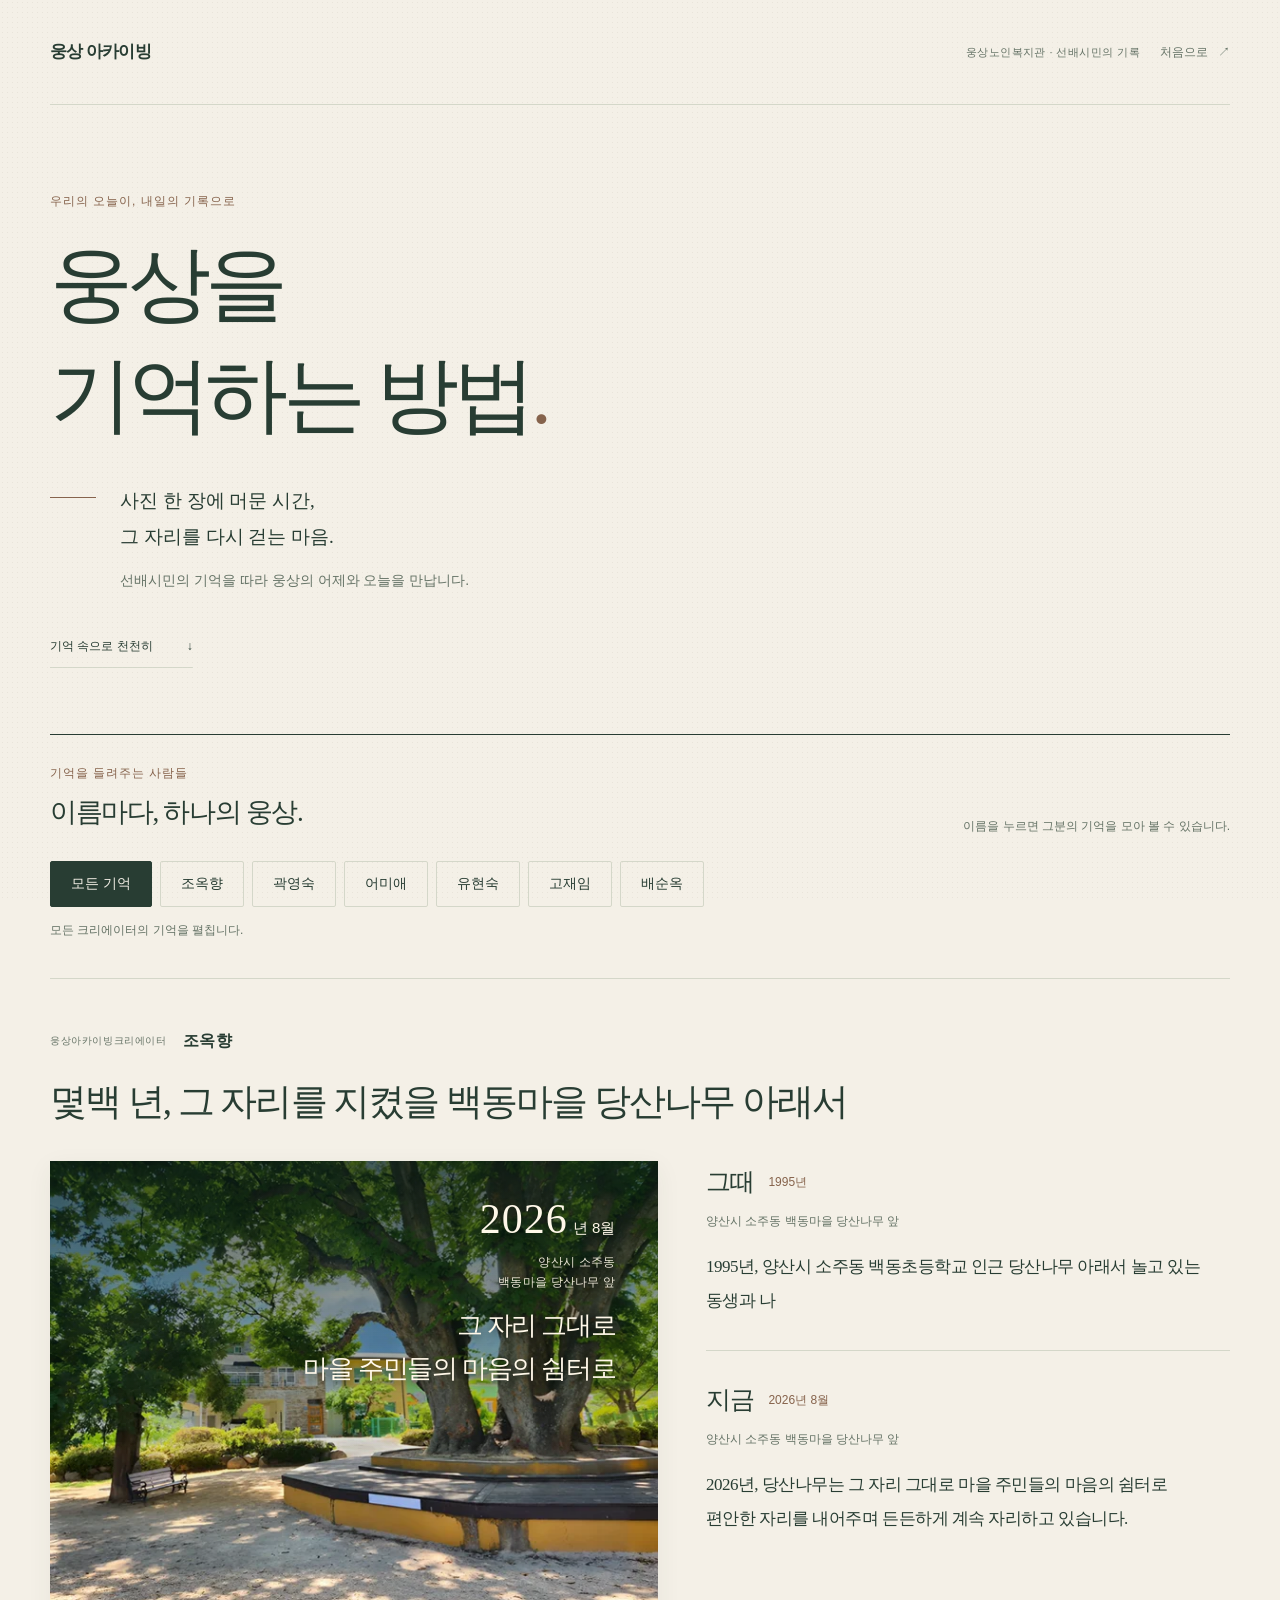
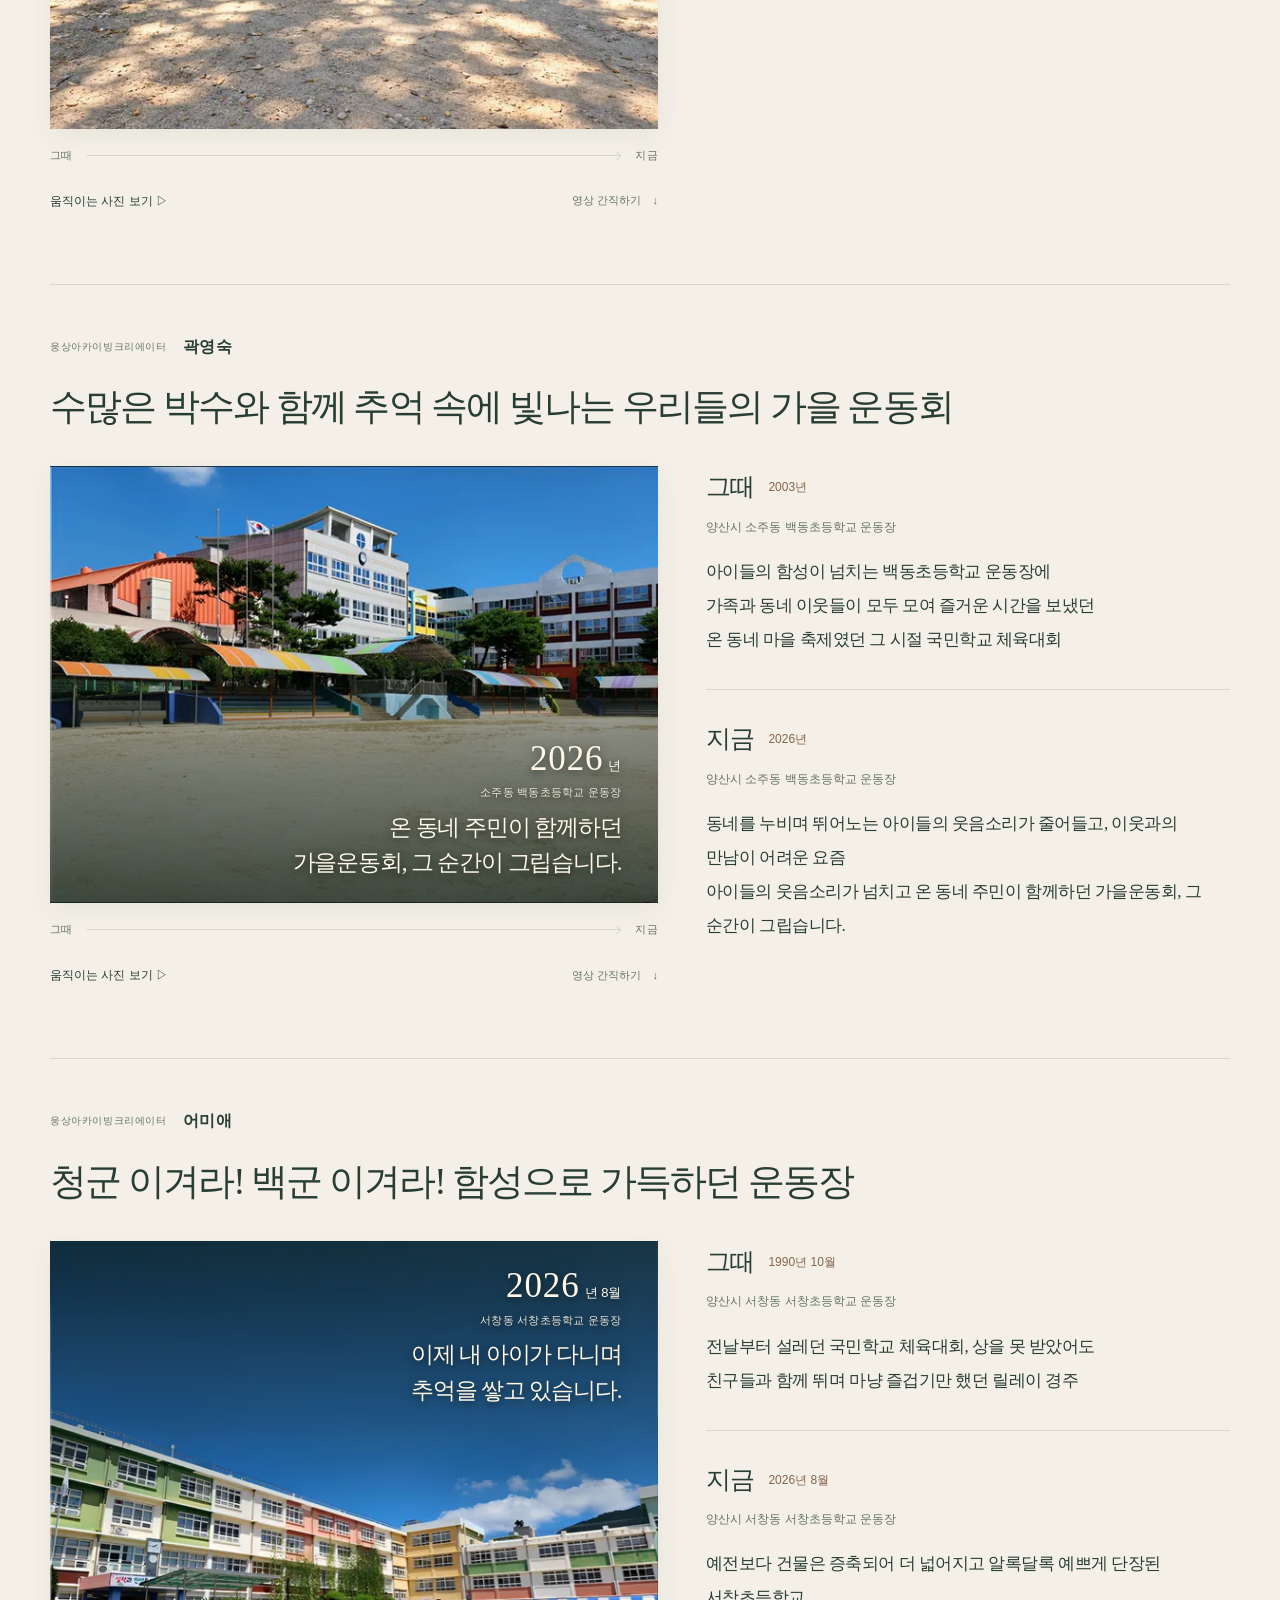
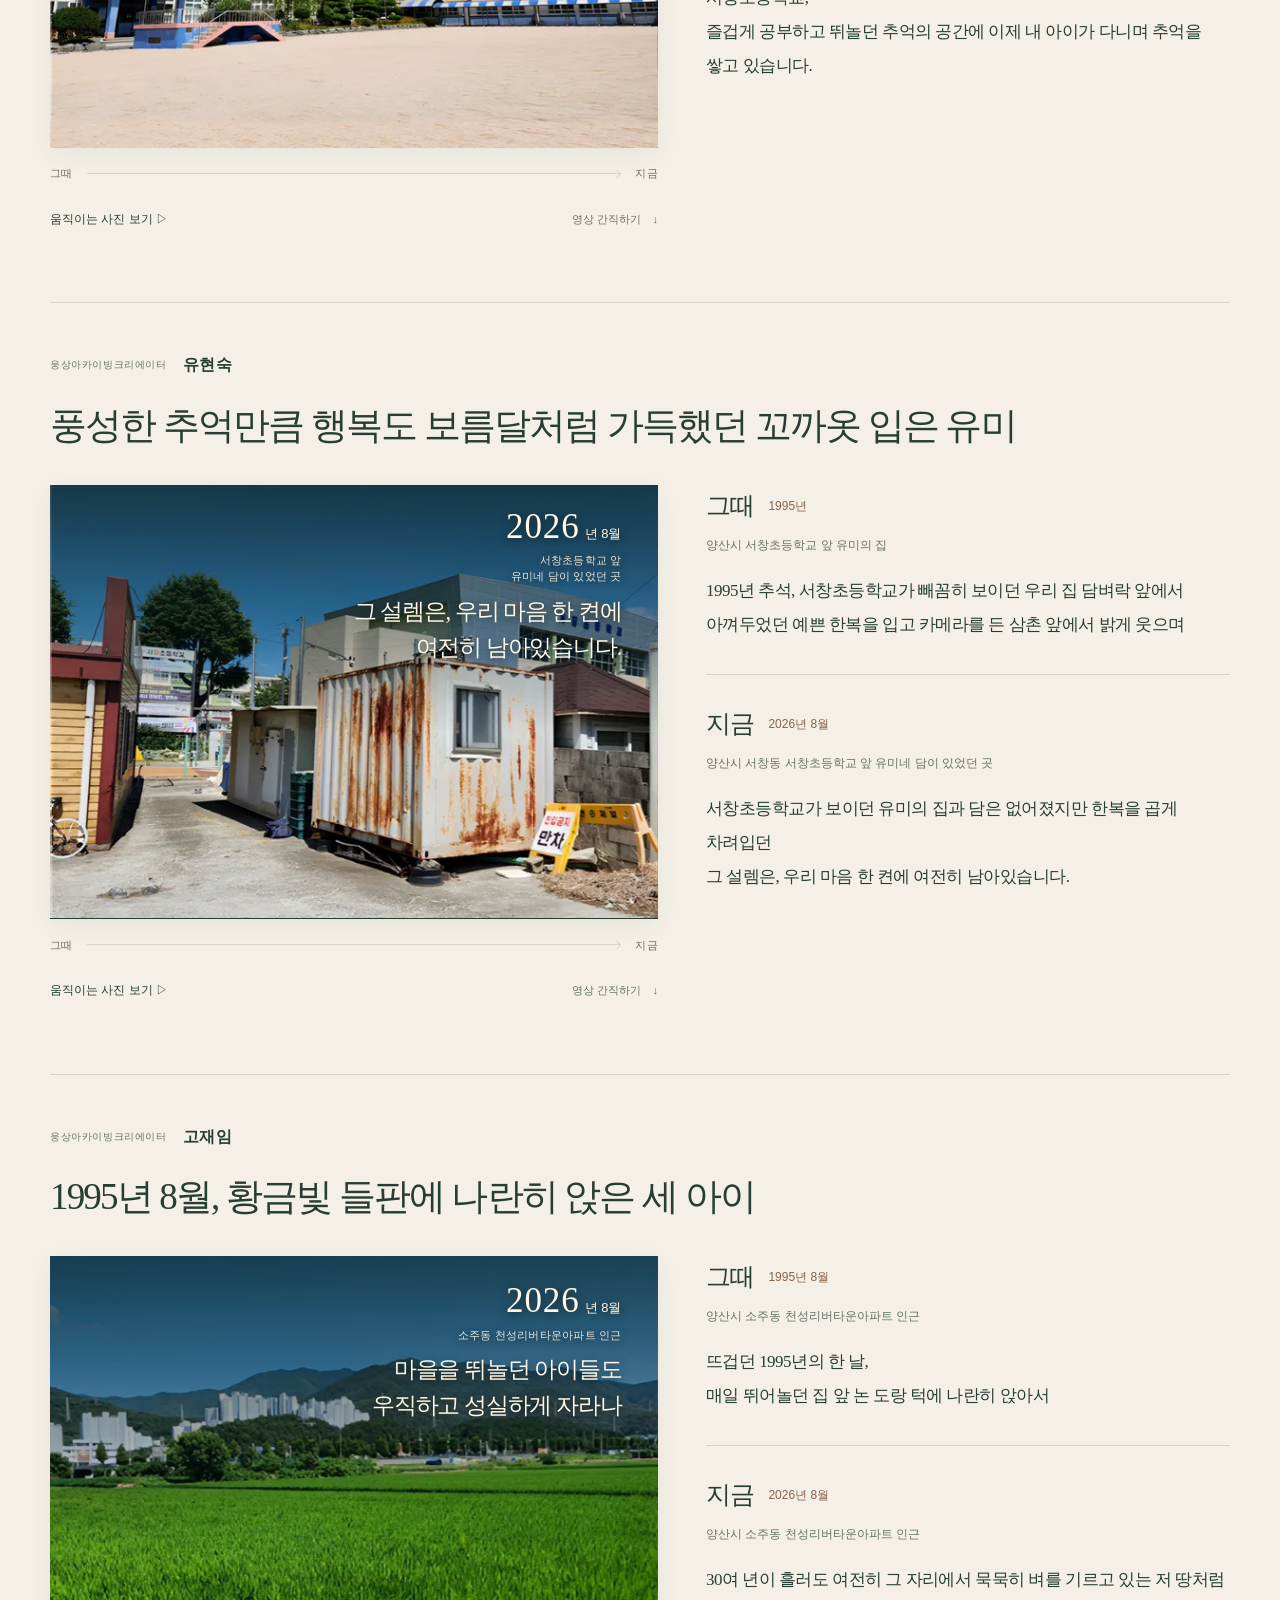
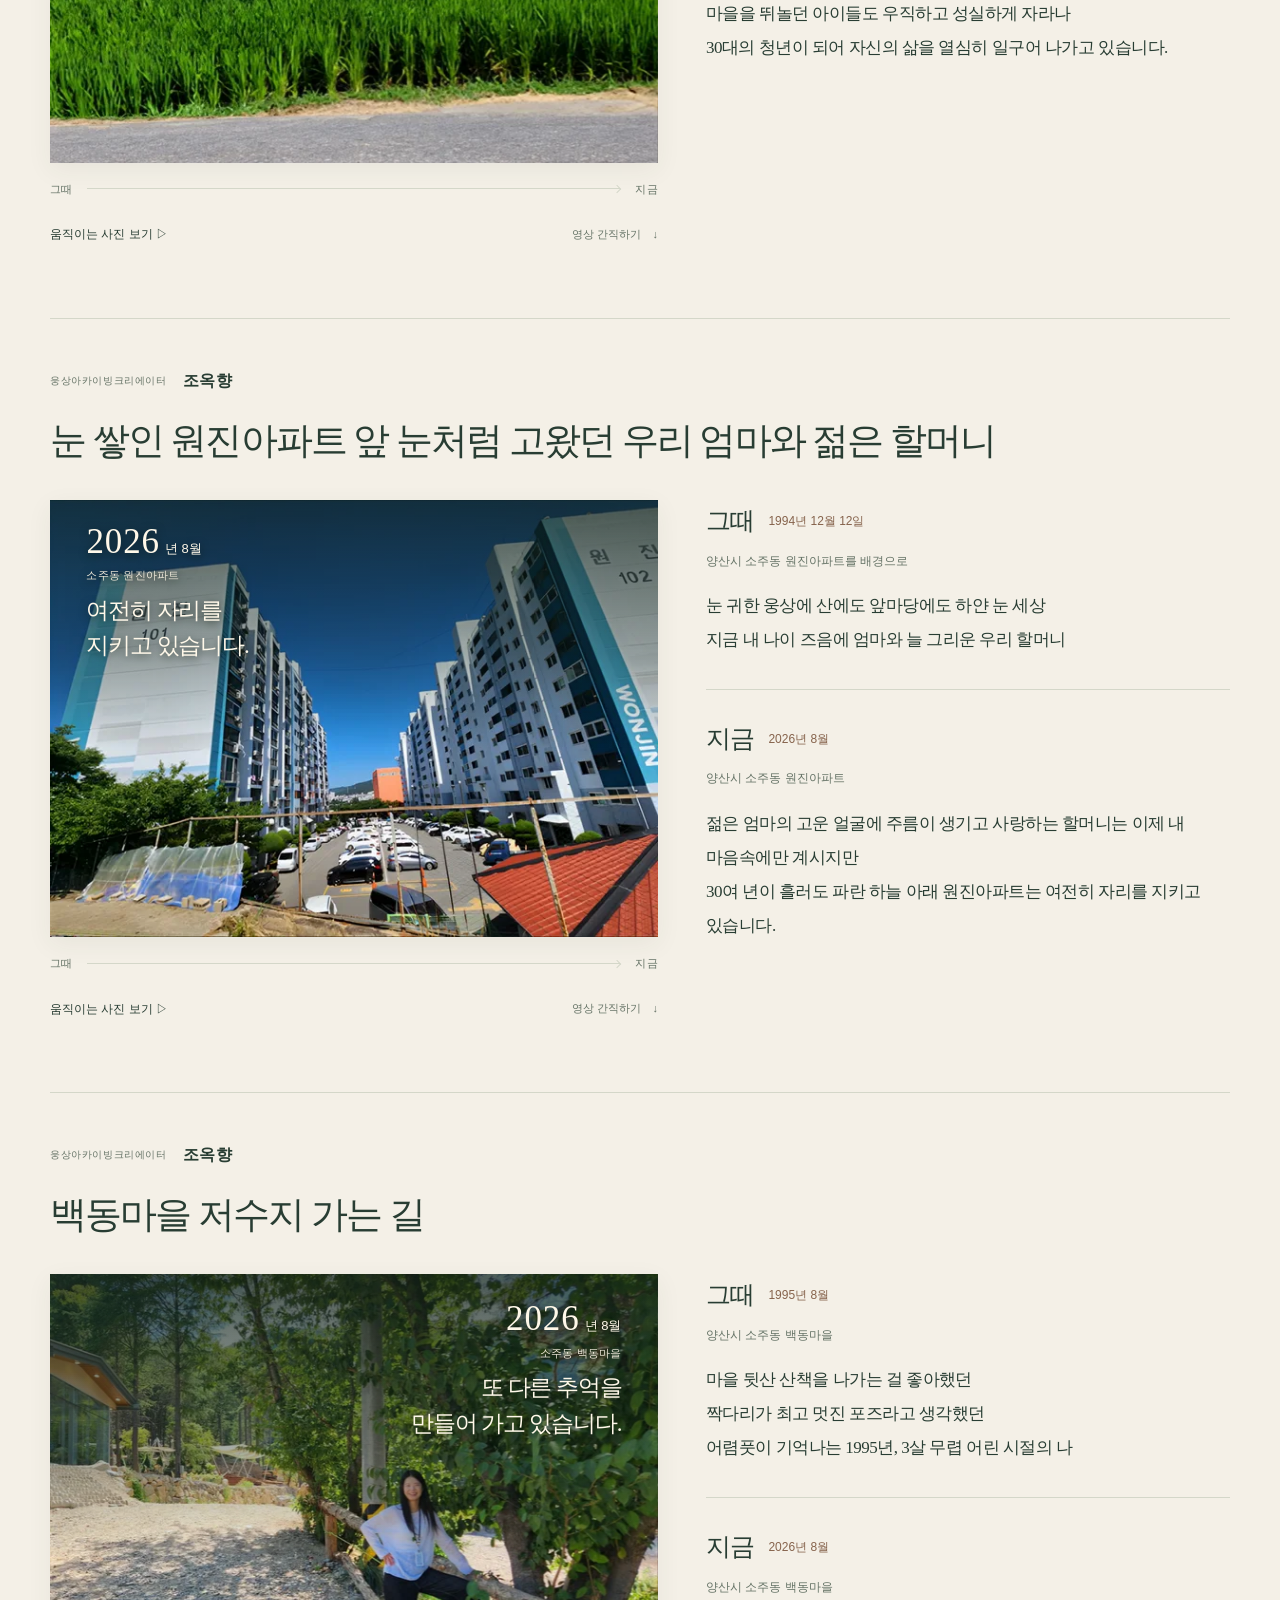
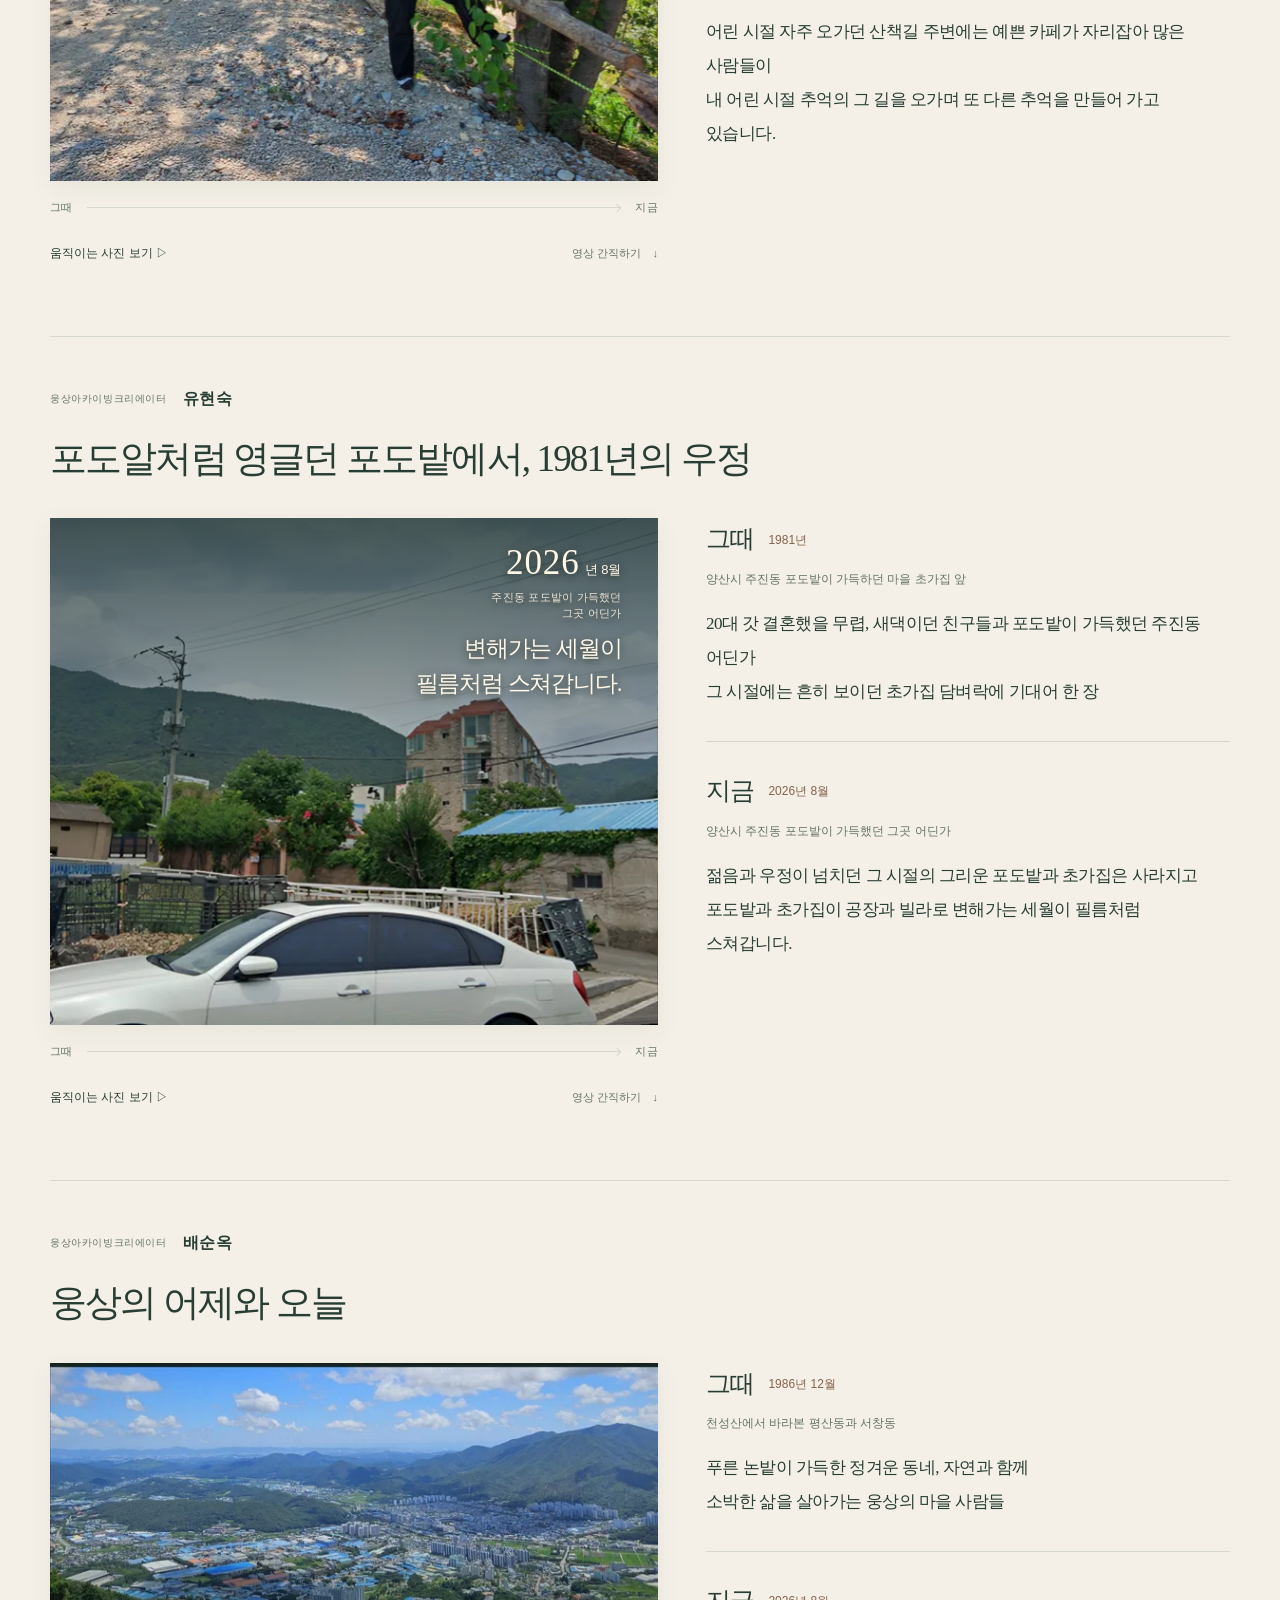
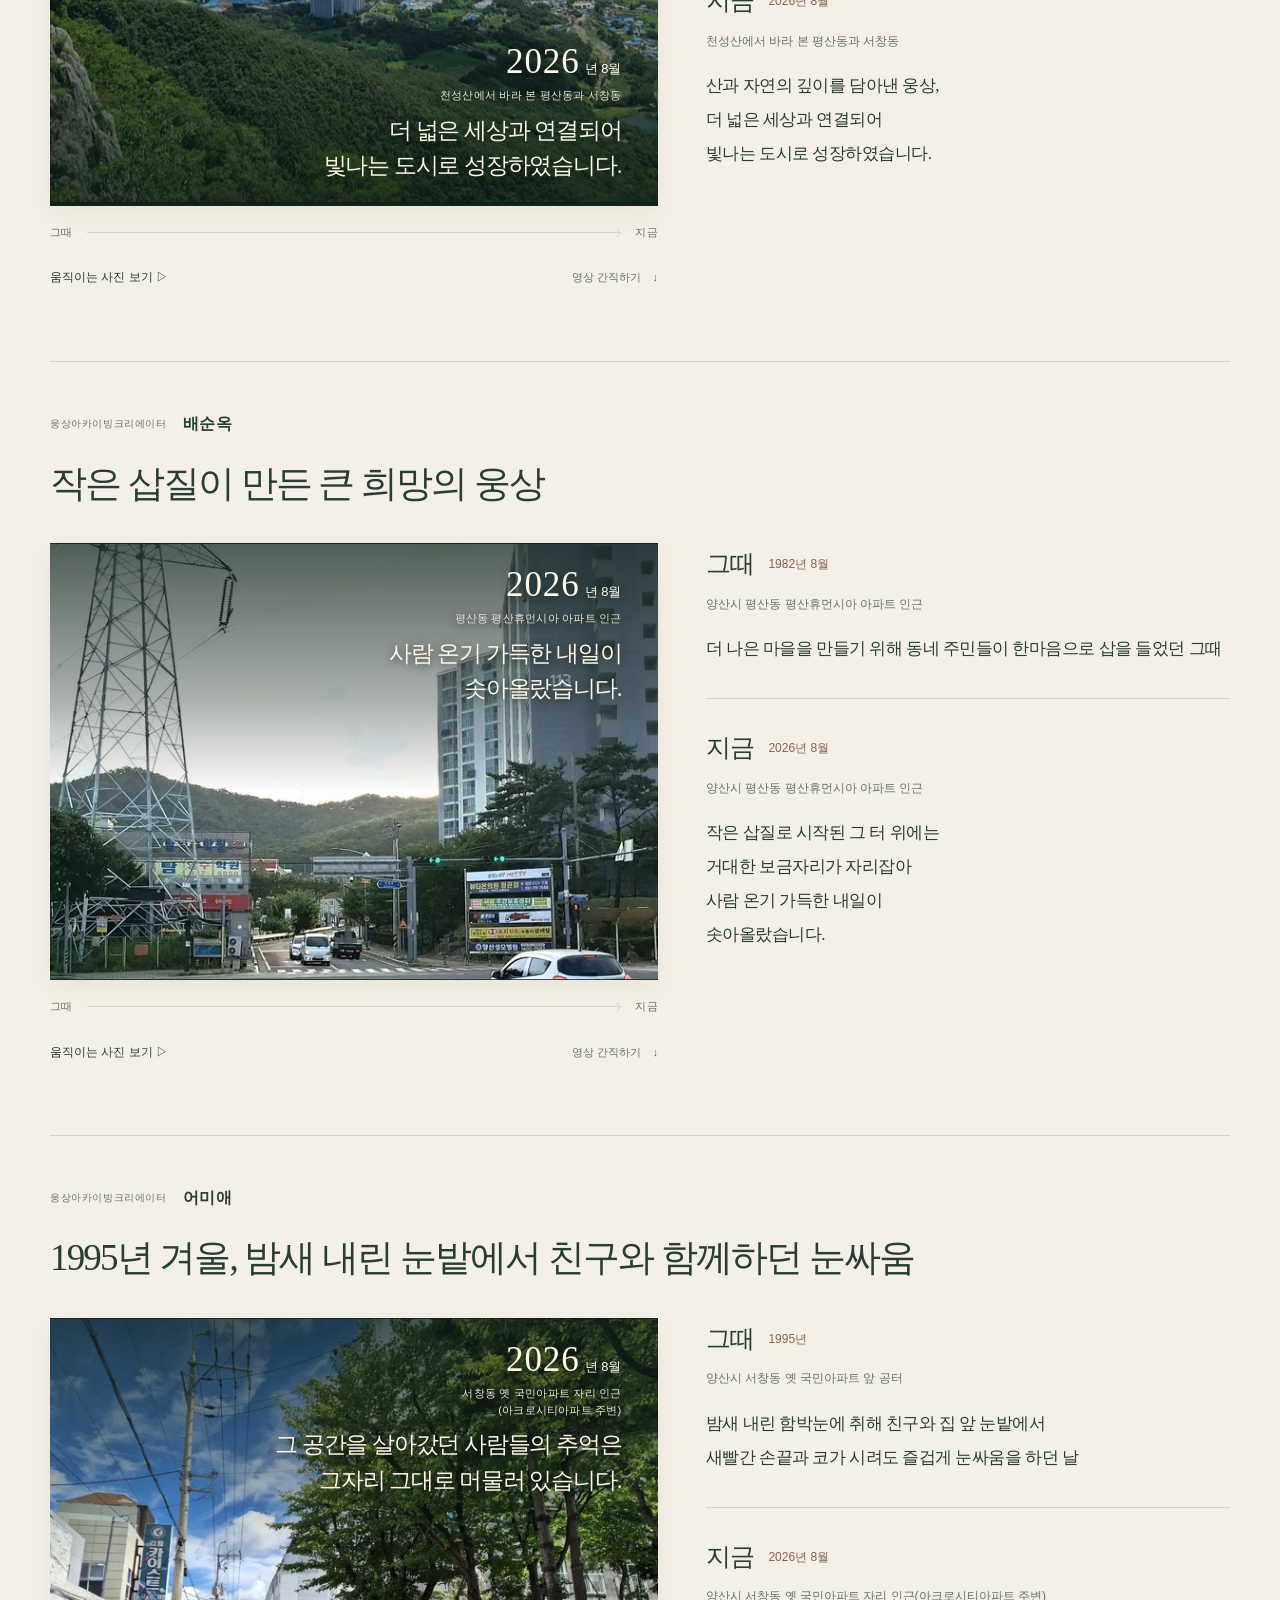
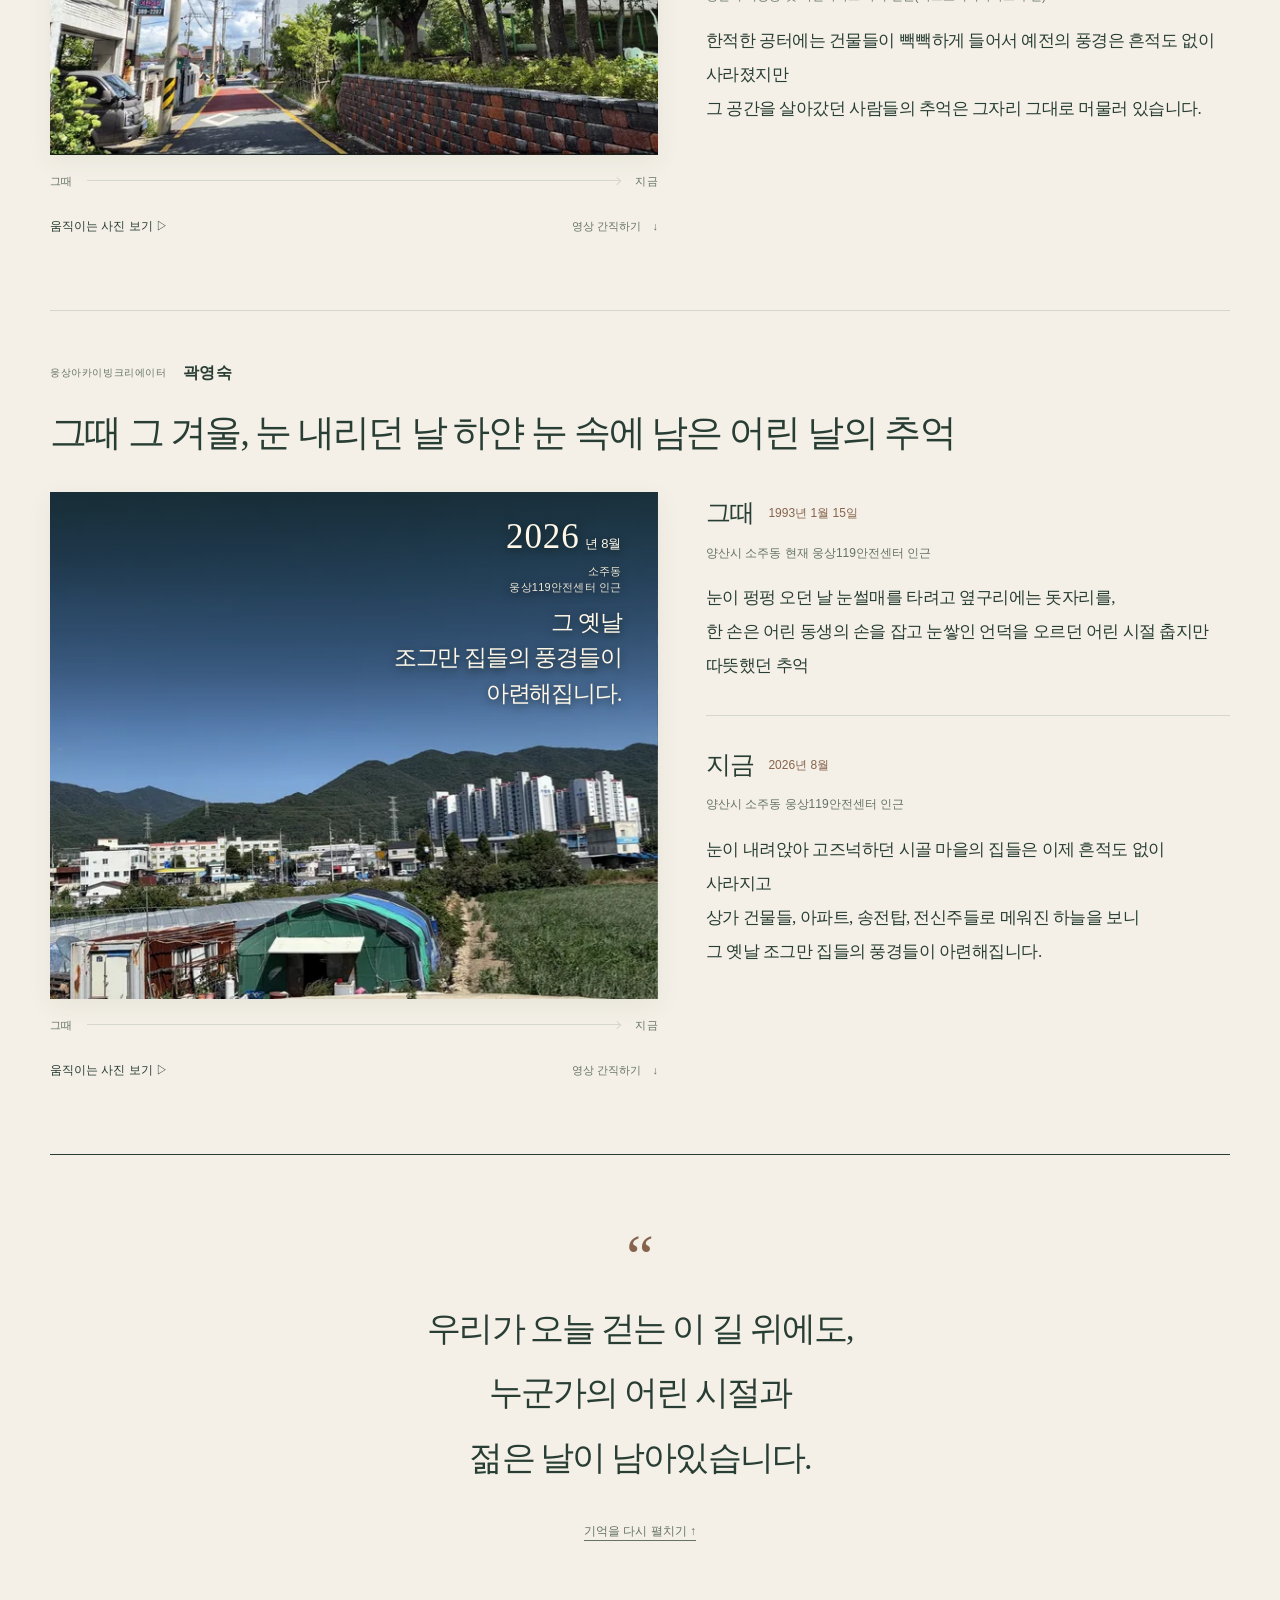
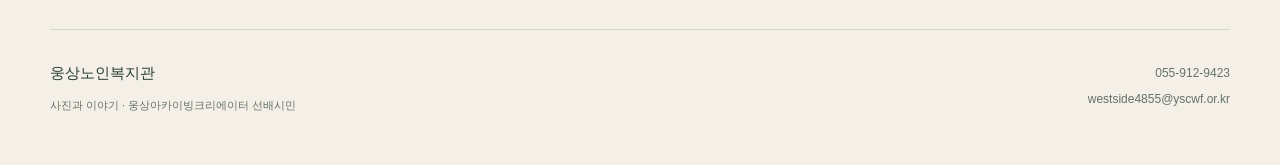
==== site/archive/index.html @ ceef228e "Connect exhibition link to the creator photo archive" ====
<!doctype html>
<html lang="ko">
<head>
  <meta charset="utf-8">
  <meta name="viewport" content="width=device-width,initial-scale=1,viewport-fit=cover">
  <meta name="theme-color" content="#f4f0e7">
  <meta name="description" content="선배시민의 사진과 이야기로 만나는 웅상의 어제와 오늘. 한 사람의 기억이 우리 동네의 기록이 됩니다.">
  <title>웅상을 기억하는 방법 · 선배시민의 사진과 이야기</title>
  <link rel="stylesheet" href="archive.css?v=linked-1">
  <link rel="stylesheet" href="motion-sample.css?v=motion-all-1">
  <script src="archive.js?v=motion-all-1" defer></script>
  <script src="motion-sample.js?v=motion-all-1" defer></script>
</head>
<body>
  <a class="skip-link" href="#collection">기록으로 바로 가기</a>
  <header class="masthead"><a href="../" class="identity" aria-label="웅상 아카이빙 처음 화면">웅상 아카이빙</a><span>웅상노인복지관 · 선배시민의 기록</span><a class="home-link" href="../">처음으로 <span aria-hidden="true">↗</span></a></header>
  <main id="top">
    <section class="prologue" aria-labelledby="exhibition-title">
      <p class="eyebrow">우리의 오늘이, 내일의 기록으로</p>
      <h1 id="exhibition-title">웅상을<br>기억하는 방법<span class="period">.</span></h1>
      <div class="introduction"><span class="rule" aria-hidden="true"></span><p>사진 한 장에 머문 시간,<br>그 자리를 다시 걷는 마음.<br><span>선배시민의 기억을 따라<br class="mobile-break"> 웅상의 어제와 오늘을 만납니다.</span></p></div>
      <a class="enter" href="#collection">기억 속으로 천천히 <span aria-hidden="true">↓</span></a>
    </section>
    <section id="collection" class="collection" aria-label="크리에이터의 사진과 이야기">
      <div class="collection-heading"><div><p class="eyebrow">기억을 들려주는 사람들</p><h2>이름마다, 하나의 웅상.</h2></div><p>이름을 누르면 그분의 기억을 모아 볼 수 있습니다.</p></div>
      <nav class="creator-nav" aria-label="크리에이터별 작품"><button type="button" class="selected" data-creator="all" aria-pressed="true">모든 기억</button><button type="button" data-creator="조옥향" aria-pressed="false">조옥향</button><button type="button" data-creator="곽영숙" aria-pressed="false">곽영숙</button><button type="button" data-creator="어미애" aria-pressed="false">어미애</button><button type="button" data-creator="유현숙" aria-pressed="false">유현숙</button><button type="button" data-creator="고재임" aria-pressed="false">고재임</button><button type="button" data-creator="배순옥" aria-pressed="false">배순옥</button></nav>
      <p id="selection-status" class="selection-status" role="status">모든 크리에이터의 기억을 펼칩니다.</p>
      <div class="works"><article class="archive-work" id="page01" data-creator="조옥향" aria-labelledby="title01">
          <header class="work-heading"><p class="creator"><span>웅상아카이빙크리에이터</span><strong>조옥향</strong></p>
            <h2 id="title01">몇백 년, 그 자리를 지켰을 백동마을 당산나무 아래서</h2></header>
          <div class="work-body"><figure class="motion-figure">
      <div class="motion-photo top-right" style="--photo-aspect:1070/1000" role="img" aria-label="조옥향의 기억. 1995년의 사진과 2026년 8월의 사진, 그리고 이야기가 천천히 교차합니다.">
        <img class="motion-past" src="motion01-start-640.webp" srcset="motion01-start-640.webp 640w, motion01-start.webp 1070w" sizes="(max-width:680px) calc(100vw - 40px), (max-width:1200px) 50vw, 608px" width="1070" height="1000" alt="" loading="lazy" decoding="async">
        <img class="motion-present" data-src="motion01-end-640.webp" data-srcset="motion01-end-640.webp 640w, motion01-end.webp 1070w" sizes="(max-width:680px) calc(100vw - 40px), (max-width:1200px) 50vw, 608px" width="1070" height="1000" alt="" decoding="async">
        <div class="motion-shade" aria-hidden="true"></div><div class="motion-caption caption-past" aria-hidden="true"><p class="motion-year">1995<span>년</span></p><p class="motion-place">양산시 소주동<br>백동마을 당산나무 앞</p><p class="motion-quote">당산나무 아래서<br>놀고 있는 동생과 나</p></div><div class="motion-caption caption-present" aria-hidden="true"><p class="motion-year">2026<span>년 8월</span></p><p class="motion-place">양산시 소주동<br>백동마을 당산나무 앞</p><p class="motion-quote">그 자리 그대로<br>마을 주민들의 마음의 쉼터로</p></div>
      </div>
      <figcaption><span>그때</span><span class="time-thread" aria-hidden="true"></span><span>지금</span></figcaption>
      <div class="film-actions"><button type="button" class="motion-toggle" disabled>사진 불러오는 중</button><a href="archive_page01_5s.mp4" download>영상 간직하기 <span aria-hidden="true">↓</span></a></div>
      <noscript><p class="place">사진 속 이야기는 ‘그때’와 ‘지금’에서 읽을 수 있습니다.</p></noscript>
    </figure><div class="memories"><section class="moment before" aria-label="그때의 사진 이야기">
              <div class="moment-heading"><span>그때</span><time>1995년</time></div>
              <p class="place">양산시 소주동 백동마을 당산나무 앞</p>
              <p class="story">1995년, 양산시 소주동 백동초등학교 인근 당산나무 아래서 놀고 있는 동생과 나</p>
            </section><section class="moment after" aria-label="지금의 사진 이야기">
              <div class="moment-heading"><span>지금</span><time>2026년 8월</time></div>
              <p class="place">양산시 소주동 백동마을 당산나무 앞</p>
              <p class="story">2026년, 당산나무는 그 자리 그대로 마을 주민들의 마음의 쉼터로
편안한 자리를 내어주며 든든하게 계속 자리하고 있습니다.</p>
            </section></div></div>
        </article>
<article class="archive-work" id="page02" data-creator="곽영숙" aria-labelledby="title02">
          <header class="work-heading"><p class="creator"><span>웅상아카이빙크리에이터</span><strong>곽영숙</strong></p>
            <h2 id="title02">수많은 박수와 함께 추억 속에 빛나는 우리들의 가을 운동회</h2></header>
          <div class="work-body"><figure class="motion-figure">
      <div class="motion-photo bottom-right compact" style="--photo-aspect:1152/828" role="img" aria-label="곽영숙의 기억. 2003년의 사진과 2026년의 사진, 그리고 이야기가 천천히 교차합니다.">
        <img class="motion-past" src="motion02-start-640.webp" srcset="motion02-start-640.webp 640w, motion02-start.webp 1152w" sizes="(max-width:680px) calc(100vw - 40px), (max-width:1200px) 50vw, 608px" width="1152" height="828" alt="" loading="lazy" decoding="async">
        <img class="motion-present" data-src="motion02-end-640.webp" data-srcset="motion02-end-640.webp 640w, motion02-end.webp 1152w" sizes="(max-width:680px) calc(100vw - 40px), (max-width:1200px) 50vw, 608px" width="1152" height="828" alt="" decoding="async">
        <div class="motion-shade" aria-hidden="true"></div><div class="motion-caption caption-past" aria-hidden="true"><p class="motion-year">2003<span>년</span></p><p class="motion-place">소주동 백동초등학교 운동장</p><p class="motion-quote">가족과 동네 이웃들이<br>모두 모여 즐거운 시간을 보냈던</p></div><div class="motion-caption caption-present" aria-hidden="true"><p class="motion-year">2026<span>년</span></p><p class="motion-place">소주동 백동초등학교 운동장</p><p class="motion-quote">온 동네 주민이 함께하던<br>가을운동회, 그 순간이 그립습니다.</p></div>
      </div>
      <figcaption><span>그때</span><span class="time-thread" aria-hidden="true"></span><span>지금</span></figcaption>
      <div class="film-actions"><button type="button" class="motion-toggle" disabled>사진 불러오는 중</button><a href="archive_page02_5s.mp4" download>영상 간직하기 <span aria-hidden="true">↓</span></a></div>
      <noscript><p class="place">사진 속 이야기는 ‘그때’와 ‘지금’에서 읽을 수 있습니다.</p></noscript>
    </figure><div class="memories"><section class="moment before" aria-label="그때의 사진 이야기">
              <div class="moment-heading"><span>그때</span><time>2003년</time></div>
              <p class="place">양산시 소주동 백동초등학교 운동장</p>
              <p class="story">아이들의 함성이 넘치는 백동초등학교 운동장에
가족과 동네 이웃들이 모두 모여 즐거운 시간을 보냈던
온 동네 마을 축제였던 그 시절 국민학교 체육대회</p>
            </section><section class="moment after" aria-label="지금의 사진 이야기">
              <div class="moment-heading"><span>지금</span><time>2026년</time></div>
              <p class="place">양산시 소주동 백동초등학교 운동장</p>
              <p class="story">동네를 누비며 뛰어노는 아이들의 웃음소리가 줄어들고, 이웃과의 만남이 어려운 요즘
아이들의 웃음소리가 넘치고 온 동네 주민이 함께하던 가을운동회, 그 순간이 그립습니다.</p>
            </section></div></div>
        </article>
<article class="archive-work" id="page03" data-creator="어미애" aria-labelledby="title03">
          <header class="work-heading"><p class="creator"><span>웅상아카이빙크리에이터</span><strong>어미애</strong></p>
            <h2 id="title03">청군 이겨라! 백군 이겨라! 함성으로 가득하던 운동장</h2></header>
          <div class="work-body"><figure class="motion-figure">
      <div class="motion-photo top-right compact" style="--photo-aspect:1152/960" role="img" aria-label="어미애의 기억. 1990년 10월의 사진과 2026년 8월의 사진, 그리고 이야기가 천천히 교차합니다.">
        <img class="motion-past" src="motion03-start-640.webp" srcset="motion03-start-640.webp 640w, motion03-start.webp 1152w" sizes="(max-width:680px) calc(100vw - 40px), (max-width:1200px) 50vw, 608px" width="1152" height="960" alt="" loading="lazy" decoding="async">
        <img class="motion-present" data-src="motion03-end-640.webp" data-srcset="motion03-end-640.webp 640w, motion03-end.webp 1152w" sizes="(max-width:680px) calc(100vw - 40px), (max-width:1200px) 50vw, 608px" width="1152" height="960" alt="" decoding="async">
        <div class="motion-shade" aria-hidden="true"></div><div class="motion-caption caption-past" aria-hidden="true"><p class="motion-year">1990<span>년 10월</span></p><p class="motion-place">서창동 서창초등학교 운동장</p><p class="motion-quote">친구들과 함께 뛰며<br>마냥 즐겁기만 했던 릴레이 경주</p></div><div class="motion-caption caption-present" aria-hidden="true"><p class="motion-year">2026<span>년 8월</span></p><p class="motion-place">서창동 서창초등학교 운동장</p><p class="motion-quote">이제 내 아이가 다니며<br>추억을 쌓고 있습니다.</p></div>
      </div>
      <figcaption><span>그때</span><span class="time-thread" aria-hidden="true"></span><span>지금</span></figcaption>
      <div class="film-actions"><button type="button" class="motion-toggle" disabled>사진 불러오는 중</button><a href="archive_page03_5s.mp4" download>영상 간직하기 <span aria-hidden="true">↓</span></a></div>
      <noscript><p class="place">사진 속 이야기는 ‘그때’와 ‘지금’에서 읽을 수 있습니다.</p></noscript>
    </figure><div class="memories"><section class="moment before" aria-label="그때의 사진 이야기">
              <div class="moment-heading"><span>그때</span><time>1990년 10월</time></div>
              <p class="place">양산시 서창동 서창초등학교 운동장</p>
              <p class="story">전날부터 설레던 국민학교 체육대회, 상을 못 받았어도
친구들과 함께 뛰며 마냥 즐겁기만 했던 릴레이 경주</p>
            </section><section class="moment after" aria-label="지금의 사진 이야기">
              <div class="moment-heading"><span>지금</span><time>2026년 8월</time></div>
              <p class="place">양산시 서창동 서창초등학교 운동장</p>
              <p class="story">예전보다 건물은 증축되어 더 넓어지고 알록달록 예쁘게 단장된 서창초등학교,
즐겁게 공부하고 뛰놀던 추억의 공간에 이제 내 아이가 다니며 추억을 쌓고 있습니다.</p>
            </section></div></div>
        </article>
<article class="archive-work" id="page04" data-creator="유현숙" aria-labelledby="title04">
          <header class="work-heading"><p class="creator"><span>웅상아카이빙크리에이터</span><strong>유현숙</strong></p>
            <h2 id="title04">풍성한 추억만큼 행복도 보름달처럼 가득했던 꼬까옷 입은 유미</h2></header>
          <div class="work-body"><figure class="motion-figure">
      <div class="motion-photo top-right compact" style="--photo-aspect:1152/822" role="img" aria-label="유현숙의 기억. 1995년의 사진과 2026년 8월의 사진, 그리고 이야기가 천천히 교차합니다.">
        <img class="motion-past" src="motion04-start-640.webp" srcset="motion04-start-640.webp 640w, motion04-start.webp 1152w" sizes="(max-width:680px) calc(100vw - 40px), (max-width:1200px) 50vw, 608px" width="1152" height="822" alt="" loading="lazy" decoding="async">
        <img class="motion-present" data-src="motion04-end-640.webp" data-srcset="motion04-end-640.webp 640w, motion04-end.webp 1152w" sizes="(max-width:680px) calc(100vw - 40px), (max-width:1200px) 50vw, 608px" width="1152" height="822" alt="" decoding="async">
        <div class="motion-shade" aria-hidden="true"></div><div class="motion-caption caption-past" aria-hidden="true"><p class="motion-year">1995<span>년</span></p><p class="motion-place">서창초등학교 앞 유미의 집</p><p class="motion-quote">카메라를 든 삼촌 앞에서<br>밝게 웃으며</p></div><div class="motion-caption caption-present" aria-hidden="true"><p class="motion-year">2026<span>년 8월</span></p><p class="motion-place">서창초등학교 앞<br>유미네 담이 있었던 곳</p><p class="motion-quote">그 설렘은, 우리 마음 한 켠에<br>여전히 남아있습니다.</p></div>
      </div>
      <figcaption><span>그때</span><span class="time-thread" aria-hidden="true"></span><span>지금</span></figcaption>
      <div class="film-actions"><button type="button" class="motion-toggle" disabled>사진 불러오는 중</button><a href="archive_page04_5s.mp4" download>영상 간직하기 <span aria-hidden="true">↓</span></a></div>
      <noscript><p class="place">사진 속 이야기는 ‘그때’와 ‘지금’에서 읽을 수 있습니다.</p></noscript>
    </figure><div class="memories"><section class="moment before" aria-label="그때의 사진 이야기">
              <div class="moment-heading"><span>그때</span><time>1995년</time></div>
              <p class="place">양산시 서창초등학교 앞 유미의 집</p>
              <p class="story">1995년 추석, 서창초등학교가 빼꼼히 보이던 우리 집 담벼락 앞에서
아껴두었던 예쁜 한복을 입고 카메라를 든 삼촌 앞에서 밝게 웃으며</p>
            </section><section class="moment after" aria-label="지금의 사진 이야기">
              <div class="moment-heading"><span>지금</span><time>2026년 8월</time></div>
              <p class="place">양산시 서창동 서창초등학교 앞 유미네 담이 있었던 곳</p>
              <p class="story">서창초등학교가 보이던 유미의 집과 담은 없어졌지만 한복을 곱게 차려입던
그 설렘은, 우리 마음 한 켠에 여전히 남아있습니다.</p>
            </section></div></div>
        </article>
<article class="archive-work" id="page05" data-creator="고재임" aria-labelledby="title05">
          <header class="work-heading"><p class="creator"><span>웅상아카이빙크리에이터</span><strong>고재임</strong></p>
            <h2 id="title05">1995년 8월, 황금빛 들판에 나란히 앉은 세 아이</h2></header>
          <div class="work-body"><figure class="motion-figure">
      <div class="motion-photo top-right compact" style="--photo-aspect:1152/960" role="img" aria-label="고재임의 기억. 1995년 8월의 사진과 2026년 8월의 사진, 그리고 이야기가 천천히 교차합니다.">
        <img class="motion-past" src="motion05-start-640.webp" srcset="motion05-start-640.webp 640w, motion05-start.webp 1152w" sizes="(max-width:680px) calc(100vw - 40px), (max-width:1200px) 50vw, 608px" width="1152" height="960" alt="" loading="lazy" decoding="async">
        <img class="motion-present" data-src="motion05-end-640.webp" data-srcset="motion05-end-640.webp 640w, motion05-end.webp 1152w" sizes="(max-width:680px) calc(100vw - 40px), (max-width:1200px) 50vw, 608px" width="1152" height="960" alt="" decoding="async">
        <div class="motion-shade" aria-hidden="true"></div><div class="motion-caption caption-past" aria-hidden="true"><p class="motion-year">1995<span>년 8월</span></p><p class="motion-place">소주동 천성리버타운아파트 인근</p><p class="motion-quote">뜨겁던 1995년의 한 날,<br>논 도랑 턱에 나란히 앉아서</p></div><div class="motion-caption caption-present" aria-hidden="true"><p class="motion-year">2026<span>년 8월</span></p><p class="motion-place">소주동 천성리버타운아파트 인근</p><p class="motion-quote">마을을 뛰놀던 아이들도<br>우직하고 성실하게 자라나</p></div>
      </div>
      <figcaption><span>그때</span><span class="time-thread" aria-hidden="true"></span><span>지금</span></figcaption>
      <div class="film-actions"><button type="button" class="motion-toggle" disabled>사진 불러오는 중</button><a href="archive_page05_5s.mp4" download>영상 간직하기 <span aria-hidden="true">↓</span></a></div>
      <noscript><p class="place">사진 속 이야기는 ‘그때’와 ‘지금’에서 읽을 수 있습니다.</p></noscript>
    </figure><div class="memories"><section class="moment before" aria-label="그때의 사진 이야기">
              <div class="moment-heading"><span>그때</span><time>1995년 8월</time></div>
              <p class="place">양산시 소주동 천성리버타운아파트 인근</p>
              <p class="story">뜨겁던 1995년의 한 날,
매일 뛰어놀던 집 앞 논 도랑 턱에 나란히 앉아서</p>
            </section><section class="moment after" aria-label="지금의 사진 이야기">
              <div class="moment-heading"><span>지금</span><time>2026년 8월</time></div>
              <p class="place">양산시 소주동 천성리버타운아파트 인근</p>
              <p class="story">30여 년이 흘러도 여전히 그 자리에서 묵묵히 벼를 기르고 있는 저 땅처럼
마을을 뛰놀던 아이들도 우직하고 성실하게 자라나
30대의 청년이 되어 자신의 삶을 열심히 일구어 나가고 있습니다.</p>
            </section></div></div>
        </article>
<article class="archive-work" id="page06" data-creator="조옥향" aria-labelledby="title06">
          <header class="work-heading"><p class="creator"><span>웅상아카이빙크리에이터</span><strong>조옥향</strong></p>
            <h2 id="title06">눈 쌓인 원진아파트 앞 눈처럼 고왔던 우리 엄마와 젊은 할머니</h2></header>
          <div class="work-body"><figure class="motion-figure">
      <div class="motion-photo top-left compact narrow" style="--photo-aspect:1152/828" role="img" aria-label="조옥향의 기억. 1994년 12월 12일의 사진과 2026년 8월의 사진, 그리고 이야기가 천천히 교차합니다.">
        <img class="motion-past" src="motion06-start-640.webp" srcset="motion06-start-640.webp 640w, motion06-start.webp 1152w" sizes="(max-width:680px) calc(100vw - 40px), (max-width:1200px) 50vw, 608px" width="1152" height="828" alt="" loading="lazy" decoding="async">
        <img class="motion-present" data-src="motion06-end-640.webp" data-srcset="motion06-end-640.webp 640w, motion06-end.webp 1152w" sizes="(max-width:680px) calc(100vw - 40px), (max-width:1200px) 50vw, 608px" width="1152" height="828" alt="" decoding="async">
        <div class="motion-shade" aria-hidden="true"></div><div class="motion-caption caption-past" aria-hidden="true"><p class="motion-year">1994<span>년 12월 12일</span></p><p class="motion-place">소주동 원진아파트를 배경으로</p><p class="motion-quote">늘 그리운<br>우리 할머니</p></div><div class="motion-caption caption-present" aria-hidden="true"><p class="motion-year">2026<span>년 8월</span></p><p class="motion-place">소주동 원진아파트</p><p class="motion-quote">여전히 자리를<br>지키고 있습니다.</p></div>
      </div>
      <figcaption><span>그때</span><span class="time-thread" aria-hidden="true"></span><span>지금</span></figcaption>
      <div class="film-actions"><button type="button" class="motion-toggle" disabled>사진 불러오는 중</button><a href="archive_page06_5s.mp4" download>영상 간직하기 <span aria-hidden="true">↓</span></a></div>
      <noscript><p class="place">사진 속 이야기는 ‘그때’와 ‘지금’에서 읽을 수 있습니다.</p></noscript>
    </figure><div class="memories"><section class="moment before" aria-label="그때의 사진 이야기">
              <div class="moment-heading"><span>그때</span><time>1994년 12월 12일</time></div>
              <p class="place">양산시 소주동 원진아파트를 배경으로</p>
              <p class="story">눈 귀한 웅상에 산에도 앞마당에도 하얀 눈 세상
지금 내 나이 즈음에 엄마와 늘 그리운 우리 할머니</p>
            </section><section class="moment after" aria-label="지금의 사진 이야기">
              <div class="moment-heading"><span>지금</span><time>2026년 8월</time></div>
              <p class="place">양산시 소주동 원진아파트</p>
              <p class="story">젊은 엄마의 고운 얼굴에 주름이 생기고 사랑하는 할머니는 이제 내 마음속에만 계시지만
30여 년이 흘러도 파란 하늘 아래 원진아파트는 여전히 자리를 지키고 있습니다.</p>
            </section></div></div>
        </article>
<article class="archive-work" id="page07" data-creator="조옥향" aria-labelledby="title07">
          <header class="work-heading"><p class="creator"><span>웅상아카이빙크리에이터</span><strong>조옥향</strong></p>
            <h2 id="title07">백동마을 저수지 가는 길</h2></header>
          <div class="work-body"><figure class="motion-figure">
      <div class="motion-photo top-right compact" style="--photo-aspect:1152/960" role="img" aria-label="조옥향의 기억. 1995년 8월의 사진과 2026년 8월의 사진, 그리고 이야기가 천천히 교차합니다.">
        <img class="motion-past" src="motion07-start-640.webp" srcset="motion07-start-640.webp 640w, motion07-start.webp 1152w" sizes="(max-width:680px) calc(100vw - 40px), (max-width:1200px) 50vw, 608px" width="1152" height="960" alt="" loading="lazy" decoding="async">
        <img class="motion-present" data-src="motion07-end-640.webp" data-srcset="motion07-end-640.webp 640w, motion07-end.webp 1152w" sizes="(max-width:680px) calc(100vw - 40px), (max-width:1200px) 50vw, 608px" width="1152" height="960" alt="" decoding="async">
        <div class="motion-shade" aria-hidden="true"></div><div class="motion-caption caption-past" aria-hidden="true"><p class="motion-year">1995<span>년 8월</span></p><p class="motion-place">소주동 백동마을</p><p class="motion-quote">짝다리가<br>최고 멋진 포즈라고 생각했던</p></div><div class="motion-caption caption-present" aria-hidden="true"><p class="motion-year">2026<span>년 8월</span></p><p class="motion-place">소주동 백동마을</p><p class="motion-quote">또 다른 추억을<br>만들어 가고 있습니다.</p></div>
      </div>
      <figcaption><span>그때</span><span class="time-thread" aria-hidden="true"></span><span>지금</span></figcaption>
      <div class="film-actions"><button type="button" class="motion-toggle" disabled>사진 불러오는 중</button><a href="archive_page07_5s.mp4" download>영상 간직하기 <span aria-hidden="true">↓</span></a></div>
      <noscript><p class="place">사진 속 이야기는 ‘그때’와 ‘지금’에서 읽을 수 있습니다.</p></noscript>
    </figure><div class="memories"><section class="moment before" aria-label="그때의 사진 이야기">
              <div class="moment-heading"><span>그때</span><time>1995년 8월</time></div>
              <p class="place">양산시 소주동 백동마을</p>
              <p class="story">마을 뒷산 산책을 나가는 걸 좋아했던
짝다리가 최고 멋진 포즈라고 생각했던
어렴풋이 기억나는 1995년, 3살 무렵 어린 시절의 나</p>
            </section><section class="moment after" aria-label="지금의 사진 이야기">
              <div class="moment-heading"><span>지금</span><time>2026년 8월</time></div>
              <p class="place">양산시 소주동 백동마을</p>
              <p class="story">어린 시절 자주 오가던 산책길 주변에는 예쁜 카페가 자리잡아 많은 사람들이
내 어린 시절 추억의 그 길을 오가며 또 다른 추억을 만들어 가고 있습니다.</p>
            </section></div></div>
        </article>
<article class="archive-work" id="page08" data-creator="유현숙" aria-labelledby="title08">
          <header class="work-heading"><p class="creator"><span>웅상아카이빙크리에이터</span><strong>유현숙</strong></p>
            <h2 id="title08">포도알처럼 영글던 포도밭에서, 1981년의 우정</h2></header>
          <div class="work-body"><figure class="motion-figure">
      <div class="motion-photo top-right compact" style="--photo-aspect:1152/960" role="img" aria-label="유현숙의 기억. 1981년의 사진과 2026년 8월의 사진, 그리고 이야기가 천천히 교차합니다.">
        <img class="motion-past" src="motion08-start-640.webp" srcset="motion08-start-640.webp 640w, motion08-start.webp 1152w" sizes="(max-width:680px) calc(100vw - 40px), (max-width:1200px) 50vw, 608px" width="1152" height="960" alt="" loading="lazy" decoding="async">
        <img class="motion-present" data-src="motion08-end-640.webp" data-srcset="motion08-end-640.webp 640w, motion08-end.webp 1152w" sizes="(max-width:680px) calc(100vw - 40px), (max-width:1200px) 50vw, 608px" width="1152" height="960" alt="" decoding="async">
        <div class="motion-shade" aria-hidden="true"></div><div class="motion-caption caption-past" aria-hidden="true"><p class="motion-year">1981<span>년</span></p><p class="motion-place">주진동 포도밭이 가득하던<br>마을 초가집 앞</p><p class="motion-quote">초가집 담벼락에<br>기대어 한 장</p></div><div class="motion-caption caption-present" aria-hidden="true"><p class="motion-year">2026<span>년 8월</span></p><p class="motion-place">주진동 포도밭이 가득했던<br>그곳 어딘가</p><p class="motion-quote">변해가는 세월이<br>필름처럼 스쳐갑니다.</p></div>
      </div>
      <figcaption><span>그때</span><span class="time-thread" aria-hidden="true"></span><span>지금</span></figcaption>
      <div class="film-actions"><button type="button" class="motion-toggle" disabled>사진 불러오는 중</button><a href="archive_page08_5s.mp4" download>영상 간직하기 <span aria-hidden="true">↓</span></a></div>
      <noscript><p class="place">사진 속 이야기는 ‘그때’와 ‘지금’에서 읽을 수 있습니다.</p></noscript>
    </figure><div class="memories"><section class="moment before" aria-label="그때의 사진 이야기">
              <div class="moment-heading"><span>그때</span><time>1981년</time></div>
              <p class="place">양산시 주진동 포도밭이 가득하던 마을 초가집 앞</p>
              <p class="story">20대 갓 결혼했을 무렵, 새댁이던 친구들과 포도밭이 가득했던 주진동 어딘가
그 시절에는 흔히 보이던 초가집 담벼락에 기대어 한 장</p>
            </section><section class="moment after" aria-label="지금의 사진 이야기">
              <div class="moment-heading"><span>지금</span><time>2026년 8월</time></div>
              <p class="place">양산시 주진동 포도밭이 가득했던 그곳 어딘가</p>
              <p class="story">젊음과 우정이 넘치던 그 시절의 그리운 포도밭과 초가집은 사라지고
포도밭과 초가집이 공장과 빌라로 변해가는 세월이 필름처럼 스쳐갑니다.</p>
            </section></div></div>
        </article>
<article class="archive-work" id="page09" data-creator="배순옥" aria-labelledby="title09">
          <header class="work-heading"><p class="creator"><span>웅상아카이빙크리에이터</span><strong>배순옥</strong></p>
            <h2 id="title09">웅상의 어제와 오늘</h2></header>
          <div class="work-body"><figure class="motion-figure">
      <div class="motion-photo bottom-right compact" style="--photo-aspect:1152/840" role="img" aria-label="배순옥의 기억. 1986년 12월의 사진과 2026년 8월의 사진, 그리고 이야기가 천천히 교차합니다.">
        <img class="motion-past" src="motion09-start-640.webp" srcset="motion09-start-640.webp 640w, motion09-start.webp 1152w" sizes="(max-width:680px) calc(100vw - 40px), (max-width:1200px) 50vw, 608px" width="1152" height="840" alt="" loading="lazy" decoding="async">
        <img class="motion-present" data-src="motion09-end-640.webp" data-srcset="motion09-end-640.webp 640w, motion09-end.webp 1152w" sizes="(max-width:680px) calc(100vw - 40px), (max-width:1200px) 50vw, 608px" width="1152" height="840" alt="" decoding="async">
        <div class="motion-shade" aria-hidden="true"></div><div class="motion-caption caption-past" aria-hidden="true"><p class="motion-year">1986<span>년 12월</span></p><p class="motion-place">천성산에서 바라본 평산동과 서창동</p><p class="motion-quote">푸른 논밭이 가득한 정겨운 동네,<br>자연과 함께</p></div><div class="motion-caption caption-present" aria-hidden="true"><p class="motion-year">2026<span>년 8월</span></p><p class="motion-place">천성산에서 바라 본 평산동과 서창동</p><p class="motion-quote">더 넓은 세상과 연결되어<br>빛나는 도시로 성장하였습니다.</p></div>
      </div>
      <figcaption><span>그때</span><span class="time-thread" aria-hidden="true"></span><span>지금</span></figcaption>
      <div class="film-actions"><button type="button" class="motion-toggle" disabled>사진 불러오는 중</button><a href="archive_page09_5s.mp4" download>영상 간직하기 <span aria-hidden="true">↓</span></a></div>
      <noscript><p class="place">사진 속 이야기는 ‘그때’와 ‘지금’에서 읽을 수 있습니다.</p></noscript>
    </figure><div class="memories"><section class="moment before" aria-label="그때의 사진 이야기">
              <div class="moment-heading"><span>그때</span><time>1986년 12월</time></div>
              <p class="place">천성산에서 바라본 평산동과 서창동</p>
              <p class="story">푸른 논밭이 가득한 정겨운 동네, 자연과 함께
소박한 삶을 살아가는 웅상의 마을 사람들</p>
            </section><section class="moment after" aria-label="지금의 사진 이야기">
              <div class="moment-heading"><span>지금</span><time>2026년 8월</time></div>
              <p class="place">천성산에서 바라 본 평산동과 서창동</p>
              <p class="story">산과 자연의 깊이를 담아낸 웅상,
더 넓은 세상과 연결되어
빛나는 도시로 성장하였습니다.</p>
            </section></div></div>
        </article>
<article class="archive-work" id="page10" data-creator="배순옥" aria-labelledby="title10">
          <header class="work-heading"><p class="creator"><span>웅상아카이빙크리에이터</span><strong>배순옥</strong></p>
            <h2 id="title10">작은 삽질이 만든 큰 희망의 웅상</h2></header>
          <div class="work-body"><figure class="motion-figure">
      <div class="motion-photo top-right compact" style="--photo-aspect:1152/828" role="img" aria-label="배순옥의 기억. 1982년 8월의 사진과 2026년 8월의 사진, 그리고 이야기가 천천히 교차합니다.">
        <img class="motion-past" src="motion10-start-640.webp" srcset="motion10-start-640.webp 640w, motion10-start.webp 1152w" sizes="(max-width:680px) calc(100vw - 40px), (max-width:1200px) 50vw, 608px" width="1152" height="828" alt="" loading="lazy" decoding="async">
        <img class="motion-present" data-src="motion10-end-640.webp" data-srcset="motion10-end-640.webp 640w, motion10-end.webp 1152w" sizes="(max-width:680px) calc(100vw - 40px), (max-width:1200px) 50vw, 608px" width="1152" height="828" alt="" decoding="async">
        <div class="motion-shade" aria-hidden="true"></div><div class="motion-caption caption-past" aria-hidden="true"><p class="motion-year">1982<span>년 8월</span></p><p class="motion-place">평산동 평산휴먼시아 아파트 인근</p><p class="motion-quote">동네 주민들이 한마음으로<br>삽을 들었던 그때</p></div><div class="motion-caption caption-present" aria-hidden="true"><p class="motion-year">2026<span>년 8월</span></p><p class="motion-place">평산동 평산휴먼시아 아파트 인근</p><p class="motion-quote">사람 온기 가득한 내일이<br>솟아올랐습니다.</p></div>
      </div>
      <figcaption><span>그때</span><span class="time-thread" aria-hidden="true"></span><span>지금</span></figcaption>
      <div class="film-actions"><button type="button" class="motion-toggle" disabled>사진 불러오는 중</button><a href="archive_page10_5s.mp4" download>영상 간직하기 <span aria-hidden="true">↓</span></a></div>
      <noscript><p class="place">사진 속 이야기는 ‘그때’와 ‘지금’에서 읽을 수 있습니다.</p></noscript>
    </figure><div class="memories"><section class="moment before" aria-label="그때의 사진 이야기">
              <div class="moment-heading"><span>그때</span><time>1982년 8월</time></div>
              <p class="place">양산시 평산동 평산휴먼시아 아파트 인근</p>
              <p class="story">더 나은 마을을 만들기 위해 동네 주민들이 한마음으로 삽을 들었던 그때</p>
            </section><section class="moment after" aria-label="지금의 사진 이야기">
              <div class="moment-heading"><span>지금</span><time>2026년 8월</time></div>
              <p class="place">양산시 평산동 평산휴먼시아 아파트 인근</p>
              <p class="story">작은 삽질로 시작된 그 터 위에는
거대한 보금자리가 자리잡아
사람 온기 가득한 내일이
솟아올랐습니다.</p>
            </section></div></div>
        </article>
<article class="archive-work" id="page11" data-creator="어미애" aria-labelledby="title11">
          <header class="work-heading"><p class="creator"><span>웅상아카이빙크리에이터</span><strong>어미애</strong></p>
            <h2 id="title11">1995년 겨울, 밤새 내린 눈밭에서 친구와 함께하던 눈싸움</h2></header>
          <div class="work-body"><figure class="motion-figure">
      <div class="motion-photo top-right compact" style="--photo-aspect:1152/828" role="img" aria-label="어미애의 기억. 1995년의 사진과 2026년 8월의 사진, 그리고 이야기가 천천히 교차합니다.">
        <img class="motion-past" src="motion11-start-640.webp" srcset="motion11-start-640.webp 640w, motion11-start.webp 1152w" sizes="(max-width:680px) calc(100vw - 40px), (max-width:1200px) 50vw, 608px" width="1152" height="828" alt="" loading="lazy" decoding="async">
        <img class="motion-present" data-src="motion11-end-640.webp" data-srcset="motion11-end-640.webp 640w, motion11-end.webp 1152w" sizes="(max-width:680px) calc(100vw - 40px), (max-width:1200px) 50vw, 608px" width="1152" height="828" alt="" decoding="async">
        <div class="motion-shade" aria-hidden="true"></div><div class="motion-caption caption-past" aria-hidden="true"><p class="motion-year">1995<span>년</span></p><p class="motion-place">서창동 옛 국민아파트 앞 공터</p><p class="motion-quote">새빨간 손끝과 코가 시려도<br>즐겁게 눈싸움을 하던 날</p></div><div class="motion-caption caption-present" aria-hidden="true"><p class="motion-year">2026<span>년 8월</span></p><p class="motion-place">서창동 옛 국민아파트 자리 인근<br>(아크로시티아파트 주변)</p><p class="motion-quote">그 공간을 살아갔던 사람들의 추억은<br>그자리 그대로 머물러 있습니다.</p></div>
      </div>
      <figcaption><span>그때</span><span class="time-thread" aria-hidden="true"></span><span>지금</span></figcaption>
      <div class="film-actions"><button type="button" class="motion-toggle" disabled>사진 불러오는 중</button><a href="archive_page11_5s.mp4" download>영상 간직하기 <span aria-hidden="true">↓</span></a></div>
      <noscript><p class="place">사진 속 이야기는 ‘그때’와 ‘지금’에서 읽을 수 있습니다.</p></noscript>
    </figure><div class="memories"><section class="moment before" aria-label="그때의 사진 이야기">
              <div class="moment-heading"><span>그때</span><time>1995년</time></div>
              <p class="place">양산시 서창동 옛 국민아파트 앞 공터</p>
              <p class="story">밤새 내린 함박눈에 취해 친구와 집 앞 눈밭에서
새빨간 손끝과 코가 시려도 즐겁게 눈싸움을 하던 날</p>
            </section><section class="moment after" aria-label="지금의 사진 이야기">
              <div class="moment-heading"><span>지금</span><time>2026년 8월</time></div>
              <p class="place">양산시 서창동 옛 국민아파트 자리 인근(아크로시티아파트 주변)</p>
              <p class="story">한적한 공터에는 건물들이 빽빽하게 들어서 예전의 풍경은 흔적도 없이 사라졌지만
그 공간을 살아갔던 사람들의 추억은 그자리 그대로 머물러 있습니다.</p>
            </section></div></div>
        </article>
<article class="archive-work" id="page12" data-creator="곽영숙" aria-labelledby="title12">
          <header class="work-heading"><p class="creator"><span>웅상아카이빙크리에이터</span><strong>곽영숙</strong></p>
            <h2 id="title12">그때 그 겨울, 눈 내리던 날 하얀 눈 속에 남은 어린 날의 추억</h2></header>
          <div class="work-body"><figure class="motion-figure">
      <div class="motion-photo top-right compact narrow" style="--photo-aspect:1152/960" role="img" aria-label="곽영숙의 기억. 1993년 1월 15일의 사진과 2026년 8월의 사진, 그리고 이야기가 천천히 교차합니다.">
        <img class="motion-past" src="motion12-start-640.webp" srcset="motion12-start-640.webp 640w, motion12-start.webp 1152w" sizes="(max-width:680px) calc(100vw - 40px), (max-width:1200px) 50vw, 608px" width="1152" height="960" alt="" loading="lazy" decoding="async">
        <img class="motion-present" data-src="motion12-end-640.webp" data-srcset="motion12-end-640.webp 640w, motion12-end.webp 1152w" sizes="(max-width:680px) calc(100vw - 40px), (max-width:1200px) 50vw, 608px" width="1152" height="960" alt="" decoding="async">
        <div class="motion-shade" aria-hidden="true"></div><div class="motion-caption caption-past" aria-hidden="true"><p class="motion-year">1993<span>년 1월 15일</span></p><p class="motion-place">소주동 현재<br>웅상119안전센터 인근</p><p class="motion-quote">춥지만<br>따뜻했던 추억</p></div><div class="motion-caption caption-present" aria-hidden="true"><p class="motion-year">2026<span>년 8월</span></p><p class="motion-place">소주동<br>웅상119안전센터 인근</p><p class="motion-quote">그 옛날<br>조그만 집들의 풍경들이<br>아련해집니다.</p></div>
      </div>
      <figcaption><span>그때</span><span class="time-thread" aria-hidden="true"></span><span>지금</span></figcaption>
      <div class="film-actions"><button type="button" class="motion-toggle" disabled>사진 불러오는 중</button><a href="archive_page12_5s.mp4" download>영상 간직하기 <span aria-hidden="true">↓</span></a></div>
      <noscript><p class="place">사진 속 이야기는 ‘그때’와 ‘지금’에서 읽을 수 있습니다.</p></noscript>
    </figure><div class="memories"><section class="moment before" aria-label="그때의 사진 이야기">
              <div class="moment-heading"><span>그때</span><time>1993년 1월 15일</time></div>
              <p class="place">양산시 소주동 현재 웅상119안전센터 인근</p>
              <p class="story">눈이 펑펑 오던 날 눈썰매를 타려고 옆구리에는 돗자리를,
한 손은 어린 동생의 손을 잡고 눈쌓인 언덕을 오르던 어린 시절 춥지만 따뜻했던 추억</p>
            </section><section class="moment after" aria-label="지금의 사진 이야기">
              <div class="moment-heading"><span>지금</span><time>2026년 8월</time></div>
              <p class="place">양산시 소주동 웅상119안전센터 인근</p>
              <p class="story">눈이 내려앉아 고즈넉하던 시골 마을의 집들은 이제 흔적도 없이 사라지고
상가 건물들, 아파트, 송전탑, 전신주들로 메워진 하늘을 보니
그 옛날 조그만 집들의 풍경들이 아련해집니다.</p>
            </section></div></div>
        </article></div>
    </section>
    <section class="epilogue"><span aria-hidden="true">“</span><p>우리가 오늘 걷는 이 길 위에도,<br>누군가의 어린 시절과<br>젊은 날이 남아있습니다.</p><a href="#collection">기억을 다시 펼치기 ↑</a></section>
  </main>
  <footer><div><strong>웅상노인복지관</strong><p>사진과 이야기 · 웅상아카이빙크리에이터 선배시민</p></div><address><a href="tel:0559129423">055-912-9423</a><a href="mailto:westside4855@yscwf.or.kr">westside4855@yscwf.or.kr</a></address></footer>
</body>
</html>
---- site/archive/archive.css ----
:root{color-scheme:light;--paper:#f4f0e7;--ink:#283d33;--muted:#657366;--line:#d4d7c9;--accent:#86634c;--serif:'Iowan Old Style','AppleMyungjo','Batang',serif;--sans:-apple-system,BlinkMacSystemFont,'Apple SD Gothic Neo','Malgun Gothic',sans-serif}
*{box-sizing:border-box}html{scroll-behavior:smooth}body{margin:0;background:var(--paper);color:var(--ink);font-family:var(--sans);line-height:1.7}body:before{content:'';position:fixed;inset:0;pointer-events:none;opacity:.1;z-index:-1;background:radial-gradient(#8e8269 .6px,transparent .8px);background-size:5px 5px}a{color:inherit}button{font:inherit;cursor:pointer}button,a{-webkit-tap-highlight-color:transparent}a:focus-visible,button:focus-visible,video:focus-visible{outline:2px solid var(--accent);outline-offset:5px}[hidden]{display:none!important}.skip-link{position:fixed;left:20px;top:-100px;background:var(--ink);color:var(--paper);padding:12px 20px;z-index:10}.skip-link:focus{top:12px}.masthead,main,footer{width:min(1180px,calc(100% - 96px));margin:auto}.masthead{display:flex;justify-content:space-between;align-items:center;gap:20px;padding:30px 0;border-bottom:1px solid var(--line)}.identity{text-decoration:none;font-size:17px;font-weight:700;letter-spacing:-.05em}.masthead>span{font-size:11px;color:var(--muted);letter-spacing:.04em}.prologue{padding:86px 0 66px;position:relative}.eyebrow{margin:0 0 18px;font-size:12px;letter-spacing:.08em;color:var(--accent)}h1{font-family:var(--serif);font-size:clamp(48px,6.5vw,86px);font-weight:400;line-height:1.33;letter-spacing:-.065em;margin:0;word-break:keep-all}.period{color:var(--accent)}.introduction{display:flex;gap:24px;margin:32px 0 38px;align-items:flex-start}.rule{height:1px;width:46px;background:var(--accent);margin-top:14px}.introduction p{margin:0;font-family:var(--serif);font-size:19px;line-height:1.9;word-break:keep-all}.introduction p>span{display:block;color:var(--muted);font-family:var(--sans);font-size:14px;margin-top:12px}.enter{display:inline-flex;align-items:center;gap:34px;font-size:12px;text-decoration:none;border-bottom:1px solid var(--line);padding:0 0 10px}.mobile-break{display:none}.collection{scroll-margin-top:26px}.collection-heading{display:flex;align-items:end;justify-content:space-between;gap:24px;border-top:1px solid var(--ink);padding-top:28px}.collection-heading .eyebrow{margin-bottom:7px}.collection-heading h2{font-family:var(--serif);font-size:27px;font-weight:400;margin:0;letter-spacing:-.05em}.collection-heading>p{font-size:12px;color:var(--muted);margin:0}.creator-nav{display:flex;flex-wrap:wrap;gap:8px;margin:25px 0 13px}.creator-nav button{border:1px solid var(--line);border-radius:2px;background:transparent;color:var(--ink);padding:10px 20px;min-height:44px;font-size:14px;transition:background .2s,color .2s}.creator-nav button:hover{border-color:var(--ink)}.creator-nav button.selected{background:var(--ink);border-color:var(--ink);color:var(--paper)}.selection-status{color:var(--muted);font-size:12px;margin:0 0 38px}.archive-work{border-top:1px solid var(--line);padding:48px 0 64px;scroll-margin-top:24px}.creator{display:flex;align-items:center;gap:16px;margin:0 0 17px}.creator>span{font-size:10px;letter-spacing:.06em;color:var(--muted)}.creator strong{font-size:16px;font-weight:600;letter-spacing:.05em}.work-heading h2{font-family:var(--serif);font-size:clamp(26px,3vw,37px);font-weight:400;line-height:1.6;letter-spacing:-.05em;margin:0 0 30px;max-width:1000px;word-break:keep-all;overflow-wrap:anywhere}.work-body{display:grid;grid-template-columns:minmax(0,1.16fr) minmax(0,1fr);gap:48px;align-items:start}figure{margin:0;min-width:0}video{display:block;width:100%;height:auto;background:#1c3027;box-shadow:0 7px 24px #283d3310}figcaption{display:flex;align-items:center;gap:15px;font-size:11px;letter-spacing:.02em;color:var(--muted);margin:17px 0}.time-thread{height:1px;background:var(--line);flex:1;position:relative}.time-thread:after{content:'';position:absolute;right:0;top:-2px;width:5px;height:5px;border-top:1px solid var(--line);border-right:1px solid var(--line);transform:rotate(45deg)}.film-actions{display:flex;justify-content:space-between;align-items:center;gap:12px;margin-top:4px;font-size:11px;color:var(--muted)}.film-actions button{font-size:12px;border:0;background:transparent;padding:9px 0;color:var(--ink)}.film-actions a{text-decoration:none;padding:9px 0}.film-actions span{margin-left:8px}.memories{min-width:0}.moment+.moment{margin-top:32px;padding-top:28px;border-top:1px solid var(--line)}.moment-heading{display:flex;flex-wrap:wrap;align-items:center;gap:15px}.moment-heading>span{font-family:var(--serif);font-size:25px;letter-spacing:-.05em}.moment-heading time{font-size:12px;color:var(--accent);font-variant-numeric:tabular-nums}.place{font-size:12px;color:var(--muted);margin:8px 0 18px;word-break:keep-all;overflow-wrap:anywhere}.story{font-family:var(--serif);font-size:17px;line-height:2;letter-spacing:-.03em;white-space:pre-line;word-break:keep-all;overflow-wrap:anywhere;margin:0}.epilogue{border-top:1px solid var(--ink);padding:70px 0 85px;text-align:center}.epilogue>span{font-family:var(--serif);font-size:62px;color:var(--accent);line-height:1}.epilogue p{font-family:var(--serif);font-size:clamp(24px,3vw,34px);line-height:1.9;letter-spacing:-.055em;margin:10px 0 26px;word-break:keep-all}.epilogue a{font-size:12px;color:var(--muted);text-underline-offset:5px}footer{display:flex;justify-content:space-between;gap:30px;padding:30px 0 50px;border-top:1px solid var(--line);font-size:12px}footer strong{font-size:15px;font-weight:550}footer p{font-size:11px;color:var(--muted);margin-bottom:0}address{font-style:normal;text-align:right}address a{display:block;text-decoration:none;color:var(--muted);padding:3px 0;overflow-wrap:anywhere}
@media(max-width:900px){.masthead,main,footer{width:calc(100% - 48px)}.work-body{gap:30px;grid-template-columns:minmax(0,1fr) minmax(0,1fr)}.story{font-size:16px}.collection-heading{align-items:start;flex-direction:column;gap:12px}.prologue{padding-top:60px}}
@media(max-width:680px){.masthead,main,footer{width:calc(100% - 40px)}.masthead{padding:22px 0}.masthead>span{font-size:9px;max-width:125px;text-align:right}.identity{font-size:15px}.prologue{padding:52px 0 45px}h1{font-size:49px}.eyebrow{font-size:11px}.introduction{gap:16px;margin-top:25px}.rule{width:24px;flex-shrink:0}.introduction p{font-size:18px}.introduction p>span{font-size:13px}.mobile-break{display:block}.collection-heading h2{font-size:25px}.collection-heading>p{font-size:11px}.creator-nav{gap:7px;margin-top:20px}.creator-nav button{padding:9px 15px;font-size:13px}.selection-status{margin-bottom:25px}.archive-work{padding:30px 0 45px}.creator{gap:12px;margin-bottom:14px}.creator>span{font-size:9px}.creator strong{font-size:15px}.work-heading h2{font-size:27px;line-height:1.55;margin-bottom:24px}.work-body{grid-template-columns:1fr;gap:30px}.story{font-size:17px;line-height:1.95}.moment-heading>span{font-size:23px}.moment+.moment{margin-top:26px;padding-top:24px}.place{font-size:12px;margin-bottom:14px}.epilogue{padding:50px 0 55px}.epilogue p{font-size:24px}footer{flex-direction:column;gap:16px;padding-bottom:35px}address{text-align:left}}
@media(prefers-reduced-motion:reduce){html{scroll-behavior:auto}*{transition:none!important}}

.masthead>span{margin-left:auto}.home-link{display:inline-flex;align-items:center;gap:10px;min-height:44px;text-decoration:none;font-size:12px;white-space:nowrap;color:var(--muted)}.home-link:hover{color:var(--ink)}
@media(max-width:680px){.masthead>span{display:none}.home-link{margin-left:auto}}
---- site/archive/motion-sample.css ----
.motion-photo{position:relative;aspect-ratio:var(--photo-aspect,1070/1000);isolation:isolate;overflow:hidden;background:#263d2e;box-shadow:0 7px 24px #283d3310;container-type:inline-size}
.motion-photo>img{display:block;position:absolute;inset:0;width:100%;height:100%;object-fit:contain}
.motion-present{opacity:0}.motion-shade{position:absolute;inset:0 0 43%;background:linear-gradient(180deg,#0d1f17b8 0%,#0d1f1759 62%,transparent 100%);pointer-events:none}
.motion-caption{position:absolute;top:6.2%;right:7%;width:86%;color:#fff8e9;text-align:right;pointer-events:none;text-shadow:0 2px 9px #0b170cb0}
.motion-year{margin:0;font-family:var(--serif);font-weight:400;font-size:clamp(27px,7cqw,42px);line-height:1.12;letter-spacing:.025em}
.motion-year>span{font-family:var(--sans);font-size:clamp(10px,2.7cqw,15px);margin-left:5px;letter-spacing:0;font-weight:400}
.motion-place{font-family:var(--sans);font-size:clamp(9px,2.3cqw,12px);font-weight:400;letter-spacing:.02em;line-height:1.65;margin:10px 0 12px;color:#ece7d8}
.motion-quote{font-family:var(--serif);font-size:clamp(15px,4.5cqw,26px);font-weight:400;line-height:1.65;letter-spacing:-.05em;margin:0;word-break:keep-all}
.caption-present{opacity:0;transform:translateY(8px)}
/* One shared five-second clock: past hold, dissolve, present hold.
   Alternate reverses the same path, avoiding a jump at the loop boundary. */
.motion-photo.is-ready .motion-present{animation:photo-memory 5s linear infinite alternate both}
.motion-photo.is-ready .caption-past{animation:past-memory 5s linear infinite alternate both}
.motion-photo.is-ready .caption-present{animation:present-memory 5s linear infinite alternate both}
.motion-photo.is-ready .motion-present,.motion-photo.is-ready .motion-caption{animation-play-state:paused}
.motion-photo.is-playing .motion-present,.motion-photo.is-playing .motion-caption{animation-play-state:running}
@keyframes photo-memory{0%,30%{opacity:0}70%,100%{opacity:1}}
@keyframes past-memory{0%,30%{opacity:1;transform:translateY(0)}46%,100%{opacity:0;transform:translateY(-8px)}}
@keyframes present-memory{0%,54%{opacity:0;transform:translateY(8px)}70%,100%{opacity:1;transform:translateY(0)}}
@media(max-width:380px){.motion-caption{top:5%;right:6%;width:88%}.motion-place{margin:7px 0 9px}.motion-quote{font-size:4.5cqw}}
.motion-photo.compact .motion-caption{top:5%;right:6%;width:88%}
.motion-photo.compact .motion-year{font-size:clamp(22px,5.8cqw,35px)}
.motion-photo.compact .motion-year>span{font-size:clamp(9px,2.3cqw,13px)}
.motion-photo.compact .motion-place{font-size:clamp(9px,2.1cqw,11px);line-height:1.5;margin:6px 0 9px}
.motion-photo.compact .motion-quote{font-size:clamp(14px,3.8cqw,23px);line-height:1.55}
.motion-photo.bottom-right .motion-caption{top:auto;bottom:5%}
.motion-photo.bottom-right .motion-shade{inset:40% 0 0;background:linear-gradient(0deg,#0d1f17bd 0%,#0d1f1766 62%,transparent 100%)}
.motion-photo.top-left .motion-caption{right:auto;left:6%;text-align:left}
.motion-photo.narrow .motion-caption{width:43%}
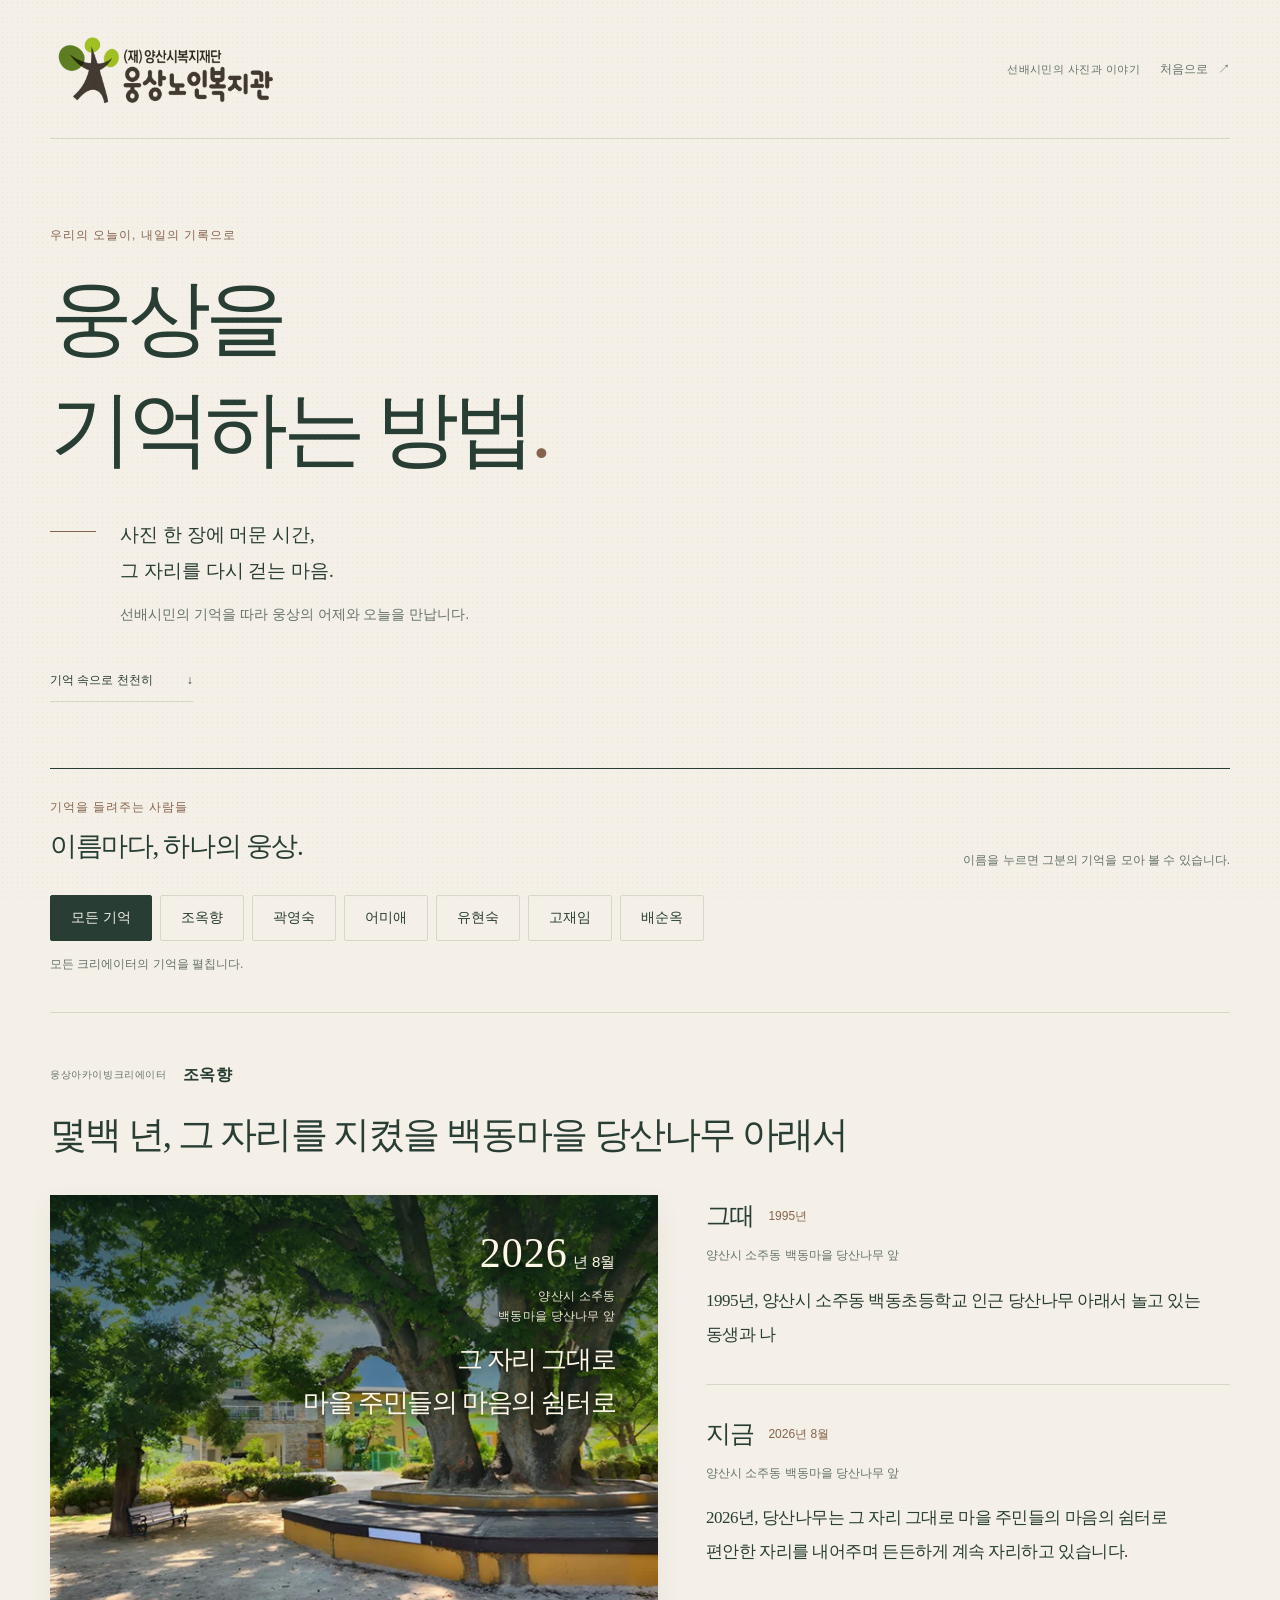
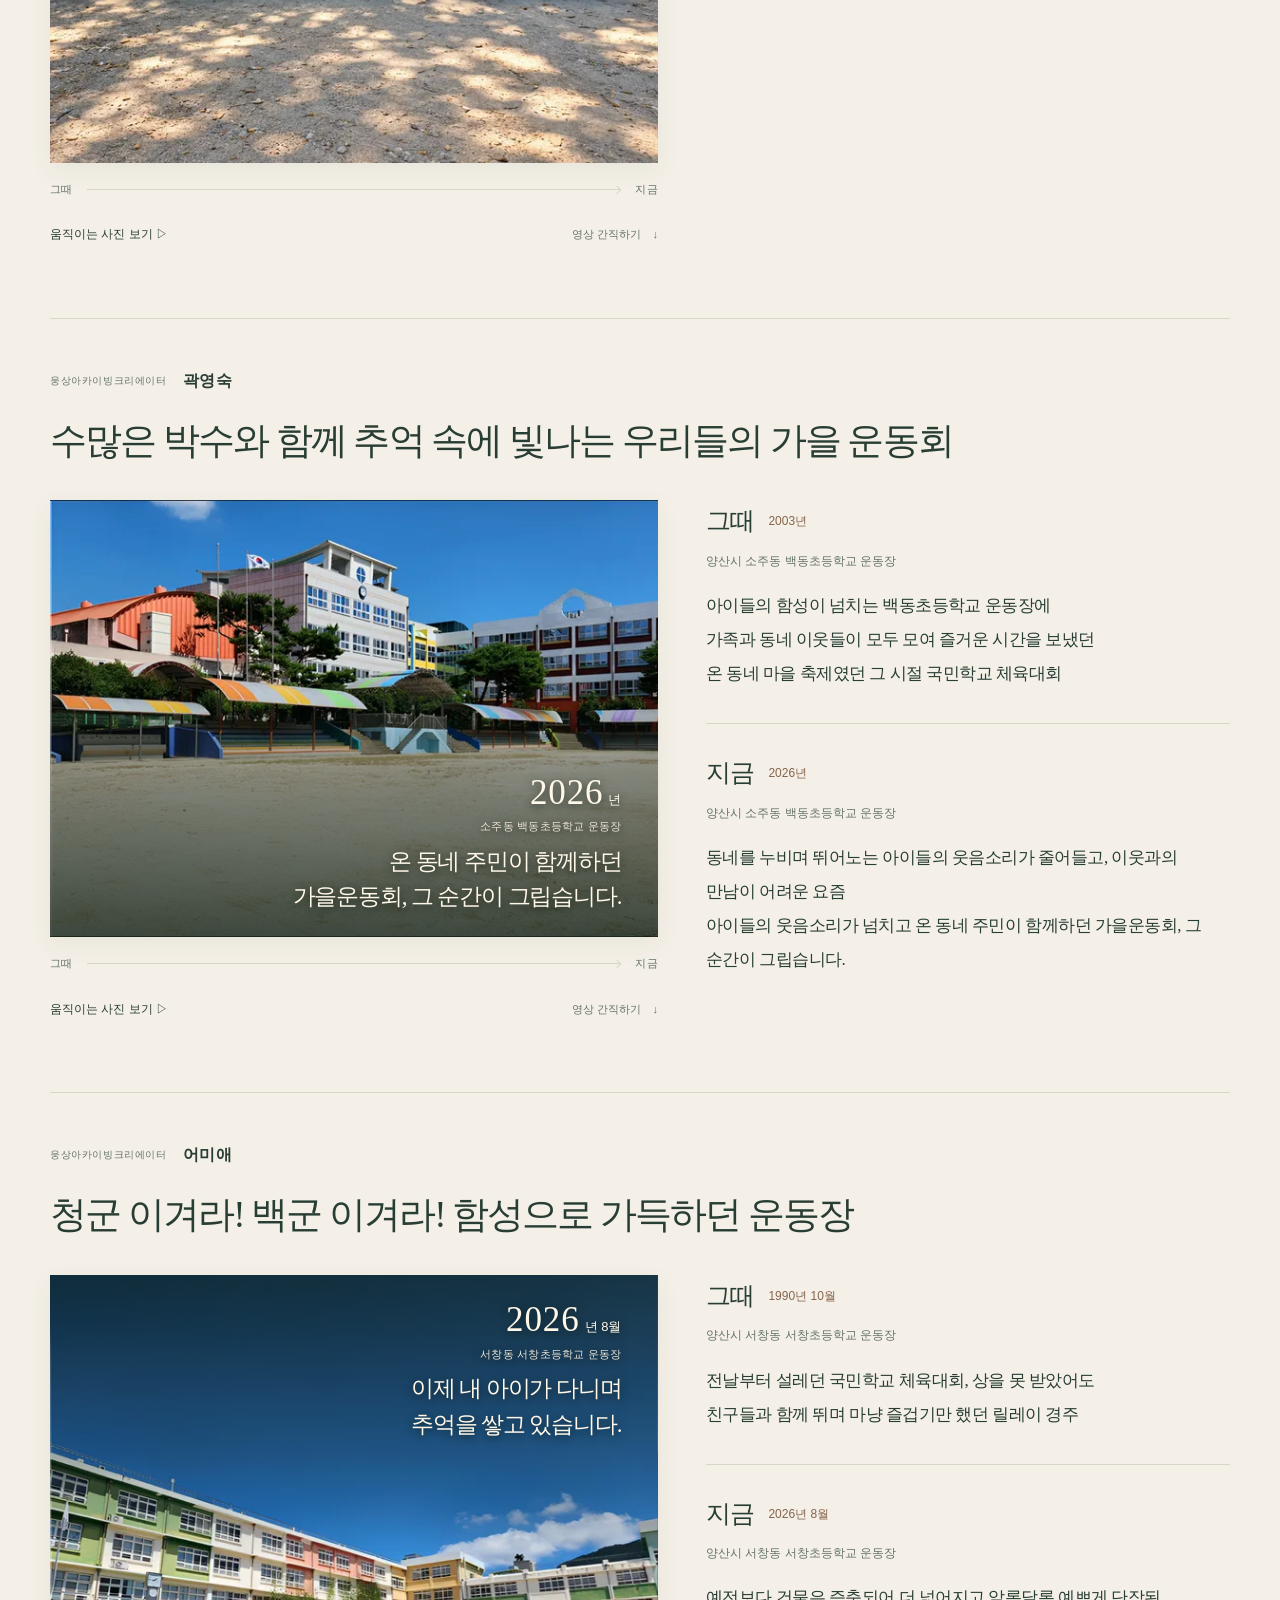
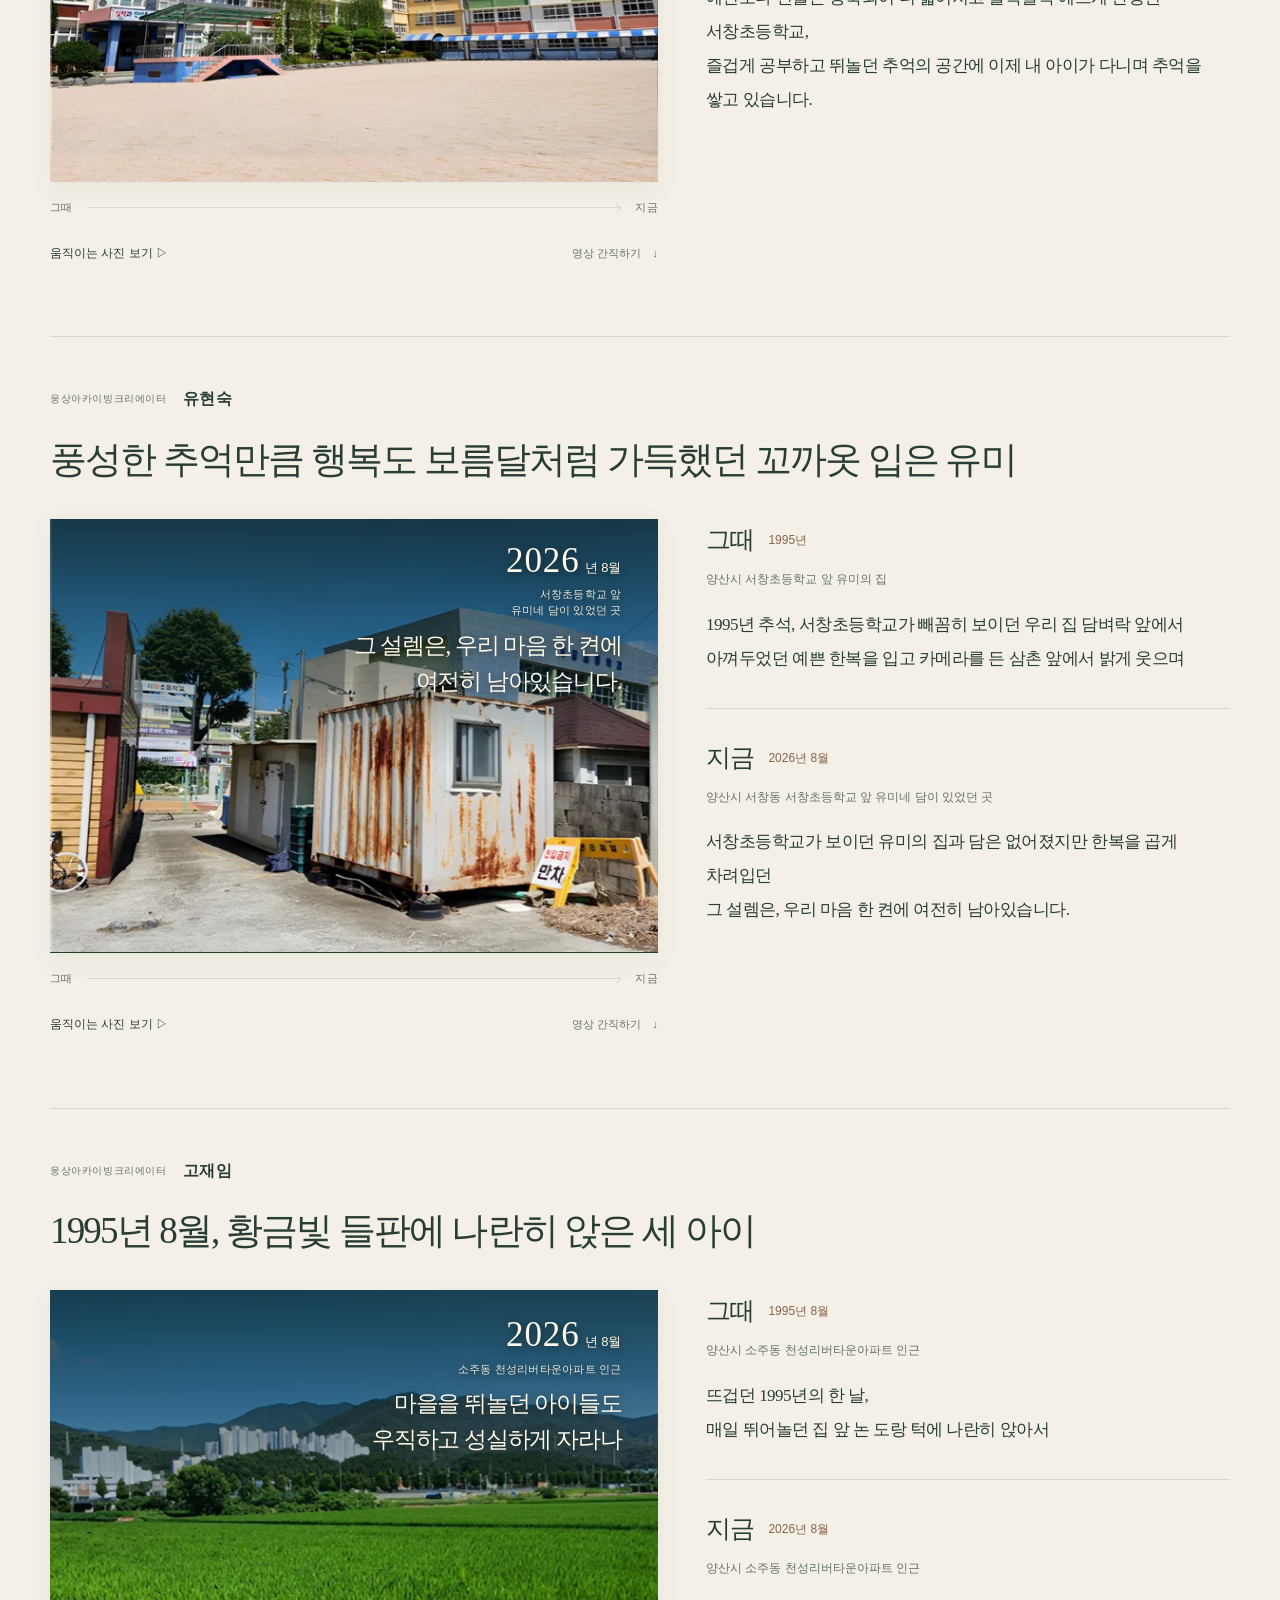
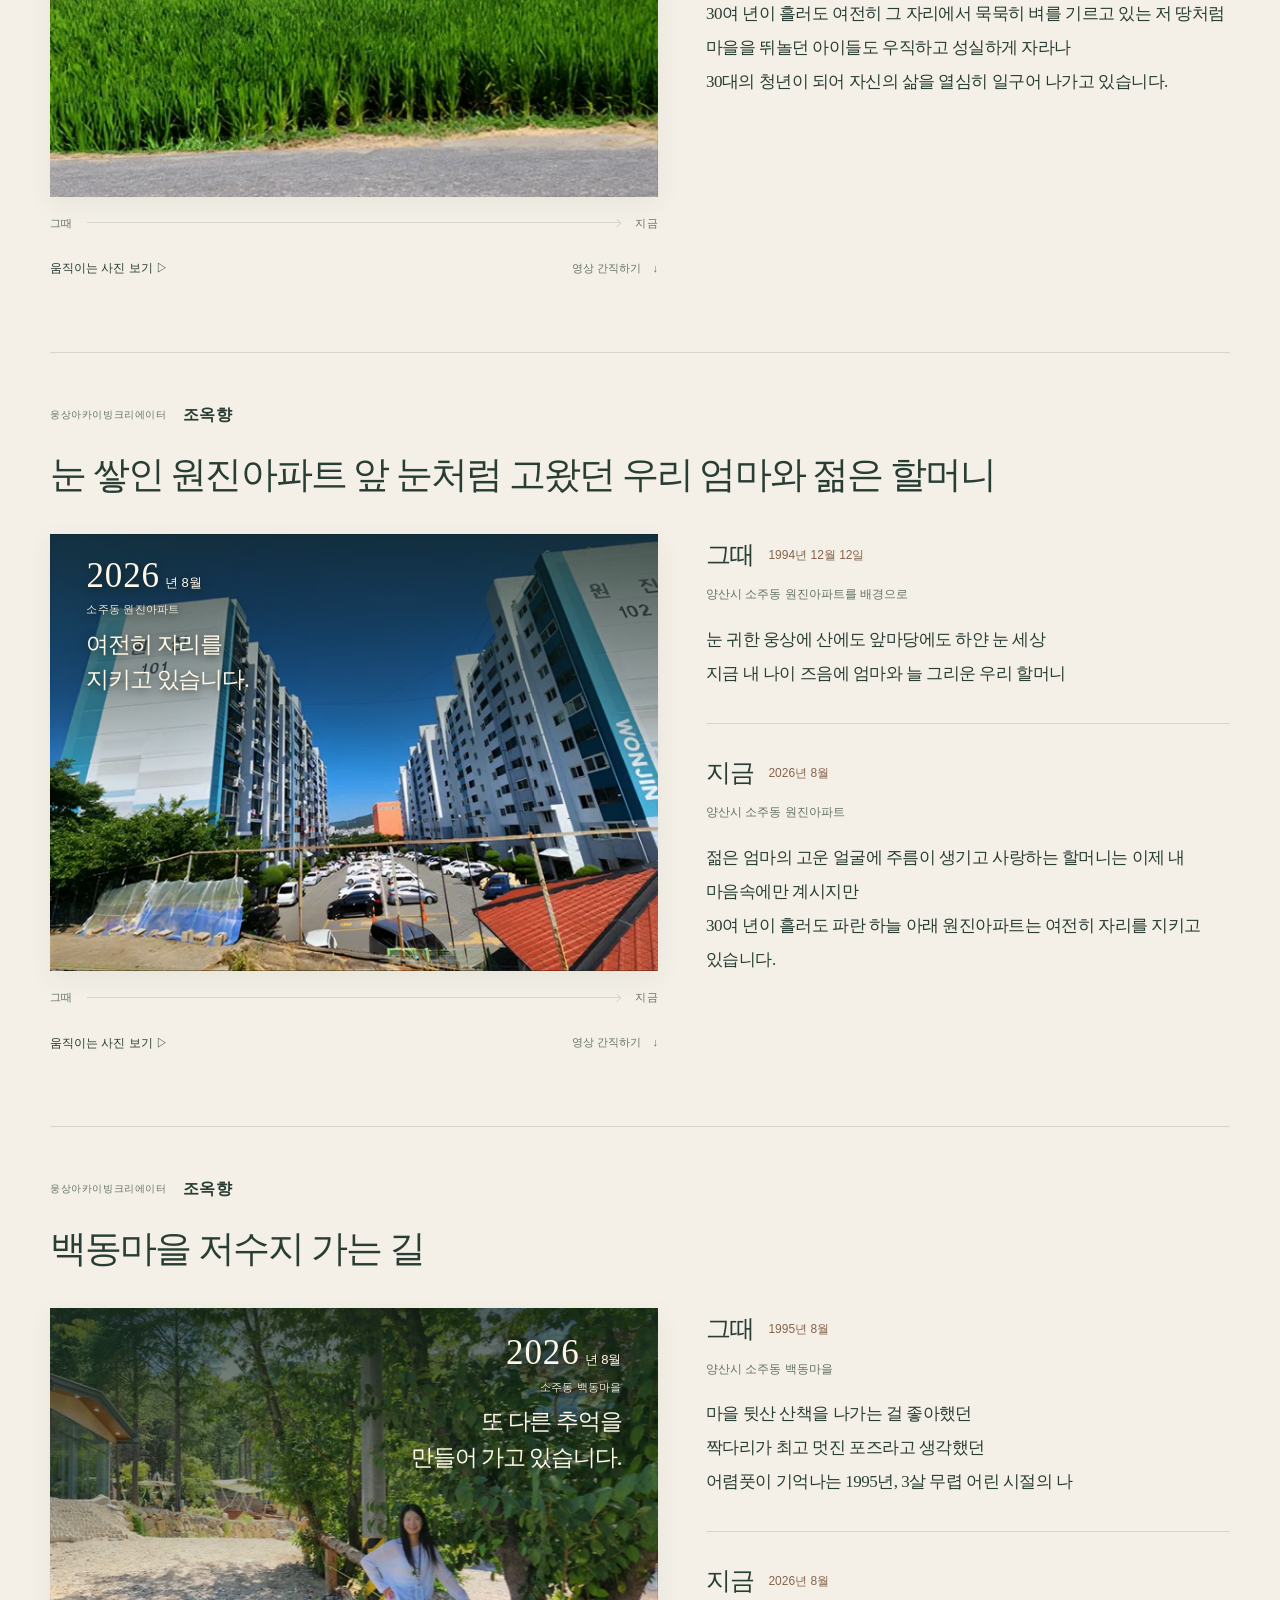
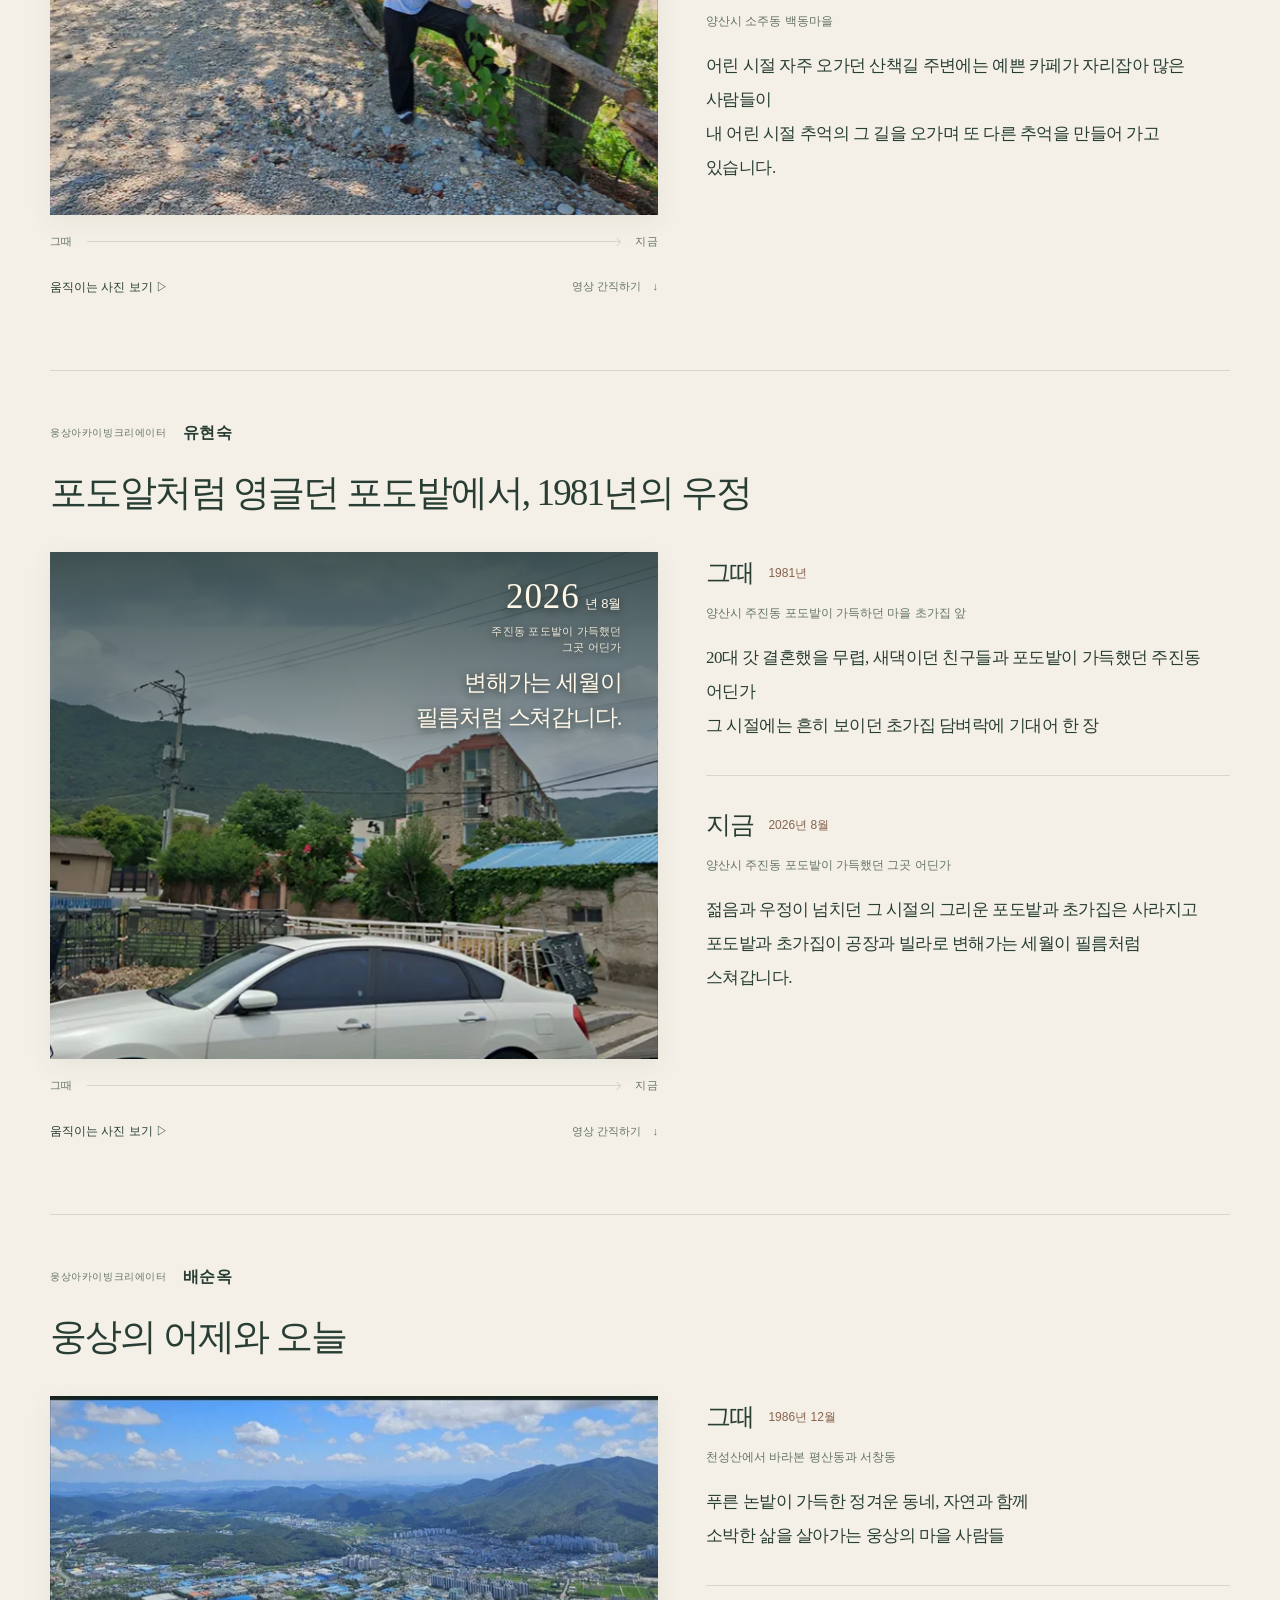
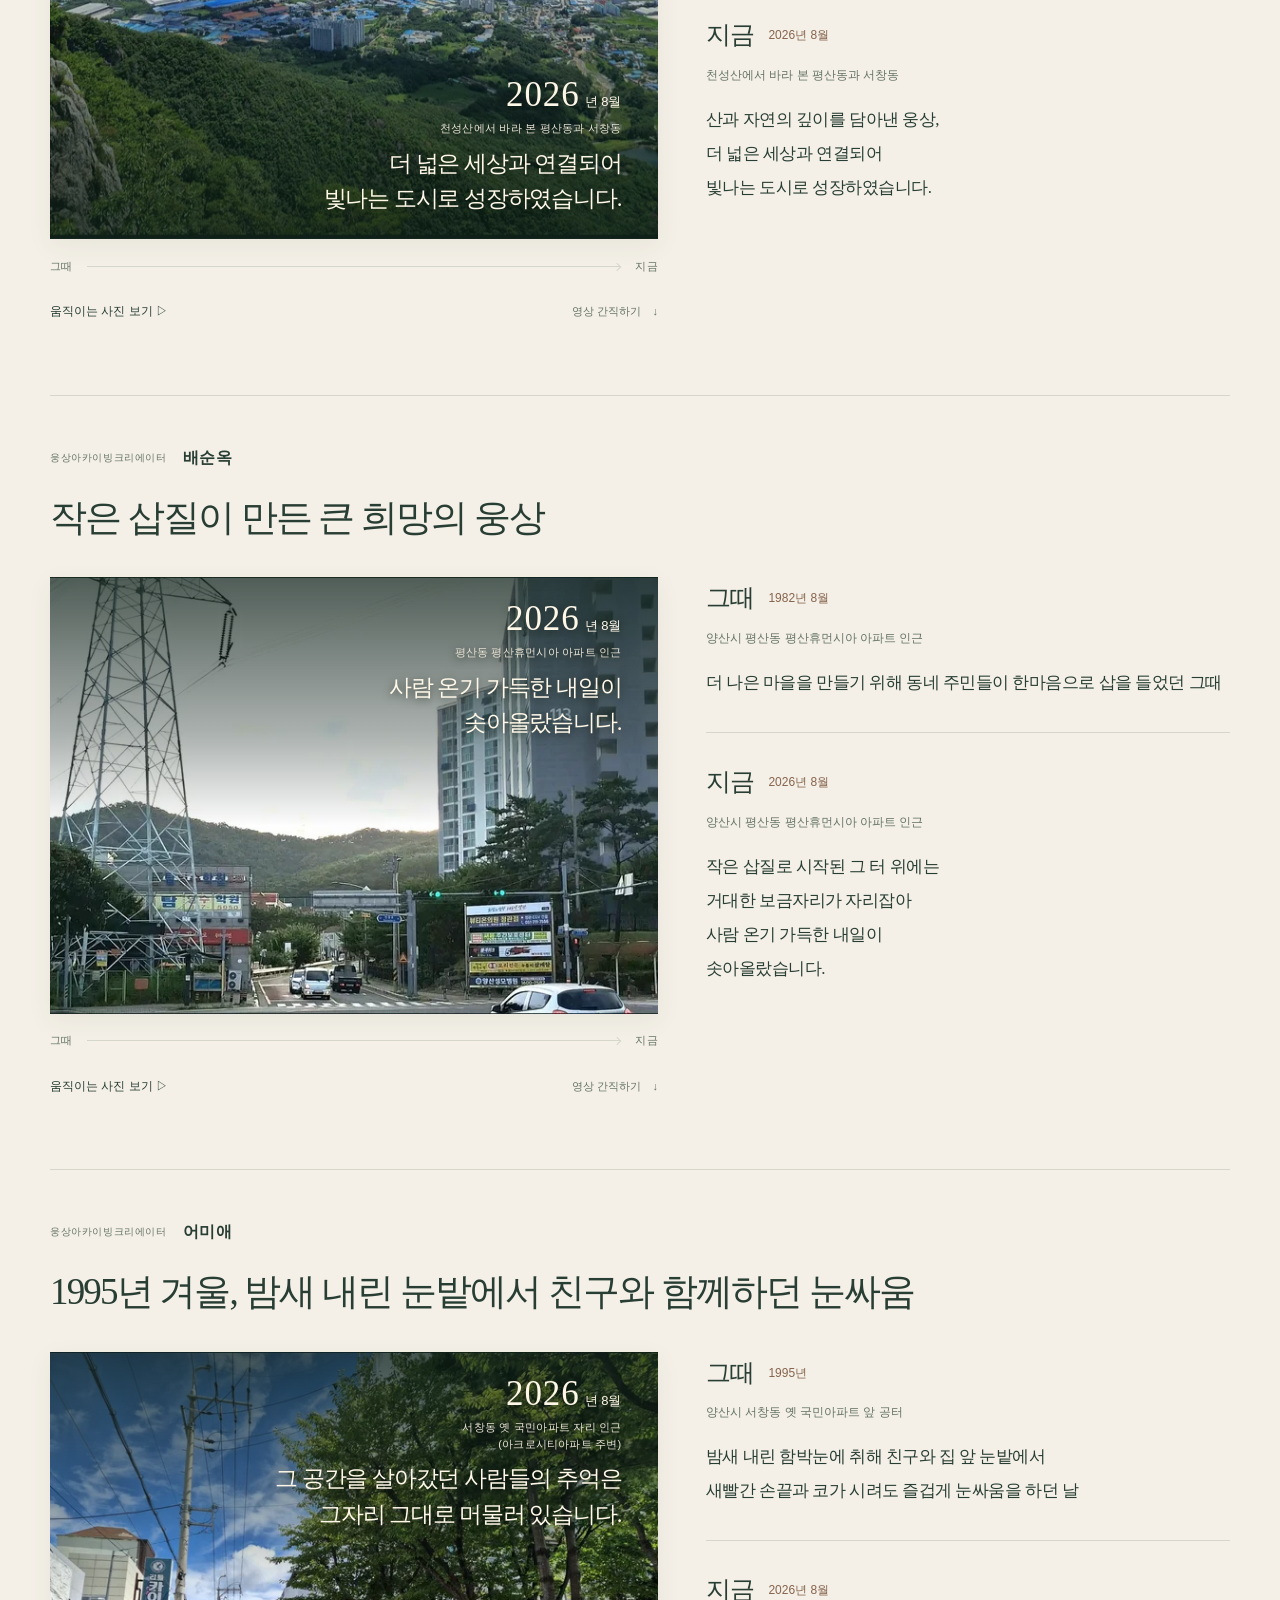
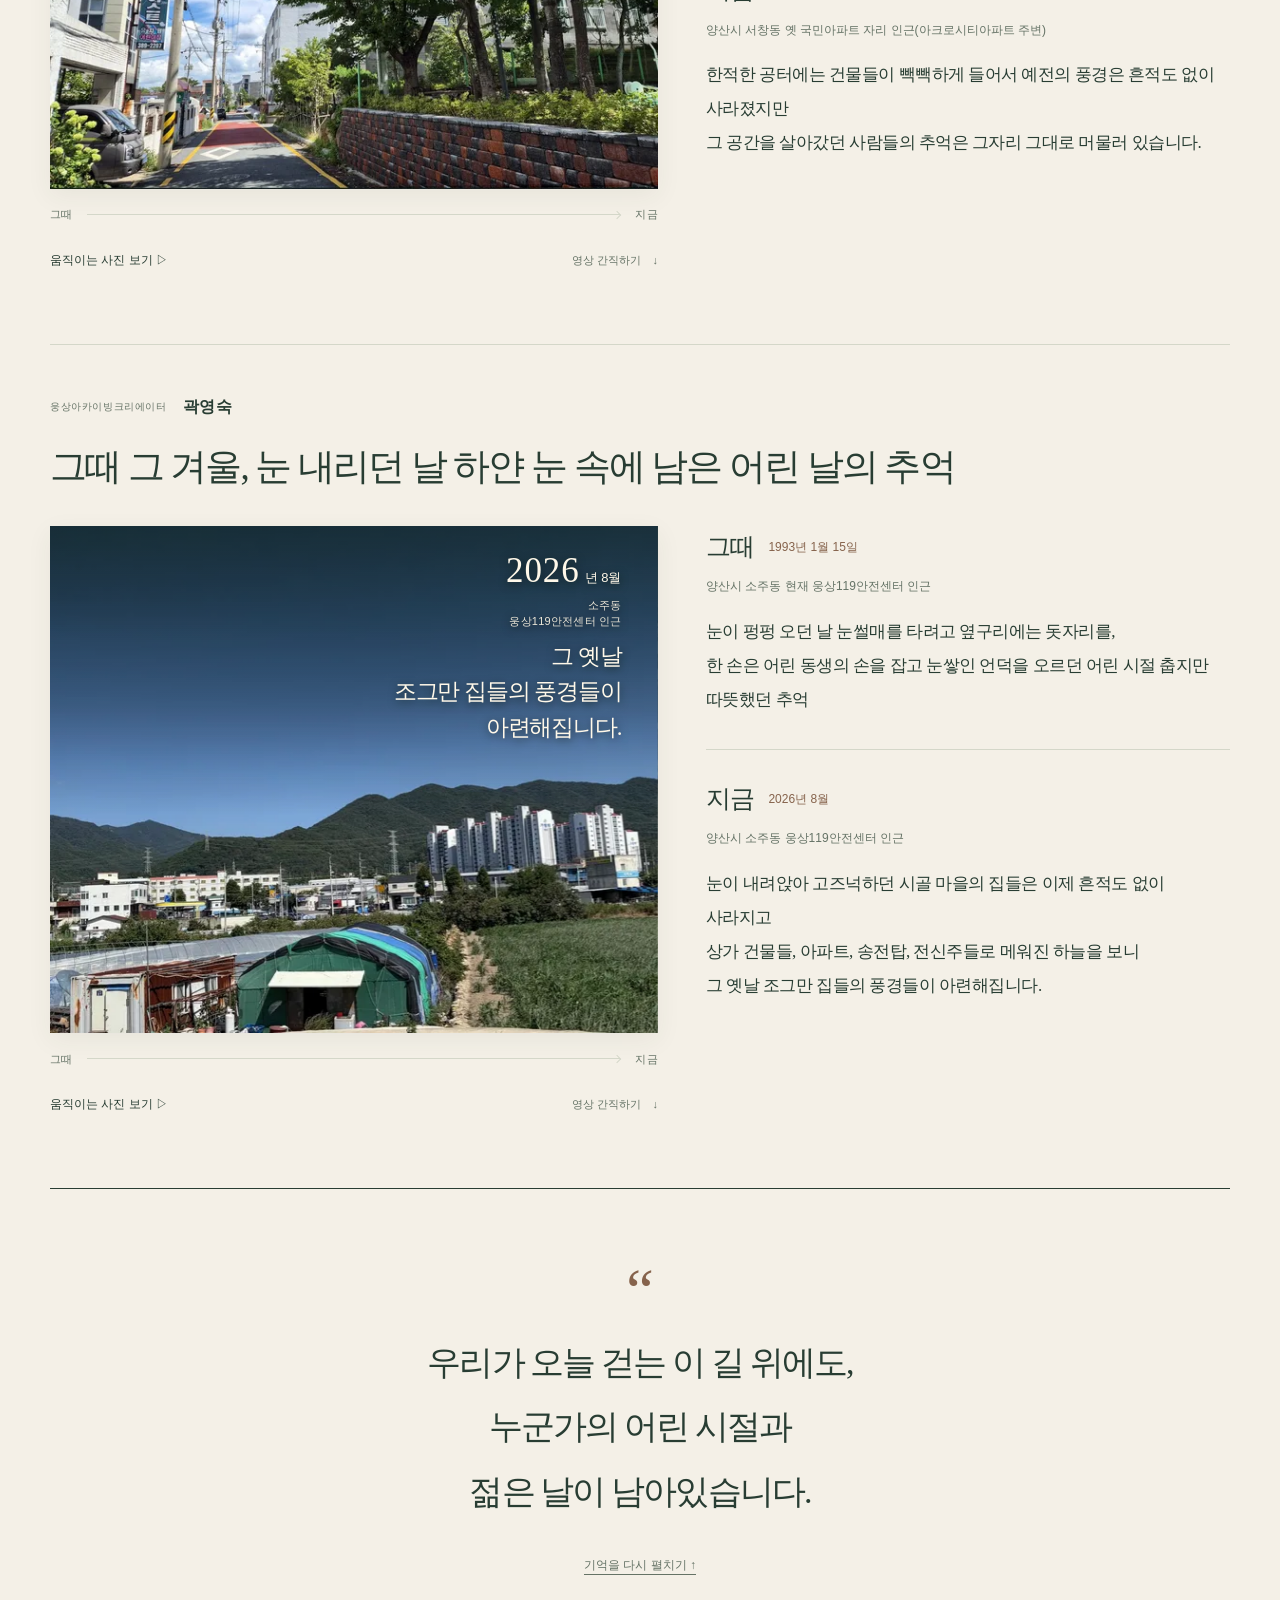
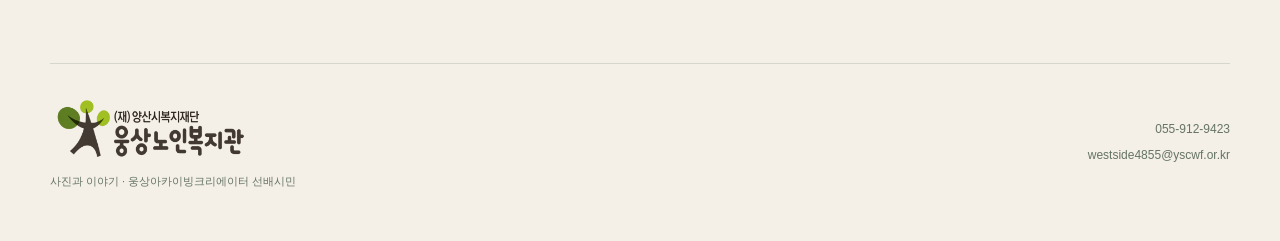
==== commit 1429a840: "Apply welfare center tree and wordmark branding" ====
--- a/site/archive/index.html
+++ b/site/archive/index.html
@@ -6,14 +6,14 @@
   <meta name="theme-color" content="#f4f0e7">
   <meta name="description" content="선배시민의 사진과 이야기로 만나는 웅상의 어제와 오늘. 한 사람의 기억이 우리 동네의 기록이 됩니다.">
   <title>웅상을 기억하는 방법 · 선배시민의 사진과 이야기</title>
-  <link rel="stylesheet" href="archive.css?v=linked-1">
+  <link rel="stylesheet" href="archive.css?v=welfare-mark-1">
   <link rel="stylesheet" href="motion-sample.css?v=motion-all-1">
   <script src="archive.js?v=motion-all-1" defer></script>
   <script src="motion-sample.js?v=motion-all-1" defer></script>
 </head>
 <body>
   <a class="skip-link" href="#collection">기록으로 바로 가기</a>
-  <header class="masthead"><a href="../" class="identity" aria-label="웅상 아카이빙 처음 화면">웅상 아카이빙</a><span>웅상노인복지관 · 선배시민의 기록</span><a class="home-link" href="../">처음으로 <span aria-hidden="true">↗</span></a></header>
+  <header class="masthead"><a href="../" class="identity" aria-label="웅상노인복지관 · 웅상 아카이빙 처음 화면"><img class="foundation-logo" src="welfare-logo.webp" width="720" height="244" alt="(재)양산시복지재단 웅상노인복지관"></a><span>선배시민의 사진과 이야기</span><a class="home-link" href="../">처음으로 <span aria-hidden="true">↗</span></a></header>
   <main id="top">
     <section class="prologue" aria-labelledby="exhibition-title">
       <p class="eyebrow">우리의 오늘이, 내일의 기록으로</p>
@@ -321,6 +321,6 @@
     </section>
     <section class="epilogue"><span aria-hidden="true">“</span><p>우리가 오늘 걷는 이 길 위에도,<br>누군가의 어린 시절과<br>젊은 날이 남아있습니다.</p><a href="#collection">기억을 다시 펼치기 ↑</a></section>
   </main>
-  <footer><div><strong>웅상노인복지관</strong><p>사진과 이야기 · 웅상아카이빙크리에이터 선배시민</p></div><address><a href="tel:0559129423">055-912-9423</a><a href="mailto:westside4855@yscwf.or.kr">westside4855@yscwf.or.kr</a></address></footer>
+  <footer><div><img class="foundation-logo footer-logo" src="welfare-logo.webp" width="720" height="244" alt="(재)양산시복지재단 웅상노인복지관" loading="lazy"><p>사진과 이야기 · 웅상아카이빙크리에이터 선배시민</p></div><address><a href="tel:0559129423">055-912-9423</a><a href="mailto:westside4855@yscwf.or.kr">westside4855@yscwf.or.kr</a></address></footer>
 </body>
 </html>
--- a/site/archive/archive.css
+++ b/site/archive/archive.css
@@ -6,3 +6,6 @@
 
 .masthead>span{margin-left:auto}.home-link{display:inline-flex;align-items:center;gap:10px;min-height:44px;text-decoration:none;font-size:12px;white-space:nowrap;color:var(--muted)}.home-link:hover{color:var(--ink)}
 @media(max-width:680px){.masthead>span{display:none}.home-link{margin-left:auto}}
+
+.foundation-logo{display:block;width:230px;height:auto}.footer-logo{width:200px}footer address{align-self:center}
+@media(max-width:680px){.foundation-logo{width:185px}.footer-logo{width:180px}footer address{align-self:flex-start}}
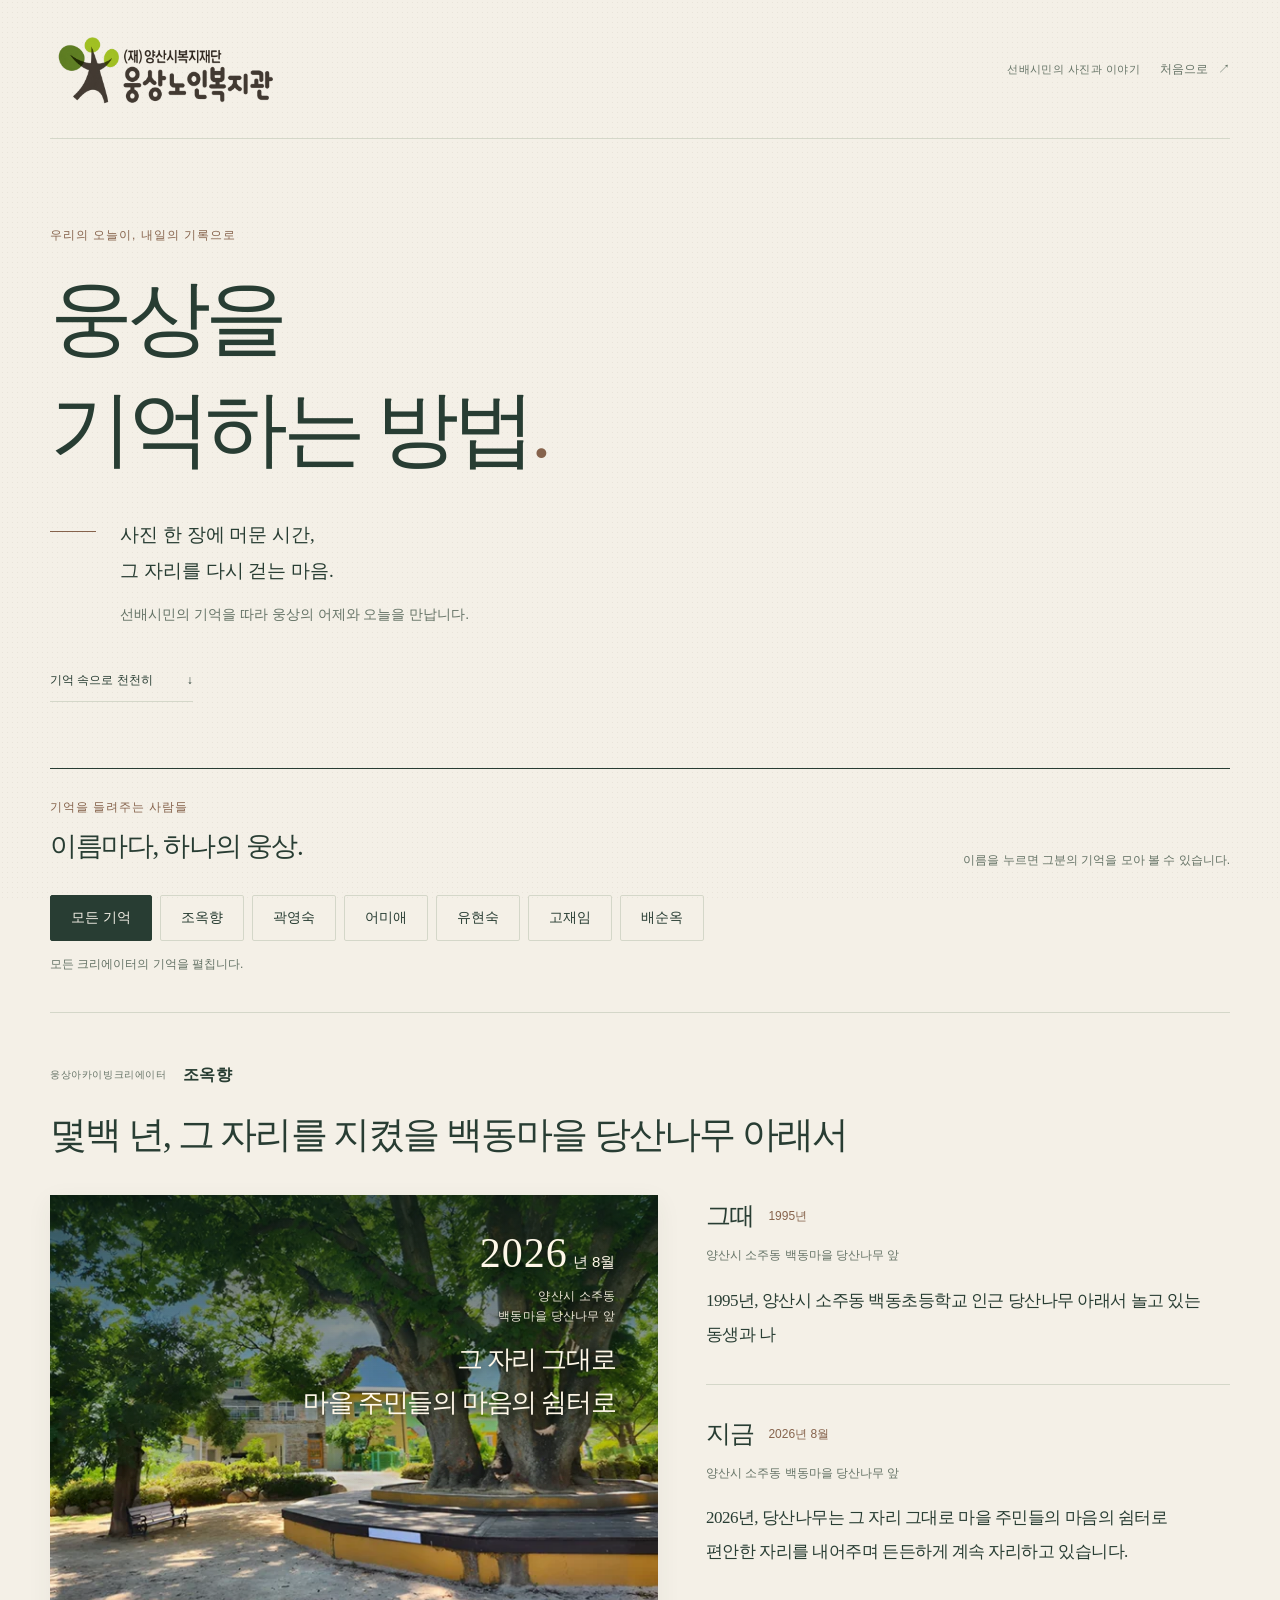
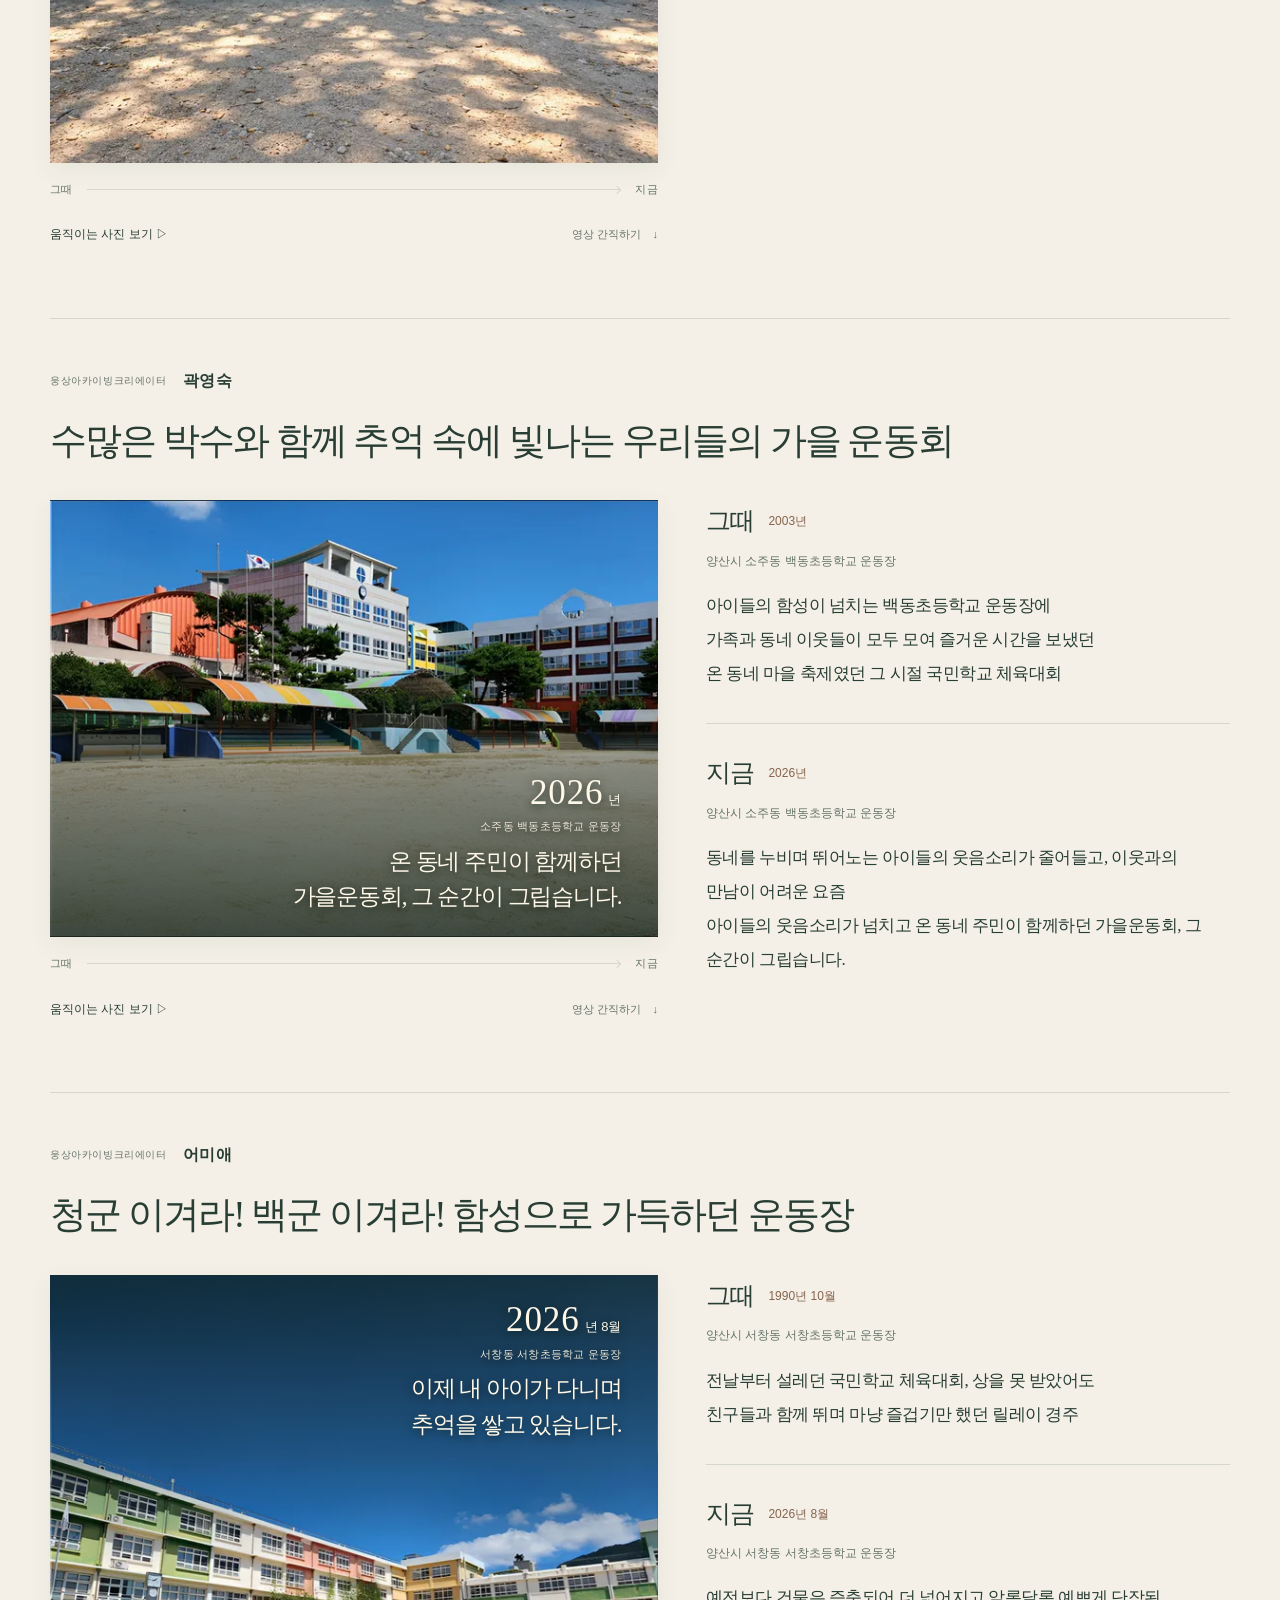
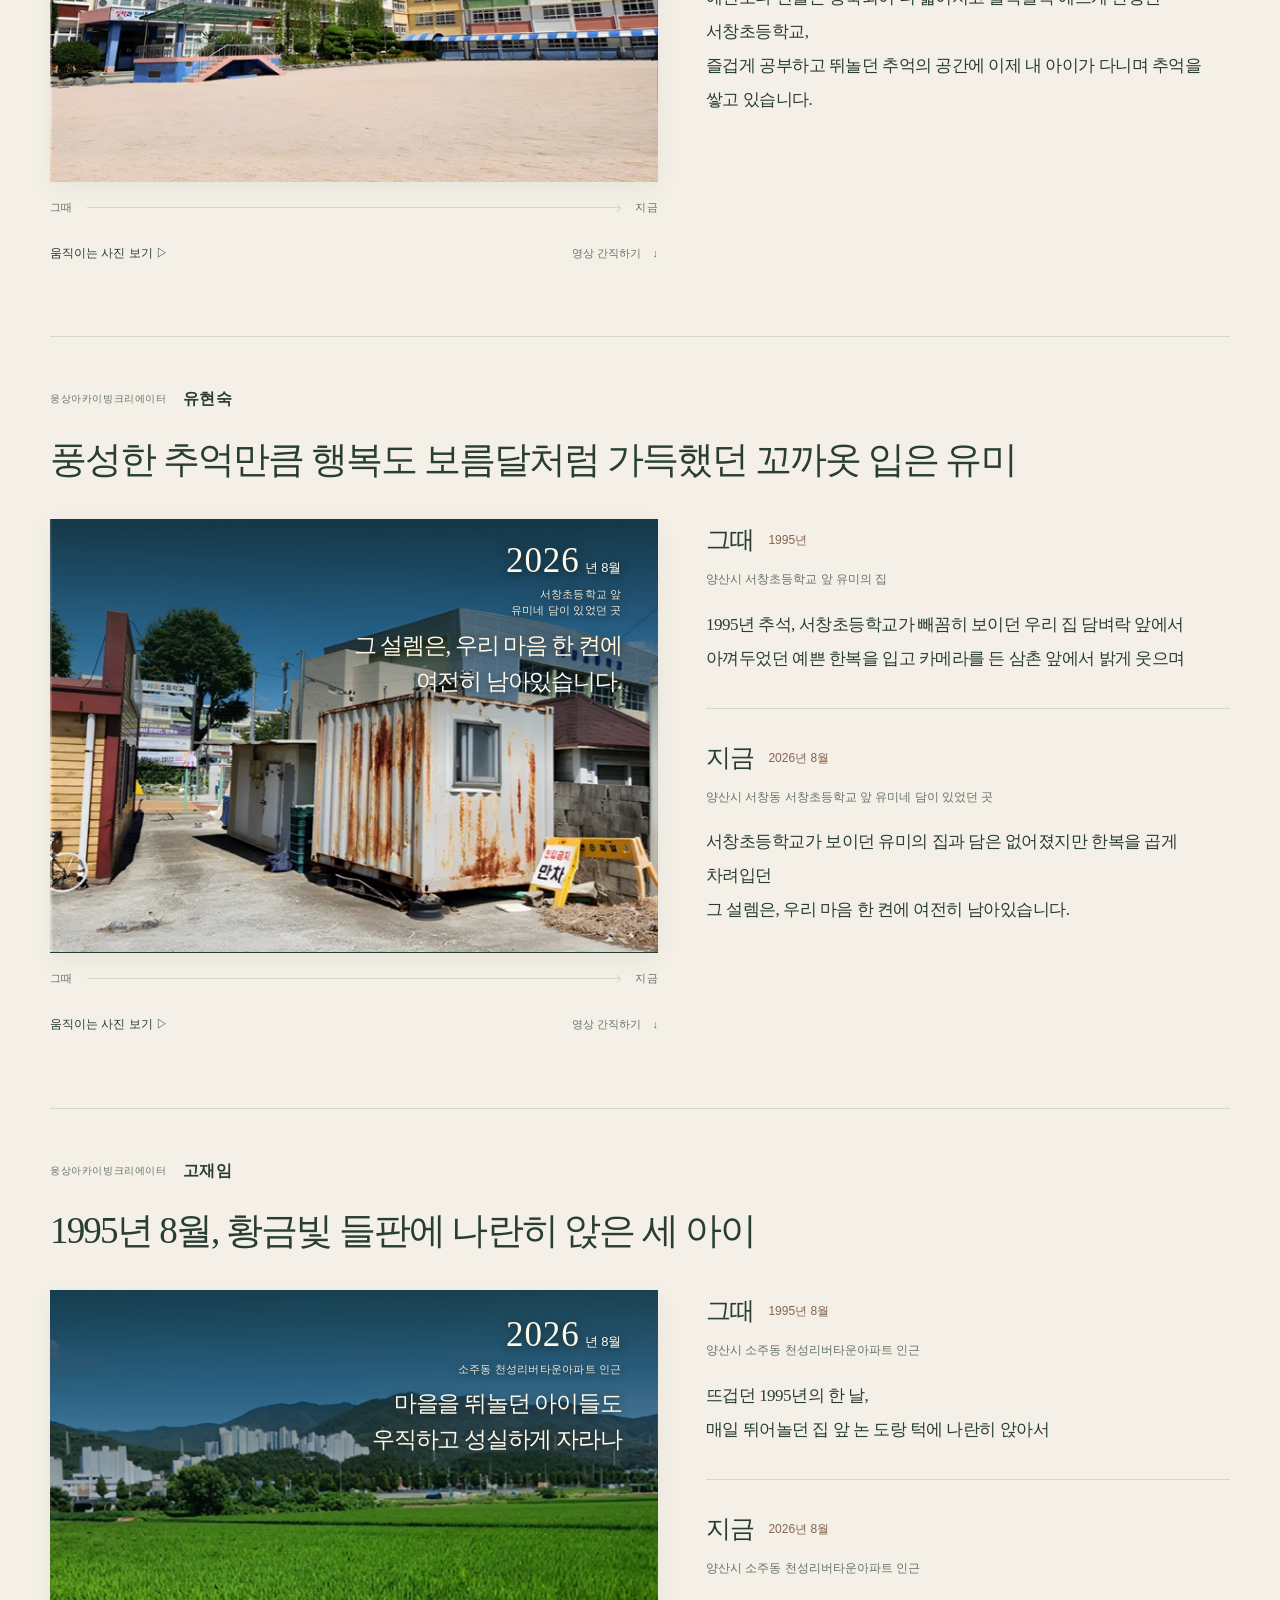
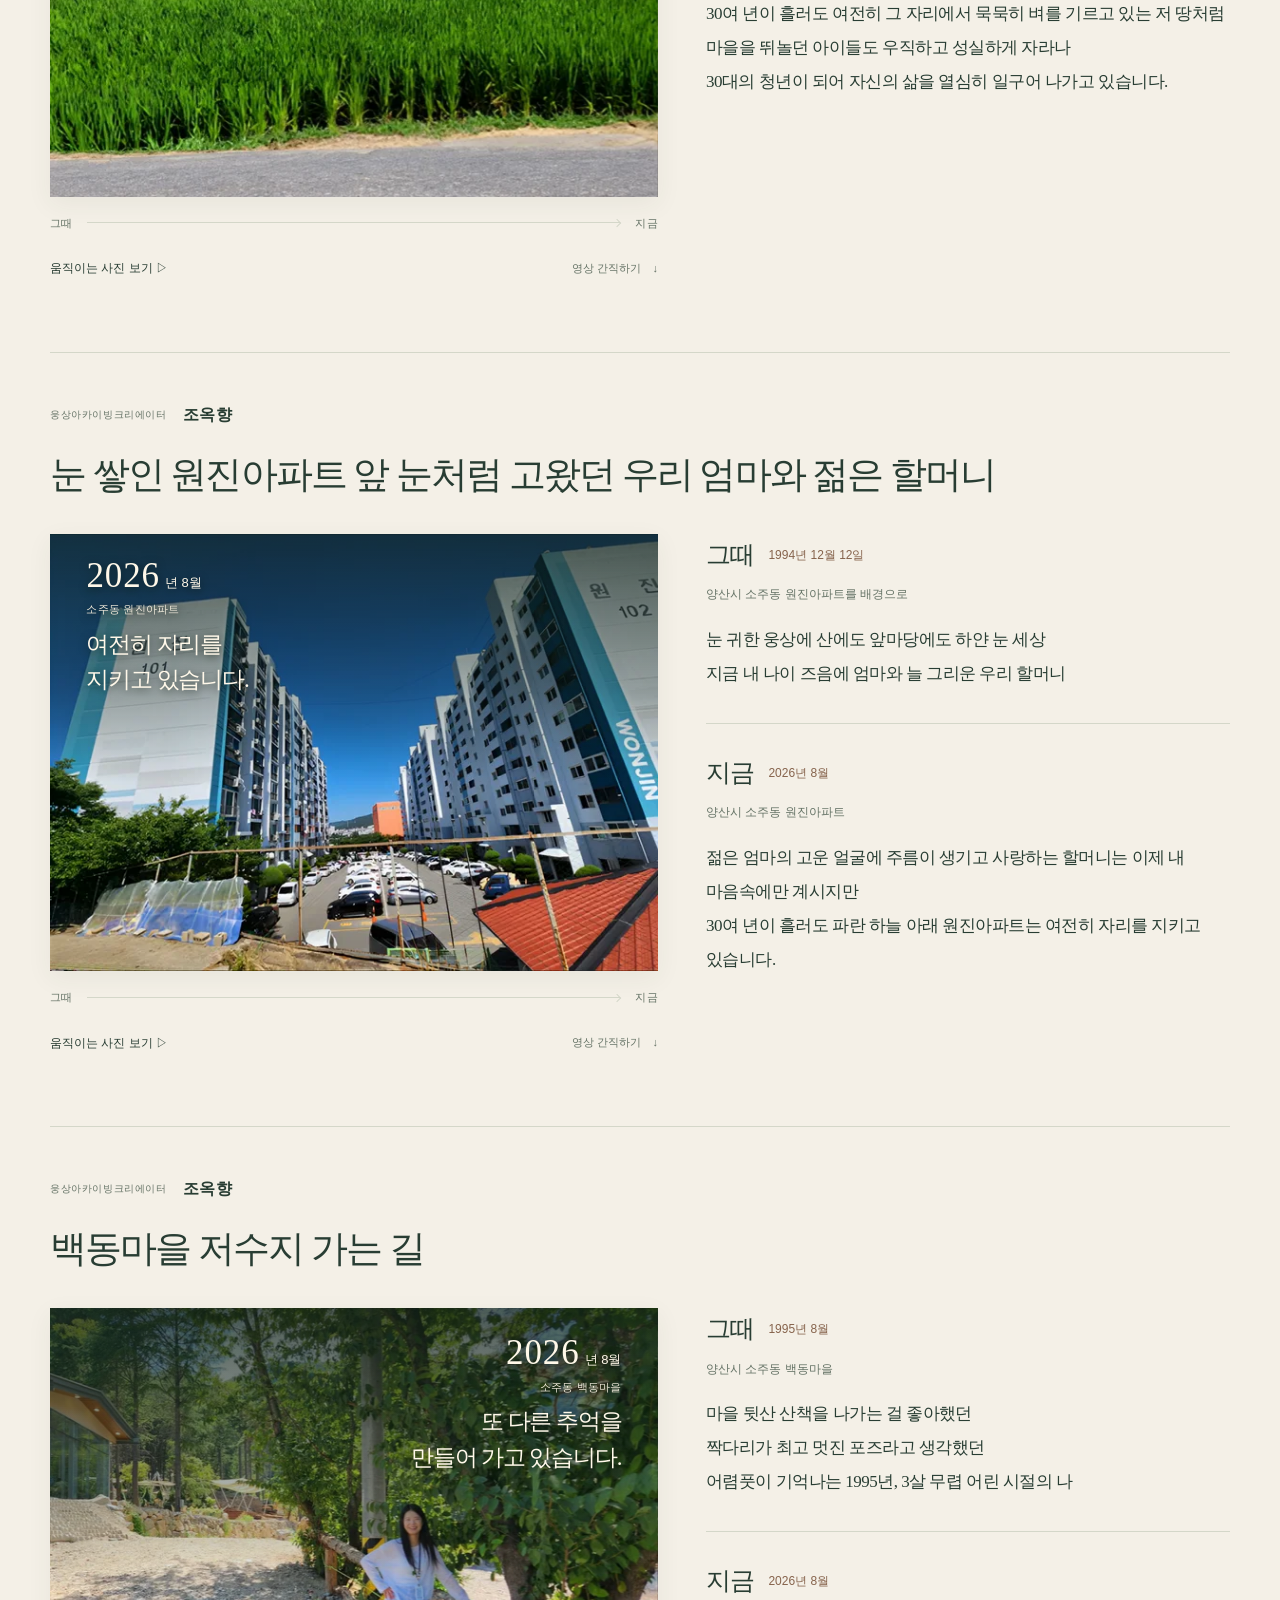
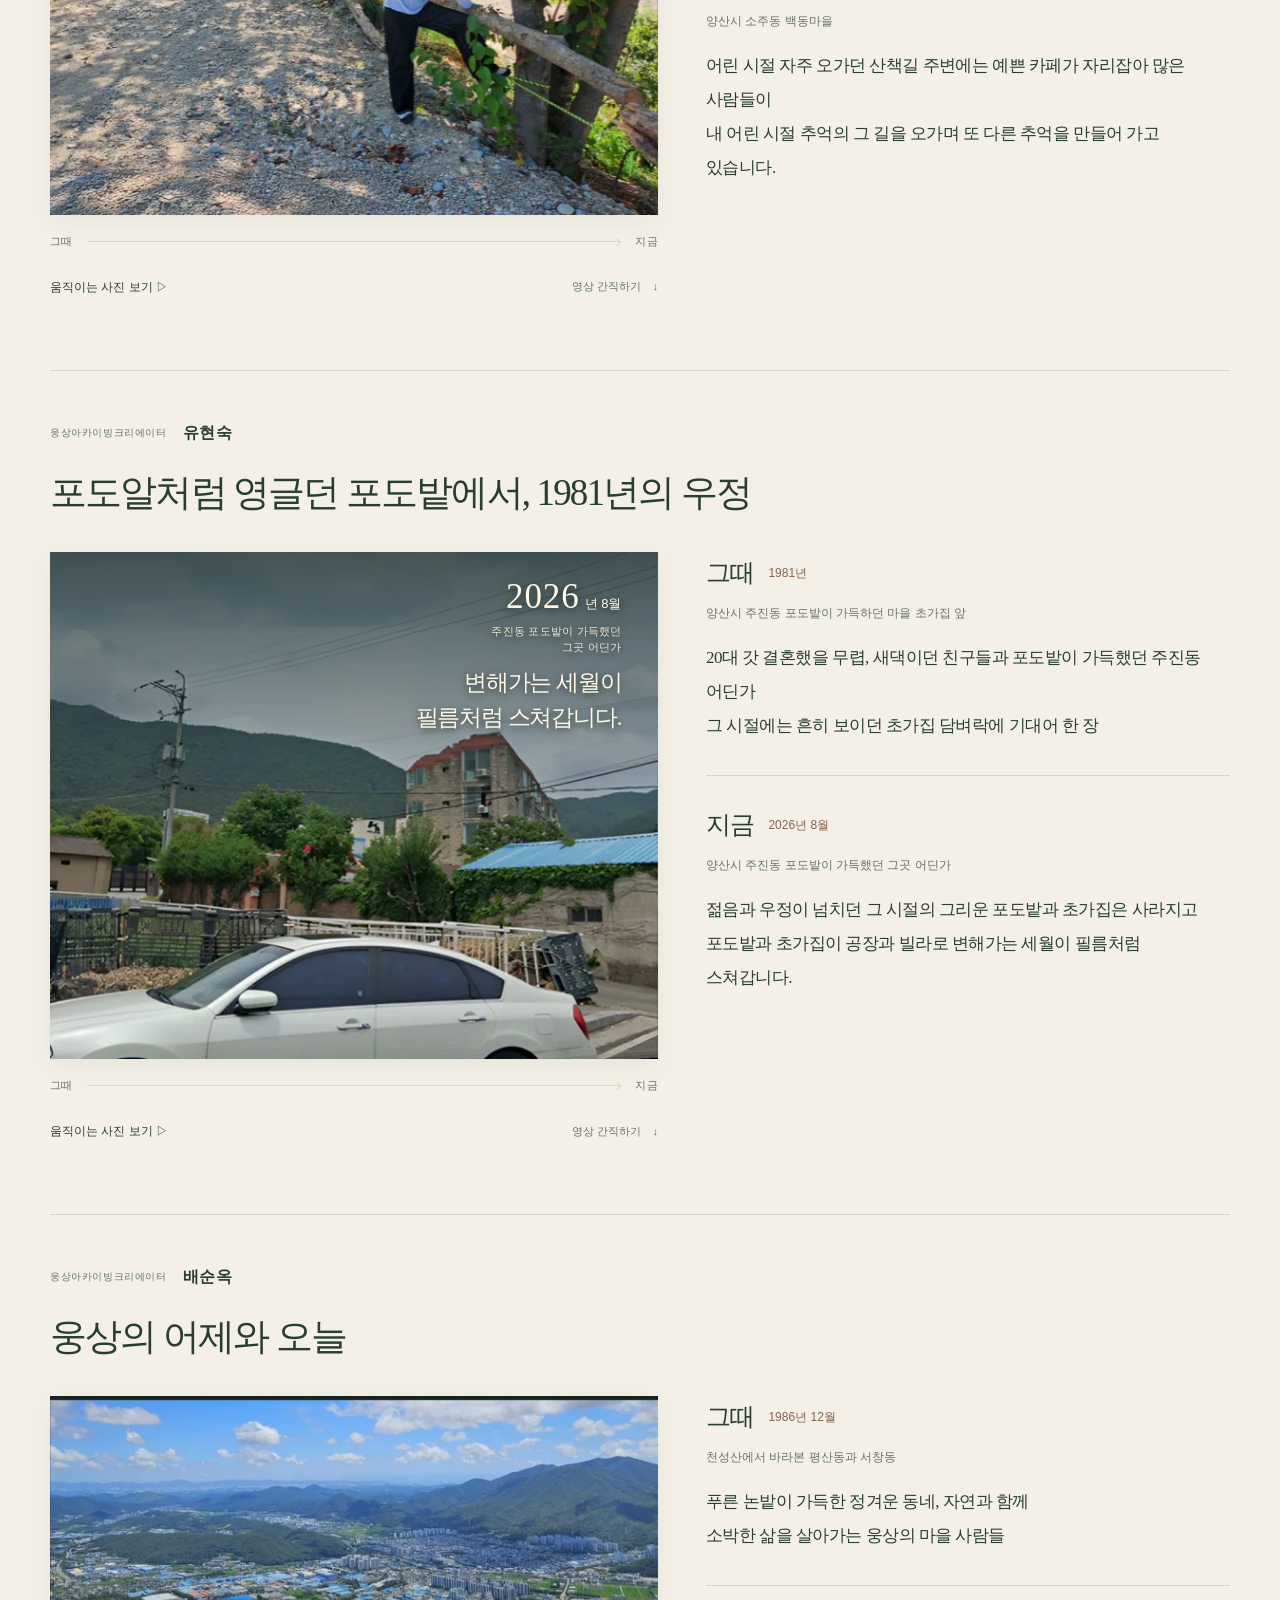
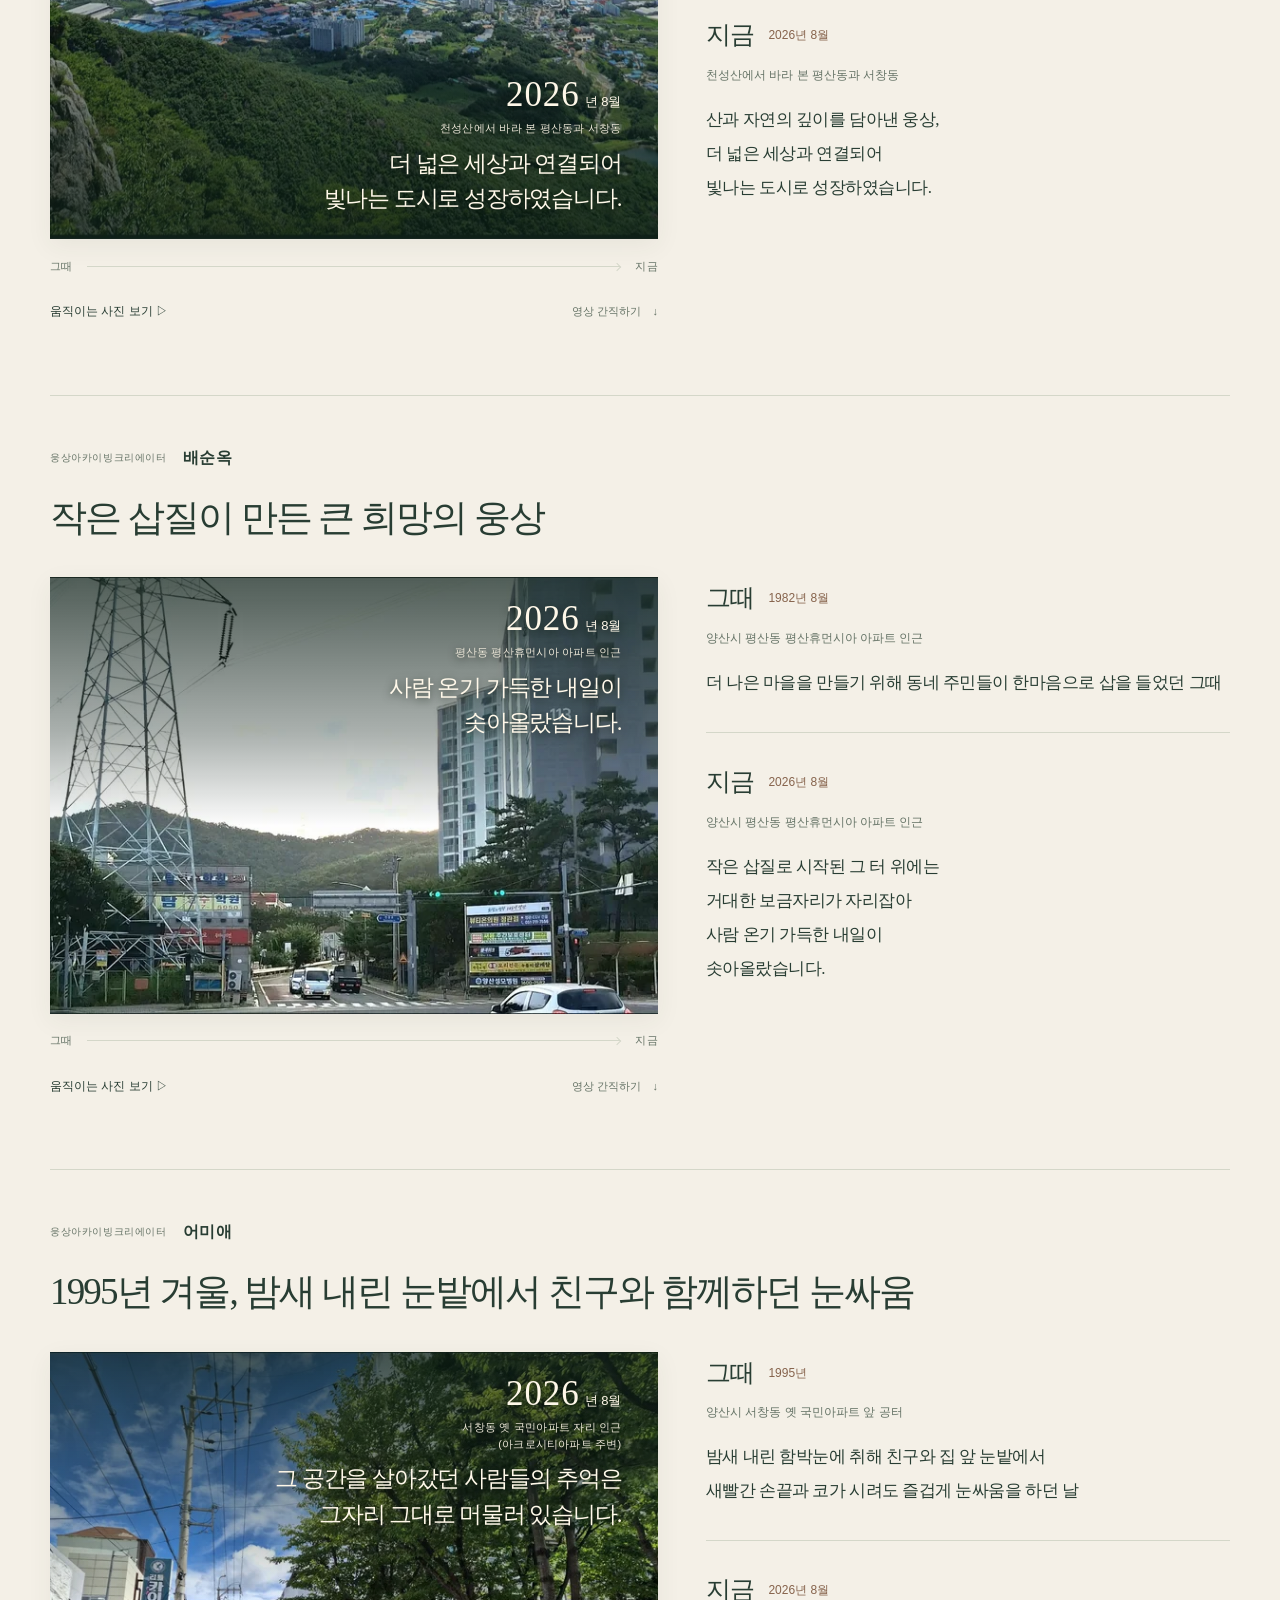
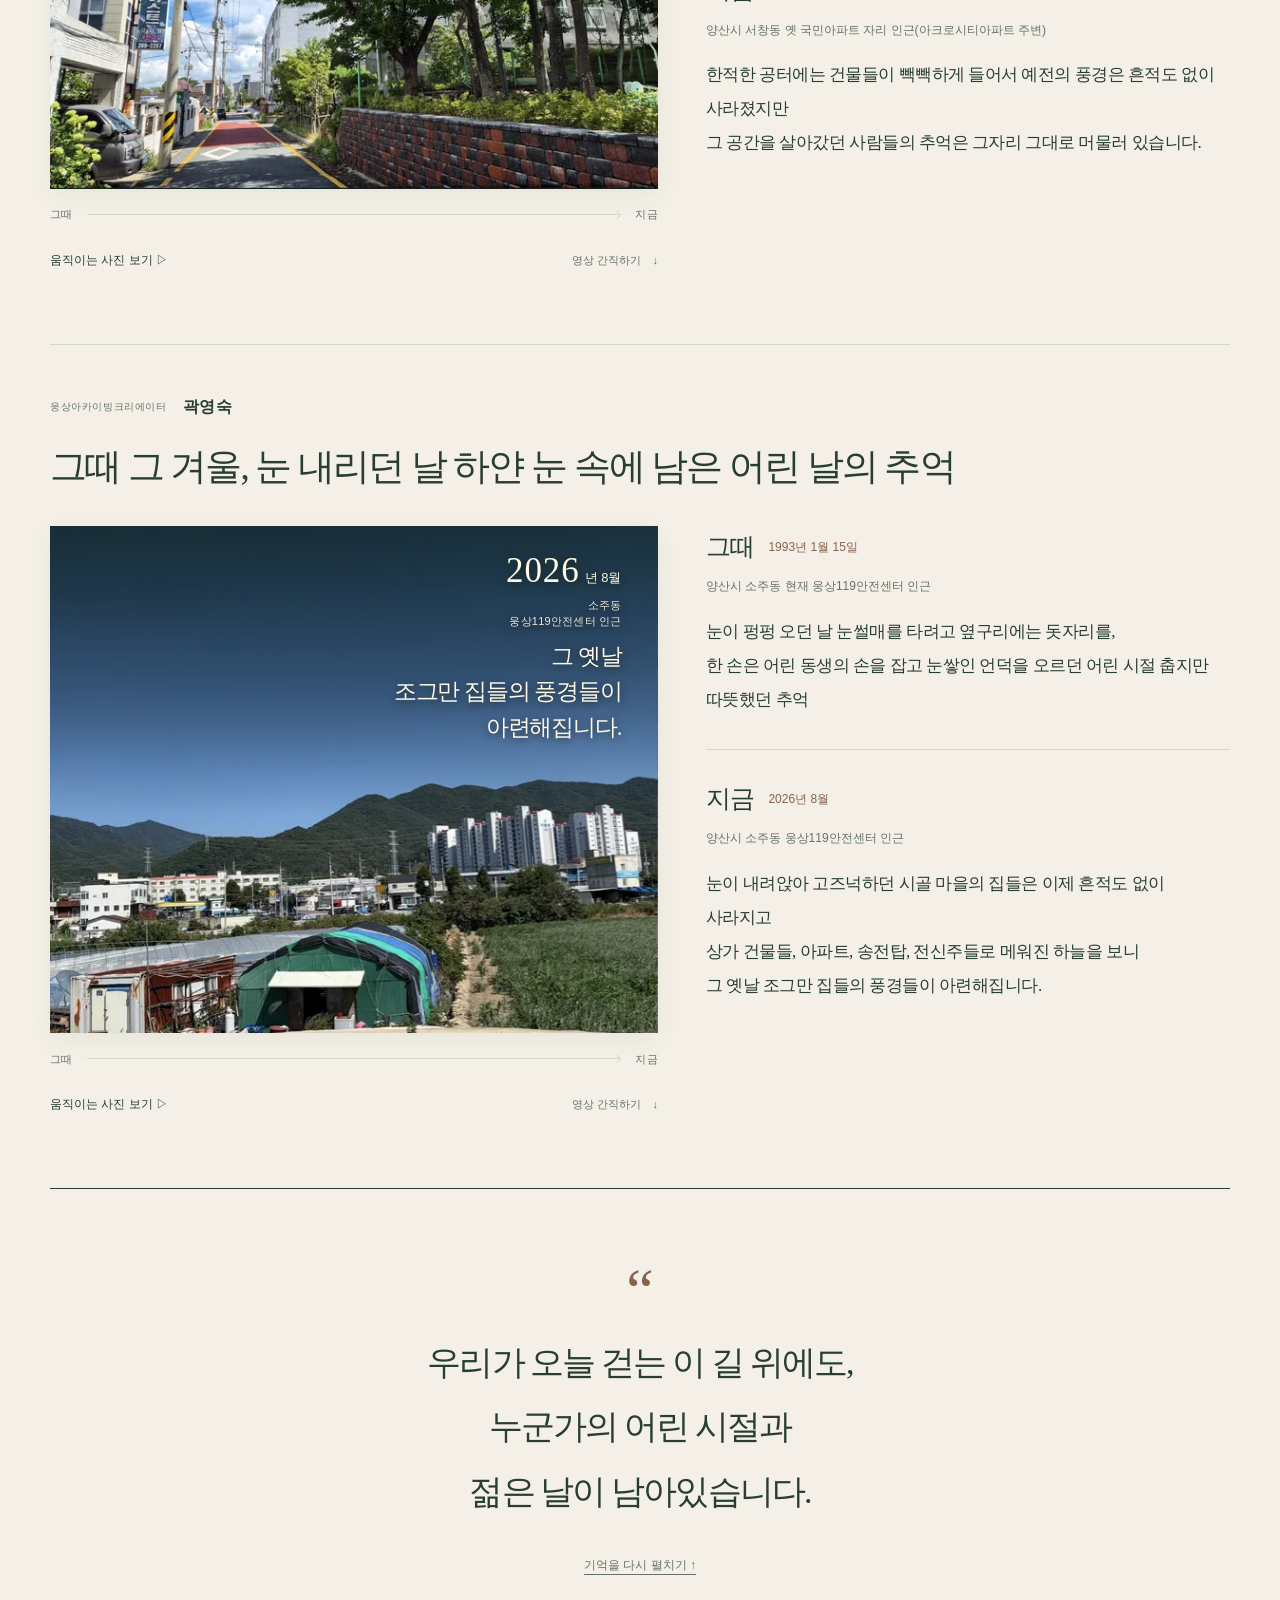
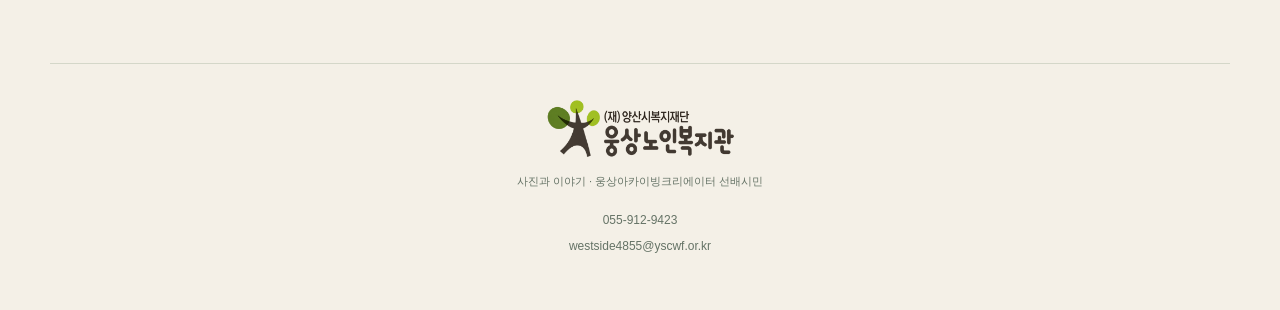
==== commit 0580051f: "Remove logo backing and center archive footer" ====
--- a/site/archive/index.html
+++ b/site/archive/index.html
@@ -6,7 +6,7 @@
   <meta name="theme-color" content="#f4f0e7">
   <meta name="description" content="선배시민의 사진과 이야기로 만나는 웅상의 어제와 오늘. 한 사람의 기억이 우리 동네의 기록이 됩니다.">
   <title>웅상을 기억하는 방법 · 선배시민의 사진과 이야기</title>
-  <link rel="stylesheet" href="archive.css?v=welfare-mark-1">
+  <link rel="stylesheet" href="archive.css?v=welfare-center-2">
   <link rel="stylesheet" href="motion-sample.css?v=motion-all-1">
   <script src="archive.js?v=motion-all-1" defer></script>
   <script src="motion-sample.js?v=motion-all-1" defer></script>
--- a/site/archive/archive.css
+++ b/site/archive/archive.css
@@ -7,5 +7,5 @@
 .masthead>span{margin-left:auto}.home-link{display:inline-flex;align-items:center;gap:10px;min-height:44px;text-decoration:none;font-size:12px;white-space:nowrap;color:var(--muted)}.home-link:hover{color:var(--ink)}
 @media(max-width:680px){.masthead>span{display:none}.home-link{margin-left:auto}}
 
-.foundation-logo{display:block;width:230px;height:auto}.footer-logo{width:200px}footer address{align-self:center}
-@media(max-width:680px){.foundation-logo{width:185px}.footer-logo{width:180px}footer address{align-self:flex-start}}
+.foundation-logo{display:block;width:230px;height:auto}.footer-logo{width:200px;margin-inline:auto}footer{flex-direction:column;align-items:center;gap:16px;text-align:center}footer address{align-self:center;text-align:center}
+@media(max-width:680px){.foundation-logo{width:185px}.footer-logo{width:180px}}
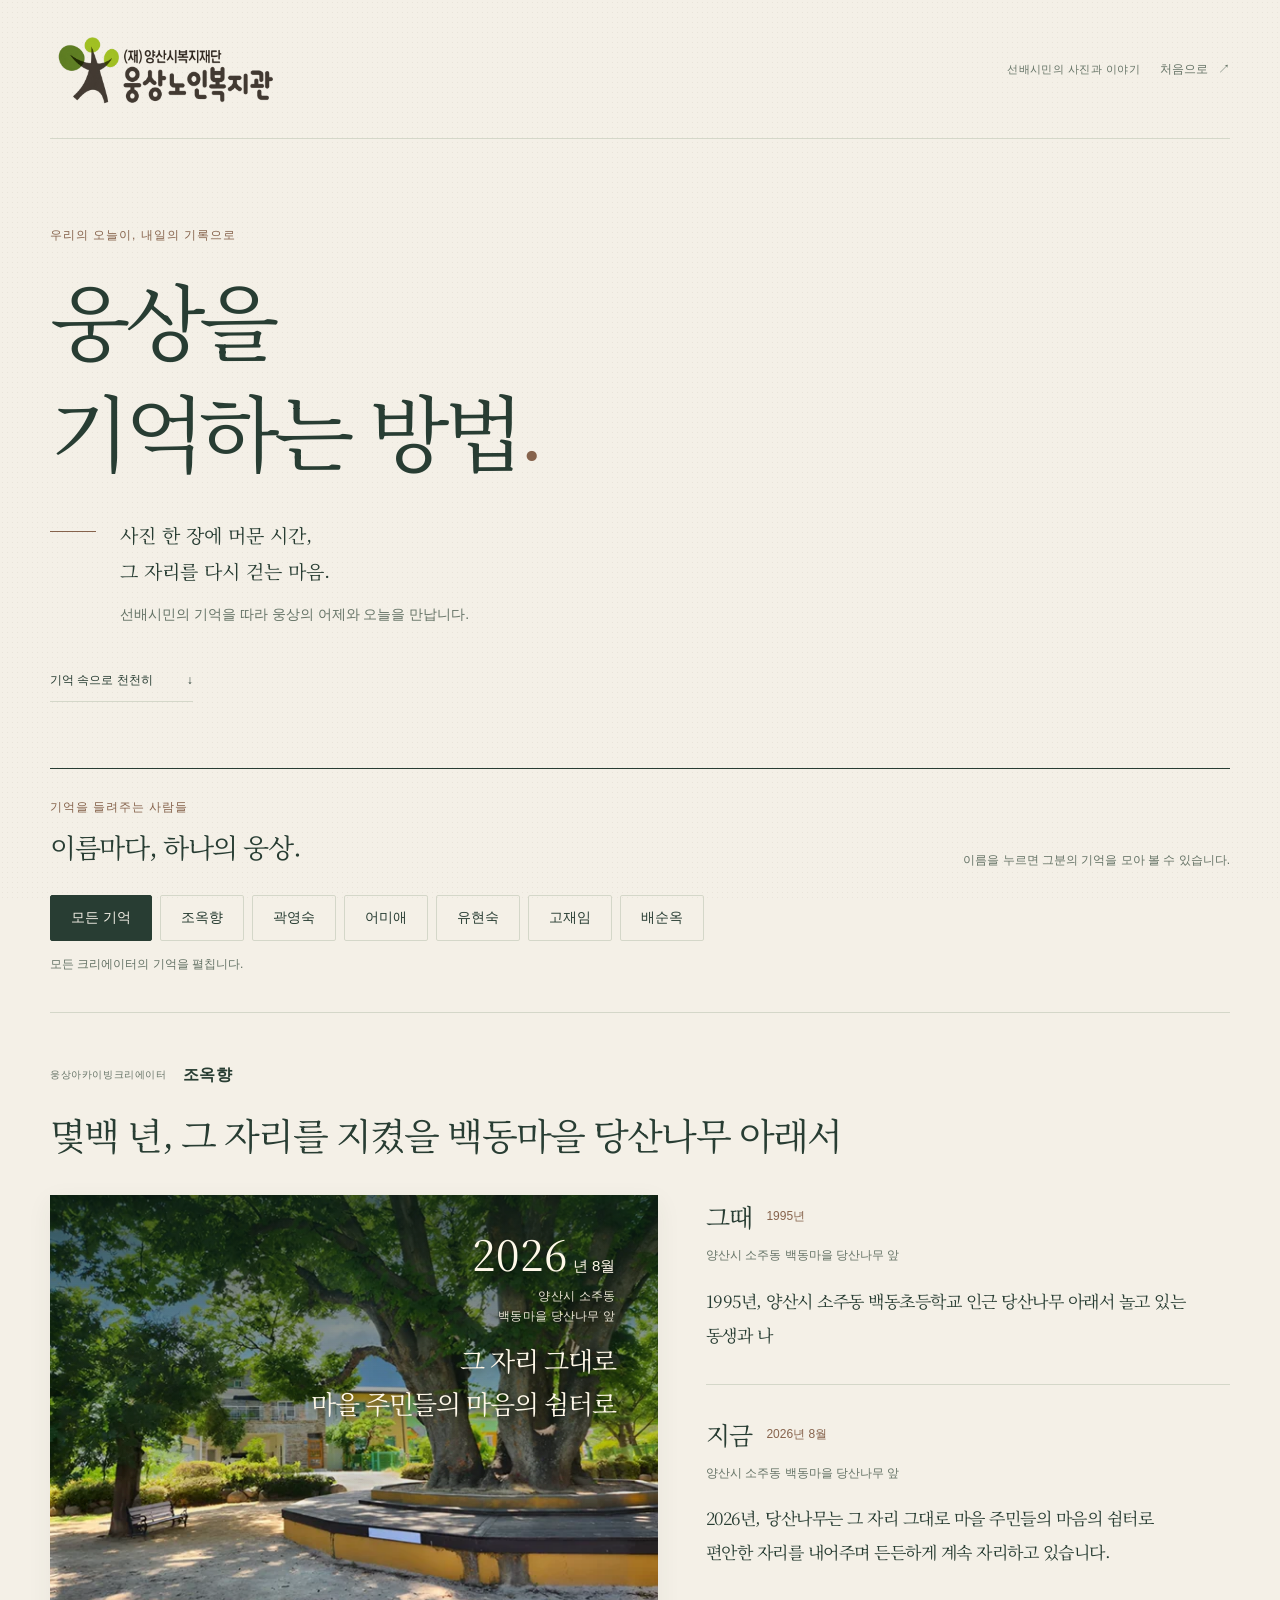
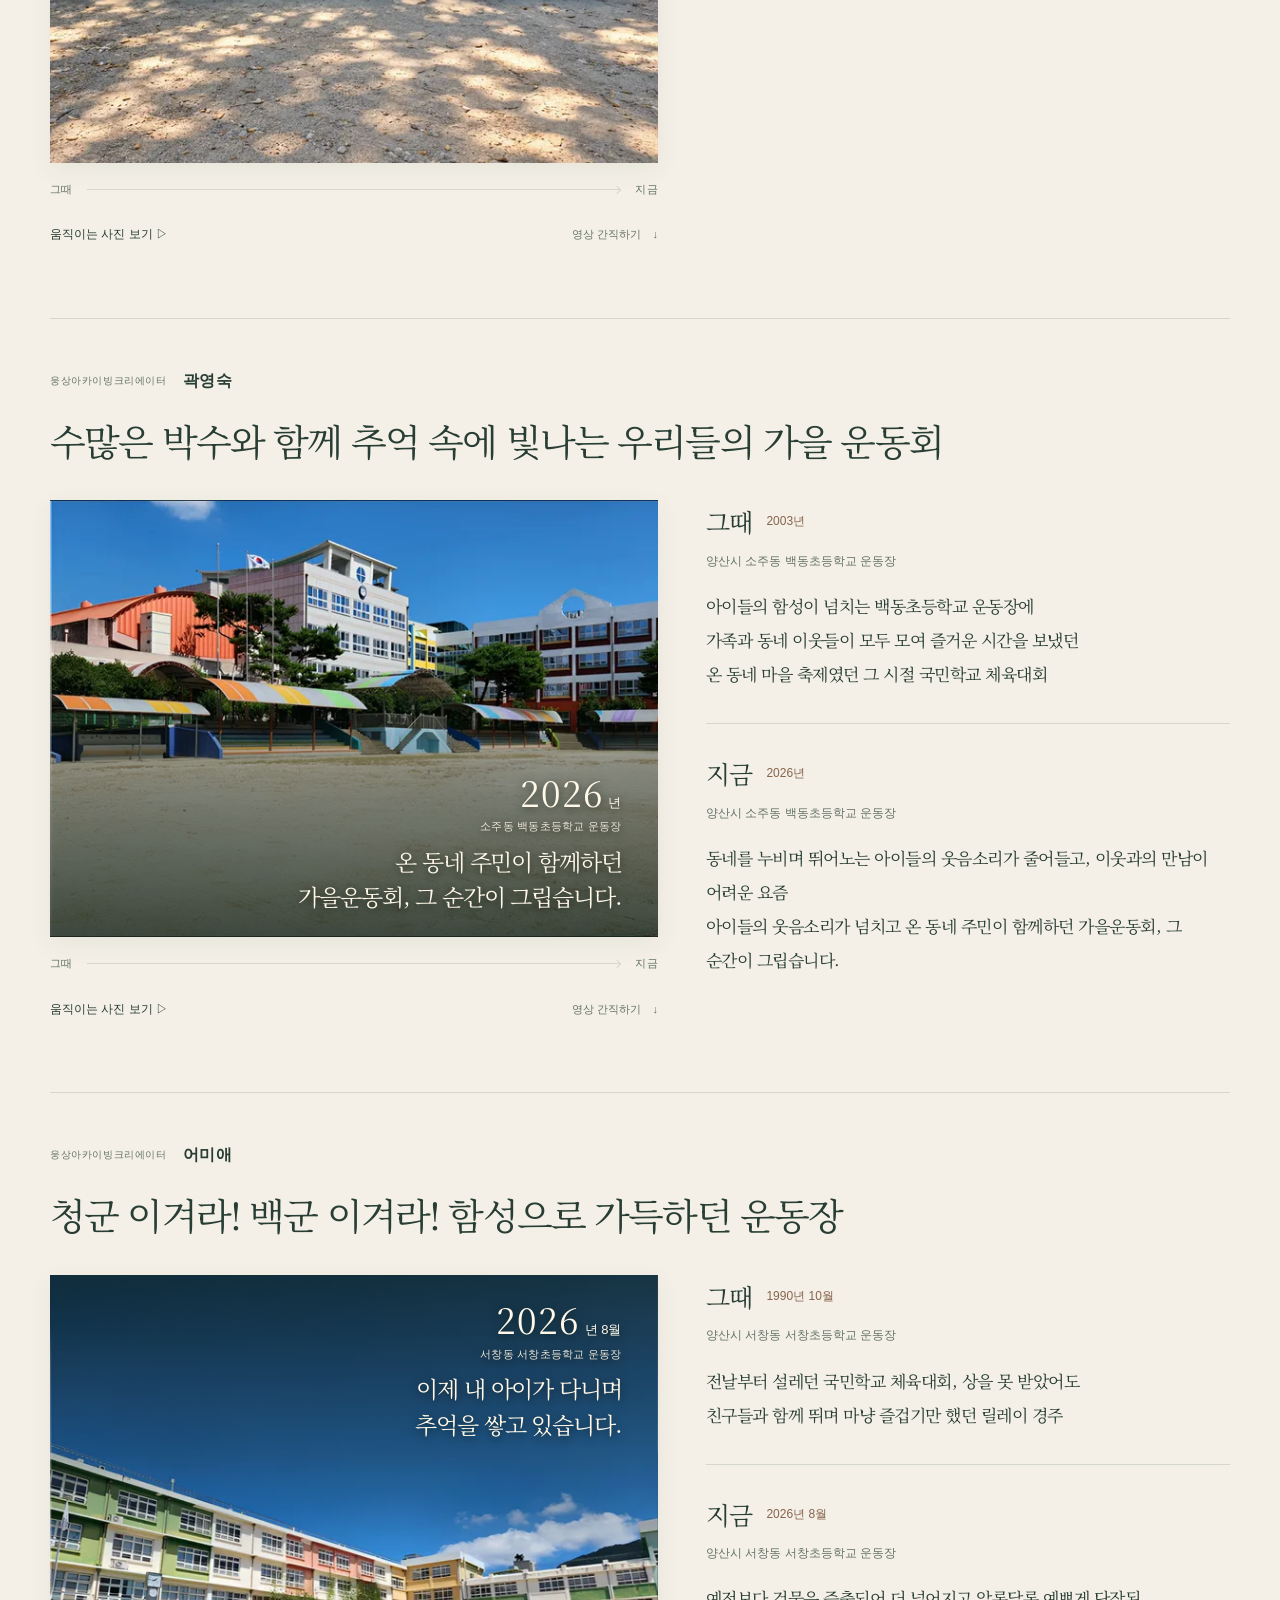
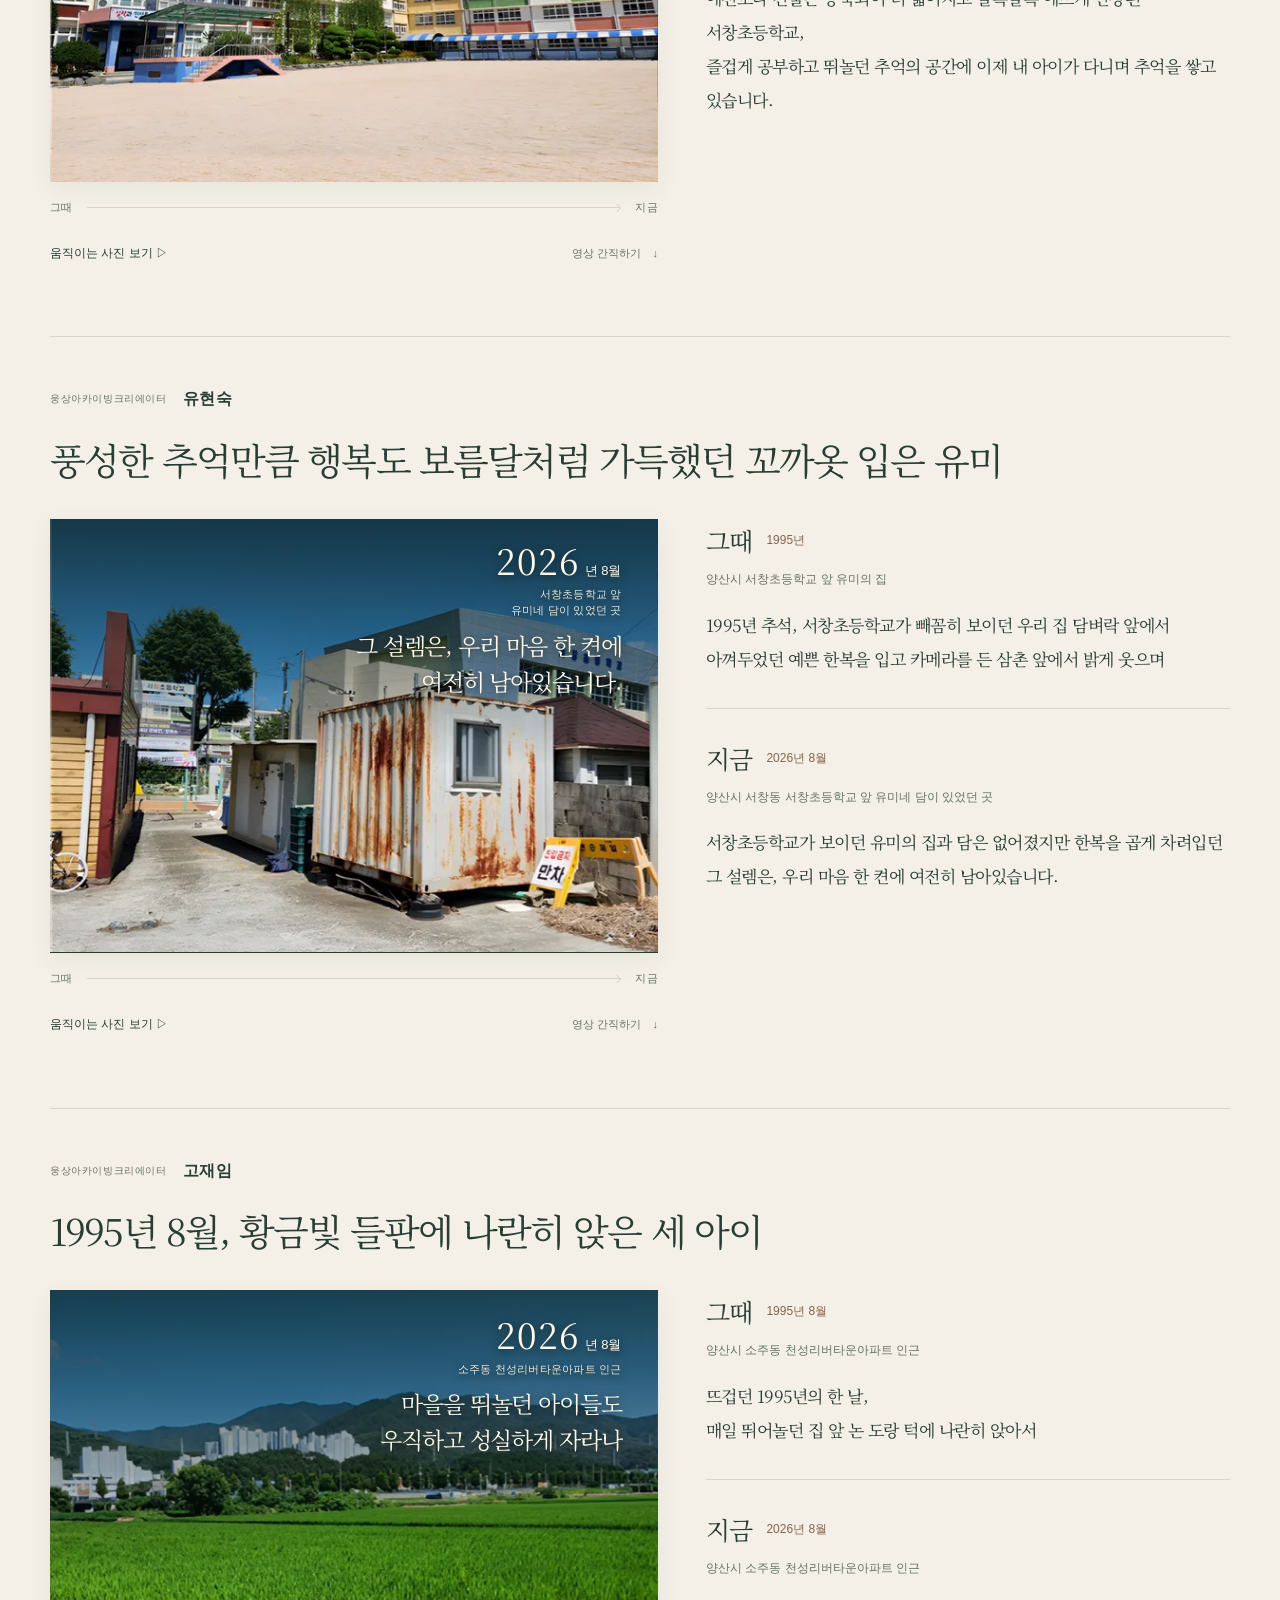
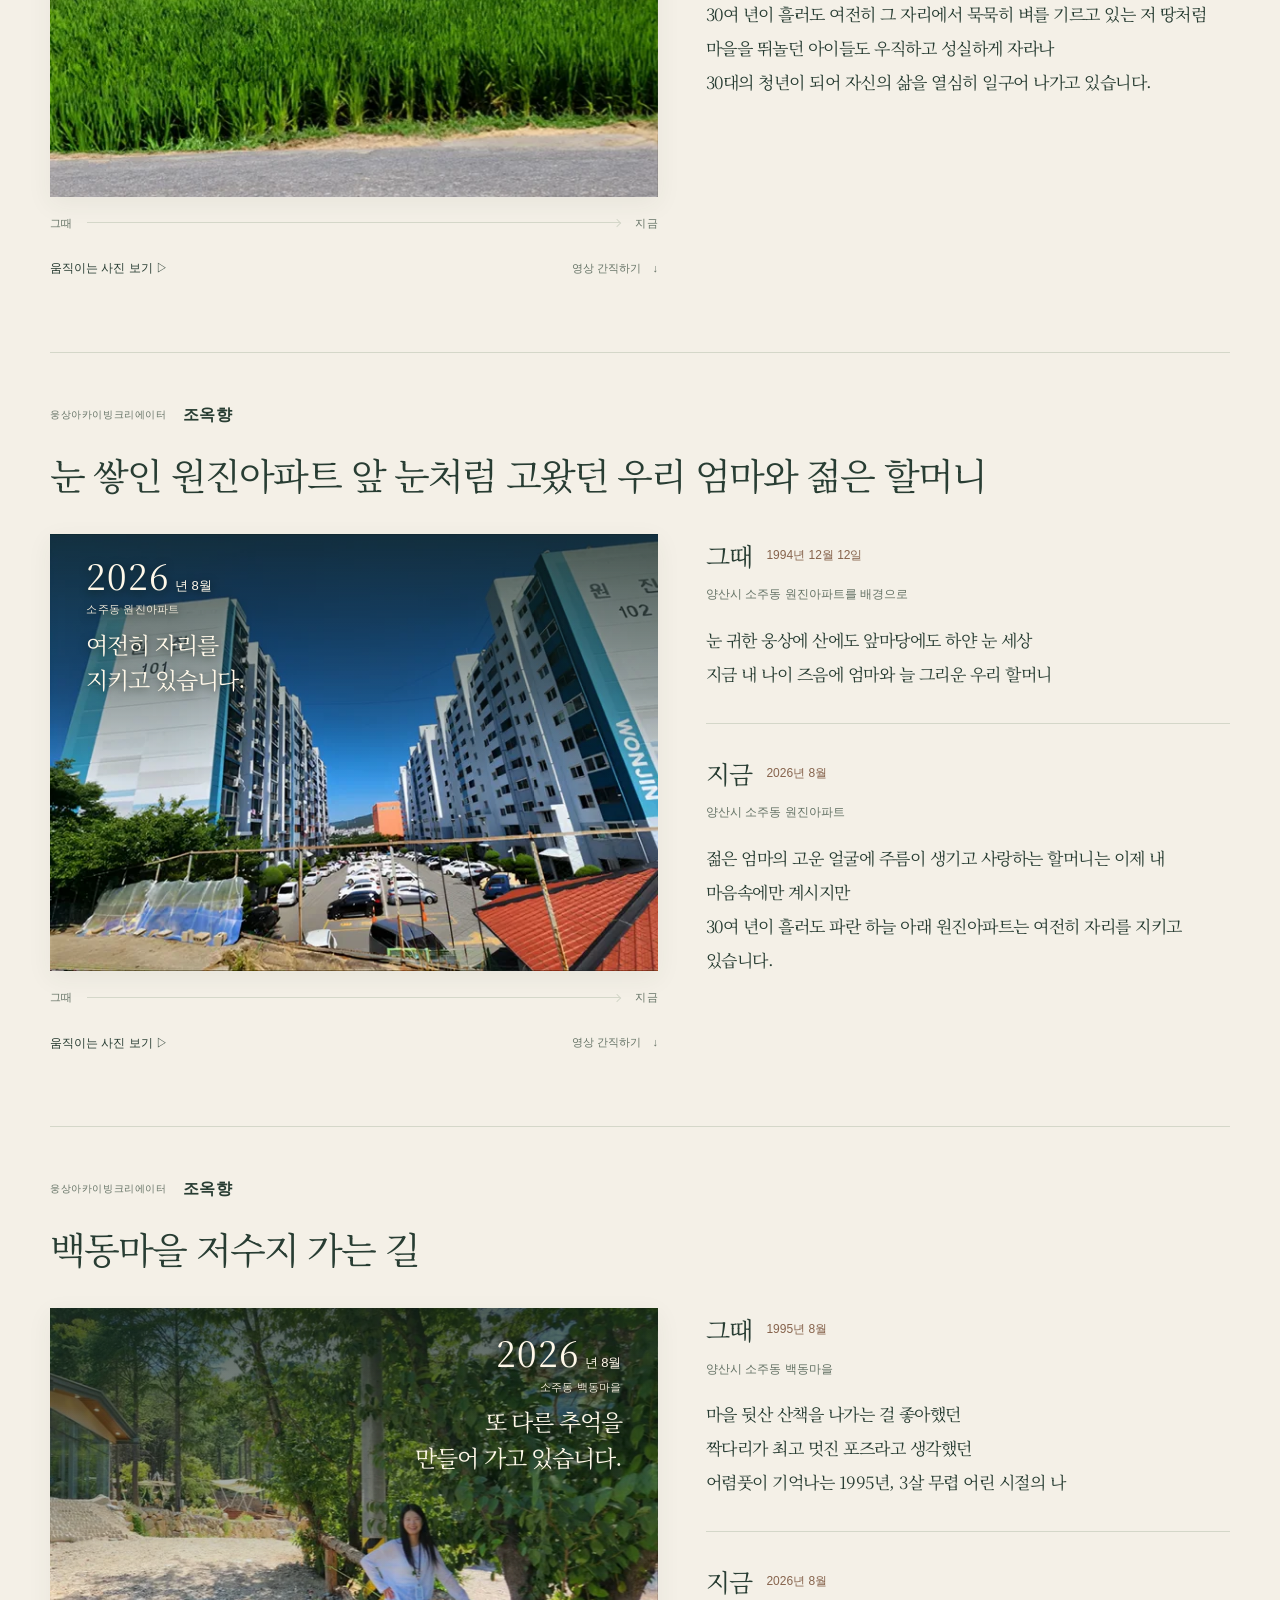
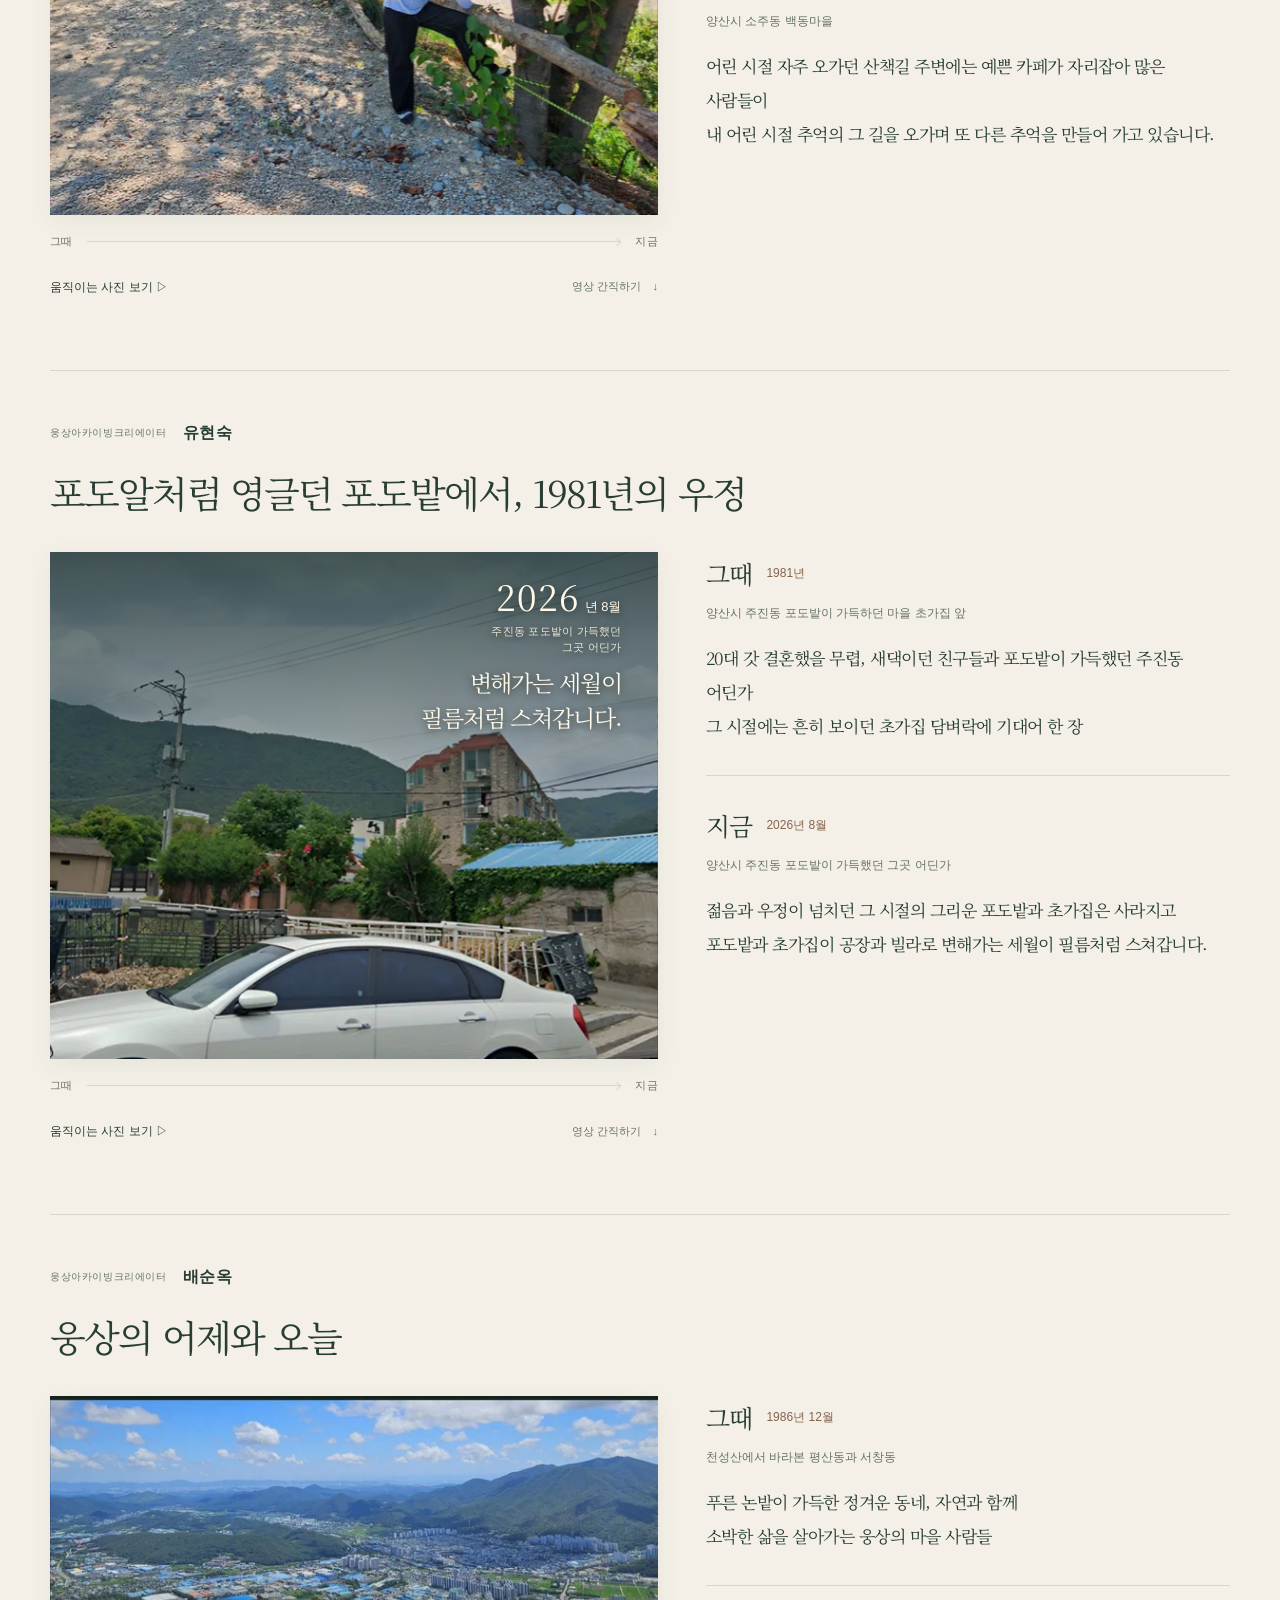
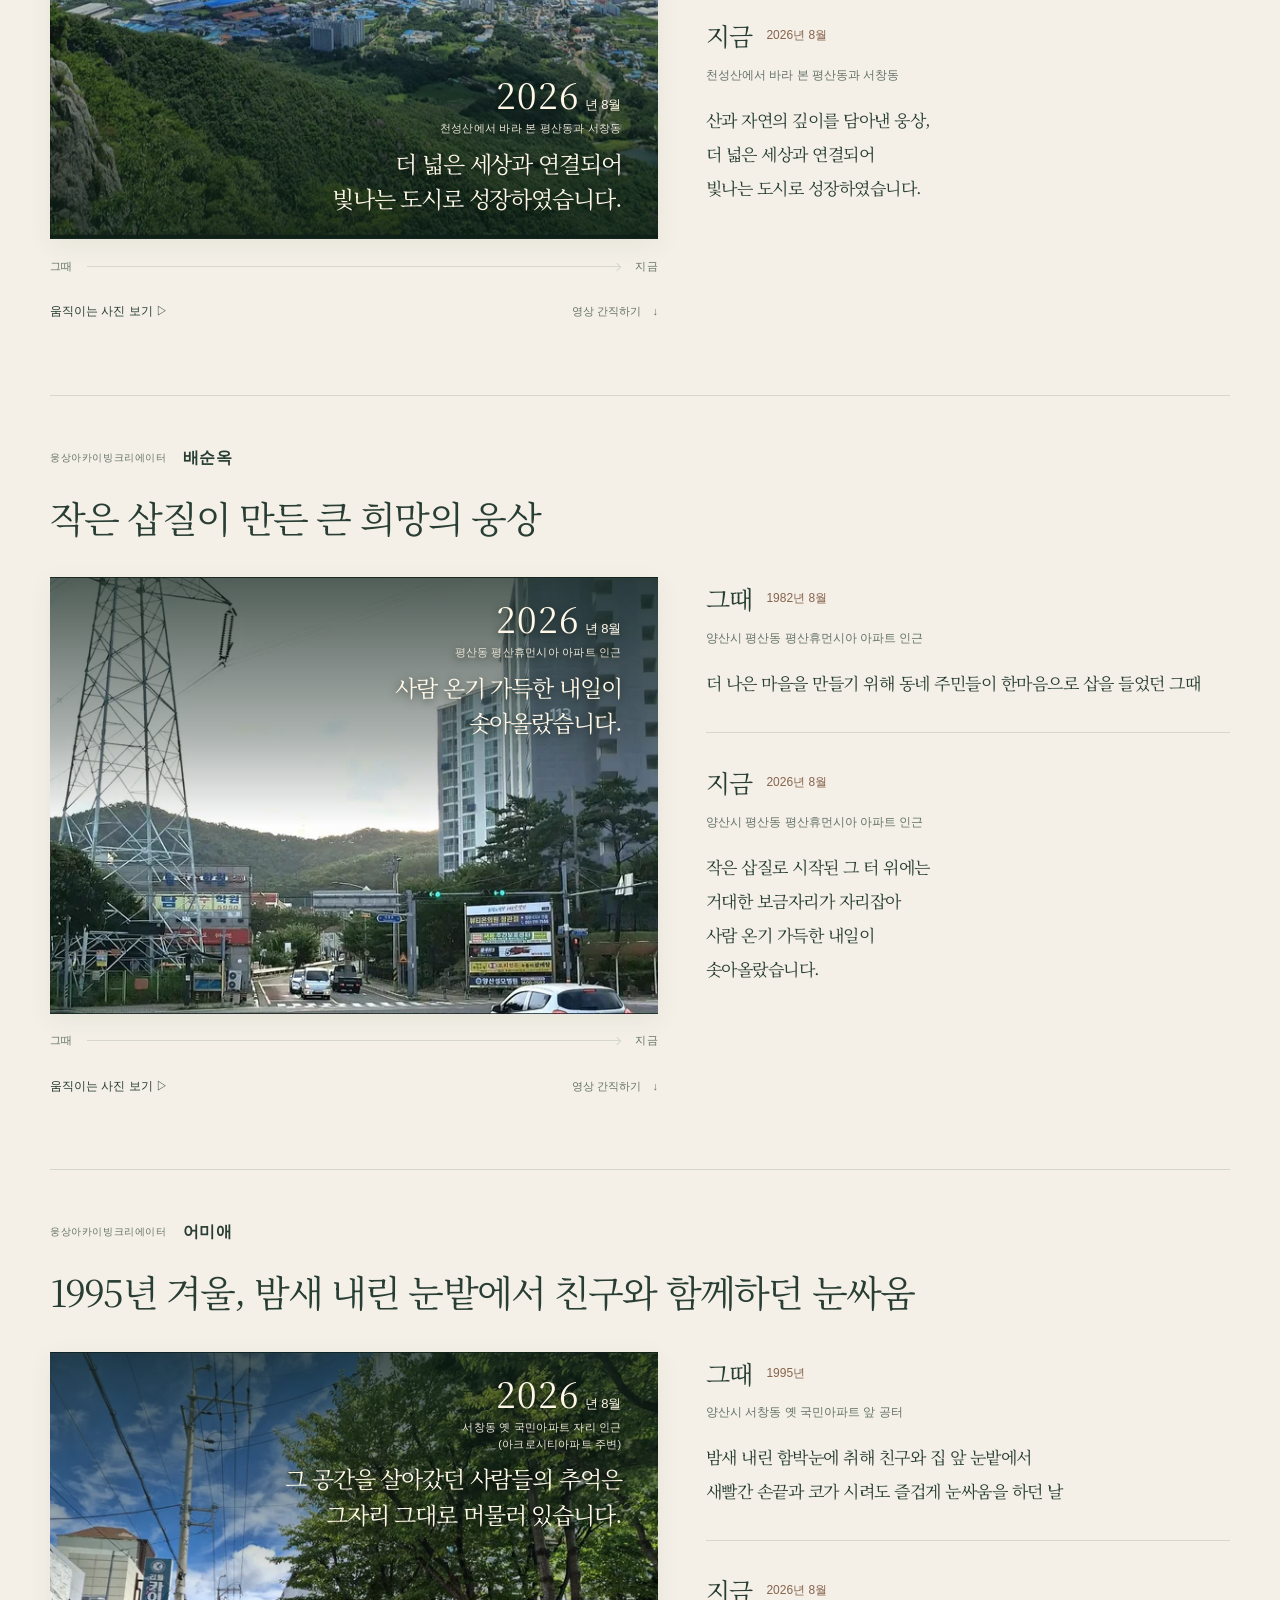
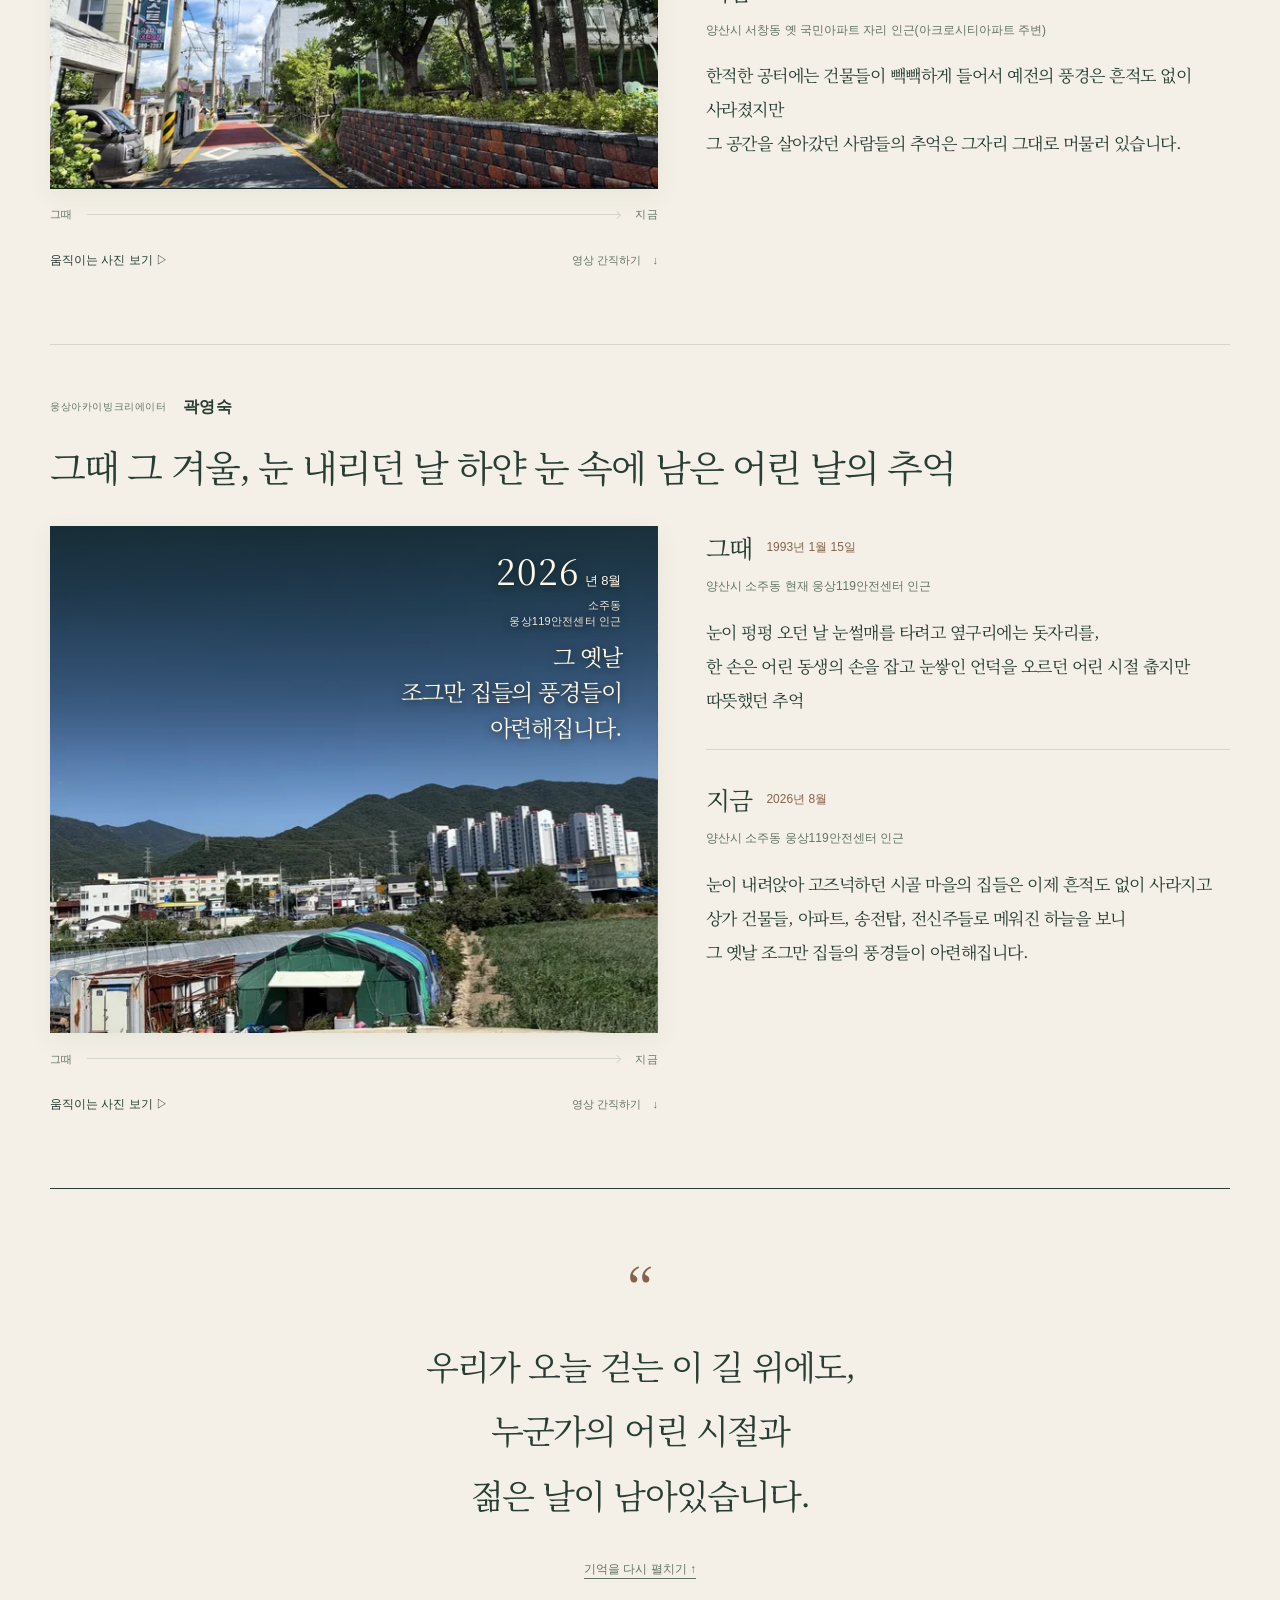
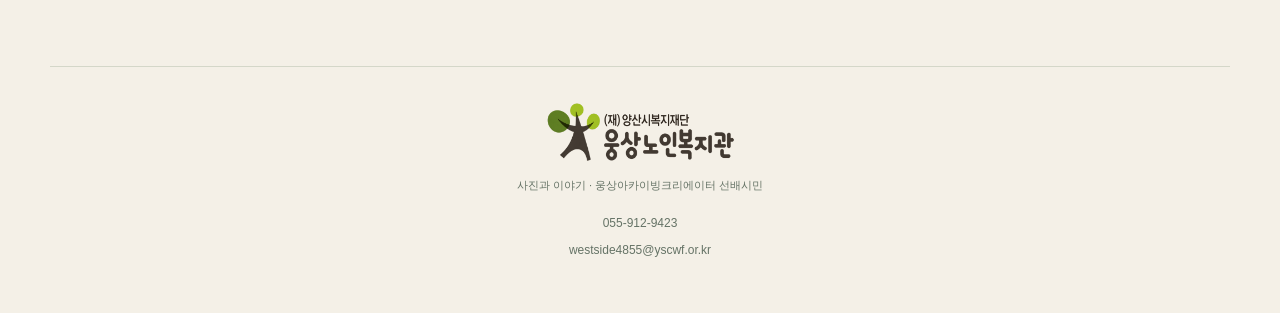
==== commit 2fd14a3a: "Self-host archive serif font for consistent Korean typography" ====
--- a/site/archive/index.html
+++ b/site/archive/index.html
@@ -6,7 +6,8 @@
   <meta name="theme-color" content="#f4f0e7">
   <meta name="description" content="선배시민의 사진과 이야기로 만나는 웅상의 어제와 오늘. 한 사람의 기억이 우리 동네의 기록이 됩니다.">
   <title>웅상을 기억하는 방법 · 선배시민의 사진과 이야기</title>
-  <link rel="stylesheet" href="archive.css?v=welfare-center-2">
+  <link rel="preload" href="archive-serif-0145d997c144.woff2" as="font" type="font/woff2" crossorigin>
+  <link rel="stylesheet" href="archive.css?v=serif-20261008-1-0145d997c144">
   <link rel="stylesheet" href="motion-sample.css?v=motion-all-1">
   <script src="archive.js?v=motion-all-1" defer></script>
   <script src="motion-sample.js?v=motion-all-1" defer></script>
--- a/site/archive/archive.css
+++ b/site/archive/archive.css
@@ -1,4 +1,5 @@
-:root{color-scheme:light;--paper:#f4f0e7;--ink:#283d33;--muted:#657366;--line:#d4d7c9;--accent:#86634c;--serif:'Iowan Old Style','AppleMyungjo','Batang',serif;--sans:-apple-system,BlinkMacSystemFont,'Apple SD Gothic Neo','Malgun Gothic',sans-serif}
+@font-face{font-family:'Ungsang Archive Serif';src:url('archive-serif-0145d997c144.woff2') format('woff2');font-style:normal;font-weight:400;font-display:swap}
+:root{color-scheme:light;--paper:#f4f0e7;--ink:#283d33;--muted:#657366;--line:#d4d7c9;--accent:#86634c;--serif:'Ungsang Archive Serif','AppleMyungjo','Batang',serif;--sans:-apple-system,BlinkMacSystemFont,'Apple SD Gothic Neo','Malgun Gothic',sans-serif}
 *{box-sizing:border-box}html{scroll-behavior:smooth}body{margin:0;background:var(--paper);color:var(--ink);font-family:var(--sans);line-height:1.7}body:before{content:'';position:fixed;inset:0;pointer-events:none;opacity:.1;z-index:-1;background:radial-gradient(#8e8269 .6px,transparent .8px);background-size:5px 5px}a{color:inherit}button{font:inherit;cursor:pointer}button,a{-webkit-tap-highlight-color:transparent}a:focus-visible,button:focus-visible,video:focus-visible{outline:2px solid var(--accent);outline-offset:5px}[hidden]{display:none!important}.skip-link{position:fixed;left:20px;top:-100px;background:var(--ink);color:var(--paper);padding:12px 20px;z-index:10}.skip-link:focus{top:12px}.masthead,main,footer{width:min(1180px,calc(100% - 96px));margin:auto}.masthead{display:flex;justify-content:space-between;align-items:center;gap:20px;padding:30px 0;border-bottom:1px solid var(--line)}.identity{text-decoration:none;font-size:17px;font-weight:700;letter-spacing:-.05em}.masthead>span{font-size:11px;color:var(--muted);letter-spacing:.04em}.prologue{padding:86px 0 66px;position:relative}.eyebrow{margin:0 0 18px;font-size:12px;letter-spacing:.08em;color:var(--accent)}h1{font-family:var(--serif);font-size:clamp(48px,6.5vw,86px);font-weight:400;line-height:1.33;letter-spacing:-.065em;margin:0;word-break:keep-all}.period{color:var(--accent)}.introduction{display:flex;gap:24px;margin:32px 0 38px;align-items:flex-start}.rule{height:1px;width:46px;background:var(--accent);margin-top:14px}.introduction p{margin:0;font-family:var(--serif);font-size:19px;line-height:1.9;word-break:keep-all}.introduction p>span{display:block;color:var(--muted);font-family:var(--sans);font-size:14px;margin-top:12px}.enter{display:inline-flex;align-items:center;gap:34px;font-size:12px;text-decoration:none;border-bottom:1px solid var(--line);padding:0 0 10px}.mobile-break{display:none}.collection{scroll-margin-top:26px}.collection-heading{display:flex;align-items:end;justify-content:space-between;gap:24px;border-top:1px solid var(--ink);padding-top:28px}.collection-heading .eyebrow{margin-bottom:7px}.collection-heading h2{font-family:var(--serif);font-size:27px;font-weight:400;margin:0;letter-spacing:-.05em}.collection-heading>p{font-size:12px;color:var(--muted);margin:0}.creator-nav{display:flex;flex-wrap:wrap;gap:8px;margin:25px 0 13px}.creator-nav button{border:1px solid var(--line);border-radius:2px;background:transparent;color:var(--ink);padding:10px 20px;min-height:44px;font-size:14px;transition:background .2s,color .2s}.creator-nav button:hover{border-color:var(--ink)}.creator-nav button.selected{background:var(--ink);border-color:var(--ink);color:var(--paper)}.selection-status{color:var(--muted);font-size:12px;margin:0 0 38px}.archive-work{border-top:1px solid var(--line);padding:48px 0 64px;scroll-margin-top:24px}.creator{display:flex;align-items:center;gap:16px;margin:0 0 17px}.creator>span{font-size:10px;letter-spacing:.06em;color:var(--muted)}.creator strong{font-size:16px;font-weight:600;letter-spacing:.05em}.work-heading h2{font-family:var(--serif);font-size:clamp(26px,3vw,37px);font-weight:400;line-height:1.6;letter-spacing:-.05em;margin:0 0 30px;max-width:1000px;word-break:keep-all;overflow-wrap:anywhere}.work-body{display:grid;grid-template-columns:minmax(0,1.16fr) minmax(0,1fr);gap:48px;align-items:start}figure{margin:0;min-width:0}video{display:block;width:100%;height:auto;background:#1c3027;box-shadow:0 7px 24px #283d3310}figcaption{display:flex;align-items:center;gap:15px;font-size:11px;letter-spacing:.02em;color:var(--muted);margin:17px 0}.time-thread{height:1px;background:var(--line);flex:1;position:relative}.time-thread:after{content:'';position:absolute;right:0;top:-2px;width:5px;height:5px;border-top:1px solid var(--line);border-right:1px solid var(--line);transform:rotate(45deg)}.film-actions{display:flex;justify-content:space-between;align-items:center;gap:12px;margin-top:4px;font-size:11px;color:var(--muted)}.film-actions button{font-size:12px;border:0;background:transparent;padding:9px 0;color:var(--ink)}.film-actions a{text-decoration:none;padding:9px 0}.film-actions span{margin-left:8px}.memories{min-width:0}.moment+.moment{margin-top:32px;padding-top:28px;border-top:1px solid var(--line)}.moment-heading{display:flex;flex-wrap:wrap;align-items:center;gap:15px}.moment-heading>span{font-family:var(--serif);font-size:25px;letter-spacing:-.05em}.moment-heading time{font-size:12px;color:var(--accent);font-variant-numeric:tabular-nums}.place{font-size:12px;color:var(--muted);margin:8px 0 18px;word-break:keep-all;overflow-wrap:anywhere}.story{font-family:var(--serif);font-size:17px;line-height:2;letter-spacing:-.03em;white-space:pre-line;word-break:keep-all;overflow-wrap:anywhere;margin:0}.epilogue{border-top:1px solid var(--ink);padding:70px 0 85px;text-align:center}.epilogue>span{font-family:var(--serif);font-size:62px;color:var(--accent);line-height:1}.epilogue p{font-family:var(--serif);font-size:clamp(24px,3vw,34px);line-height:1.9;letter-spacing:-.055em;margin:10px 0 26px;word-break:keep-all}.epilogue a{font-size:12px;color:var(--muted);text-underline-offset:5px}footer{display:flex;justify-content:space-between;gap:30px;padding:30px 0 50px;border-top:1px solid var(--line);font-size:12px}footer strong{font-size:15px;font-weight:550}footer p{font-size:11px;color:var(--muted);margin-bottom:0}address{font-style:normal;text-align:right}address a{display:block;text-decoration:none;color:var(--muted);padding:3px 0;overflow-wrap:anywhere}
 @media(max-width:900px){.masthead,main,footer{width:calc(100% - 48px)}.work-body{gap:30px;grid-template-columns:minmax(0,1fr) minmax(0,1fr)}.story{font-size:16px}.collection-heading{align-items:start;flex-direction:column;gap:12px}.prologue{padding-top:60px}}
 @media(max-width:680px){.masthead,main,footer{width:calc(100% - 40px)}.masthead{padding:22px 0}.masthead>span{font-size:9px;max-width:125px;text-align:right}.identity{font-size:15px}.prologue{padding:52px 0 45px}h1{font-size:49px}.eyebrow{font-size:11px}.introduction{gap:16px;margin-top:25px}.rule{width:24px;flex-shrink:0}.introduction p{font-size:18px}.introduction p>span{font-size:13px}.mobile-break{display:block}.collection-heading h2{font-size:25px}.collection-heading>p{font-size:11px}.creator-nav{gap:7px;margin-top:20px}.creator-nav button{padding:9px 15px;font-size:13px}.selection-status{margin-bottom:25px}.archive-work{padding:30px 0 45px}.creator{gap:12px;margin-bottom:14px}.creator>span{font-size:9px}.creator strong{font-size:15px}.work-heading h2{font-size:27px;line-height:1.55;margin-bottom:24px}.work-body{grid-template-columns:1fr;gap:30px}.story{font-size:17px;line-height:1.95}.moment-heading>span{font-size:23px}.moment+.moment{margin-top:26px;padding-top:24px}.place{font-size:12px;margin-bottom:14px}.epilogue{padding:50px 0 55px}.epilogue p{font-size:24px}footer{flex-direction:column;gap:16px;padding-bottom:35px}address{text-align:left}}
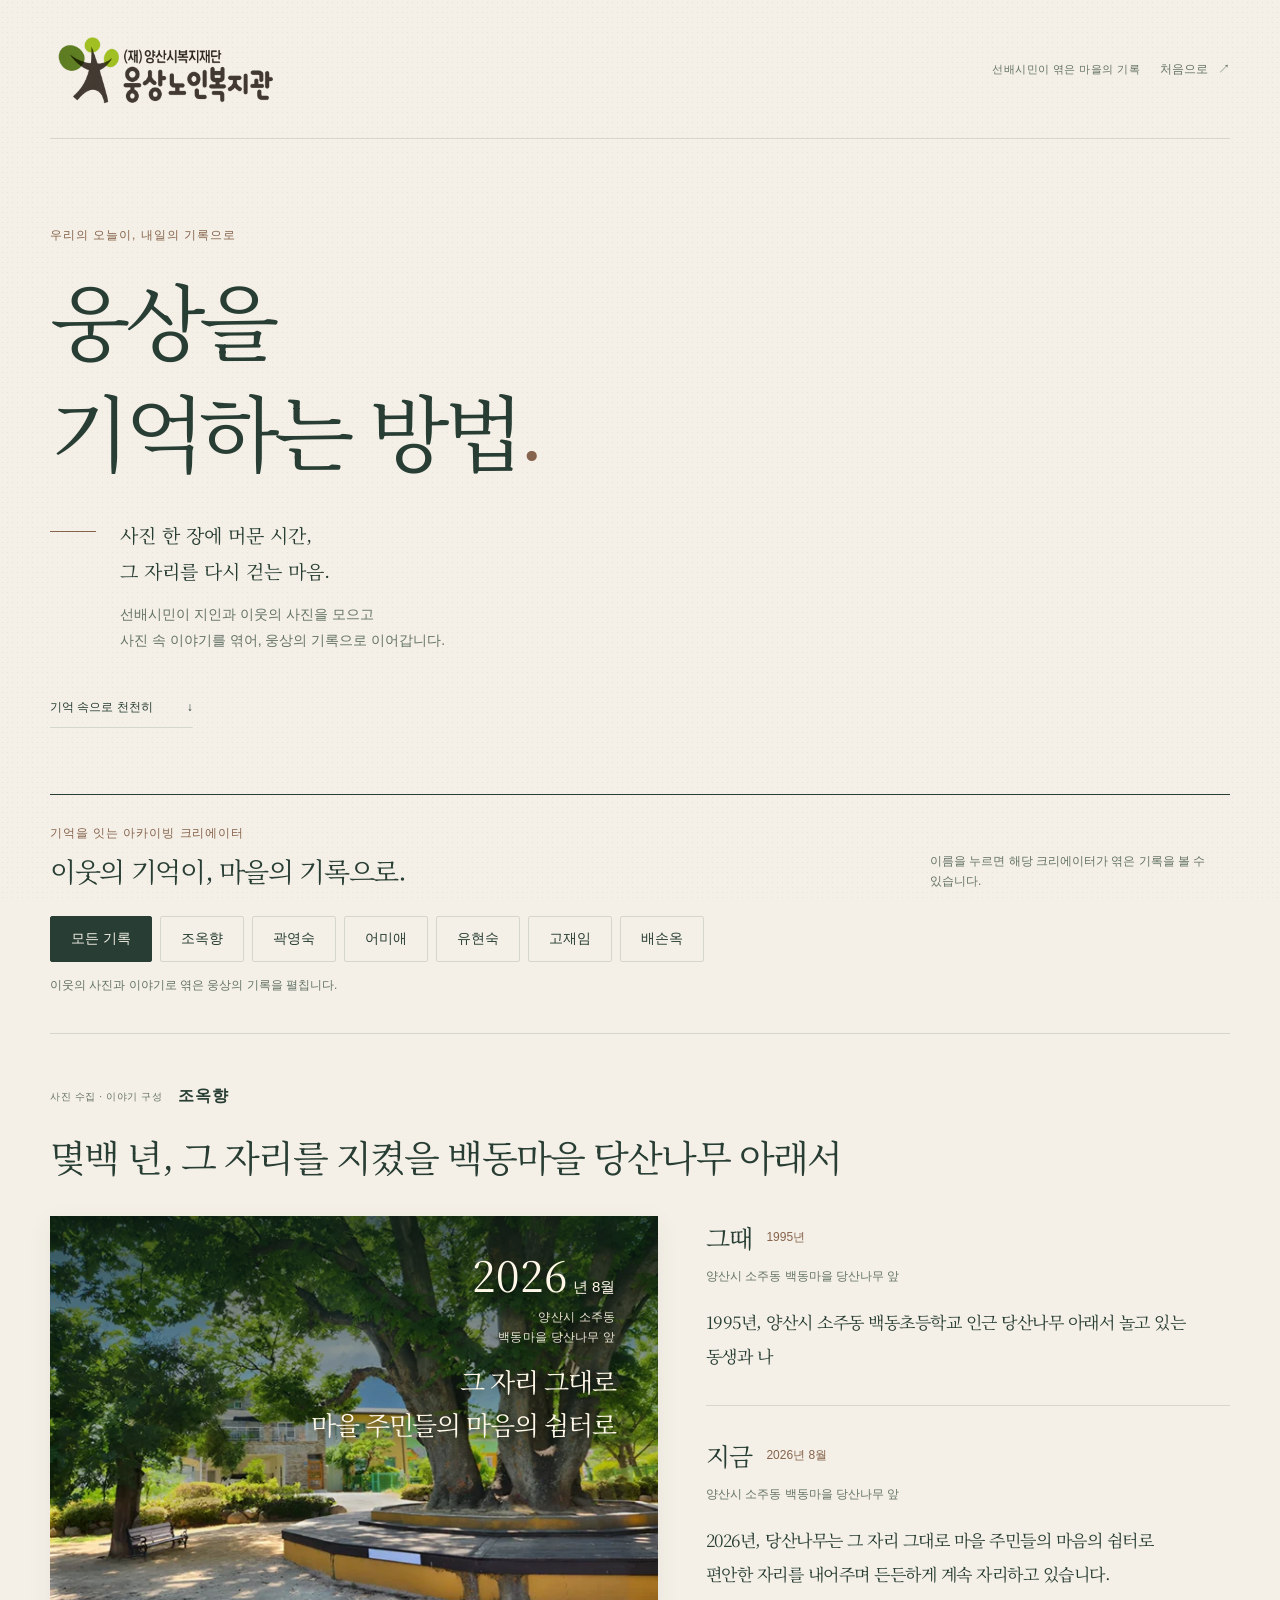
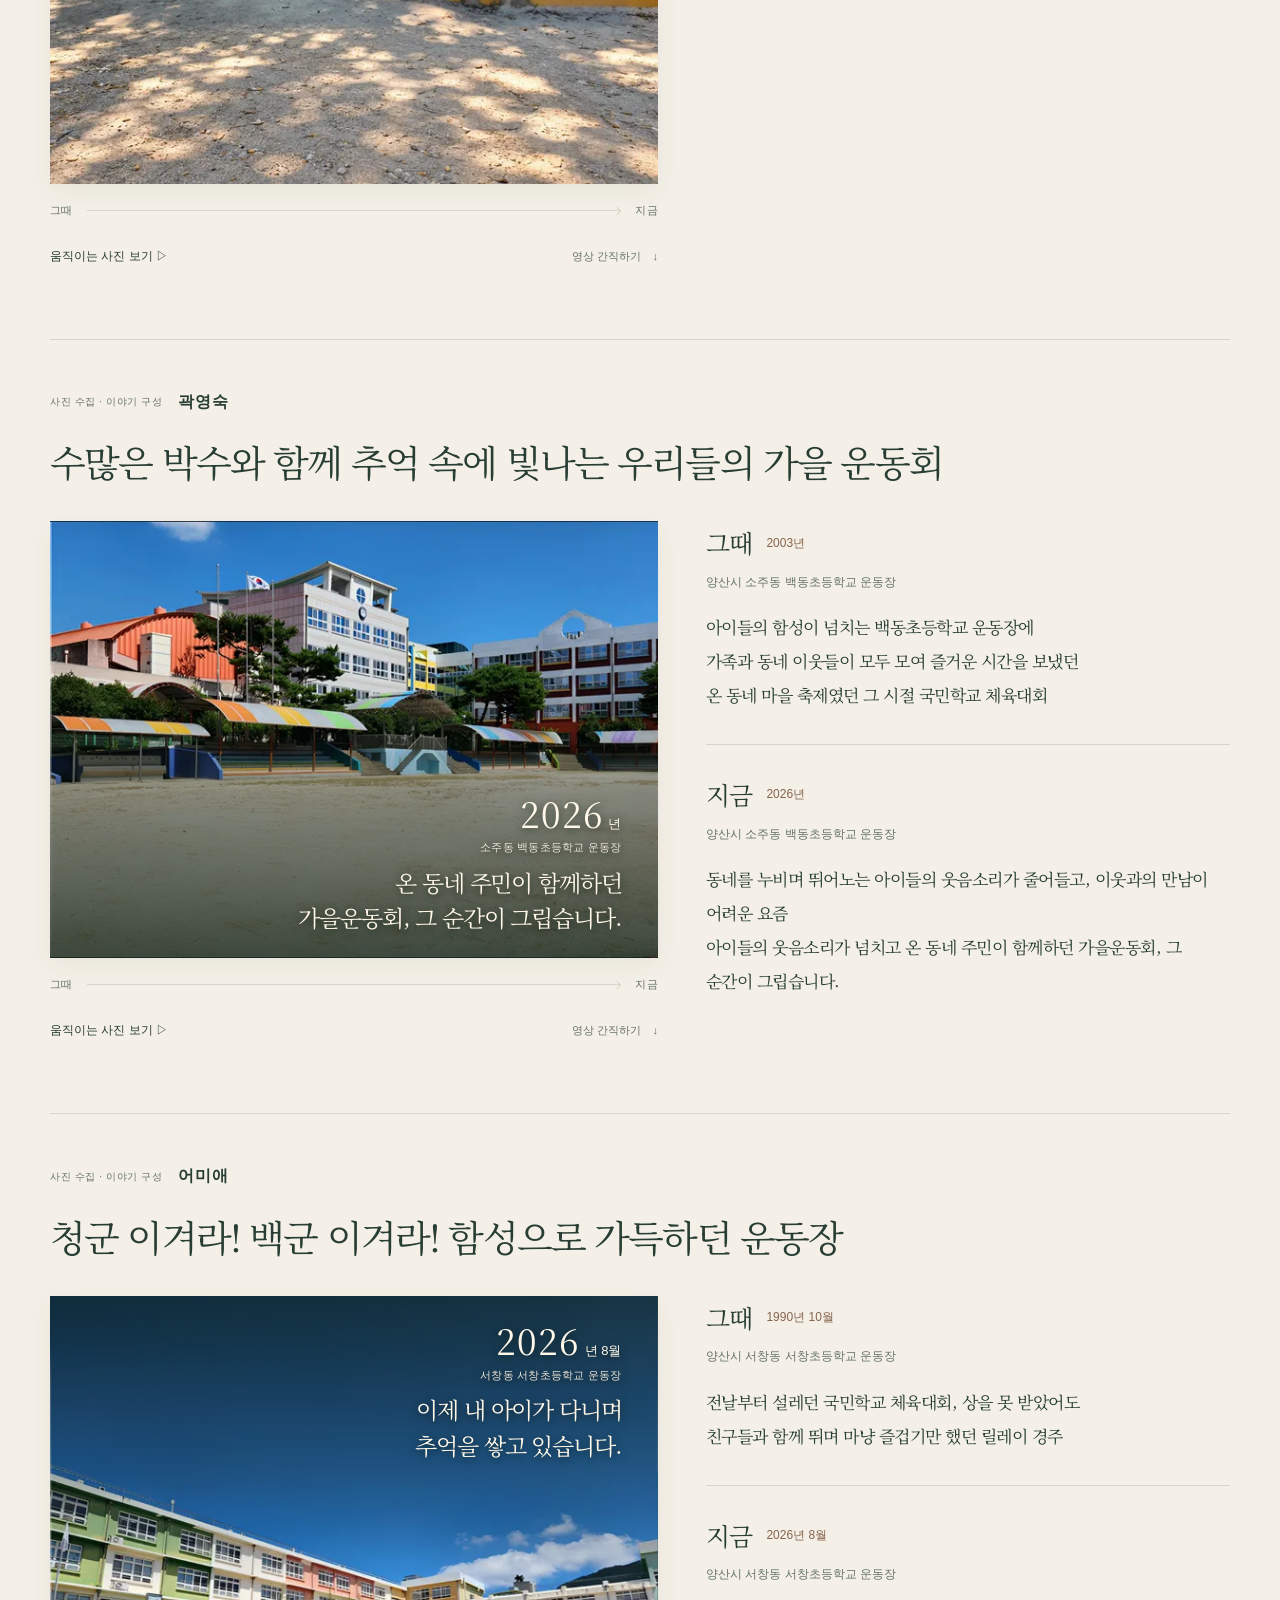
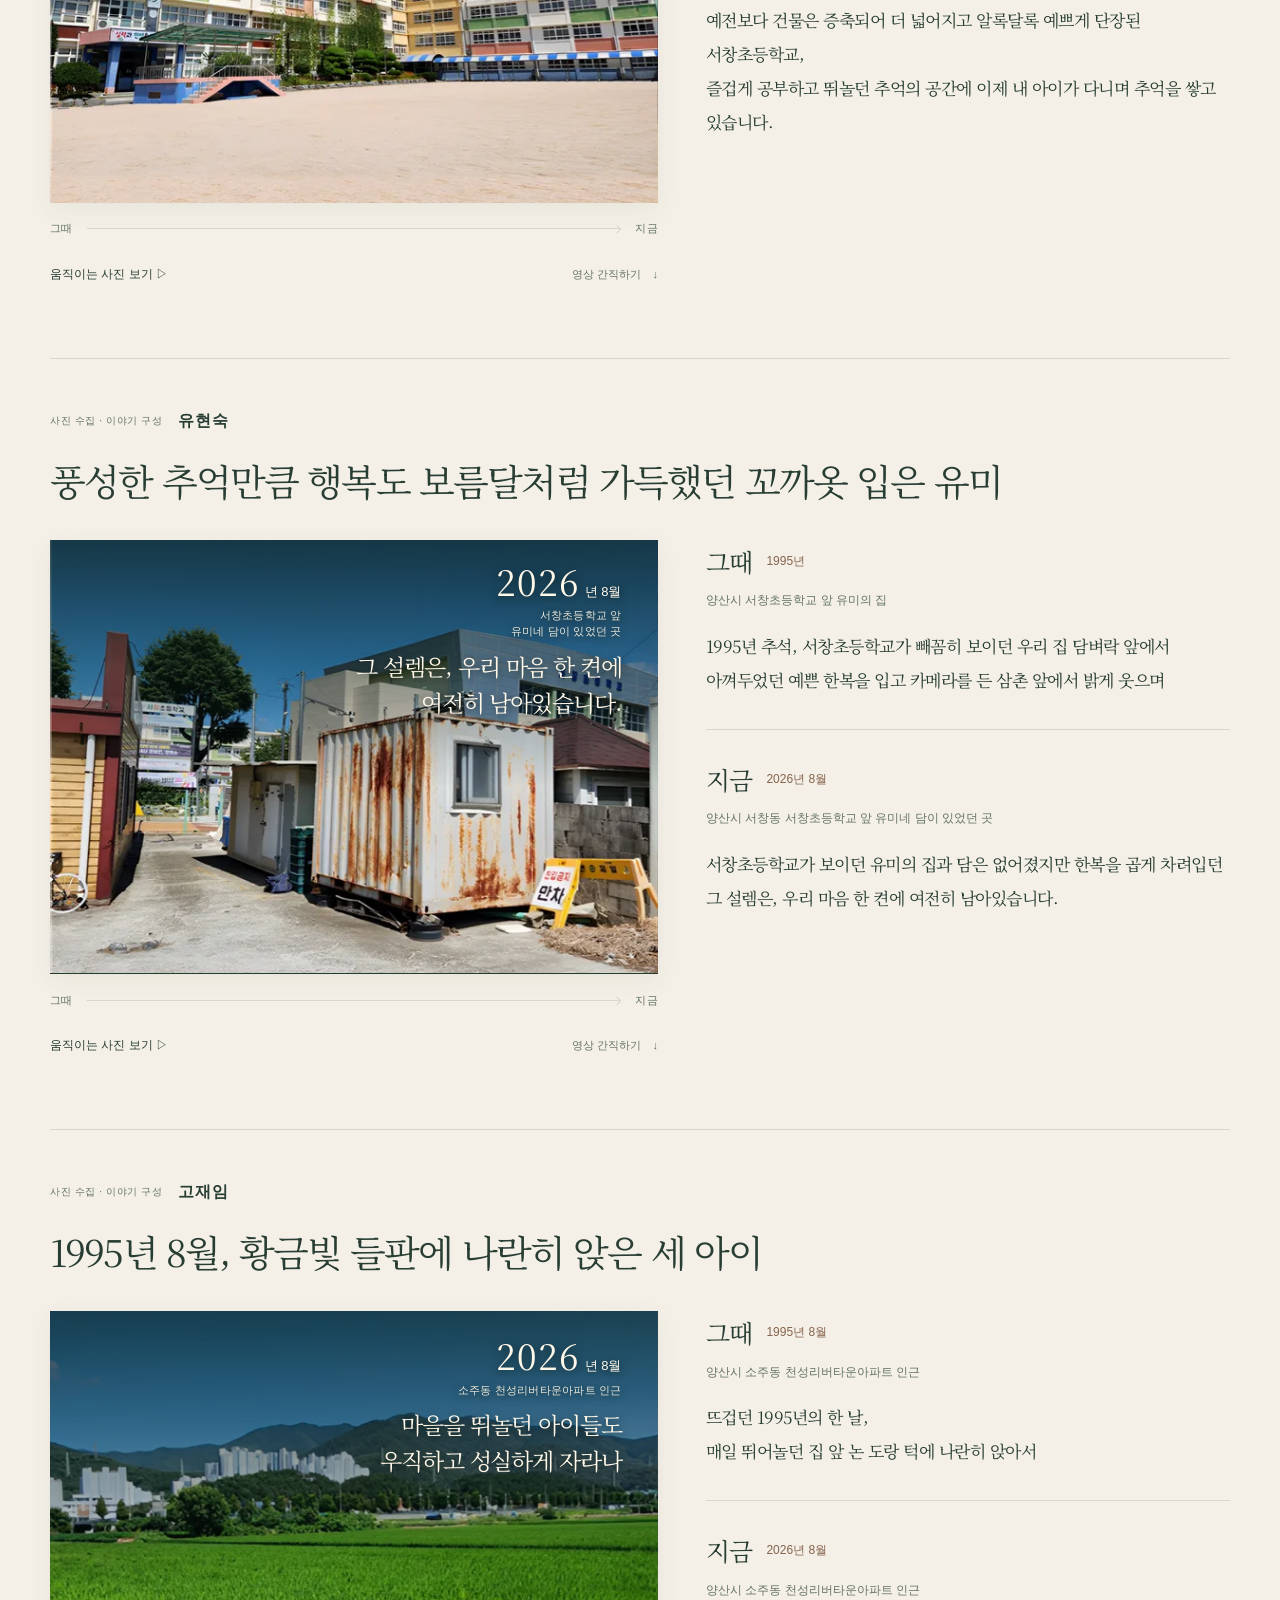
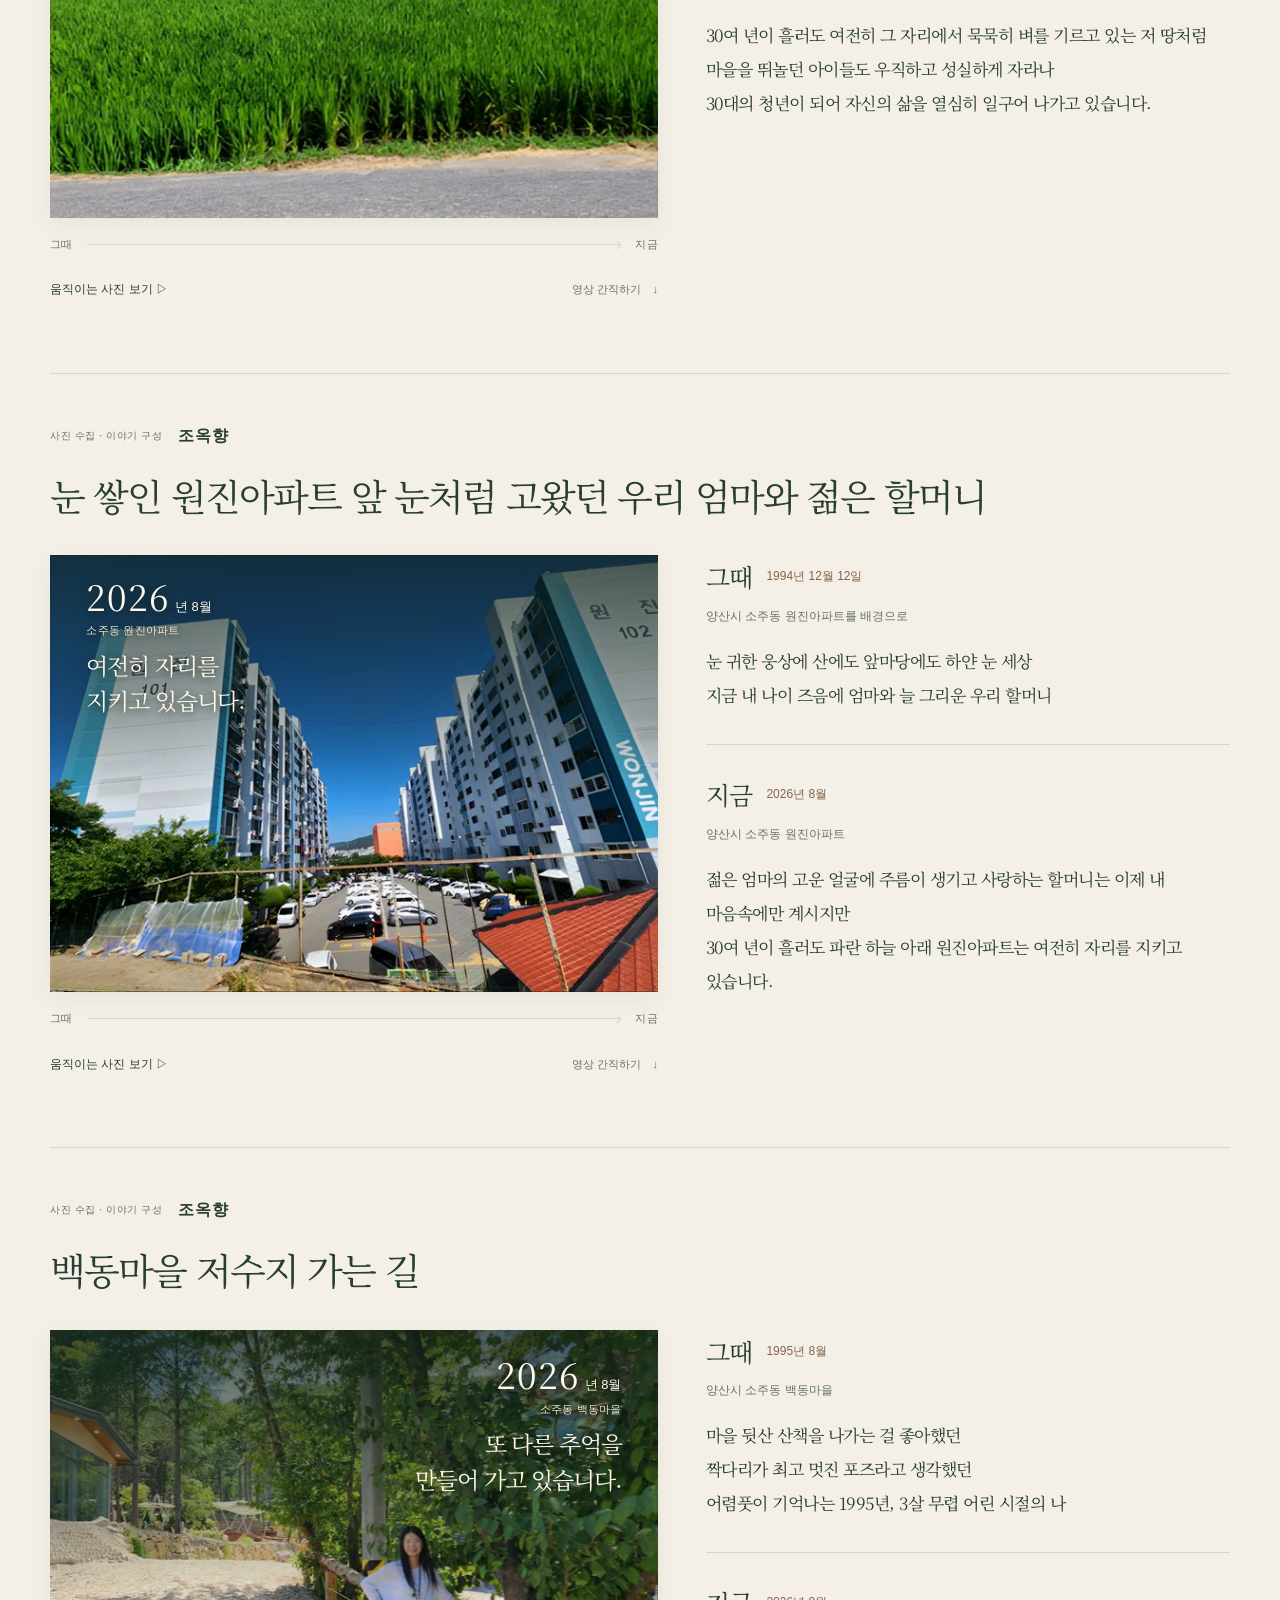
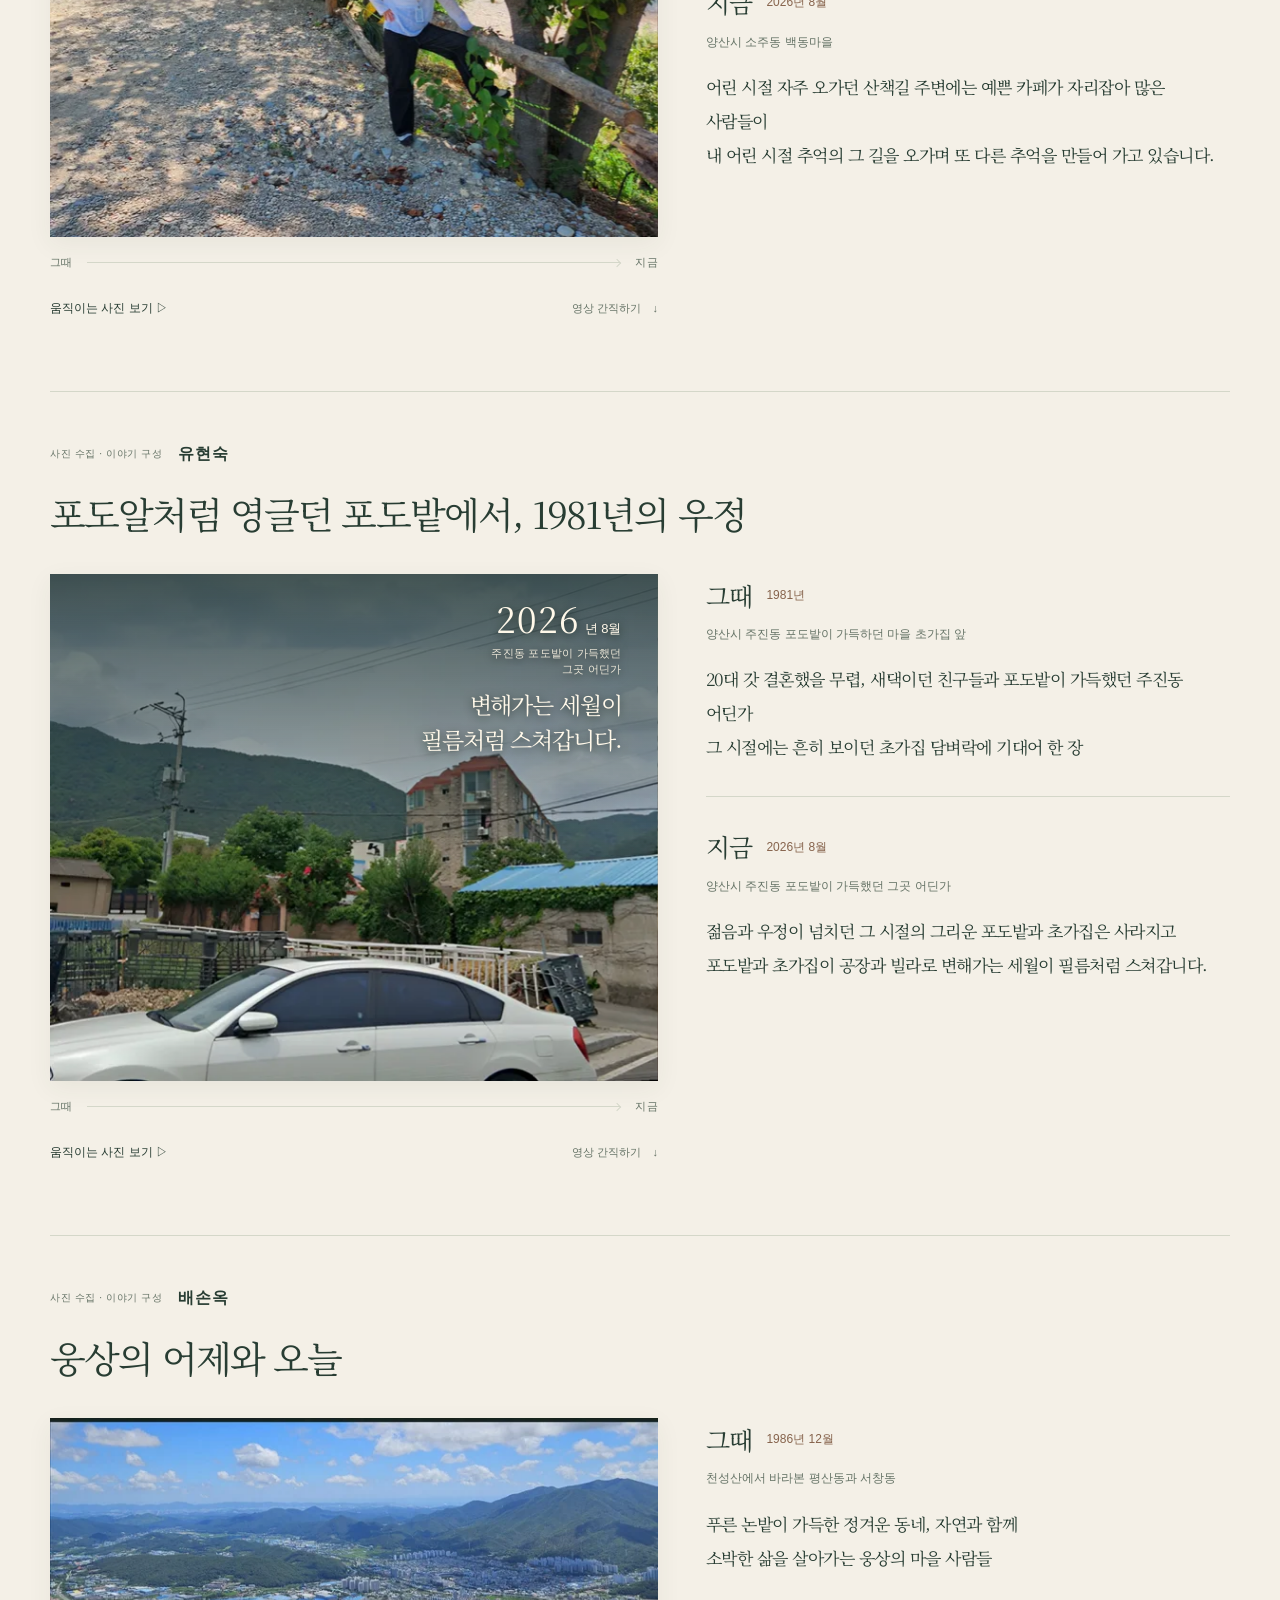
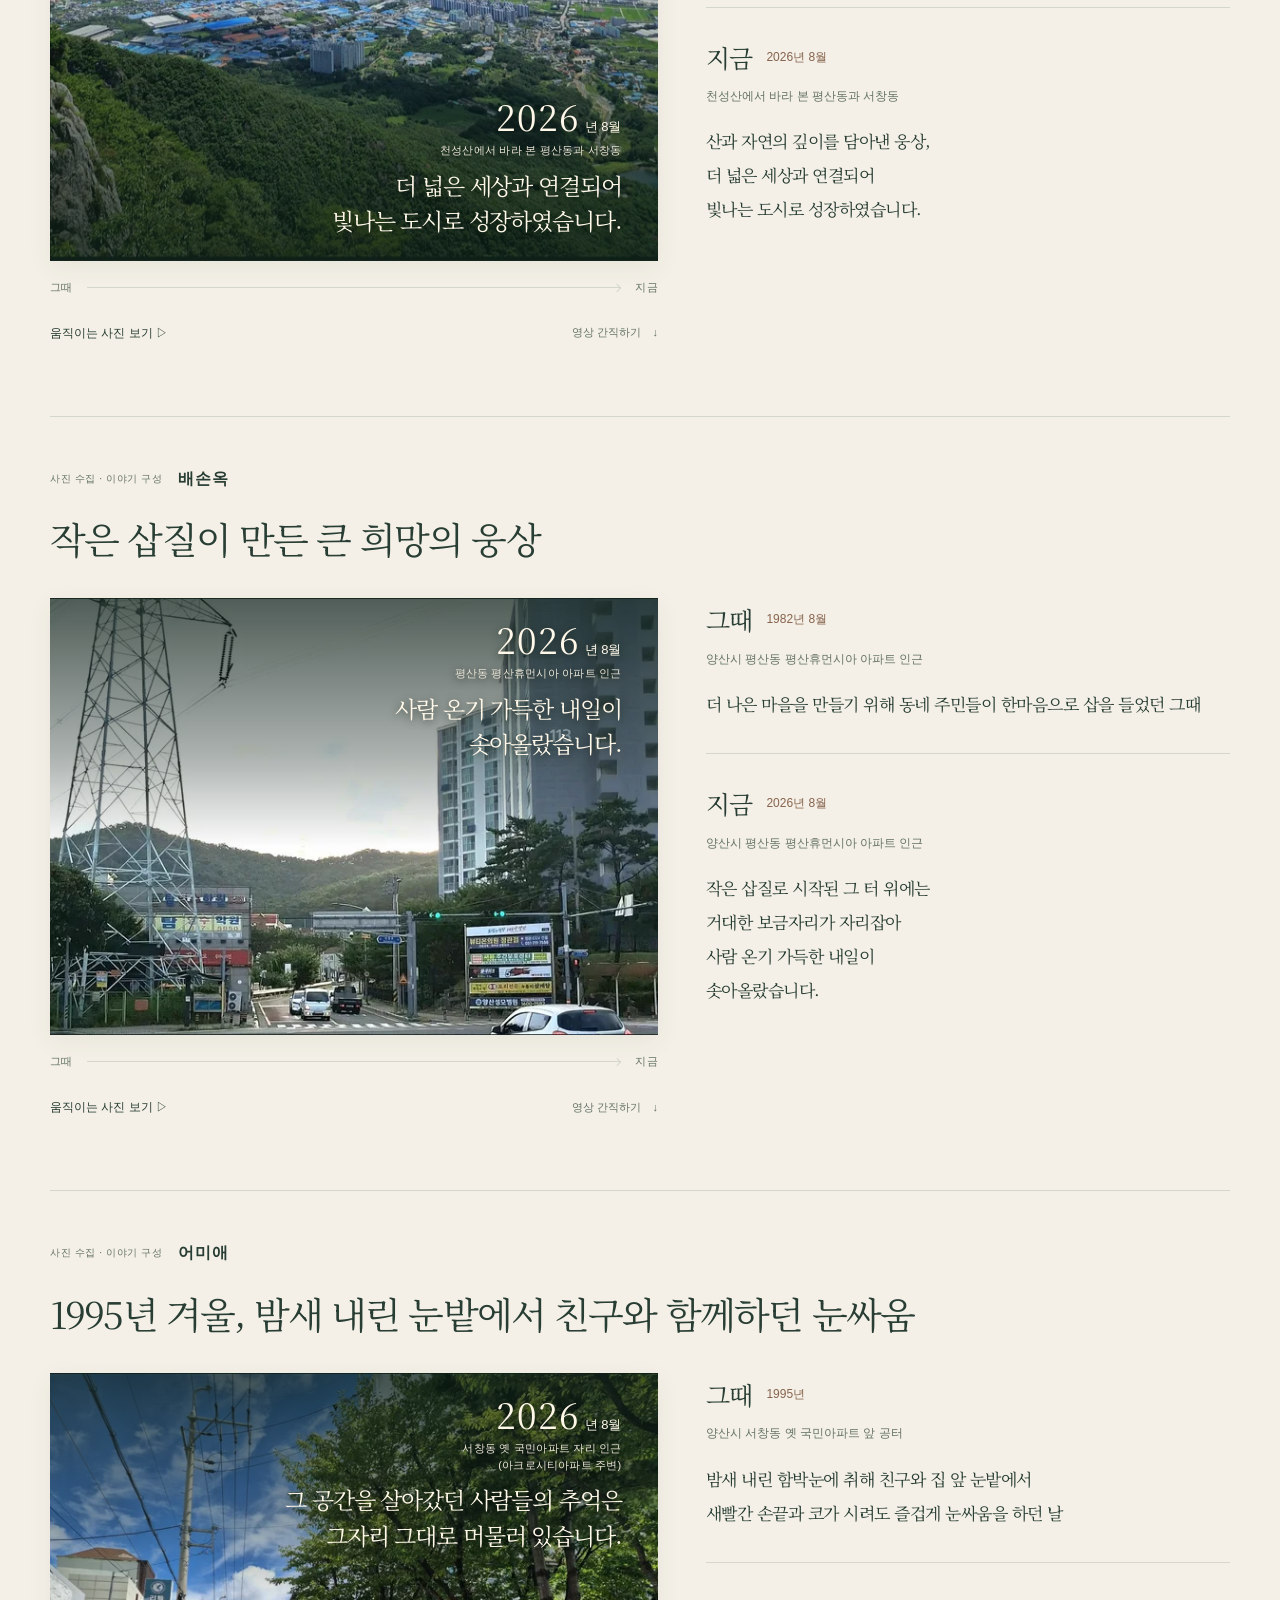
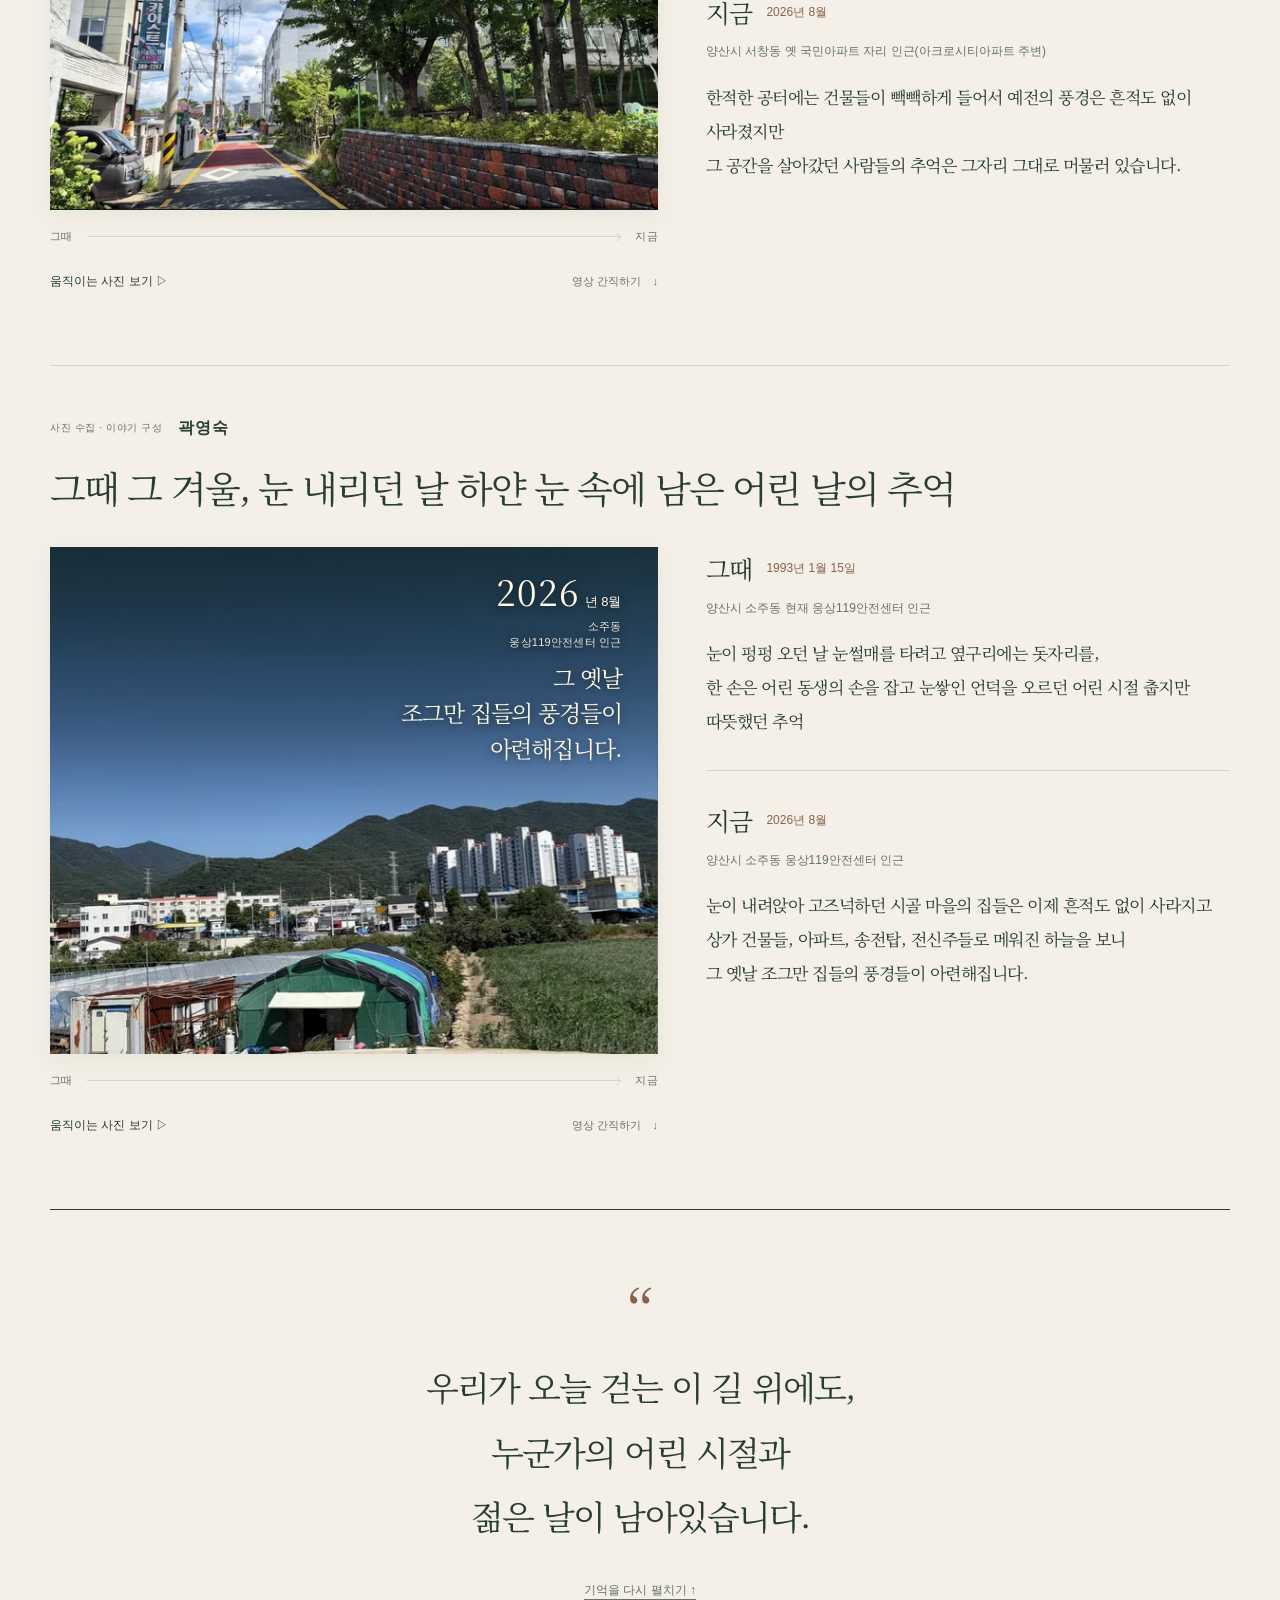
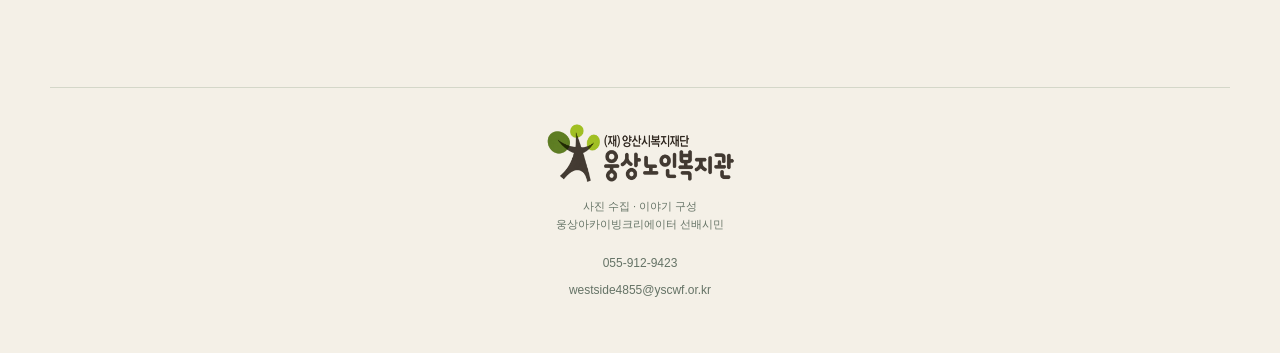
==== commit f7586398: "Correct creator name and describe community archive storytelling roles" ====
--- a/site/archive/index.html
+++ b/site/archive/index.html
@@ -4,33 +4,33 @@
   <meta charset="utf-8">
   <meta name="viewport" content="width=device-width,initial-scale=1,viewport-fit=cover">
   <meta name="theme-color" content="#f4f0e7">
-  <meta name="description" content="선배시민의 사진과 이야기로 만나는 웅상의 어제와 오늘. 한 사람의 기억이 우리 동네의 기록이 됩니다.">
-  <title>웅상을 기억하는 방법 · 선배시민의 사진과 이야기</title>
-  <link rel="preload" href="archive-serif-0145d997c144.woff2" as="font" type="font/woff2" crossorigin>
-  <link rel="stylesheet" href="archive.css?v=serif-20261008-1-0145d997c144">
+  <meta name="description" content="선배시민이 지인과 이웃의 사진을 모아 엮은 웅상의 어제와 오늘. 이웃의 기억이 마을의 기록으로 이어집니다.">
+  <title>웅상을 기억하는 방법 · 선배시민이 엮은 마을의 기록</title>
+  <link rel="preload" href="archive-serif-169c256f0da9.woff2" as="font" type="font/woff2" crossorigin>
+  <link rel="stylesheet" href="archive.css?v=community-20261008-1-169c256f0da9">
   <link rel="stylesheet" href="motion-sample.css?v=motion-all-1">
-  <script src="archive.js?v=motion-all-1" defer></script>
-  <script src="motion-sample.js?v=motion-all-1" defer></script>
+  <script src="archive.js?v=community-20261008-1" defer></script>
+  <script src="motion-sample.js?v=community-20261008-1" defer></script>
 </head>
 <body>
   <a class="skip-link" href="#collection">기록으로 바로 가기</a>
-  <header class="masthead"><a href="../" class="identity" aria-label="웅상노인복지관 · 웅상 아카이빙 처음 화면"><img class="foundation-logo" src="welfare-logo.webp" width="720" height="244" alt="(재)양산시복지재단 웅상노인복지관"></a><span>선배시민의 사진과 이야기</span><a class="home-link" href="../">처음으로 <span aria-hidden="true">↗</span></a></header>
+  <header class="masthead"><a href="../" class="identity" aria-label="웅상노인복지관 · 웅상 아카이빙 처음 화면"><img class="foundation-logo" src="welfare-logo.webp" width="720" height="244" alt="(재)양산시복지재단 웅상노인복지관"></a><span>선배시민이 엮은 마을의 기록</span><a class="home-link" href="../">처음으로 <span aria-hidden="true">↗</span></a></header>
   <main id="top">
     <section class="prologue" aria-labelledby="exhibition-title">
       <p class="eyebrow">우리의 오늘이, 내일의 기록으로</p>
       <h1 id="exhibition-title">웅상을<br>기억하는 방법<span class="period">.</span></h1>
-      <div class="introduction"><span class="rule" aria-hidden="true"></span><p>사진 한 장에 머문 시간,<br>그 자리를 다시 걷는 마음.<br><span>선배시민의 기억을 따라<br class="mobile-break"> 웅상의 어제와 오늘을 만납니다.</span></p></div>
+      <div class="introduction"><span class="rule" aria-hidden="true"></span><p>사진 한 장에 머문 시간,<br>그 자리를 다시 걷는 마음.<br><span>선배시민이 지인과 이웃의 사진을 모으고<br>사진 속 이야기를 엮어, 웅상의 기록으로 이어갑니다.</span></p></div>
       <a class="enter" href="#collection">기억 속으로 천천히 <span aria-hidden="true">↓</span></a>
     </section>
-    <section id="collection" class="collection" aria-label="크리에이터의 사진과 이야기">
-      <div class="collection-heading"><div><p class="eyebrow">기억을 들려주는 사람들</p><h2>이름마다, 하나의 웅상.</h2></div><p>이름을 누르면 그분의 기억을 모아 볼 수 있습니다.</p></div>
-      <nav class="creator-nav" aria-label="크리에이터별 작품"><button type="button" class="selected" data-creator="all" aria-pressed="true">모든 기억</button><button type="button" data-creator="조옥향" aria-pressed="false">조옥향</button><button type="button" data-creator="곽영숙" aria-pressed="false">곽영숙</button><button type="button" data-creator="어미애" aria-pressed="false">어미애</button><button type="button" data-creator="유현숙" aria-pressed="false">유현숙</button><button type="button" data-creator="고재임" aria-pressed="false">고재임</button><button type="button" data-creator="배순옥" aria-pressed="false">배순옥</button></nav>
-      <p id="selection-status" class="selection-status" role="status">모든 크리에이터의 기억을 펼칩니다.</p>
+    <section id="collection" class="collection" aria-label="크리에이터가 모으고 엮은 마을의 기록">
+      <div class="collection-heading"><div><p class="eyebrow">기억을 잇는 아카이빙 크리에이터</p><h2>이웃의 기억이, 마을의 기록으로.</h2></div><p>이름을 누르면 해당 크리에이터가 엮은 기록을 볼 수 있습니다.</p></div>
+      <nav class="creator-nav" aria-label="크리에이터별 작품"><button type="button" class="selected" data-creator="all" aria-pressed="true">모든 기록</button><button type="button" data-creator="조옥향" aria-pressed="false">조옥향</button><button type="button" data-creator="곽영숙" aria-pressed="false">곽영숙</button><button type="button" data-creator="어미애" aria-pressed="false">어미애</button><button type="button" data-creator="유현숙" aria-pressed="false">유현숙</button><button type="button" data-creator="고재임" aria-pressed="false">고재임</button><button type="button" data-creator="배손옥" aria-pressed="false">배손옥</button></nav>
+      <p id="selection-status" class="selection-status" role="status">이웃의 사진과 이야기로 엮은 웅상의 기록을 펼칩니다.</p>
       <div class="works"><article class="archive-work" id="page01" data-creator="조옥향" aria-labelledby="title01">
-          <header class="work-heading"><p class="creator"><span>웅상아카이빙크리에이터</span><strong>조옥향</strong></p>
+          <header class="work-heading"><p class="creator"><span>사진 수집 · 이야기 구성</span><strong>조옥향</strong></p>
             <h2 id="title01">몇백 년, 그 자리를 지켰을 백동마을 당산나무 아래서</h2></header>
           <div class="work-body"><figure class="motion-figure">
-      <div class="motion-photo top-right" style="--photo-aspect:1070/1000" role="img" aria-label="조옥향의 기억. 1995년의 사진과 2026년 8월의 사진, 그리고 이야기가 천천히 교차합니다.">
+      <div class="motion-photo top-right" style="--photo-aspect:1070/1000" role="img" aria-label="조옥향 님이 엮은 웅상의 기록. 1995년의 사진과 2026년 8월의 사진, 그리고 이야기가 천천히 교차합니다.">
         <img class="motion-past" src="motion01-start-640.webp" srcset="motion01-start-640.webp 640w, motion01-start.webp 1070w" sizes="(max-width:680px) calc(100vw - 40px), (max-width:1200px) 50vw, 608px" width="1070" height="1000" alt="" loading="lazy" decoding="async">
         <img class="motion-present" data-src="motion01-end-640.webp" data-srcset="motion01-end-640.webp 640w, motion01-end.webp 1070w" sizes="(max-width:680px) calc(100vw - 40px), (max-width:1200px) 50vw, 608px" width="1070" height="1000" alt="" decoding="async">
         <div class="motion-shade" aria-hidden="true"></div><div class="motion-caption caption-past" aria-hidden="true"><p class="motion-year">1995<span>년</span></p><p class="motion-place">양산시 소주동<br>백동마을 당산나무 앞</p><p class="motion-quote">당산나무 아래서<br>놀고 있는 동생과 나</p></div><div class="motion-caption caption-present" aria-hidden="true"><p class="motion-year">2026<span>년 8월</span></p><p class="motion-place">양산시 소주동<br>백동마을 당산나무 앞</p><p class="motion-quote">그 자리 그대로<br>마을 주민들의 마음의 쉼터로</p></div>
@@ -50,10 +50,10 @@
             </section></div></div>
         </article>
 <article class="archive-work" id="page02" data-creator="곽영숙" aria-labelledby="title02">
-          <header class="work-heading"><p class="creator"><span>웅상아카이빙크리에이터</span><strong>곽영숙</strong></p>
+          <header class="work-heading"><p class="creator"><span>사진 수집 · 이야기 구성</span><strong>곽영숙</strong></p>
             <h2 id="title02">수많은 박수와 함께 추억 속에 빛나는 우리들의 가을 운동회</h2></header>
           <div class="work-body"><figure class="motion-figure">
-      <div class="motion-photo bottom-right compact" style="--photo-aspect:1152/828" role="img" aria-label="곽영숙의 기억. 2003년의 사진과 2026년의 사진, 그리고 이야기가 천천히 교차합니다.">
+      <div class="motion-photo bottom-right compact" style="--photo-aspect:1152/828" role="img" aria-label="곽영숙 님이 엮은 웅상의 기록. 2003년의 사진과 2026년의 사진, 그리고 이야기가 천천히 교차합니다.">
         <img class="motion-past" src="motion02-start-640.webp" srcset="motion02-start-640.webp 640w, motion02-start.webp 1152w" sizes="(max-width:680px) calc(100vw - 40px), (max-width:1200px) 50vw, 608px" width="1152" height="828" alt="" loading="lazy" decoding="async">
         <img class="motion-present" data-src="motion02-end-640.webp" data-srcset="motion02-end-640.webp 640w, motion02-end.webp 1152w" sizes="(max-width:680px) calc(100vw - 40px), (max-width:1200px) 50vw, 608px" width="1152" height="828" alt="" decoding="async">
         <div class="motion-shade" aria-hidden="true"></div><div class="motion-caption caption-past" aria-hidden="true"><p class="motion-year">2003<span>년</span></p><p class="motion-place">소주동 백동초등학교 운동장</p><p class="motion-quote">가족과 동네 이웃들이<br>모두 모여 즐거운 시간을 보냈던</p></div><div class="motion-caption caption-present" aria-hidden="true"><p class="motion-year">2026<span>년</span></p><p class="motion-place">소주동 백동초등학교 운동장</p><p class="motion-quote">온 동네 주민이 함께하던<br>가을운동회, 그 순간이 그립습니다.</p></div>
@@ -75,10 +75,10 @@
             </section></div></div>
         </article>
 <article class="archive-work" id="page03" data-creator="어미애" aria-labelledby="title03">
-          <header class="work-heading"><p class="creator"><span>웅상아카이빙크리에이터</span><strong>어미애</strong></p>
+          <header class="work-heading"><p class="creator"><span>사진 수집 · 이야기 구성</span><strong>어미애</strong></p>
             <h2 id="title03">청군 이겨라! 백군 이겨라! 함성으로 가득하던 운동장</h2></header>
           <div class="work-body"><figure class="motion-figure">
-      <div class="motion-photo top-right compact" style="--photo-aspect:1152/960" role="img" aria-label="어미애의 기억. 1990년 10월의 사진과 2026년 8월의 사진, 그리고 이야기가 천천히 교차합니다.">
+      <div class="motion-photo top-right compact" style="--photo-aspect:1152/960" role="img" aria-label="어미애 님이 엮은 웅상의 기록. 1990년 10월의 사진과 2026년 8월의 사진, 그리고 이야기가 천천히 교차합니다.">
         <img class="motion-past" src="motion03-start-640.webp" srcset="motion03-start-640.webp 640w, motion03-start.webp 1152w" sizes="(max-width:680px) calc(100vw - 40px), (max-width:1200px) 50vw, 608px" width="1152" height="960" alt="" loading="lazy" decoding="async">
         <img class="motion-present" data-src="motion03-end-640.webp" data-srcset="motion03-end-640.webp 640w, motion03-end.webp 1152w" sizes="(max-width:680px) calc(100vw - 40px), (max-width:1200px) 50vw, 608px" width="1152" height="960" alt="" decoding="async">
         <div class="motion-shade" aria-hidden="true"></div><div class="motion-caption caption-past" aria-hidden="true"><p class="motion-year">1990<span>년 10월</span></p><p class="motion-place">서창동 서창초등학교 운동장</p><p class="motion-quote">친구들과 함께 뛰며<br>마냥 즐겁기만 했던 릴레이 경주</p></div><div class="motion-caption caption-present" aria-hidden="true"><p class="motion-year">2026<span>년 8월</span></p><p class="motion-place">서창동 서창초등학교 운동장</p><p class="motion-quote">이제 내 아이가 다니며<br>추억을 쌓고 있습니다.</p></div>
@@ -99,10 +99,10 @@
             </section></div></div>
         </article>
 <article class="archive-work" id="page04" data-creator="유현숙" aria-labelledby="title04">
-          <header class="work-heading"><p class="creator"><span>웅상아카이빙크리에이터</span><strong>유현숙</strong></p>
+          <header class="work-heading"><p class="creator"><span>사진 수집 · 이야기 구성</span><strong>유현숙</strong></p>
             <h2 id="title04">풍성한 추억만큼 행복도 보름달처럼 가득했던 꼬까옷 입은 유미</h2></header>
           <div class="work-body"><figure class="motion-figure">
-      <div class="motion-photo top-right compact" style="--photo-aspect:1152/822" role="img" aria-label="유현숙의 기억. 1995년의 사진과 2026년 8월의 사진, 그리고 이야기가 천천히 교차합니다.">
+      <div class="motion-photo top-right compact" style="--photo-aspect:1152/822" role="img" aria-label="유현숙 님이 엮은 웅상의 기록. 1995년의 사진과 2026년 8월의 사진, 그리고 이야기가 천천히 교차합니다.">
         <img class="motion-past" src="motion04-start-640.webp" srcset="motion04-start-640.webp 640w, motion04-start.webp 1152w" sizes="(max-width:680px) calc(100vw - 40px), (max-width:1200px) 50vw, 608px" width="1152" height="822" alt="" loading="lazy" decoding="async">
         <img class="motion-present" data-src="motion04-end-640.webp" data-srcset="motion04-end-640.webp 640w, motion04-end.webp 1152w" sizes="(max-width:680px) calc(100vw - 40px), (max-width:1200px) 50vw, 608px" width="1152" height="822" alt="" decoding="async">
         <div class="motion-shade" aria-hidden="true"></div><div class="motion-caption caption-past" aria-hidden="true"><p class="motion-year">1995<span>년</span></p><p class="motion-place">서창초등학교 앞 유미의 집</p><p class="motion-quote">카메라를 든 삼촌 앞에서<br>밝게 웃으며</p></div><div class="motion-caption caption-present" aria-hidden="true"><p class="motion-year">2026<span>년 8월</span></p><p class="motion-place">서창초등학교 앞<br>유미네 담이 있었던 곳</p><p class="motion-quote">그 설렘은, 우리 마음 한 켠에<br>여전히 남아있습니다.</p></div>
@@ -123,10 +123,10 @@
             </section></div></div>
         </article>
 <article class="archive-work" id="page05" data-creator="고재임" aria-labelledby="title05">
-          <header class="work-heading"><p class="creator"><span>웅상아카이빙크리에이터</span><strong>고재임</strong></p>
+          <header class="work-heading"><p class="creator"><span>사진 수집 · 이야기 구성</span><strong>고재임</strong></p>
             <h2 id="title05">1995년 8월, 황금빛 들판에 나란히 앉은 세 아이</h2></header>
           <div class="work-body"><figure class="motion-figure">
-      <div class="motion-photo top-right compact" style="--photo-aspect:1152/960" role="img" aria-label="고재임의 기억. 1995년 8월의 사진과 2026년 8월의 사진, 그리고 이야기가 천천히 교차합니다.">
+      <div class="motion-photo top-right compact" style="--photo-aspect:1152/960" role="img" aria-label="고재임 님이 엮은 웅상의 기록. 1995년 8월의 사진과 2026년 8월의 사진, 그리고 이야기가 천천히 교차합니다.">
         <img class="motion-past" src="motion05-start-640.webp" srcset="motion05-start-640.webp 640w, motion05-start.webp 1152w" sizes="(max-width:680px) calc(100vw - 40px), (max-width:1200px) 50vw, 608px" width="1152" height="960" alt="" loading="lazy" decoding="async">
         <img class="motion-present" data-src="motion05-end-640.webp" data-srcset="motion05-end-640.webp 640w, motion05-end.webp 1152w" sizes="(max-width:680px) calc(100vw - 40px), (max-width:1200px) 50vw, 608px" width="1152" height="960" alt="" decoding="async">
         <div class="motion-shade" aria-hidden="true"></div><div class="motion-caption caption-past" aria-hidden="true"><p class="motion-year">1995<span>년 8월</span></p><p class="motion-place">소주동 천성리버타운아파트 인근</p><p class="motion-quote">뜨겁던 1995년의 한 날,<br>논 도랑 턱에 나란히 앉아서</p></div><div class="motion-caption caption-present" aria-hidden="true"><p class="motion-year">2026<span>년 8월</span></p><p class="motion-place">소주동 천성리버타운아파트 인근</p><p class="motion-quote">마을을 뛰놀던 아이들도<br>우직하고 성실하게 자라나</p></div>
@@ -148,10 +148,10 @@
             </section></div></div>
         </article>
 <article class="archive-work" id="page06" data-creator="조옥향" aria-labelledby="title06">
-          <header class="work-heading"><p class="creator"><span>웅상아카이빙크리에이터</span><strong>조옥향</strong></p>
+          <header class="work-heading"><p class="creator"><span>사진 수집 · 이야기 구성</span><strong>조옥향</strong></p>
             <h2 id="title06">눈 쌓인 원진아파트 앞 눈처럼 고왔던 우리 엄마와 젊은 할머니</h2></header>
           <div class="work-body"><figure class="motion-figure">
-      <div class="motion-photo top-left compact narrow" style="--photo-aspect:1152/828" role="img" aria-label="조옥향의 기억. 1994년 12월 12일의 사진과 2026년 8월의 사진, 그리고 이야기가 천천히 교차합니다.">
+      <div class="motion-photo top-left compact narrow" style="--photo-aspect:1152/828" role="img" aria-label="조옥향 님이 엮은 웅상의 기록. 1994년 12월 12일의 사진과 2026년 8월의 사진, 그리고 이야기가 천천히 교차합니다.">
         <img class="motion-past" src="motion06-start-640.webp" srcset="motion06-start-640.webp 640w, motion06-start.webp 1152w" sizes="(max-width:680px) calc(100vw - 40px), (max-width:1200px) 50vw, 608px" width="1152" height="828" alt="" loading="lazy" decoding="async">
         <img class="motion-present" data-src="motion06-end-640.webp" data-srcset="motion06-end-640.webp 640w, motion06-end.webp 1152w" sizes="(max-width:680px) calc(100vw - 40px), (max-width:1200px) 50vw, 608px" width="1152" height="828" alt="" decoding="async">
         <div class="motion-shade" aria-hidden="true"></div><div class="motion-caption caption-past" aria-hidden="true"><p class="motion-year">1994<span>년 12월 12일</span></p><p class="motion-place">소주동 원진아파트를 배경으로</p><p class="motion-quote">늘 그리운<br>우리 할머니</p></div><div class="motion-caption caption-present" aria-hidden="true"><p class="motion-year">2026<span>년 8월</span></p><p class="motion-place">소주동 원진아파트</p><p class="motion-quote">여전히 자리를<br>지키고 있습니다.</p></div>
@@ -172,10 +172,10 @@
             </section></div></div>
         </article>
 <article class="archive-work" id="page07" data-creator="조옥향" aria-labelledby="title07">
-          <header class="work-heading"><p class="creator"><span>웅상아카이빙크리에이터</span><strong>조옥향</strong></p>
+          <header class="work-heading"><p class="creator"><span>사진 수집 · 이야기 구성</span><strong>조옥향</strong></p>
             <h2 id="title07">백동마을 저수지 가는 길</h2></header>
           <div class="work-body"><figure class="motion-figure">
-      <div class="motion-photo top-right compact" style="--photo-aspect:1152/960" role="img" aria-label="조옥향의 기억. 1995년 8월의 사진과 2026년 8월의 사진, 그리고 이야기가 천천히 교차합니다.">
+      <div class="motion-photo top-right compact" style="--photo-aspect:1152/960" role="img" aria-label="조옥향 님이 엮은 웅상의 기록. 1995년 8월의 사진과 2026년 8월의 사진, 그리고 이야기가 천천히 교차합니다.">
         <img class="motion-past" src="motion07-start-640.webp" srcset="motion07-start-640.webp 640w, motion07-start.webp 1152w" sizes="(max-width:680px) calc(100vw - 40px), (max-width:1200px) 50vw, 608px" width="1152" height="960" alt="" loading="lazy" decoding="async">
         <img class="motion-present" data-src="motion07-end-640.webp" data-srcset="motion07-end-640.webp 640w, motion07-end.webp 1152w" sizes="(max-width:680px) calc(100vw - 40px), (max-width:1200px) 50vw, 608px" width="1152" height="960" alt="" decoding="async">
         <div class="motion-shade" aria-hidden="true"></div><div class="motion-caption caption-past" aria-hidden="true"><p class="motion-year">1995<span>년 8월</span></p><p class="motion-place">소주동 백동마을</p><p class="motion-quote">짝다리가<br>최고 멋진 포즈라고 생각했던</p></div><div class="motion-caption caption-present" aria-hidden="true"><p class="motion-year">2026<span>년 8월</span></p><p class="motion-place">소주동 백동마을</p><p class="motion-quote">또 다른 추억을<br>만들어 가고 있습니다.</p></div>
@@ -197,10 +197,10 @@
             </section></div></div>
         </article>
 <article class="archive-work" id="page08" data-creator="유현숙" aria-labelledby="title08">
-          <header class="work-heading"><p class="creator"><span>웅상아카이빙크리에이터</span><strong>유현숙</strong></p>
+          <header class="work-heading"><p class="creator"><span>사진 수집 · 이야기 구성</span><strong>유현숙</strong></p>
             <h2 id="title08">포도알처럼 영글던 포도밭에서, 1981년의 우정</h2></header>
           <div class="work-body"><figure class="motion-figure">
-      <div class="motion-photo top-right compact" style="--photo-aspect:1152/960" role="img" aria-label="유현숙의 기억. 1981년의 사진과 2026년 8월의 사진, 그리고 이야기가 천천히 교차합니다.">
+      <div class="motion-photo top-right compact" style="--photo-aspect:1152/960" role="img" aria-label="유현숙 님이 엮은 웅상의 기록. 1981년의 사진과 2026년 8월의 사진, 그리고 이야기가 천천히 교차합니다.">
         <img class="motion-past" src="motion08-start-640.webp" srcset="motion08-start-640.webp 640w, motion08-start.webp 1152w" sizes="(max-width:680px) calc(100vw - 40px), (max-width:1200px) 50vw, 608px" width="1152" height="960" alt="" loading="lazy" decoding="async">
         <img class="motion-present" data-src="motion08-end-640.webp" data-srcset="motion08-end-640.webp 640w, motion08-end.webp 1152w" sizes="(max-width:680px) calc(100vw - 40px), (max-width:1200px) 50vw, 608px" width="1152" height="960" alt="" decoding="async">
         <div class="motion-shade" aria-hidden="true"></div><div class="motion-caption caption-past" aria-hidden="true"><p class="motion-year">1981<span>년</span></p><p class="motion-place">주진동 포도밭이 가득하던<br>마을 초가집 앞</p><p class="motion-quote">초가집 담벼락에<br>기대어 한 장</p></div><div class="motion-caption caption-present" aria-hidden="true"><p class="motion-year">2026<span>년 8월</span></p><p class="motion-place">주진동 포도밭이 가득했던<br>그곳 어딘가</p><p class="motion-quote">변해가는 세월이<br>필름처럼 스쳐갑니다.</p></div>
@@ -220,11 +220,11 @@
 포도밭과 초가집이 공장과 빌라로 변해가는 세월이 필름처럼 스쳐갑니다.</p>
             </section></div></div>
         </article>
-<article class="archive-work" id="page09" data-creator="배순옥" aria-labelledby="title09">
-          <header class="work-heading"><p class="creator"><span>웅상아카이빙크리에이터</span><strong>배순옥</strong></p>
+<article class="archive-work" id="page09" data-creator="배손옥" aria-labelledby="title09">
+          <header class="work-heading"><p class="creator"><span>사진 수집 · 이야기 구성</span><strong>배손옥</strong></p>
             <h2 id="title09">웅상의 어제와 오늘</h2></header>
           <div class="work-body"><figure class="motion-figure">
-      <div class="motion-photo bottom-right compact" style="--photo-aspect:1152/840" role="img" aria-label="배순옥의 기억. 1986년 12월의 사진과 2026년 8월의 사진, 그리고 이야기가 천천히 교차합니다.">
+      <div class="motion-photo bottom-right compact" style="--photo-aspect:1152/840" role="img" aria-label="배손옥 님이 엮은 웅상의 기록. 1986년 12월의 사진과 2026년 8월의 사진, 그리고 이야기가 천천히 교차합니다.">
         <img class="motion-past" src="motion09-start-640.webp" srcset="motion09-start-640.webp 640w, motion09-start.webp 1152w" sizes="(max-width:680px) calc(100vw - 40px), (max-width:1200px) 50vw, 608px" width="1152" height="840" alt="" loading="lazy" decoding="async">
         <img class="motion-present" data-src="motion09-end-640.webp" data-srcset="motion09-end-640.webp 640w, motion09-end.webp 1152w" sizes="(max-width:680px) calc(100vw - 40px), (max-width:1200px) 50vw, 608px" width="1152" height="840" alt="" decoding="async">
         <div class="motion-shade" aria-hidden="true"></div><div class="motion-caption caption-past" aria-hidden="true"><p class="motion-year">1986<span>년 12월</span></p><p class="motion-place">천성산에서 바라본 평산동과 서창동</p><p class="motion-quote">푸른 논밭이 가득한 정겨운 동네,<br>자연과 함께</p></div><div class="motion-caption caption-present" aria-hidden="true"><p class="motion-year">2026<span>년 8월</span></p><p class="motion-place">천성산에서 바라 본 평산동과 서창동</p><p class="motion-quote">더 넓은 세상과 연결되어<br>빛나는 도시로 성장하였습니다.</p></div>
@@ -245,11 +245,11 @@
 빛나는 도시로 성장하였습니다.</p>
             </section></div></div>
         </article>
-<article class="archive-work" id="page10" data-creator="배순옥" aria-labelledby="title10">
-          <header class="work-heading"><p class="creator"><span>웅상아카이빙크리에이터</span><strong>배순옥</strong></p>
+<article class="archive-work" id="page10" data-creator="배손옥" aria-labelledby="title10">
+          <header class="work-heading"><p class="creator"><span>사진 수집 · 이야기 구성</span><strong>배손옥</strong></p>
             <h2 id="title10">작은 삽질이 만든 큰 희망의 웅상</h2></header>
           <div class="work-body"><figure class="motion-figure">
-      <div class="motion-photo top-right compact" style="--photo-aspect:1152/828" role="img" aria-label="배순옥의 기억. 1982년 8월의 사진과 2026년 8월의 사진, 그리고 이야기가 천천히 교차합니다.">
+      <div class="motion-photo top-right compact" style="--photo-aspect:1152/828" role="img" aria-label="배손옥 님이 엮은 웅상의 기록. 1982년 8월의 사진과 2026년 8월의 사진, 그리고 이야기가 천천히 교차합니다.">
         <img class="motion-past" src="motion10-start-640.webp" srcset="motion10-start-640.webp 640w, motion10-start.webp 1152w" sizes="(max-width:680px) calc(100vw - 40px), (max-width:1200px) 50vw, 608px" width="1152" height="828" alt="" loading="lazy" decoding="async">
         <img class="motion-present" data-src="motion10-end-640.webp" data-srcset="motion10-end-640.webp 640w, motion10-end.webp 1152w" sizes="(max-width:680px) calc(100vw - 40px), (max-width:1200px) 50vw, 608px" width="1152" height="828" alt="" decoding="async">
         <div class="motion-shade" aria-hidden="true"></div><div class="motion-caption caption-past" aria-hidden="true"><p class="motion-year">1982<span>년 8월</span></p><p class="motion-place">평산동 평산휴먼시아 아파트 인근</p><p class="motion-quote">동네 주민들이 한마음으로<br>삽을 들었던 그때</p></div><div class="motion-caption caption-present" aria-hidden="true"><p class="motion-year">2026<span>년 8월</span></p><p class="motion-place">평산동 평산휴먼시아 아파트 인근</p><p class="motion-quote">사람 온기 가득한 내일이<br>솟아올랐습니다.</p></div>
@@ -271,10 +271,10 @@
             </section></div></div>
         </article>
 <article class="archive-work" id="page11" data-creator="어미애" aria-labelledby="title11">
-          <header class="work-heading"><p class="creator"><span>웅상아카이빙크리에이터</span><strong>어미애</strong></p>
+          <header class="work-heading"><p class="creator"><span>사진 수집 · 이야기 구성</span><strong>어미애</strong></p>
             <h2 id="title11">1995년 겨울, 밤새 내린 눈밭에서 친구와 함께하던 눈싸움</h2></header>
           <div class="work-body"><figure class="motion-figure">
-      <div class="motion-photo top-right compact" style="--photo-aspect:1152/828" role="img" aria-label="어미애의 기억. 1995년의 사진과 2026년 8월의 사진, 그리고 이야기가 천천히 교차합니다.">
+      <div class="motion-photo top-right compact" style="--photo-aspect:1152/828" role="img" aria-label="어미애 님이 엮은 웅상의 기록. 1995년의 사진과 2026년 8월의 사진, 그리고 이야기가 천천히 교차합니다.">
         <img class="motion-past" src="motion11-start-640.webp" srcset="motion11-start-640.webp 640w, motion11-start.webp 1152w" sizes="(max-width:680px) calc(100vw - 40px), (max-width:1200px) 50vw, 608px" width="1152" height="828" alt="" loading="lazy" decoding="async">
         <img class="motion-present" data-src="motion11-end-640.webp" data-srcset="motion11-end-640.webp 640w, motion11-end.webp 1152w" sizes="(max-width:680px) calc(100vw - 40px), (max-width:1200px) 50vw, 608px" width="1152" height="828" alt="" decoding="async">
         <div class="motion-shade" aria-hidden="true"></div><div class="motion-caption caption-past" aria-hidden="true"><p class="motion-year">1995<span>년</span></p><p class="motion-place">서창동 옛 국민아파트 앞 공터</p><p class="motion-quote">새빨간 손끝과 코가 시려도<br>즐겁게 눈싸움을 하던 날</p></div><div class="motion-caption caption-present" aria-hidden="true"><p class="motion-year">2026<span>년 8월</span></p><p class="motion-place">서창동 옛 국민아파트 자리 인근<br>(아크로시티아파트 주변)</p><p class="motion-quote">그 공간을 살아갔던 사람들의 추억은<br>그자리 그대로 머물러 있습니다.</p></div>
@@ -295,10 +295,10 @@
             </section></div></div>
         </article>
 <article class="archive-work" id="page12" data-creator="곽영숙" aria-labelledby="title12">
-          <header class="work-heading"><p class="creator"><span>웅상아카이빙크리에이터</span><strong>곽영숙</strong></p>
+          <header class="work-heading"><p class="creator"><span>사진 수집 · 이야기 구성</span><strong>곽영숙</strong></p>
             <h2 id="title12">그때 그 겨울, 눈 내리던 날 하얀 눈 속에 남은 어린 날의 추억</h2></header>
           <div class="work-body"><figure class="motion-figure">
-      <div class="motion-photo top-right compact narrow" style="--photo-aspect:1152/960" role="img" aria-label="곽영숙의 기억. 1993년 1월 15일의 사진과 2026년 8월의 사진, 그리고 이야기가 천천히 교차합니다.">
+      <div class="motion-photo top-right compact narrow" style="--photo-aspect:1152/960" role="img" aria-label="곽영숙 님이 엮은 웅상의 기록. 1993년 1월 15일의 사진과 2026년 8월의 사진, 그리고 이야기가 천천히 교차합니다.">
         <img class="motion-past" src="motion12-start-640.webp" srcset="motion12-start-640.webp 640w, motion12-start.webp 1152w" sizes="(max-width:680px) calc(100vw - 40px), (max-width:1200px) 50vw, 608px" width="1152" height="960" alt="" loading="lazy" decoding="async">
         <img class="motion-present" data-src="motion12-end-640.webp" data-srcset="motion12-end-640.webp 640w, motion12-end.webp 1152w" sizes="(max-width:680px) calc(100vw - 40px), (max-width:1200px) 50vw, 608px" width="1152" height="960" alt="" decoding="async">
         <div class="motion-shade" aria-hidden="true"></div><div class="motion-caption caption-past" aria-hidden="true"><p class="motion-year">1993<span>년 1월 15일</span></p><p class="motion-place">소주동 현재<br>웅상119안전센터 인근</p><p class="motion-quote">춥지만<br>따뜻했던 추억</p></div><div class="motion-caption caption-present" aria-hidden="true"><p class="motion-year">2026<span>년 8월</span></p><p class="motion-place">소주동<br>웅상119안전센터 인근</p><p class="motion-quote">그 옛날<br>조그만 집들의 풍경들이<br>아련해집니다.</p></div>
@@ -322,6 +322,6 @@
     </section>
     <section class="epilogue"><span aria-hidden="true">“</span><p>우리가 오늘 걷는 이 길 위에도,<br>누군가의 어린 시절과<br>젊은 날이 남아있습니다.</p><a href="#collection">기억을 다시 펼치기 ↑</a></section>
   </main>
-  <footer><div><img class="foundation-logo footer-logo" src="welfare-logo.webp" width="720" height="244" alt="(재)양산시복지재단 웅상노인복지관" loading="lazy"><p>사진과 이야기 · 웅상아카이빙크리에이터 선배시민</p></div><address><a href="tel:0559129423">055-912-9423</a><a href="mailto:westside4855@yscwf.or.kr">westside4855@yscwf.or.kr</a></address></footer>
+  <footer><div><img class="foundation-logo footer-logo" src="welfare-logo.webp" width="720" height="244" alt="(재)양산시복지재단 웅상노인복지관" loading="lazy"><p>사진 수집 · 이야기 구성<br>웅상아카이빙크리에이터 선배시민</p></div><address><a href="tel:0559129423">055-912-9423</a><a href="mailto:westside4855@yscwf.or.kr">westside4855@yscwf.or.kr</a></address></footer>
 </body>
 </html>
--- a/site/archive/archive.css
+++ b/site/archive/archive.css
@@ -1,4 +1,4 @@
-@font-face{font-family:'Ungsang Archive Serif';src:url('archive-serif-0145d997c144.woff2') format('woff2');font-style:normal;font-weight:400;font-display:swap}
+@font-face{font-family:'Ungsang Archive Serif';src:url('archive-serif-169c256f0da9.woff2') format('woff2');font-style:normal;font-weight:400;font-display:swap}
 :root{color-scheme:light;--paper:#f4f0e7;--ink:#283d33;--muted:#657366;--line:#d4d7c9;--accent:#86634c;--serif:'Ungsang Archive Serif','AppleMyungjo','Batang',serif;--sans:-apple-system,BlinkMacSystemFont,'Apple SD Gothic Neo','Malgun Gothic',sans-serif}
 *{box-sizing:border-box}html{scroll-behavior:smooth}body{margin:0;background:var(--paper);color:var(--ink);font-family:var(--sans);line-height:1.7}body:before{content:'';position:fixed;inset:0;pointer-events:none;opacity:.1;z-index:-1;background:radial-gradient(#8e8269 .6px,transparent .8px);background-size:5px 5px}a{color:inherit}button{font:inherit;cursor:pointer}button,a{-webkit-tap-highlight-color:transparent}a:focus-visible,button:focus-visible,video:focus-visible{outline:2px solid var(--accent);outline-offset:5px}[hidden]{display:none!important}.skip-link{position:fixed;left:20px;top:-100px;background:var(--ink);color:var(--paper);padding:12px 20px;z-index:10}.skip-link:focus{top:12px}.masthead,main,footer{width:min(1180px,calc(100% - 96px));margin:auto}.masthead{display:flex;justify-content:space-between;align-items:center;gap:20px;padding:30px 0;border-bottom:1px solid var(--line)}.identity{text-decoration:none;font-size:17px;font-weight:700;letter-spacing:-.05em}.masthead>span{font-size:11px;color:var(--muted);letter-spacing:.04em}.prologue{padding:86px 0 66px;position:relative}.eyebrow{margin:0 0 18px;font-size:12px;letter-spacing:.08em;color:var(--accent)}h1{font-family:var(--serif);font-size:clamp(48px,6.5vw,86px);font-weight:400;line-height:1.33;letter-spacing:-.065em;margin:0;word-break:keep-all}.period{color:var(--accent)}.introduction{display:flex;gap:24px;margin:32px 0 38px;align-items:flex-start}.rule{height:1px;width:46px;background:var(--accent);margin-top:14px}.introduction p{margin:0;font-family:var(--serif);font-size:19px;line-height:1.9;word-break:keep-all}.introduction p>span{display:block;color:var(--muted);font-family:var(--sans);font-size:14px;margin-top:12px}.enter{display:inline-flex;align-items:center;gap:34px;font-size:12px;text-decoration:none;border-bottom:1px solid var(--line);padding:0 0 10px}.mobile-break{display:none}.collection{scroll-margin-top:26px}.collection-heading{display:flex;align-items:end;justify-content:space-between;gap:24px;border-top:1px solid var(--ink);padding-top:28px}.collection-heading .eyebrow{margin-bottom:7px}.collection-heading h2{font-family:var(--serif);font-size:27px;font-weight:400;margin:0;letter-spacing:-.05em}.collection-heading>p{font-size:12px;color:var(--muted);margin:0}.creator-nav{display:flex;flex-wrap:wrap;gap:8px;margin:25px 0 13px}.creator-nav button{border:1px solid var(--line);border-radius:2px;background:transparent;color:var(--ink);padding:10px 20px;min-height:44px;font-size:14px;transition:background .2s,color .2s}.creator-nav button:hover{border-color:var(--ink)}.creator-nav button.selected{background:var(--ink);border-color:var(--ink);color:var(--paper)}.selection-status{color:var(--muted);font-size:12px;margin:0 0 38px}.archive-work{border-top:1px solid var(--line);padding:48px 0 64px;scroll-margin-top:24px}.creator{display:flex;align-items:center;gap:16px;margin:0 0 17px}.creator>span{font-size:10px;letter-spacing:.06em;color:var(--muted)}.creator strong{font-size:16px;font-weight:600;letter-spacing:.05em}.work-heading h2{font-family:var(--serif);font-size:clamp(26px,3vw,37px);font-weight:400;line-height:1.6;letter-spacing:-.05em;margin:0 0 30px;max-width:1000px;word-break:keep-all;overflow-wrap:anywhere}.work-body{display:grid;grid-template-columns:minmax(0,1.16fr) minmax(0,1fr);gap:48px;align-items:start}figure{margin:0;min-width:0}video{display:block;width:100%;height:auto;background:#1c3027;box-shadow:0 7px 24px #283d3310}figcaption{display:flex;align-items:center;gap:15px;font-size:11px;letter-spacing:.02em;color:var(--muted);margin:17px 0}.time-thread{height:1px;background:var(--line);flex:1;position:relative}.time-thread:after{content:'';position:absolute;right:0;top:-2px;width:5px;height:5px;border-top:1px solid var(--line);border-right:1px solid var(--line);transform:rotate(45deg)}.film-actions{display:flex;justify-content:space-between;align-items:center;gap:12px;margin-top:4px;font-size:11px;color:var(--muted)}.film-actions button{font-size:12px;border:0;background:transparent;padding:9px 0;color:var(--ink)}.film-actions a{text-decoration:none;padding:9px 0}.film-actions span{margin-left:8px}.memories{min-width:0}.moment+.moment{margin-top:32px;padding-top:28px;border-top:1px solid var(--line)}.moment-heading{display:flex;flex-wrap:wrap;align-items:center;gap:15px}.moment-heading>span{font-family:var(--serif);font-size:25px;letter-spacing:-.05em}.moment-heading time{font-size:12px;color:var(--accent);font-variant-numeric:tabular-nums}.place{font-size:12px;color:var(--muted);margin:8px 0 18px;word-break:keep-all;overflow-wrap:anywhere}.story{font-family:var(--serif);font-size:17px;line-height:2;letter-spacing:-.03em;white-space:pre-line;word-break:keep-all;overflow-wrap:anywhere;margin:0}.epilogue{border-top:1px solid var(--ink);padding:70px 0 85px;text-align:center}.epilogue>span{font-family:var(--serif);font-size:62px;color:var(--accent);line-height:1}.epilogue p{font-family:var(--serif);font-size:clamp(24px,3vw,34px);line-height:1.9;letter-spacing:-.055em;margin:10px 0 26px;word-break:keep-all}.epilogue a{font-size:12px;color:var(--muted);text-underline-offset:5px}footer{display:flex;justify-content:space-between;gap:30px;padding:30px 0 50px;border-top:1px solid var(--line);font-size:12px}footer strong{font-size:15px;font-weight:550}footer p{font-size:11px;color:var(--muted);margin-bottom:0}address{font-style:normal;text-align:right}address a{display:block;text-decoration:none;color:var(--muted);padding:3px 0;overflow-wrap:anywhere}
 @media(max-width:900px){.masthead,main,footer{width:calc(100% - 48px)}.work-body{gap:30px;grid-template-columns:minmax(0,1fr) minmax(0,1fr)}.story{font-size:16px}.collection-heading{align-items:start;flex-direction:column;gap:12px}.prologue{padding-top:60px}}
@@ -10,3 +10,5 @@
 
 .foundation-logo{display:block;width:230px;height:auto}.footer-logo{width:200px;margin-inline:auto}footer{flex-direction:column;align-items:center;gap:16px;text-align:center}footer address{align-self:center;text-align:center}
 @media(max-width:680px){.foundation-logo{width:185px}.footer-logo{width:180px}}
+
+.collection-heading h2{word-break:keep-all;line-height:1.5}.collection-heading>p{max-width:300px;word-break:keep-all}
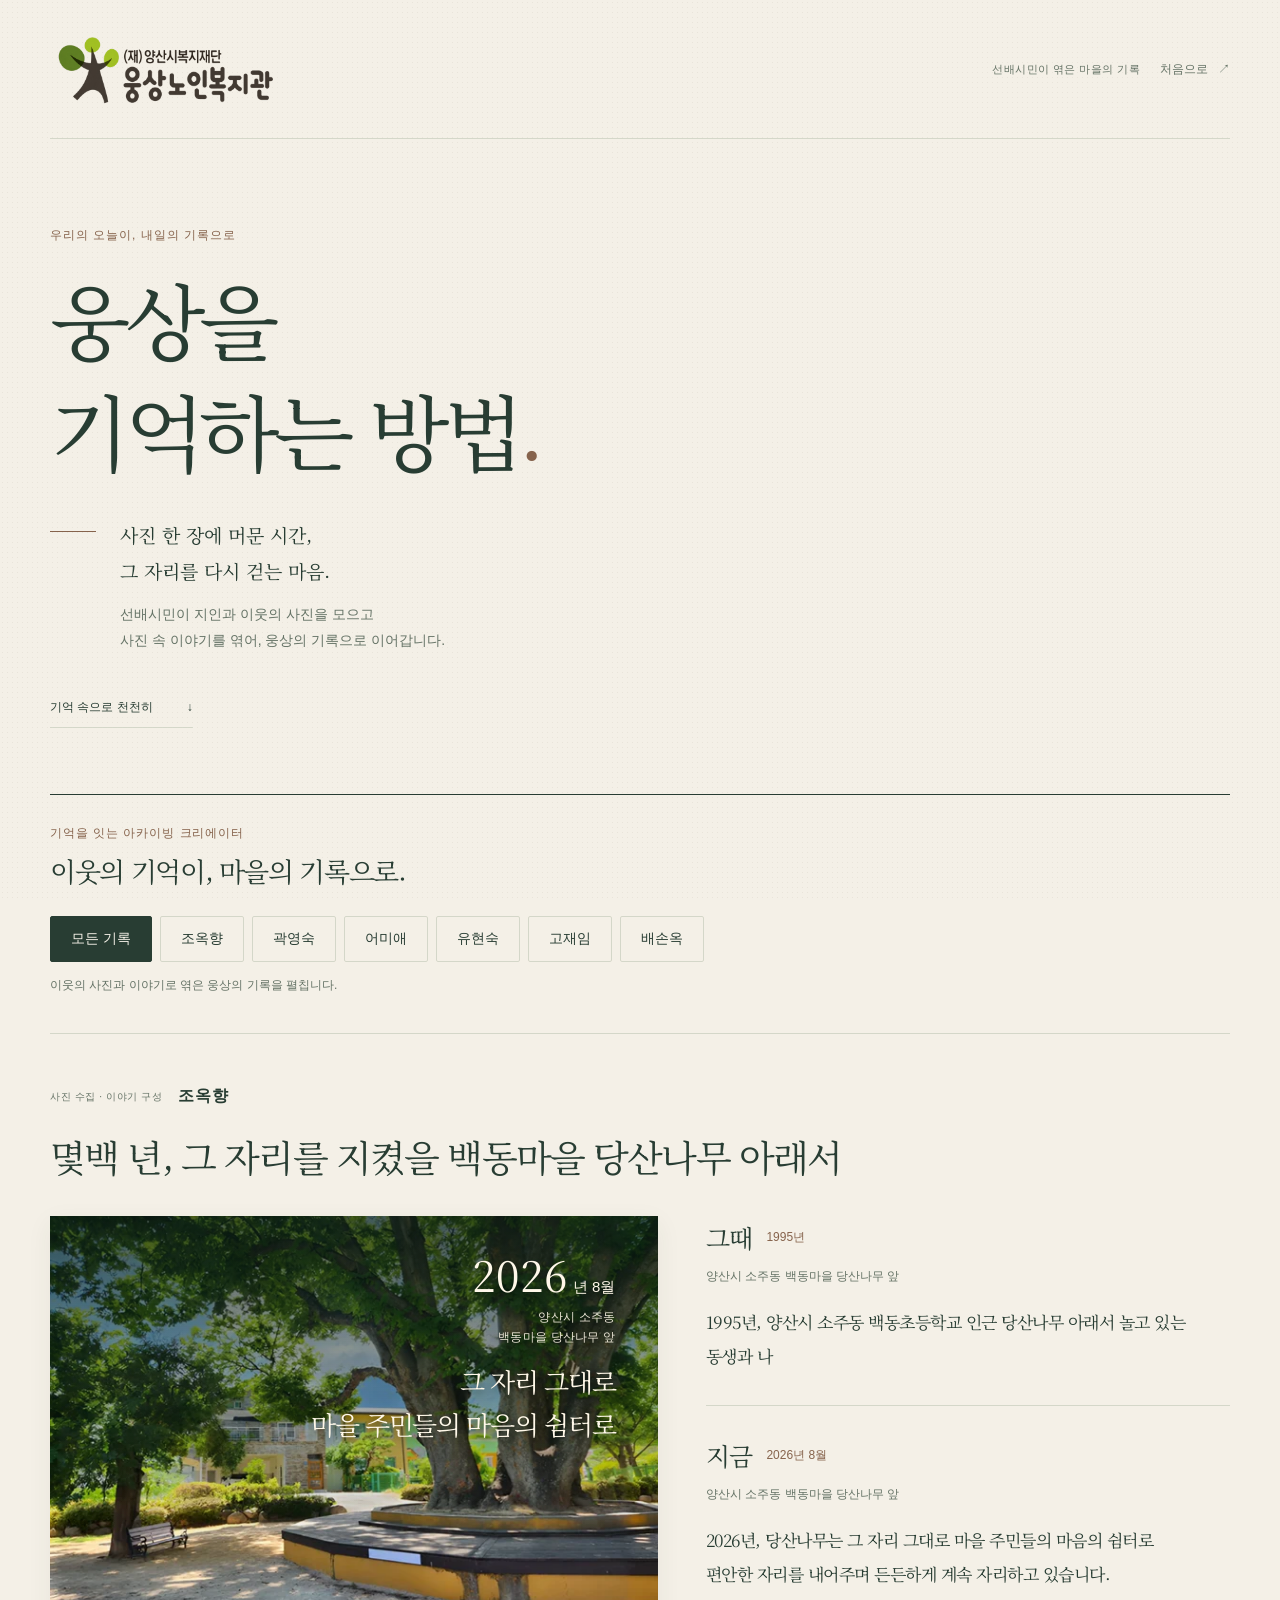
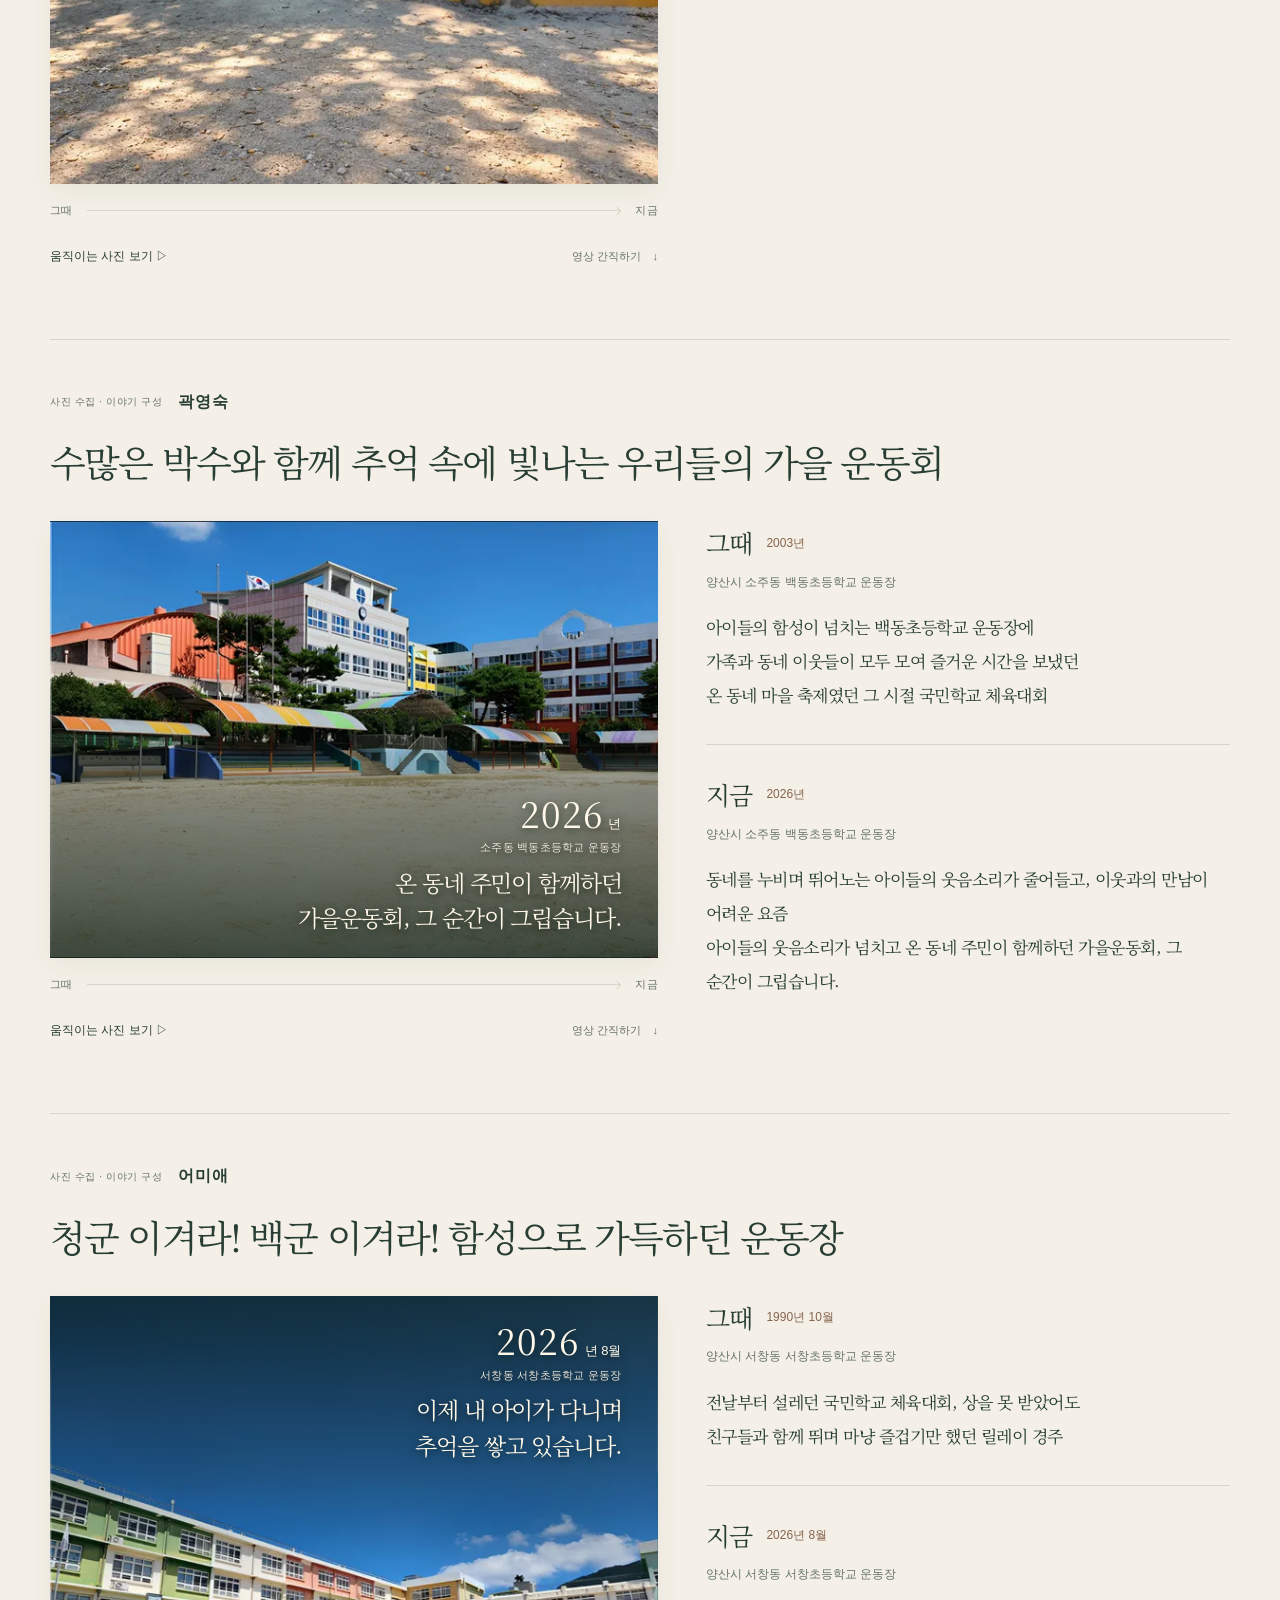
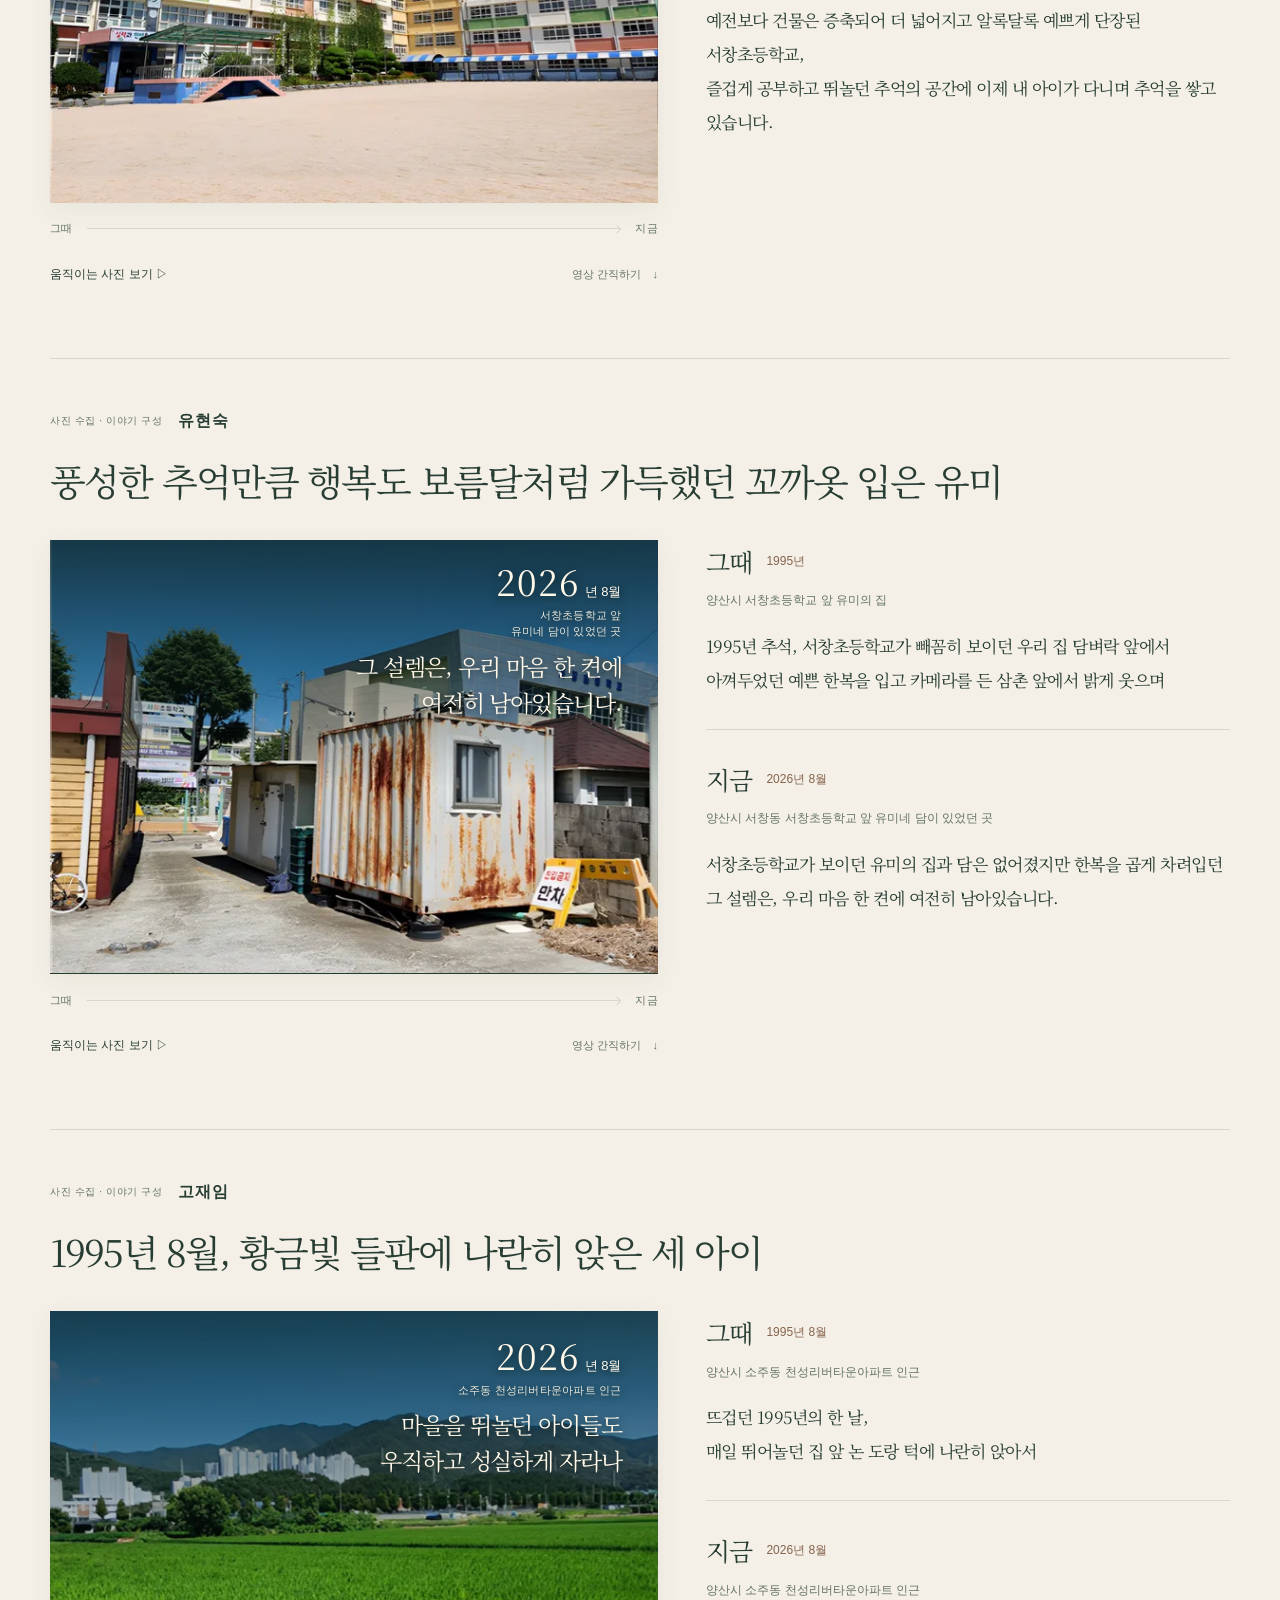
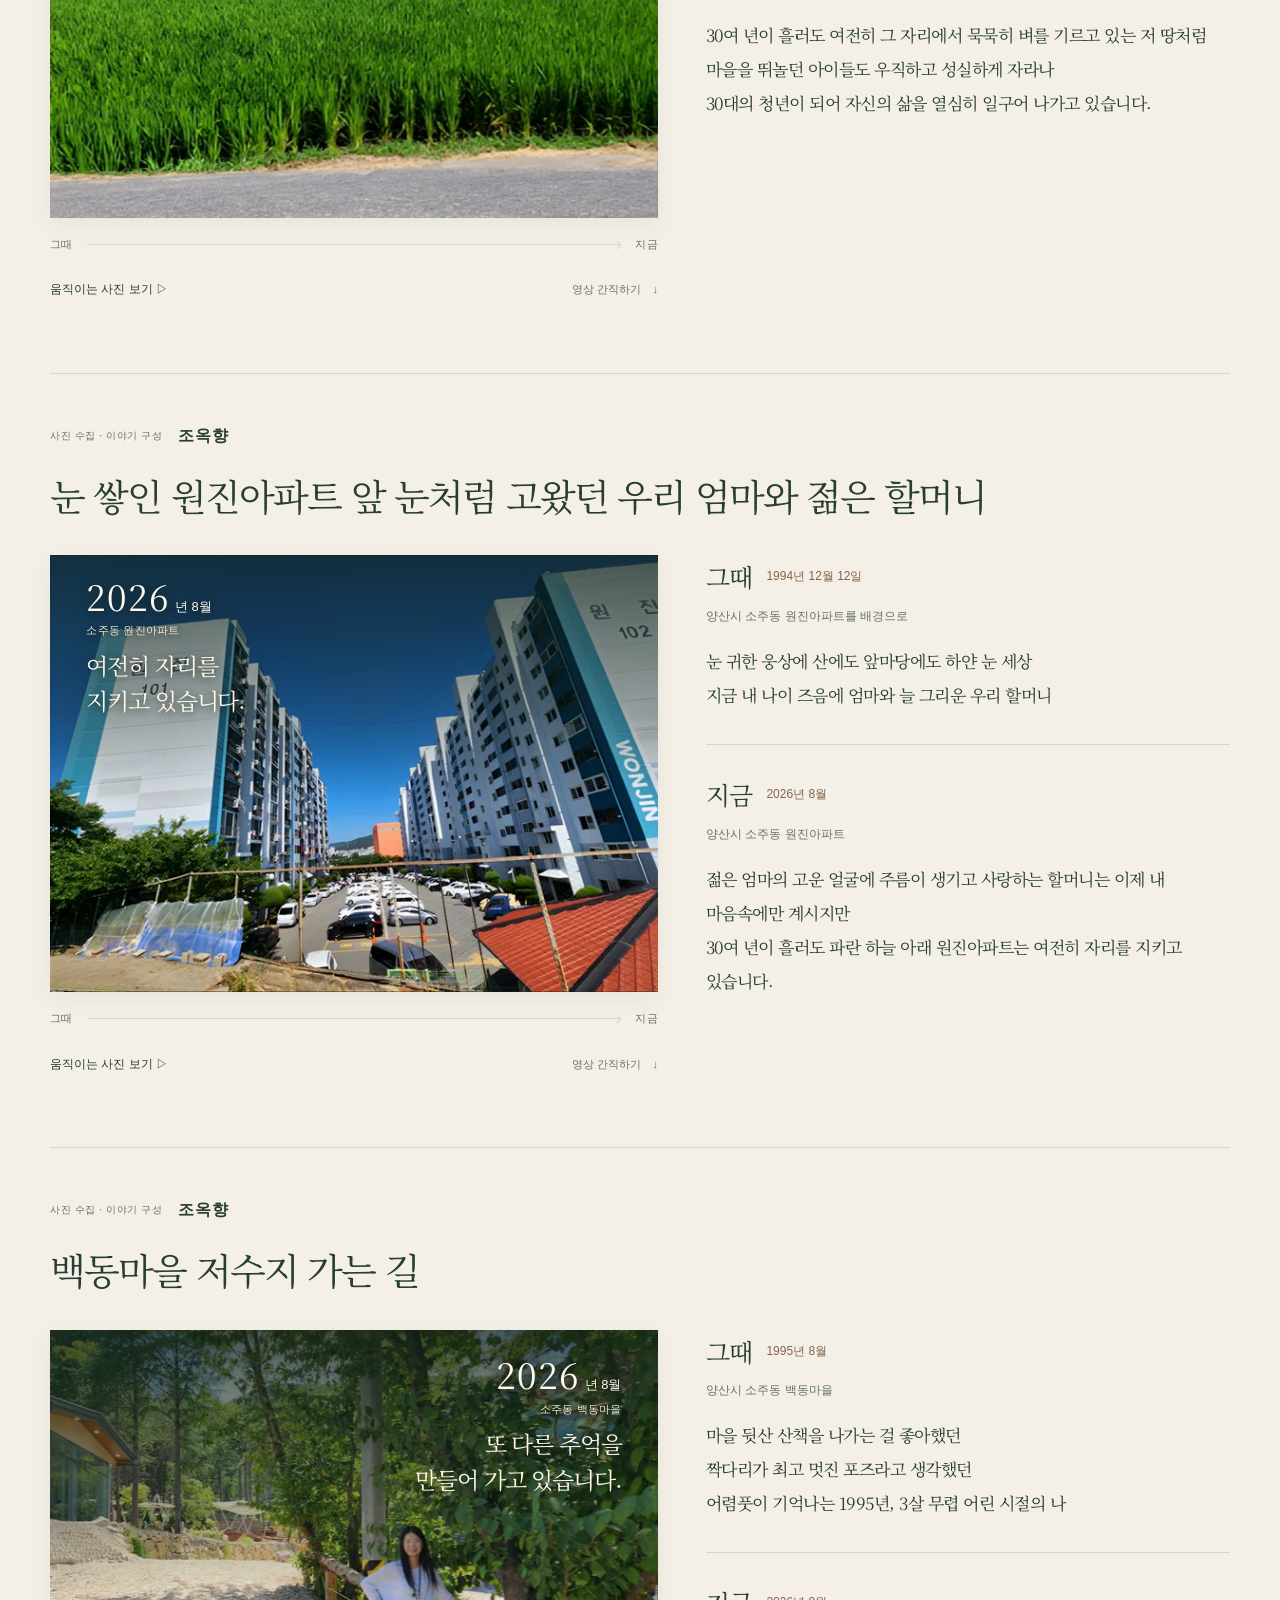
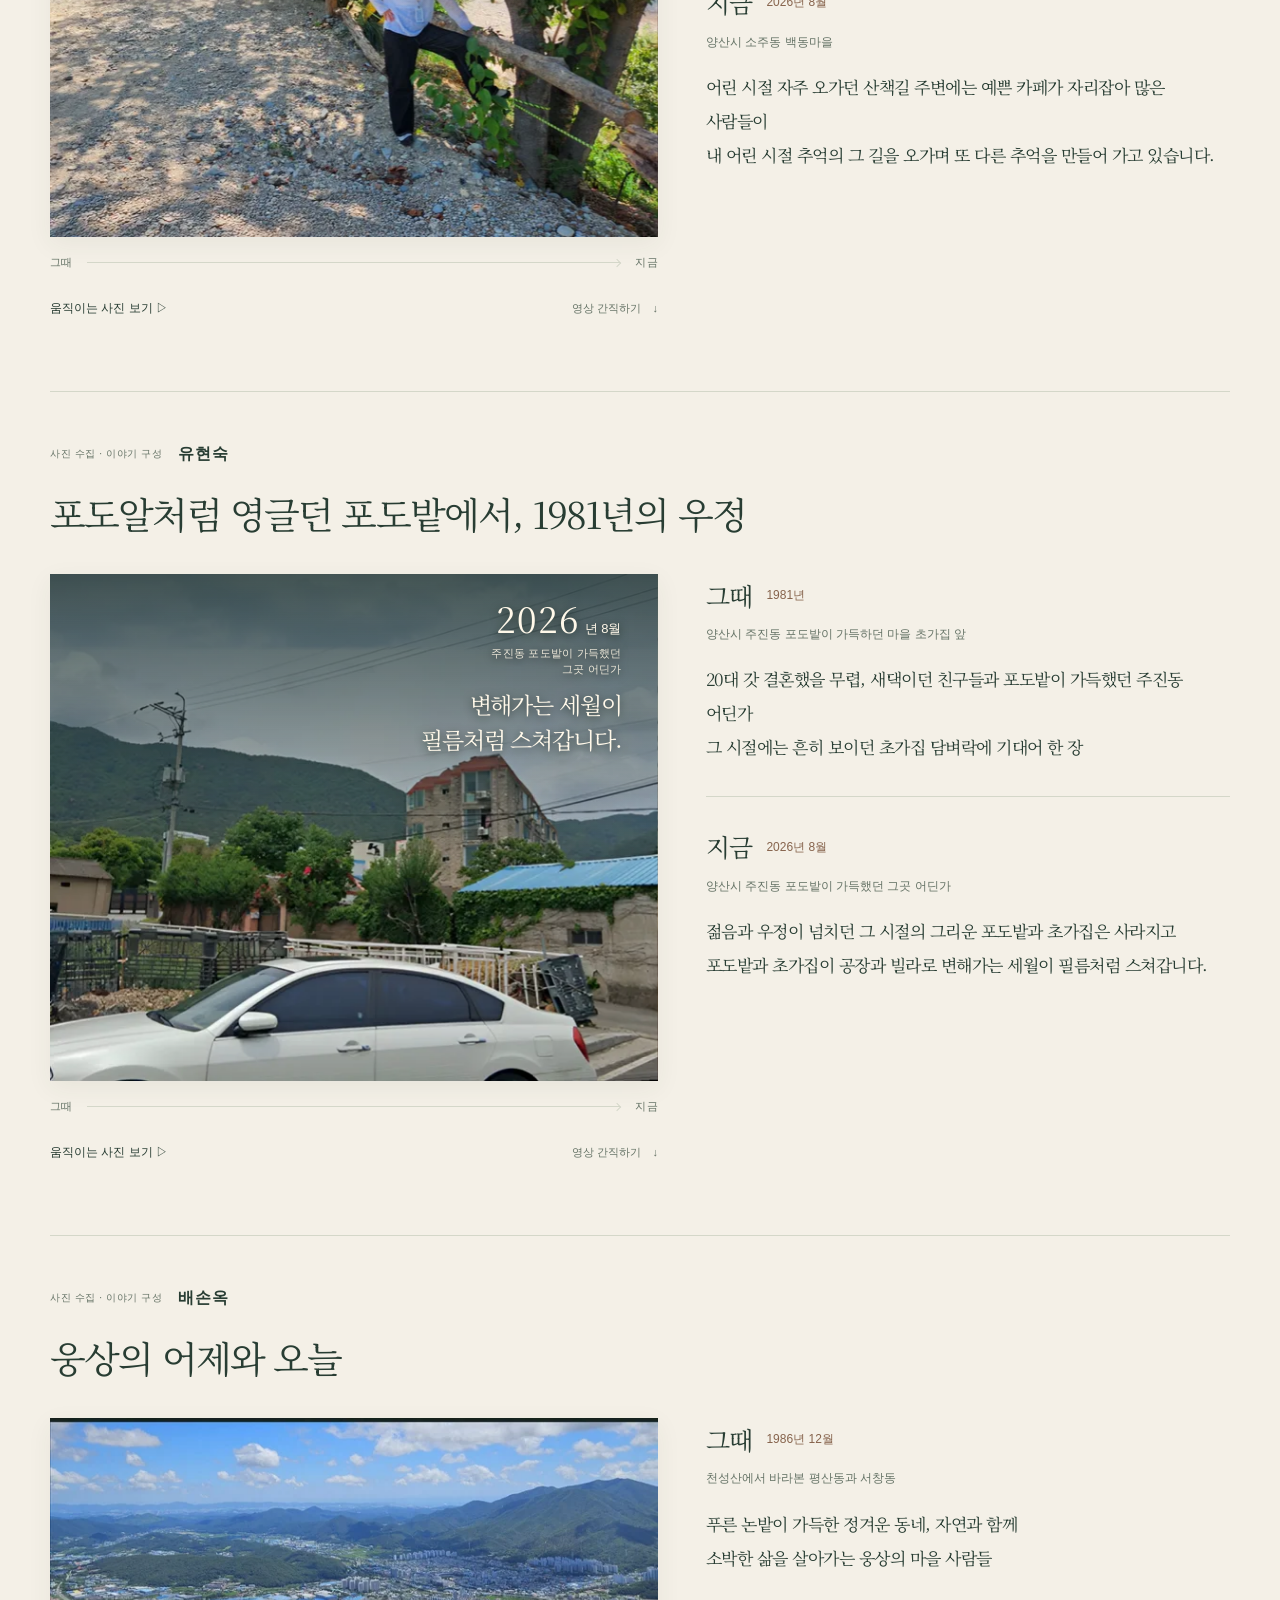
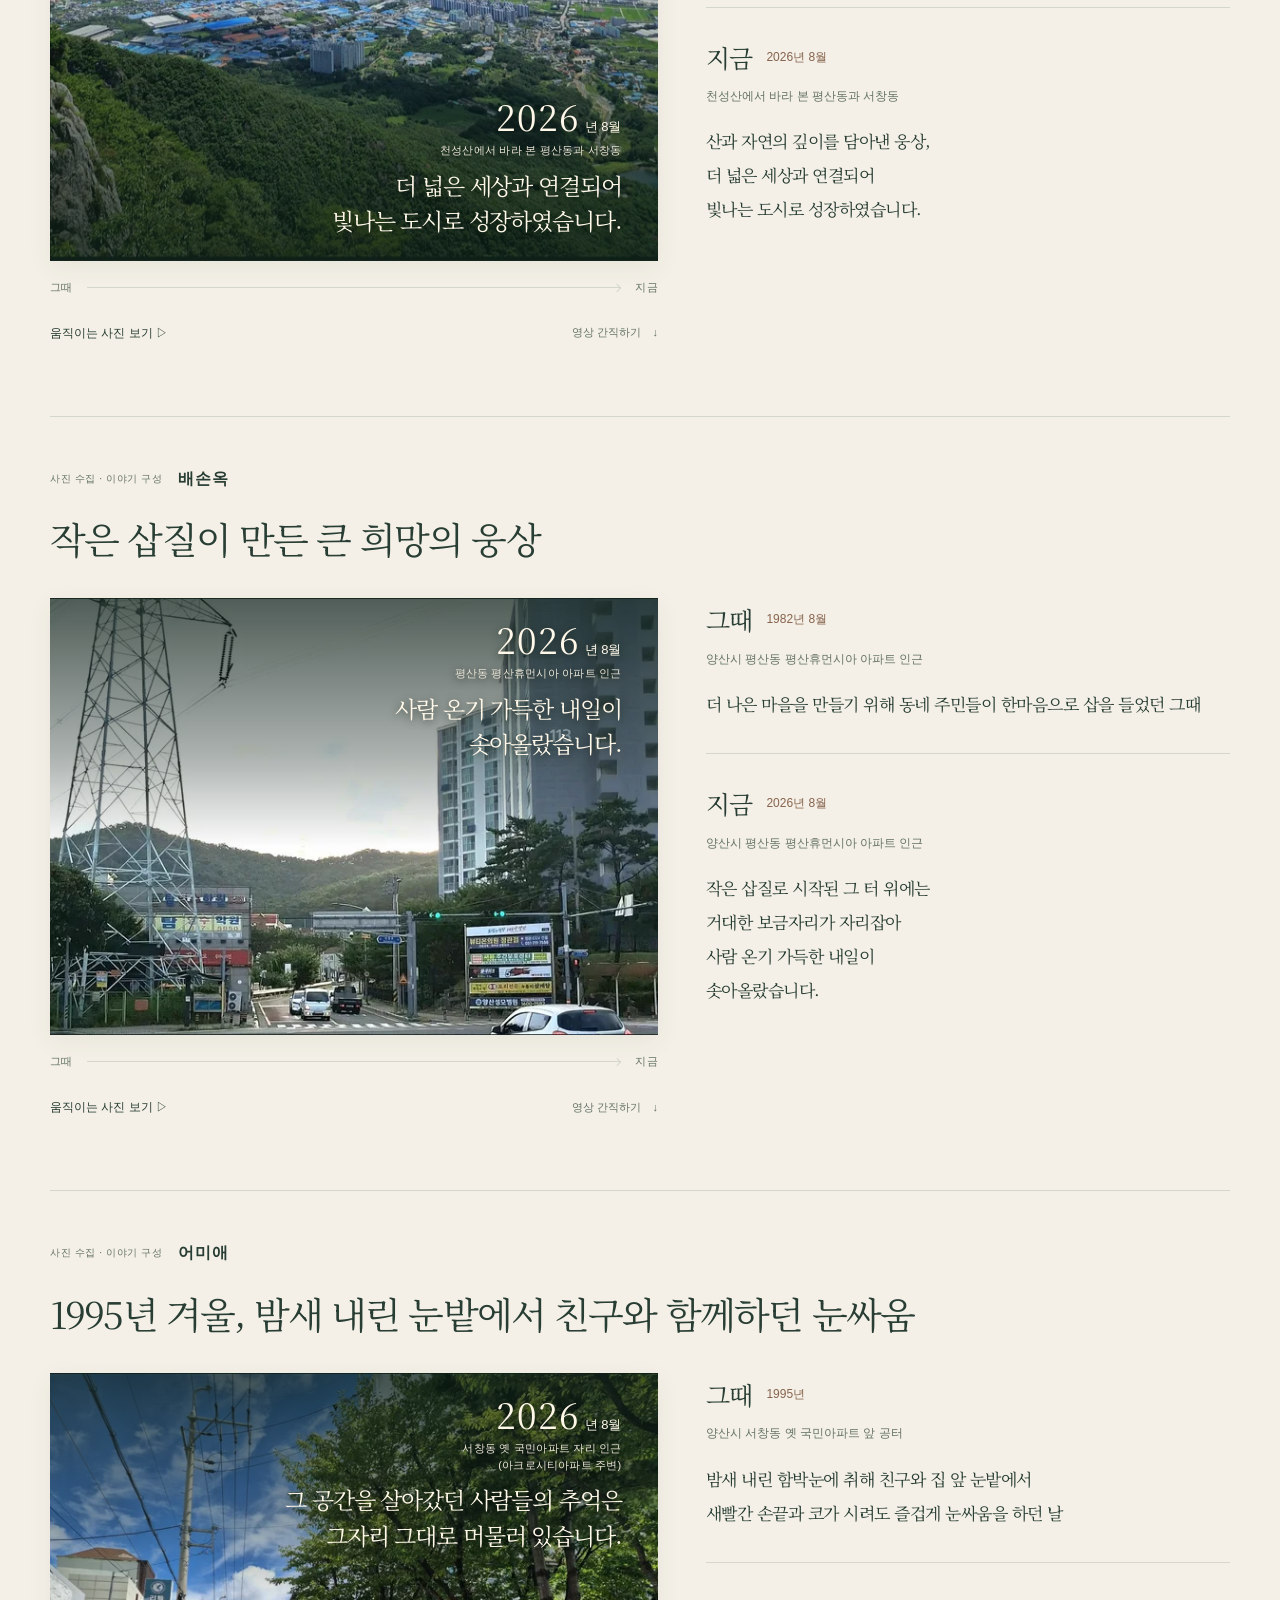
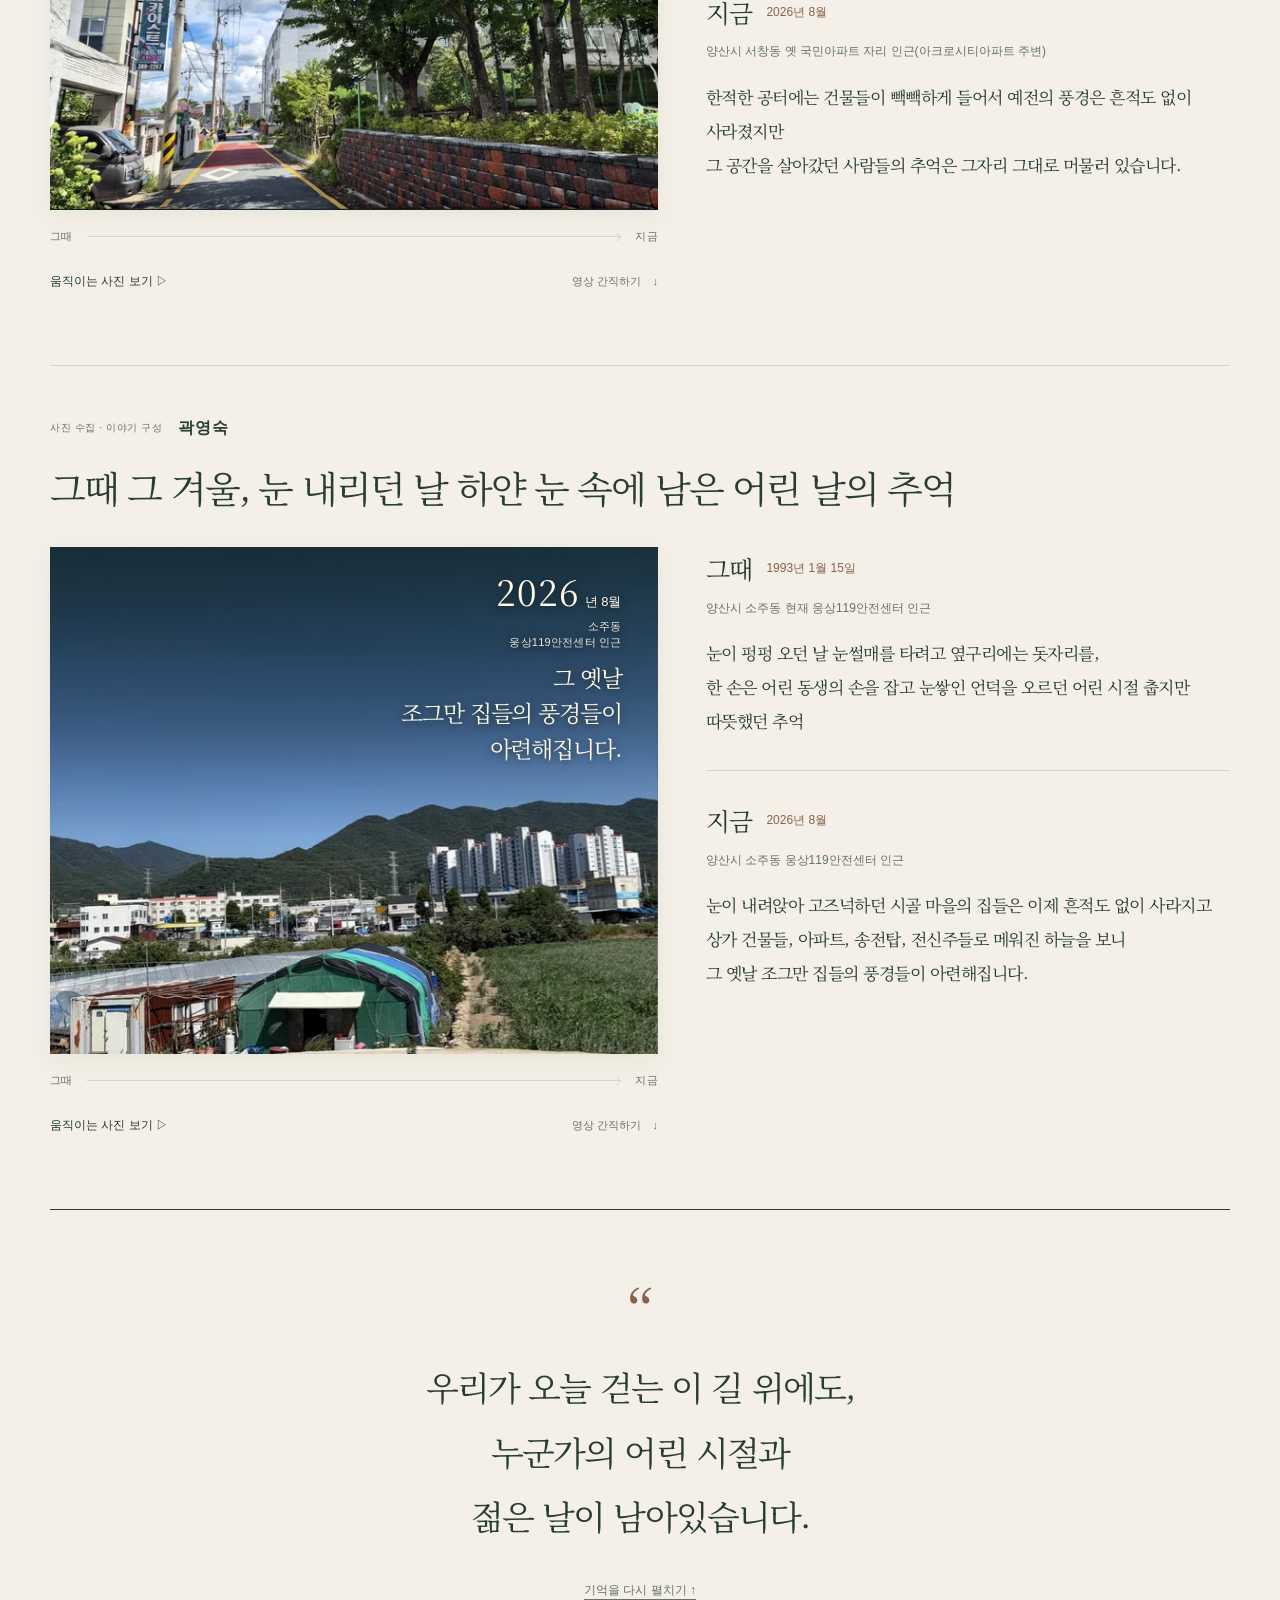
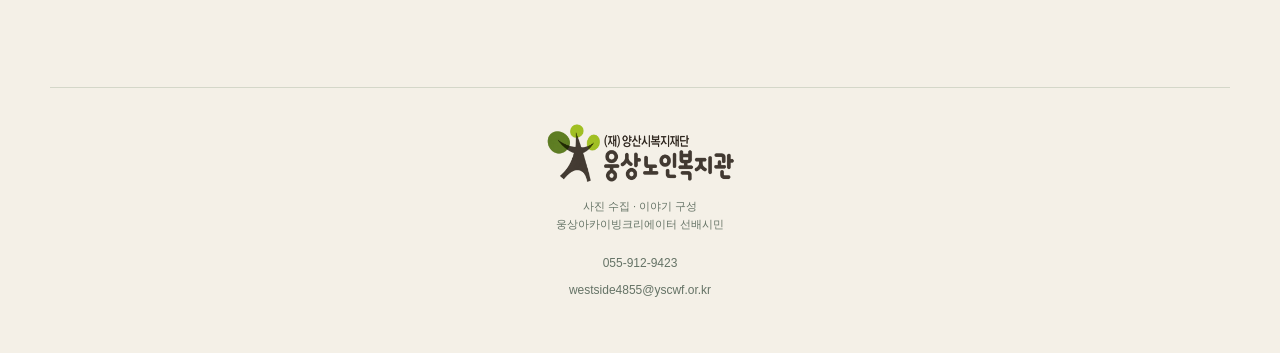
==== commit 72814842: "Remove creator selection helper sentence" ====
--- a/site/archive/index.html
+++ b/site/archive/index.html
@@ -23,7 +23,7 @@
       <a class="enter" href="#collection">기억 속으로 천천히 <span aria-hidden="true">↓</span></a>
     </section>
     <section id="collection" class="collection" aria-label="크리에이터가 모으고 엮은 마을의 기록">
-      <div class="collection-heading"><div><p class="eyebrow">기억을 잇는 아카이빙 크리에이터</p><h2>이웃의 기억이, 마을의 기록으로.</h2></div><p>이름을 누르면 해당 크리에이터가 엮은 기록을 볼 수 있습니다.</p></div>
+      <div class="collection-heading"><div><p class="eyebrow">기억을 잇는 아카이빙 크리에이터</p><h2>이웃의 기억이, 마을의 기록으로.</h2></div></div>
       <nav class="creator-nav" aria-label="크리에이터별 작품"><button type="button" class="selected" data-creator="all" aria-pressed="true">모든 기록</button><button type="button" data-creator="조옥향" aria-pressed="false">조옥향</button><button type="button" data-creator="곽영숙" aria-pressed="false">곽영숙</button><button type="button" data-creator="어미애" aria-pressed="false">어미애</button><button type="button" data-creator="유현숙" aria-pressed="false">유현숙</button><button type="button" data-creator="고재임" aria-pressed="false">고재임</button><button type="button" data-creator="배손옥" aria-pressed="false">배손옥</button></nav>
       <p id="selection-status" class="selection-status" role="status">이웃의 사진과 이야기로 엮은 웅상의 기록을 펼칩니다.</p>
       <div class="works"><article class="archive-work" id="page01" data-creator="조옥향" aria-labelledby="title01">
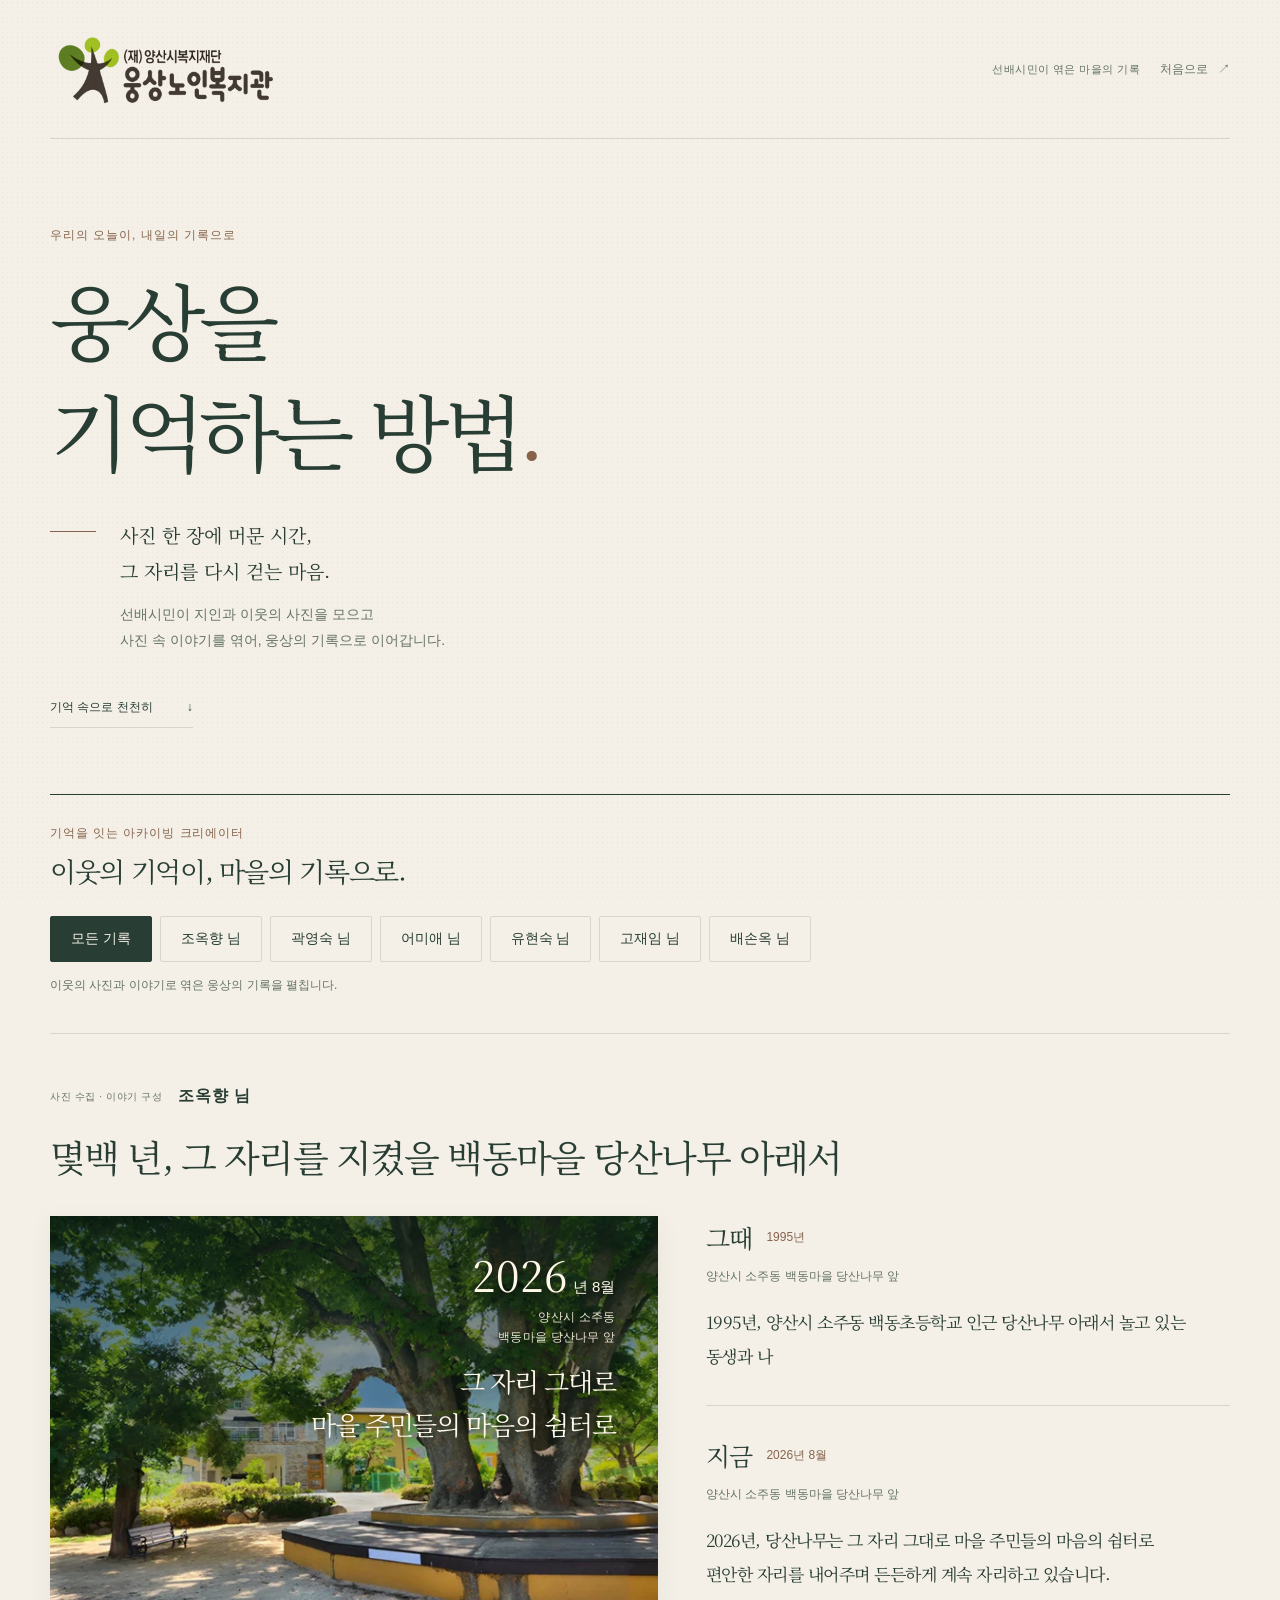
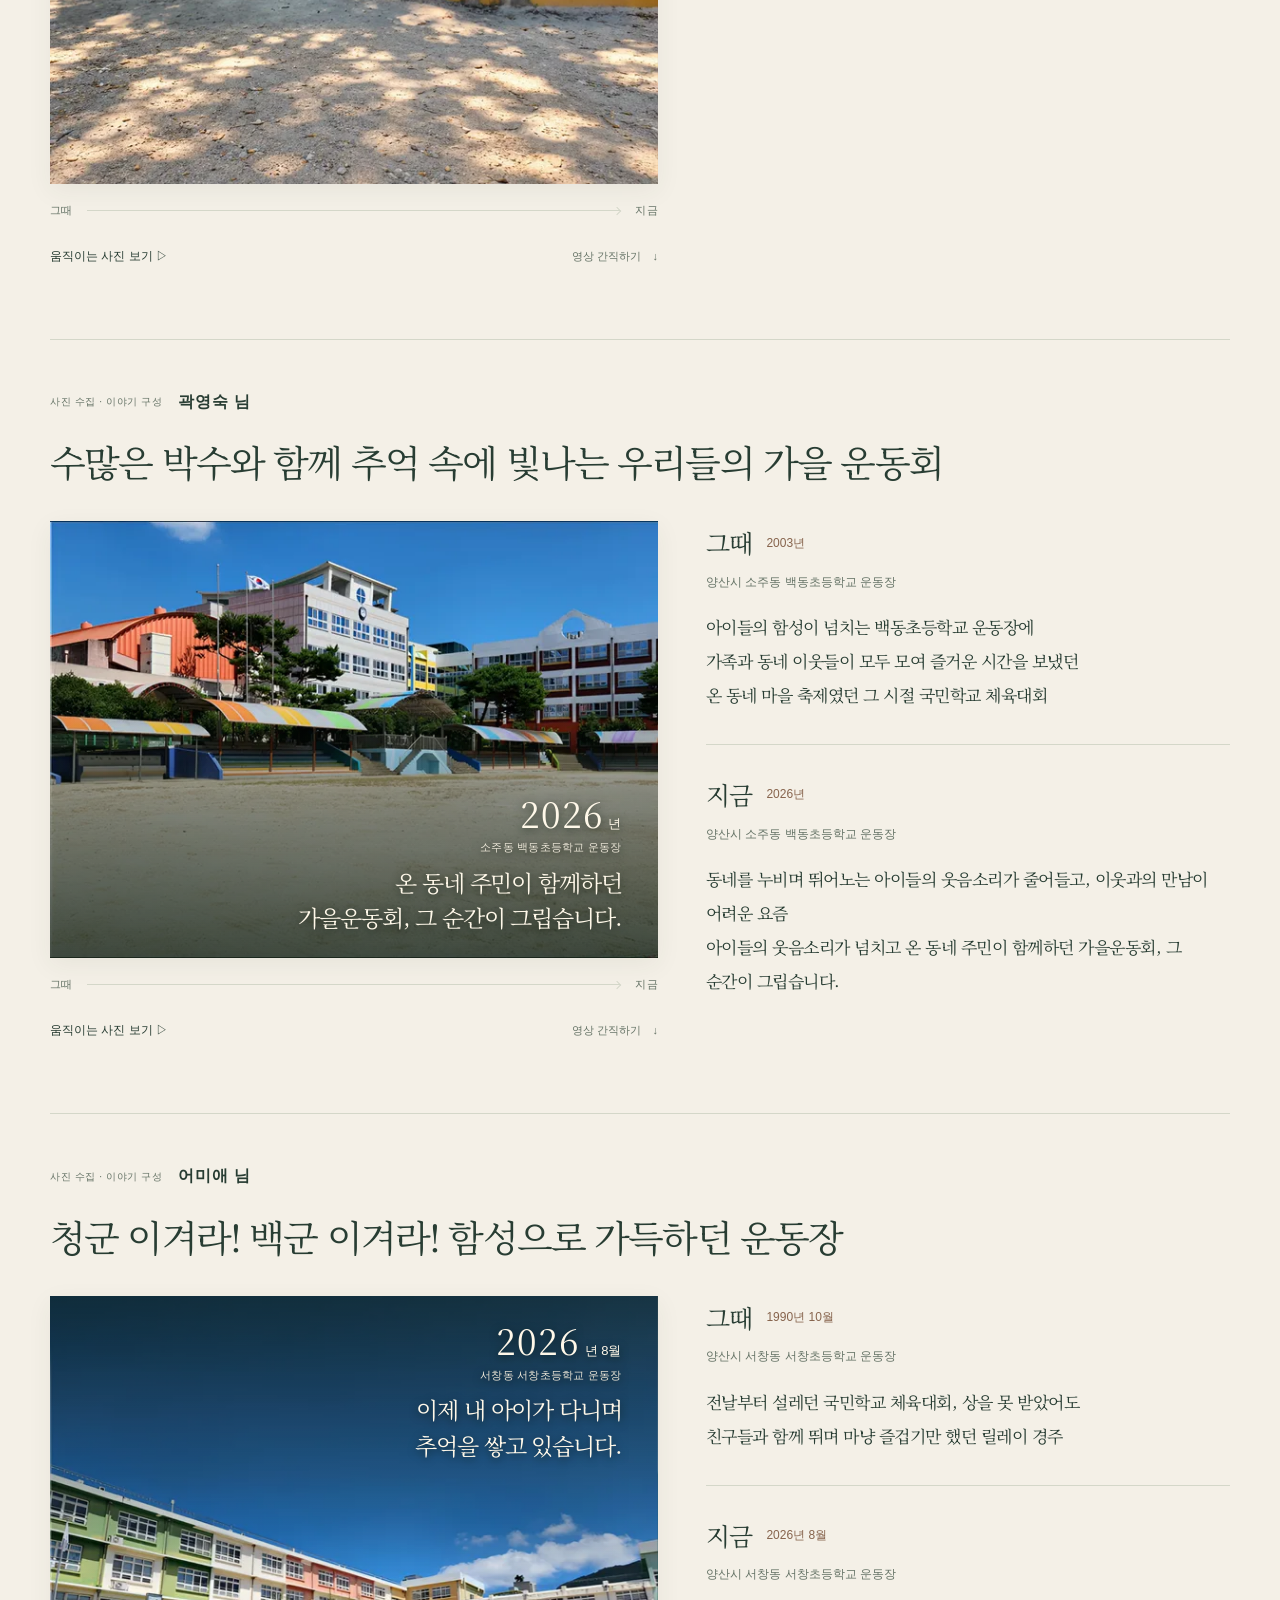
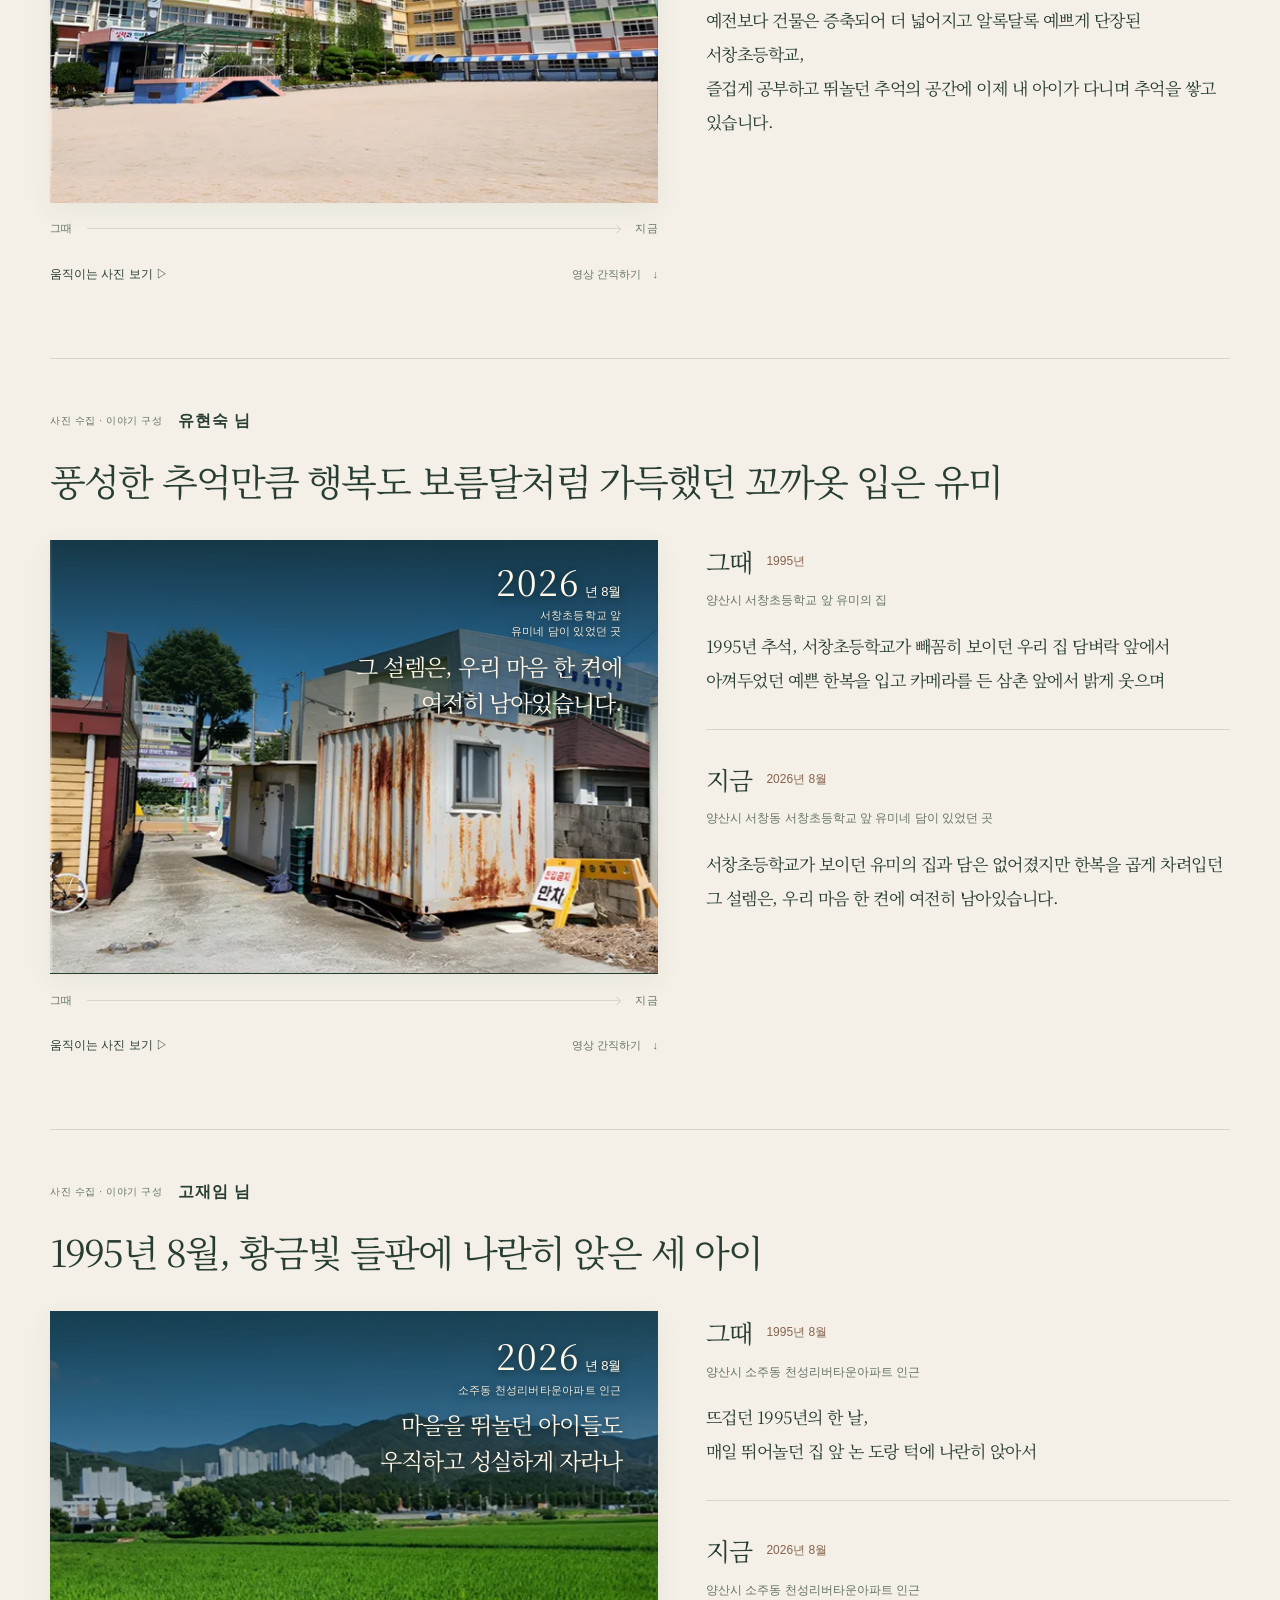
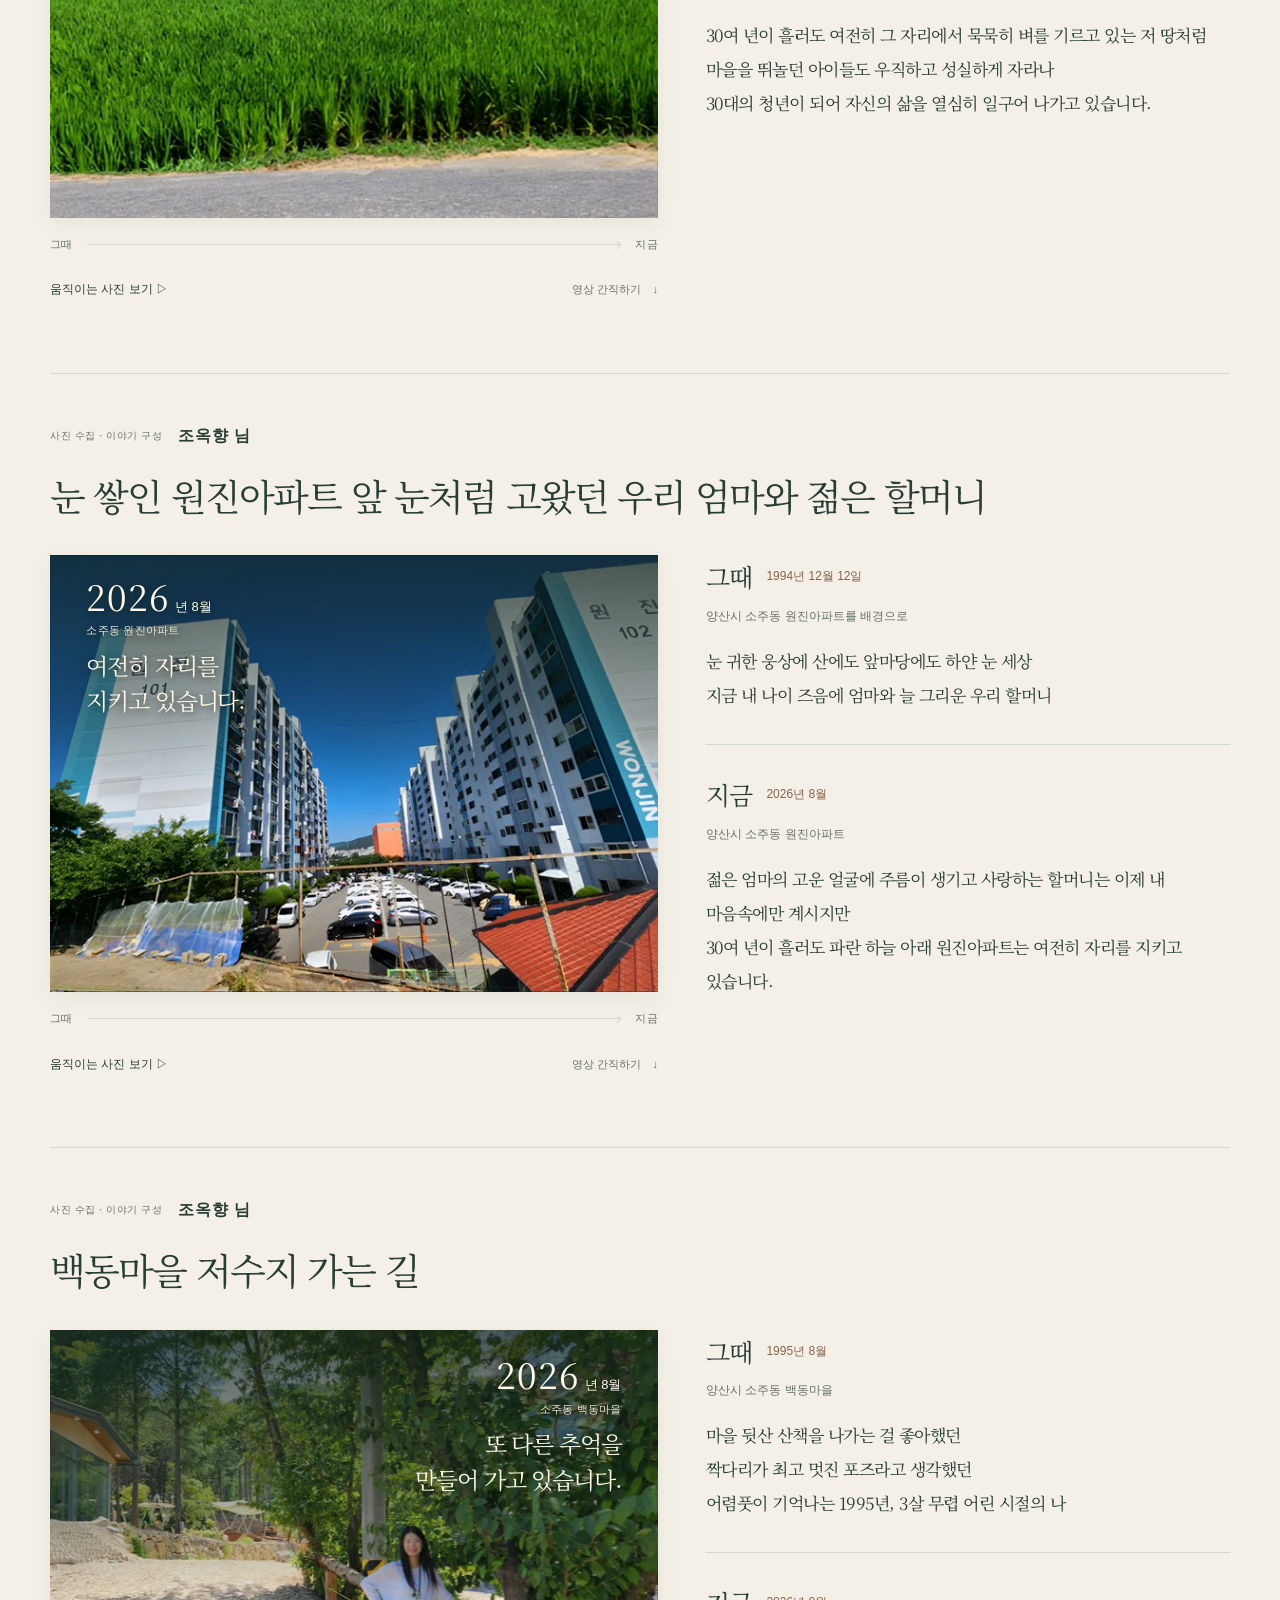
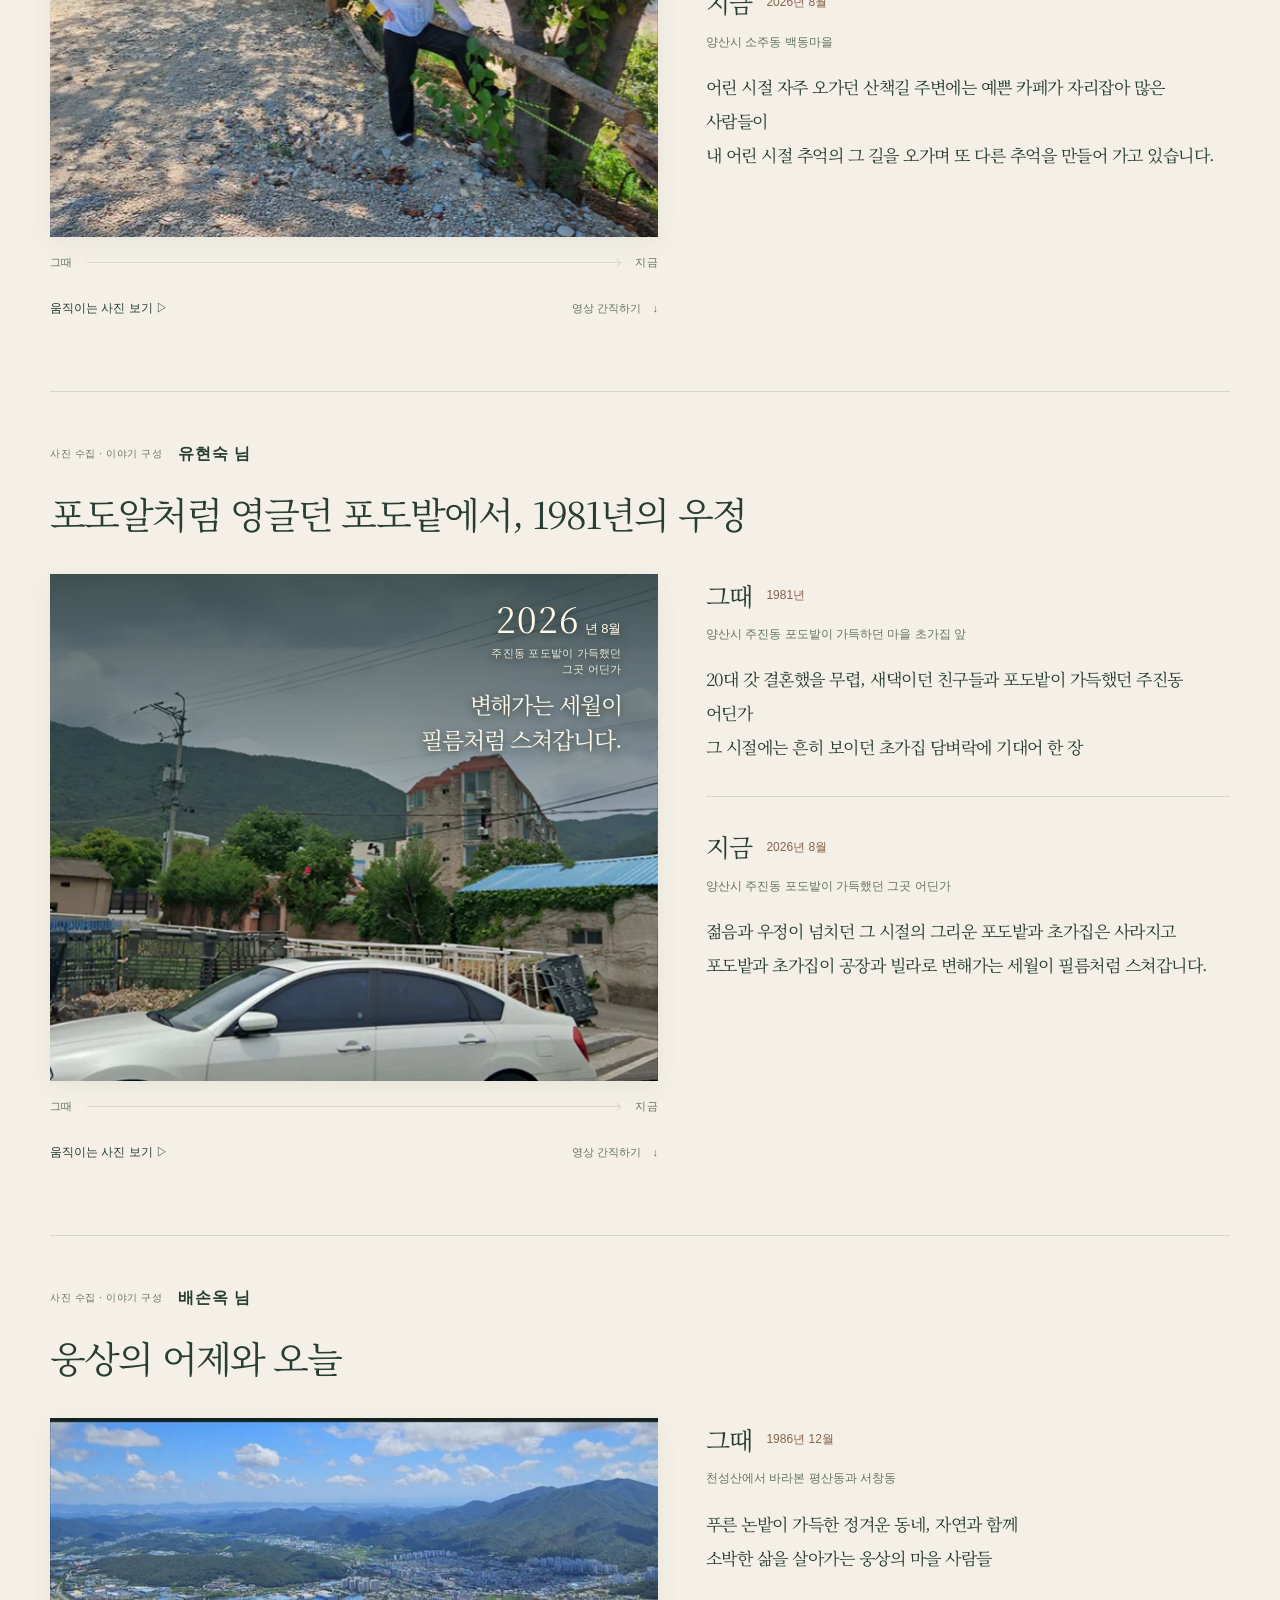
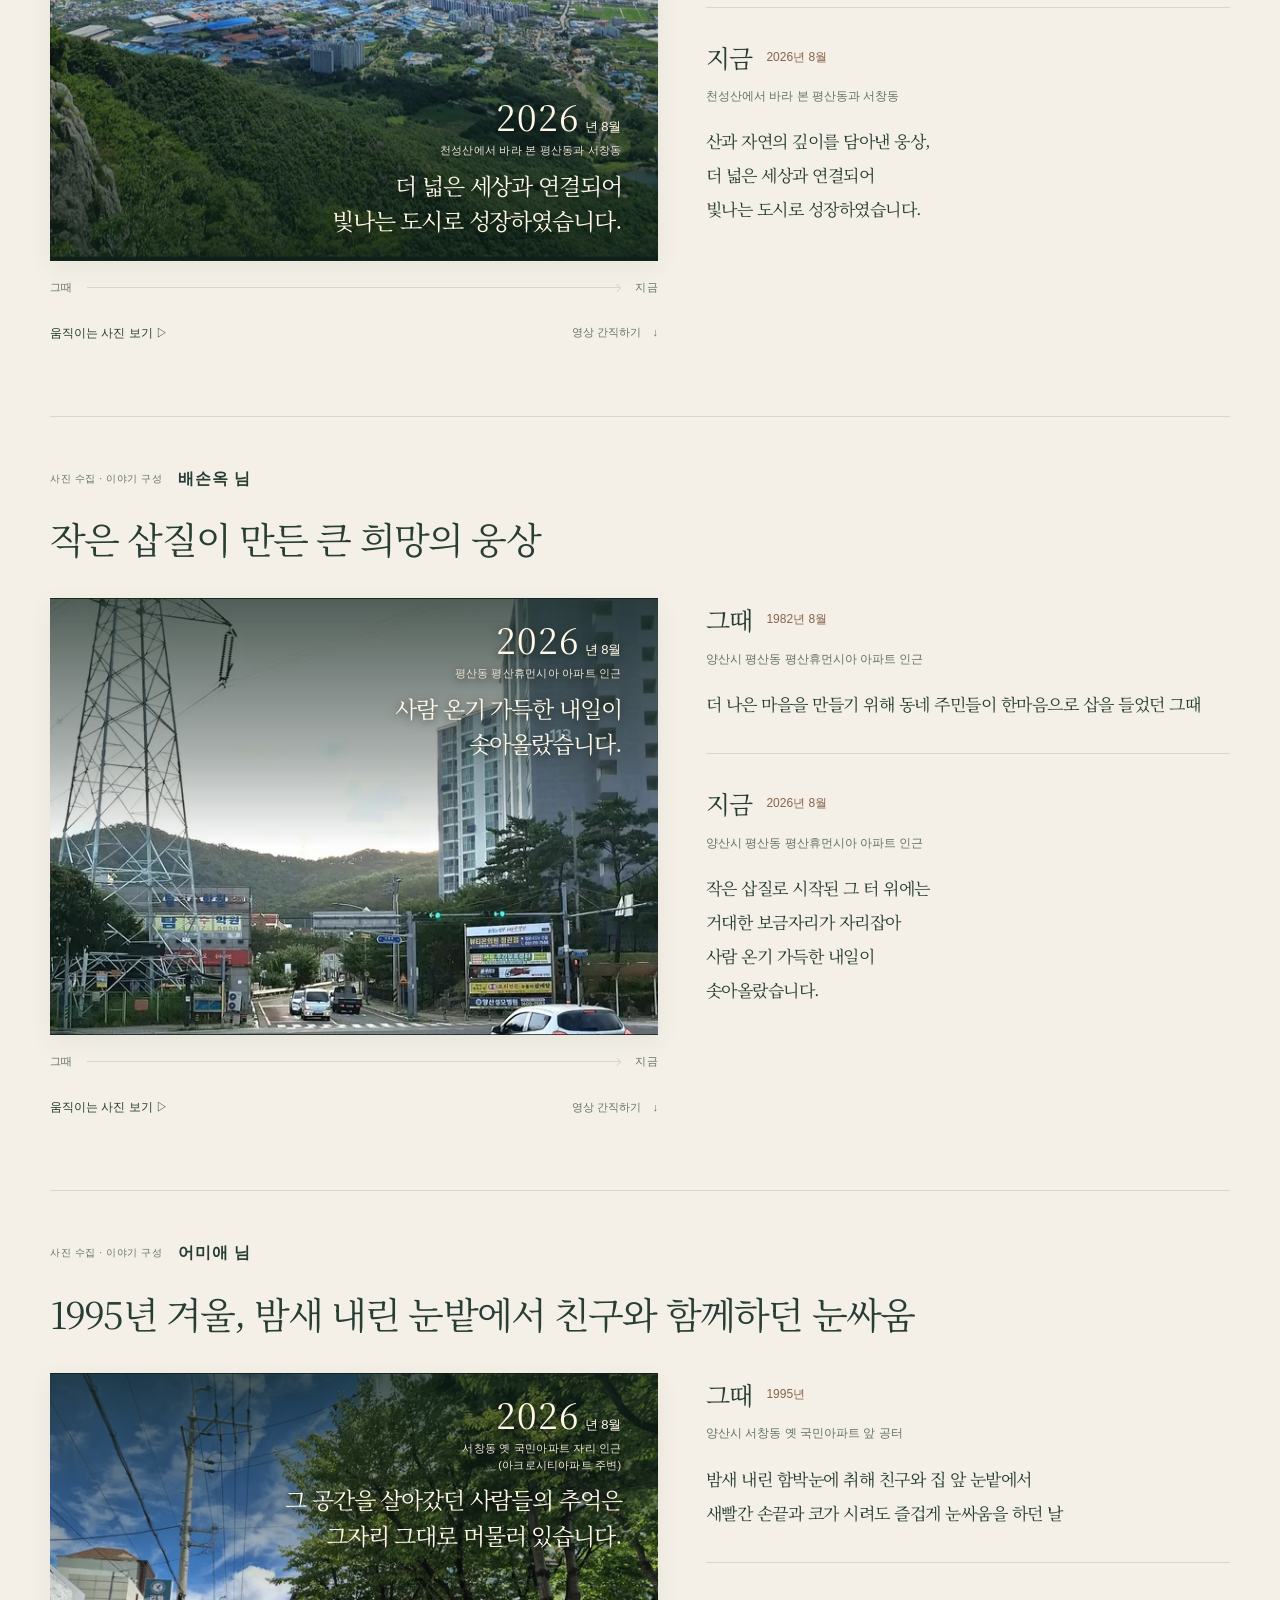
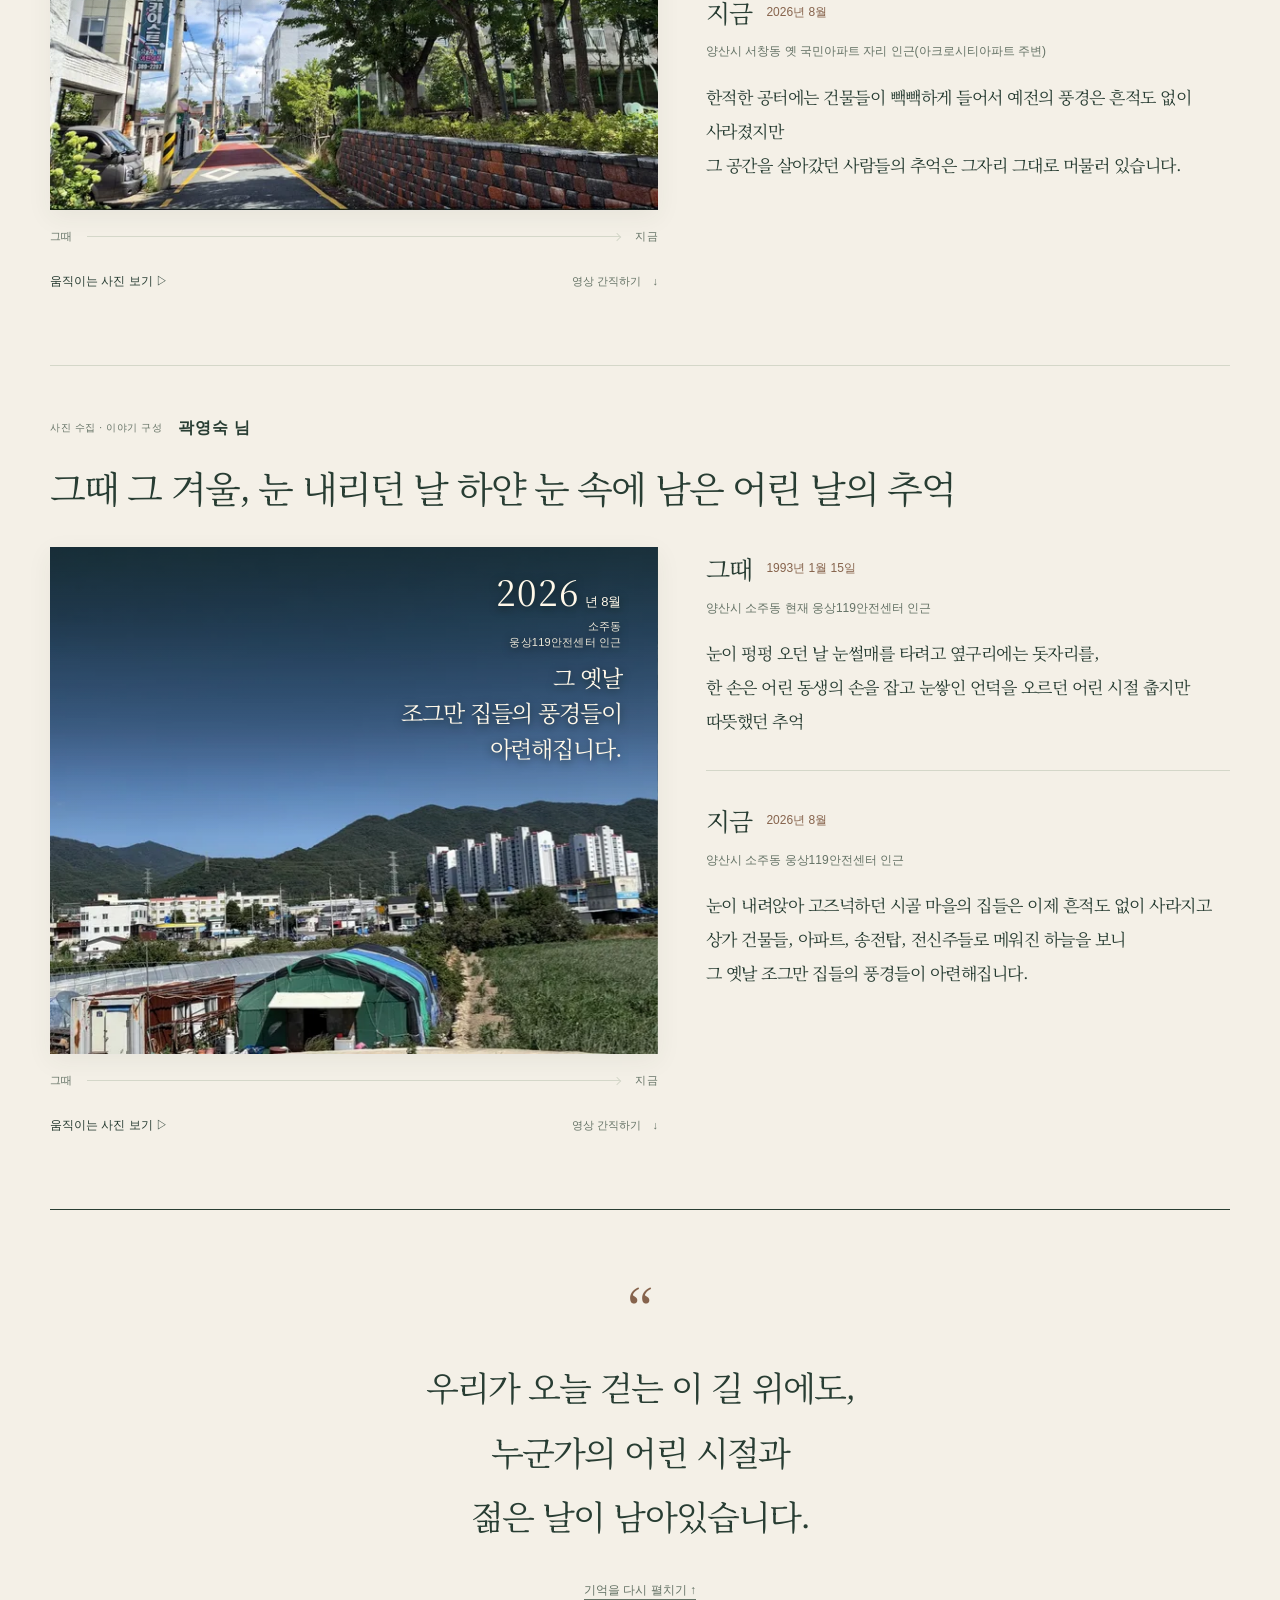
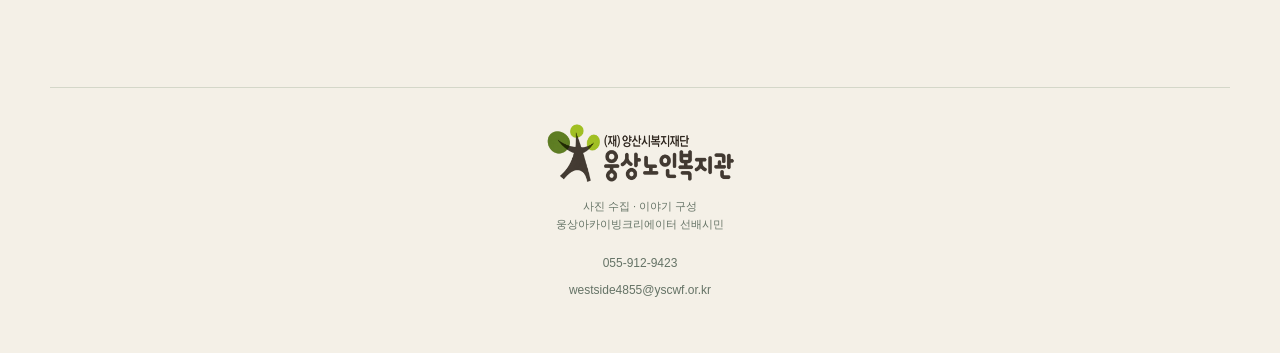
==== commit ae8219ad: "Add honorifics to creator display names" ====
--- a/site/archive/index.html
+++ b/site/archive/index.html
@@ -24,10 +24,10 @@
     </section>
     <section id="collection" class="collection" aria-label="크리에이터가 모으고 엮은 마을의 기록">
       <div class="collection-heading"><div><p class="eyebrow">기억을 잇는 아카이빙 크리에이터</p><h2>이웃의 기억이, 마을의 기록으로.</h2></div></div>
-      <nav class="creator-nav" aria-label="크리에이터별 작품"><button type="button" class="selected" data-creator="all" aria-pressed="true">모든 기록</button><button type="button" data-creator="조옥향" aria-pressed="false">조옥향</button><button type="button" data-creator="곽영숙" aria-pressed="false">곽영숙</button><button type="button" data-creator="어미애" aria-pressed="false">어미애</button><button type="button" data-creator="유현숙" aria-pressed="false">유현숙</button><button type="button" data-creator="고재임" aria-pressed="false">고재임</button><button type="button" data-creator="배손옥" aria-pressed="false">배손옥</button></nav>
+      <nav class="creator-nav" aria-label="크리에이터별 작품"><button type="button" class="selected" data-creator="all" aria-pressed="true">모든 기록</button><button type="button" data-creator="조옥향" aria-pressed="false">조옥향 님</button><button type="button" data-creator="곽영숙" aria-pressed="false">곽영숙 님</button><button type="button" data-creator="어미애" aria-pressed="false">어미애 님</button><button type="button" data-creator="유현숙" aria-pressed="false">유현숙 님</button><button type="button" data-creator="고재임" aria-pressed="false">고재임 님</button><button type="button" data-creator="배손옥" aria-pressed="false">배손옥 님</button></nav>
       <p id="selection-status" class="selection-status" role="status">이웃의 사진과 이야기로 엮은 웅상의 기록을 펼칩니다.</p>
       <div class="works"><article class="archive-work" id="page01" data-creator="조옥향" aria-labelledby="title01">
-          <header class="work-heading"><p class="creator"><span>사진 수집 · 이야기 구성</span><strong>조옥향</strong></p>
+          <header class="work-heading"><p class="creator"><span>사진 수집 · 이야기 구성</span><strong>조옥향 님</strong></p>
             <h2 id="title01">몇백 년, 그 자리를 지켰을 백동마을 당산나무 아래서</h2></header>
           <div class="work-body"><figure class="motion-figure">
       <div class="motion-photo top-right" style="--photo-aspect:1070/1000" role="img" aria-label="조옥향 님이 엮은 웅상의 기록. 1995년의 사진과 2026년 8월의 사진, 그리고 이야기가 천천히 교차합니다.">
@@ -50,7 +50,7 @@
             </section></div></div>
         </article>
 <article class="archive-work" id="page02" data-creator="곽영숙" aria-labelledby="title02">
-          <header class="work-heading"><p class="creator"><span>사진 수집 · 이야기 구성</span><strong>곽영숙</strong></p>
+          <header class="work-heading"><p class="creator"><span>사진 수집 · 이야기 구성</span><strong>곽영숙 님</strong></p>
             <h2 id="title02">수많은 박수와 함께 추억 속에 빛나는 우리들의 가을 운동회</h2></header>
           <div class="work-body"><figure class="motion-figure">
       <div class="motion-photo bottom-right compact" style="--photo-aspect:1152/828" role="img" aria-label="곽영숙 님이 엮은 웅상의 기록. 2003년의 사진과 2026년의 사진, 그리고 이야기가 천천히 교차합니다.">
@@ -75,7 +75,7 @@
             </section></div></div>
         </article>
 <article class="archive-work" id="page03" data-creator="어미애" aria-labelledby="title03">
-          <header class="work-heading"><p class="creator"><span>사진 수집 · 이야기 구성</span><strong>어미애</strong></p>
+          <header class="work-heading"><p class="creator"><span>사진 수집 · 이야기 구성</span><strong>어미애 님</strong></p>
             <h2 id="title03">청군 이겨라! 백군 이겨라! 함성으로 가득하던 운동장</h2></header>
           <div class="work-body"><figure class="motion-figure">
       <div class="motion-photo top-right compact" style="--photo-aspect:1152/960" role="img" aria-label="어미애 님이 엮은 웅상의 기록. 1990년 10월의 사진과 2026년 8월의 사진, 그리고 이야기가 천천히 교차합니다.">
@@ -99,7 +99,7 @@
             </section></div></div>
         </article>
 <article class="archive-work" id="page04" data-creator="유현숙" aria-labelledby="title04">
-          <header class="work-heading"><p class="creator"><span>사진 수집 · 이야기 구성</span><strong>유현숙</strong></p>
+          <header class="work-heading"><p class="creator"><span>사진 수집 · 이야기 구성</span><strong>유현숙 님</strong></p>
             <h2 id="title04">풍성한 추억만큼 행복도 보름달처럼 가득했던 꼬까옷 입은 유미</h2></header>
           <div class="work-body"><figure class="motion-figure">
       <div class="motion-photo top-right compact" style="--photo-aspect:1152/822" role="img" aria-label="유현숙 님이 엮은 웅상의 기록. 1995년의 사진과 2026년 8월의 사진, 그리고 이야기가 천천히 교차합니다.">
@@ -123,7 +123,7 @@
             </section></div></div>
         </article>
 <article class="archive-work" id="page05" data-creator="고재임" aria-labelledby="title05">
-          <header class="work-heading"><p class="creator"><span>사진 수집 · 이야기 구성</span><strong>고재임</strong></p>
+          <header class="work-heading"><p class="creator"><span>사진 수집 · 이야기 구성</span><strong>고재임 님</strong></p>
             <h2 id="title05">1995년 8월, 황금빛 들판에 나란히 앉은 세 아이</h2></header>
           <div class="work-body"><figure class="motion-figure">
       <div class="motion-photo top-right compact" style="--photo-aspect:1152/960" role="img" aria-label="고재임 님이 엮은 웅상의 기록. 1995년 8월의 사진과 2026년 8월의 사진, 그리고 이야기가 천천히 교차합니다.">
@@ -148,7 +148,7 @@
             </section></div></div>
         </article>
 <article class="archive-work" id="page06" data-creator="조옥향" aria-labelledby="title06">
-          <header class="work-heading"><p class="creator"><span>사진 수집 · 이야기 구성</span><strong>조옥향</strong></p>
+          <header class="work-heading"><p class="creator"><span>사진 수집 · 이야기 구성</span><strong>조옥향 님</strong></p>
             <h2 id="title06">눈 쌓인 원진아파트 앞 눈처럼 고왔던 우리 엄마와 젊은 할머니</h2></header>
           <div class="work-body"><figure class="motion-figure">
       <div class="motion-photo top-left compact narrow" style="--photo-aspect:1152/828" role="img" aria-label="조옥향 님이 엮은 웅상의 기록. 1994년 12월 12일의 사진과 2026년 8월의 사진, 그리고 이야기가 천천히 교차합니다.">
@@ -172,7 +172,7 @@
             </section></div></div>
         </article>
 <article class="archive-work" id="page07" data-creator="조옥향" aria-labelledby="title07">
-          <header class="work-heading"><p class="creator"><span>사진 수집 · 이야기 구성</span><strong>조옥향</strong></p>
+          <header class="work-heading"><p class="creator"><span>사진 수집 · 이야기 구성</span><strong>조옥향 님</strong></p>
             <h2 id="title07">백동마을 저수지 가는 길</h2></header>
           <div class="work-body"><figure class="motion-figure">
       <div class="motion-photo top-right compact" style="--photo-aspect:1152/960" role="img" aria-label="조옥향 님이 엮은 웅상의 기록. 1995년 8월의 사진과 2026년 8월의 사진, 그리고 이야기가 천천히 교차합니다.">
@@ -197,7 +197,7 @@
             </section></div></div>
         </article>
 <article class="archive-work" id="page08" data-creator="유현숙" aria-labelledby="title08">
-          <header class="work-heading"><p class="creator"><span>사진 수집 · 이야기 구성</span><strong>유현숙</strong></p>
+          <header class="work-heading"><p class="creator"><span>사진 수집 · 이야기 구성</span><strong>유현숙 님</strong></p>
             <h2 id="title08">포도알처럼 영글던 포도밭에서, 1981년의 우정</h2></header>
           <div class="work-body"><figure class="motion-figure">
       <div class="motion-photo top-right compact" style="--photo-aspect:1152/960" role="img" aria-label="유현숙 님이 엮은 웅상의 기록. 1981년의 사진과 2026년 8월의 사진, 그리고 이야기가 천천히 교차합니다.">
@@ -221,7 +221,7 @@
             </section></div></div>
         </article>
 <article class="archive-work" id="page09" data-creator="배손옥" aria-labelledby="title09">
-          <header class="work-heading"><p class="creator"><span>사진 수집 · 이야기 구성</span><strong>배손옥</strong></p>
+          <header class="work-heading"><p class="creator"><span>사진 수집 · 이야기 구성</span><strong>배손옥 님</strong></p>
             <h2 id="title09">웅상의 어제와 오늘</h2></header>
           <div class="work-body"><figure class="motion-figure">
       <div class="motion-photo bottom-right compact" style="--photo-aspect:1152/840" role="img" aria-label="배손옥 님이 엮은 웅상의 기록. 1986년 12월의 사진과 2026년 8월의 사진, 그리고 이야기가 천천히 교차합니다.">
@@ -246,7 +246,7 @@
             </section></div></div>
         </article>
 <article class="archive-work" id="page10" data-creator="배손옥" aria-labelledby="title10">
-          <header class="work-heading"><p class="creator"><span>사진 수집 · 이야기 구성</span><strong>배손옥</strong></p>
+          <header class="work-heading"><p class="creator"><span>사진 수집 · 이야기 구성</span><strong>배손옥 님</strong></p>
             <h2 id="title10">작은 삽질이 만든 큰 희망의 웅상</h2></header>
           <div class="work-body"><figure class="motion-figure">
       <div class="motion-photo top-right compact" style="--photo-aspect:1152/828" role="img" aria-label="배손옥 님이 엮은 웅상의 기록. 1982년 8월의 사진과 2026년 8월의 사진, 그리고 이야기가 천천히 교차합니다.">
@@ -271,7 +271,7 @@
             </section></div></div>
         </article>
 <article class="archive-work" id="page11" data-creator="어미애" aria-labelledby="title11">
-          <header class="work-heading"><p class="creator"><span>사진 수집 · 이야기 구성</span><strong>어미애</strong></p>
+          <header class="work-heading"><p class="creator"><span>사진 수집 · 이야기 구성</span><strong>어미애 님</strong></p>
             <h2 id="title11">1995년 겨울, 밤새 내린 눈밭에서 친구와 함께하던 눈싸움</h2></header>
           <div class="work-body"><figure class="motion-figure">
       <div class="motion-photo top-right compact" style="--photo-aspect:1152/828" role="img" aria-label="어미애 님이 엮은 웅상의 기록. 1995년의 사진과 2026년 8월의 사진, 그리고 이야기가 천천히 교차합니다.">
@@ -295,7 +295,7 @@
             </section></div></div>
         </article>
 <article class="archive-work" id="page12" data-creator="곽영숙" aria-labelledby="title12">
-          <header class="work-heading"><p class="creator"><span>사진 수집 · 이야기 구성</span><strong>곽영숙</strong></p>
+          <header class="work-heading"><p class="creator"><span>사진 수집 · 이야기 구성</span><strong>곽영숙 님</strong></p>
             <h2 id="title12">그때 그 겨울, 눈 내리던 날 하얀 눈 속에 남은 어린 날의 추억</h2></header>
           <div class="work-body"><figure class="motion-figure">
       <div class="motion-photo top-right compact narrow" style="--photo-aspect:1152/960" role="img" aria-label="곽영숙 님이 엮은 웅상의 기록. 1993년 1월 15일의 사진과 2026년 8월의 사진, 그리고 이야기가 천천히 교차합니다.">
